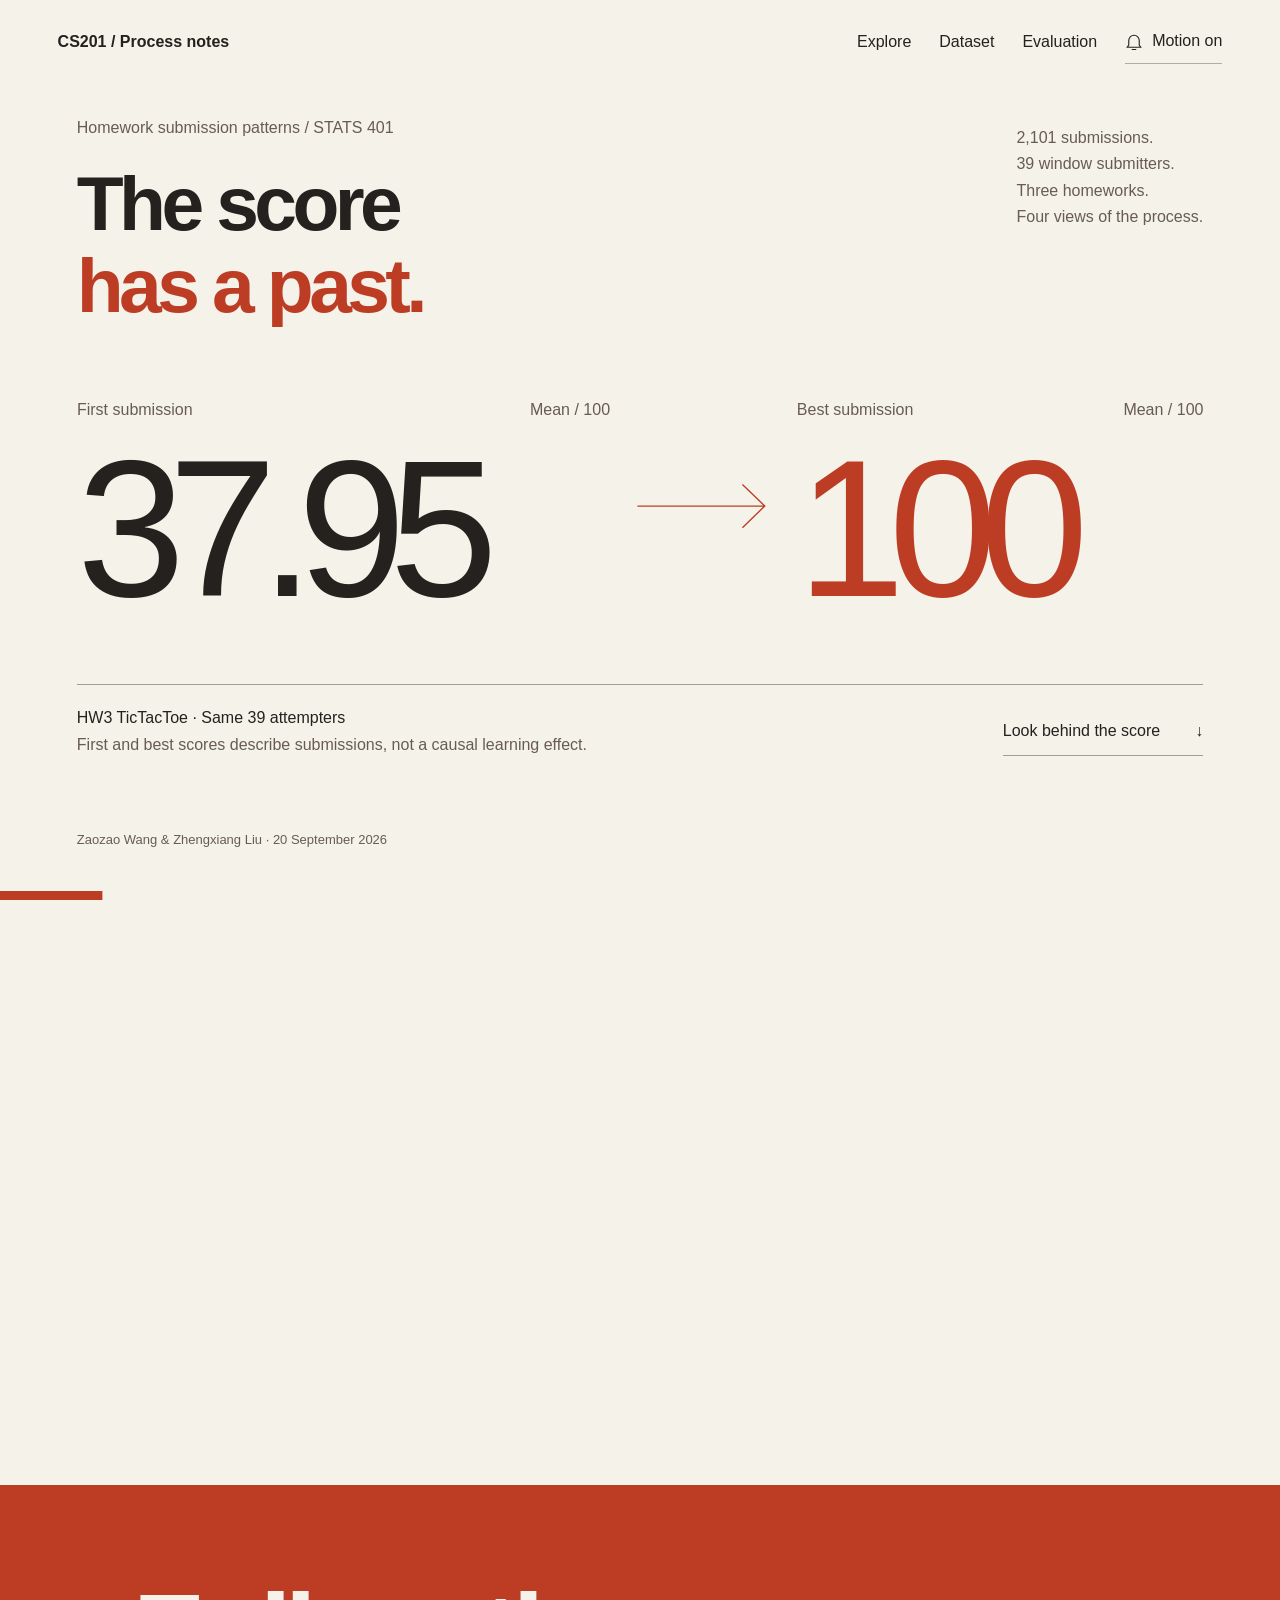
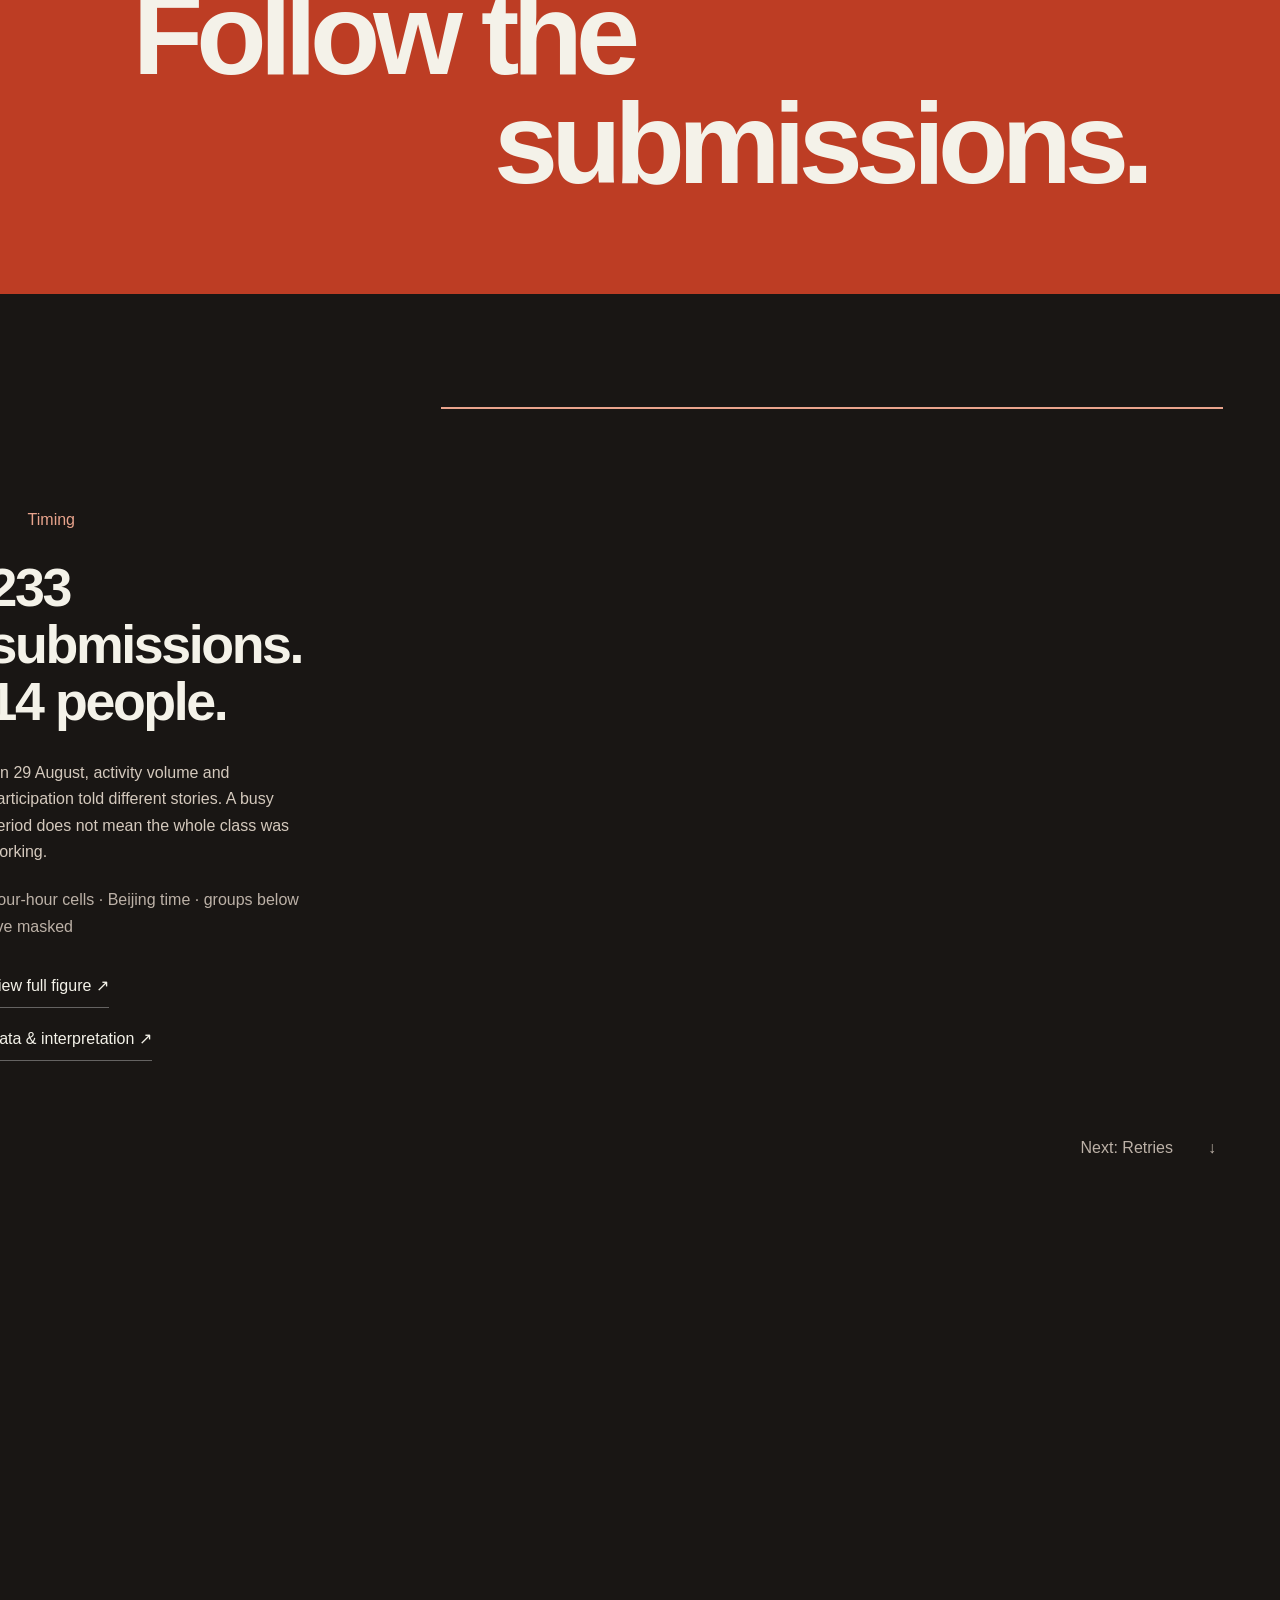
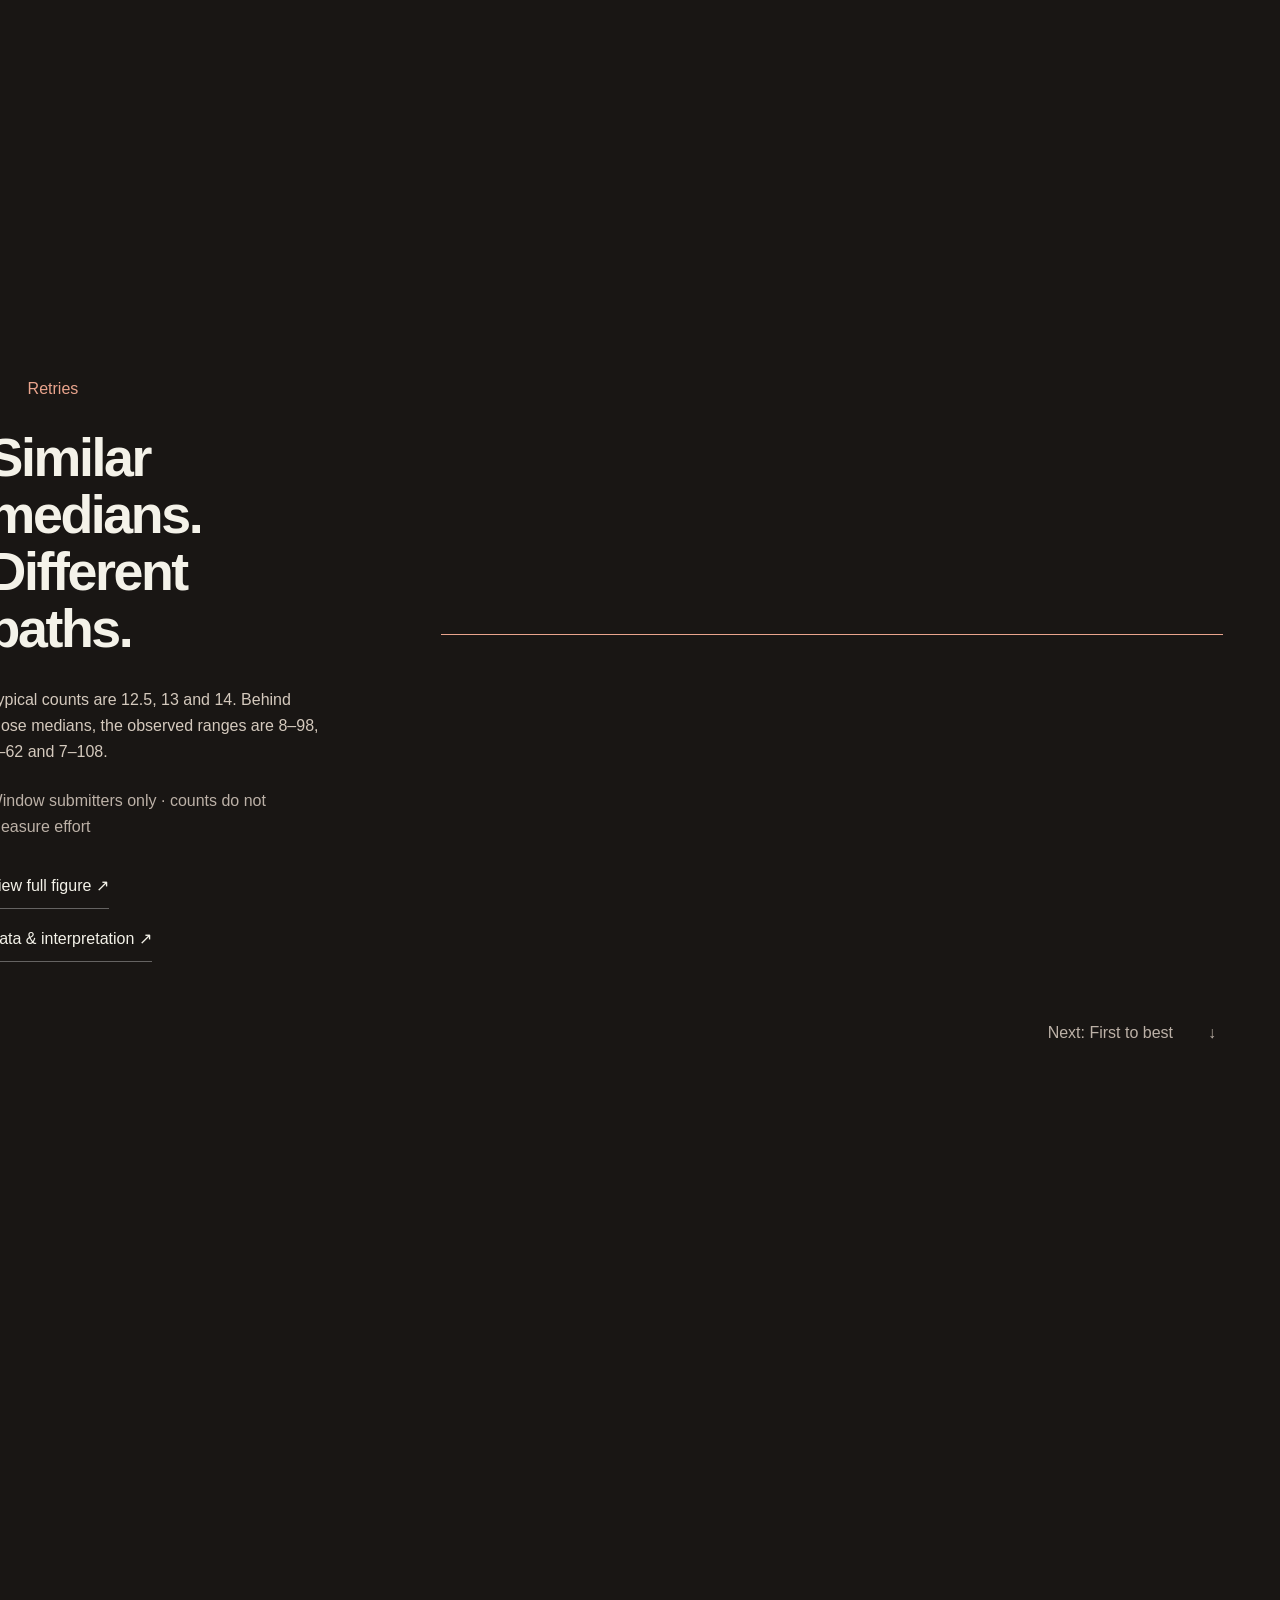
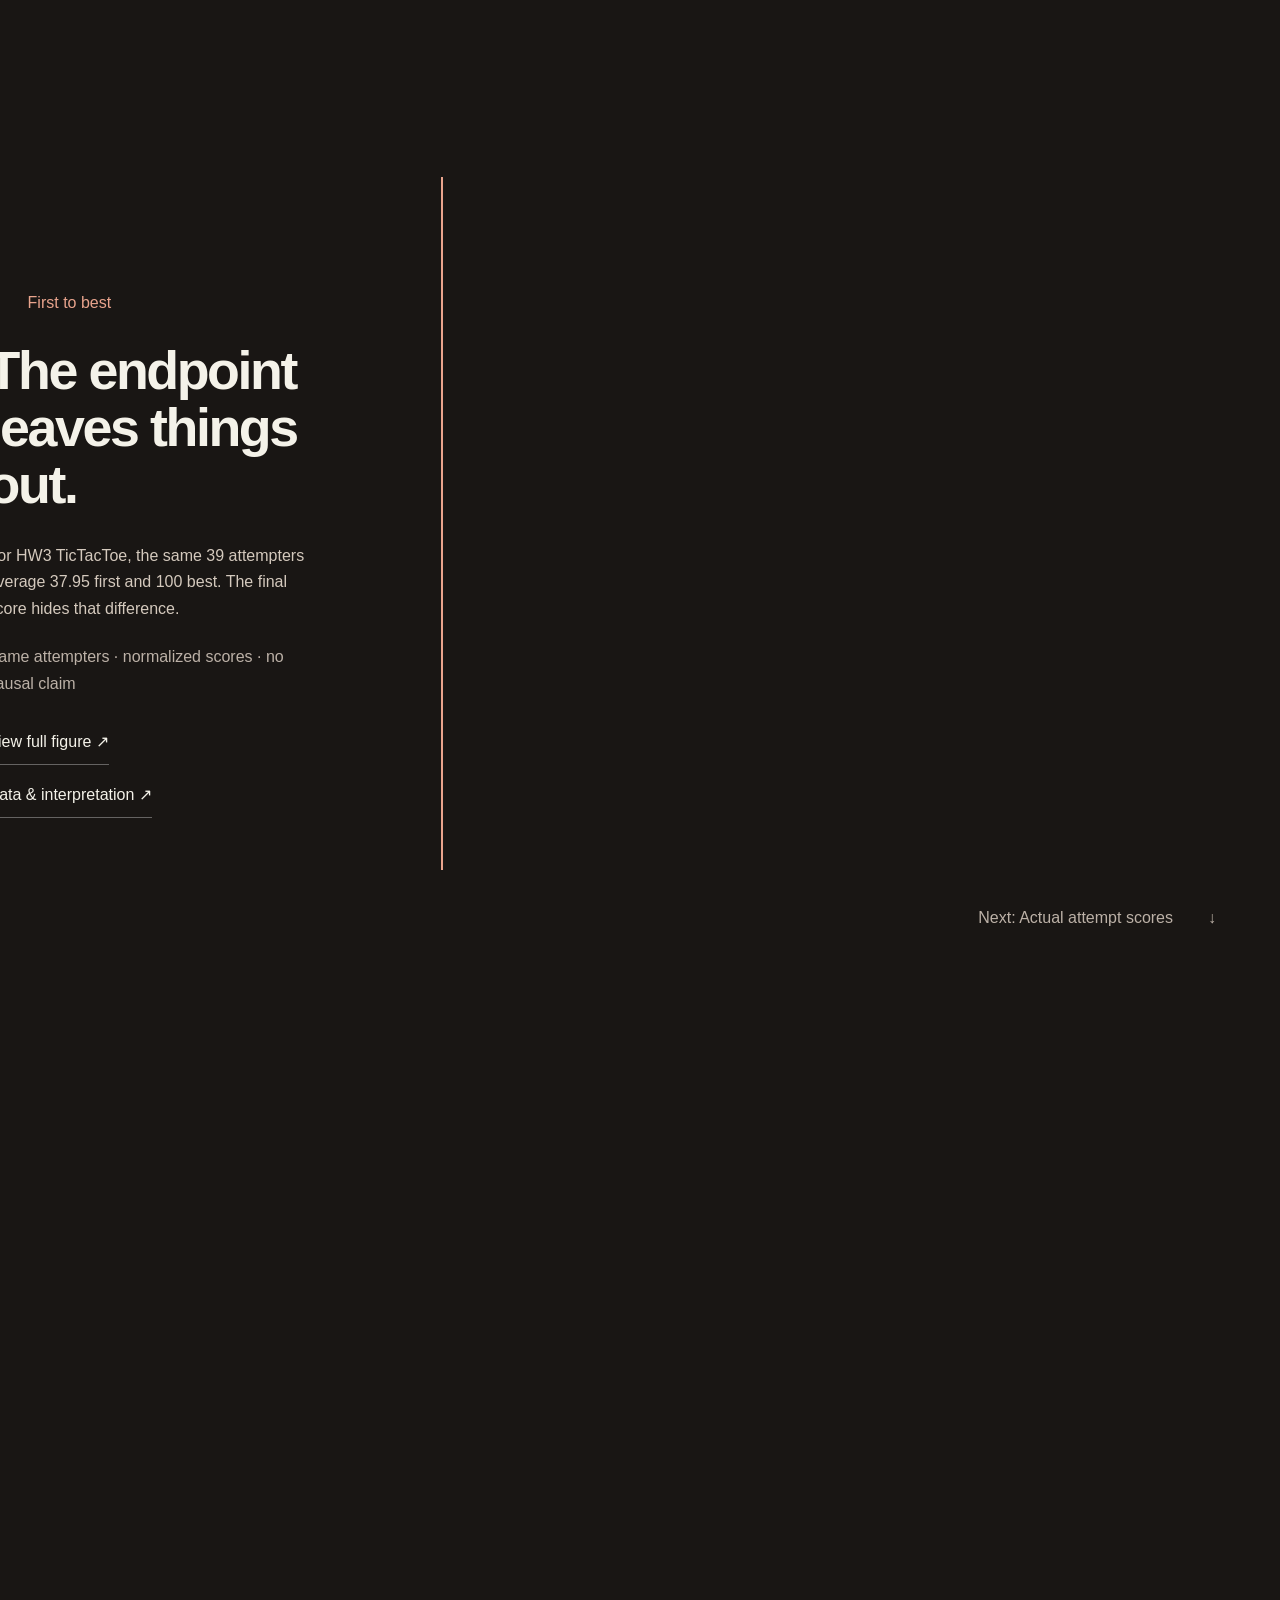
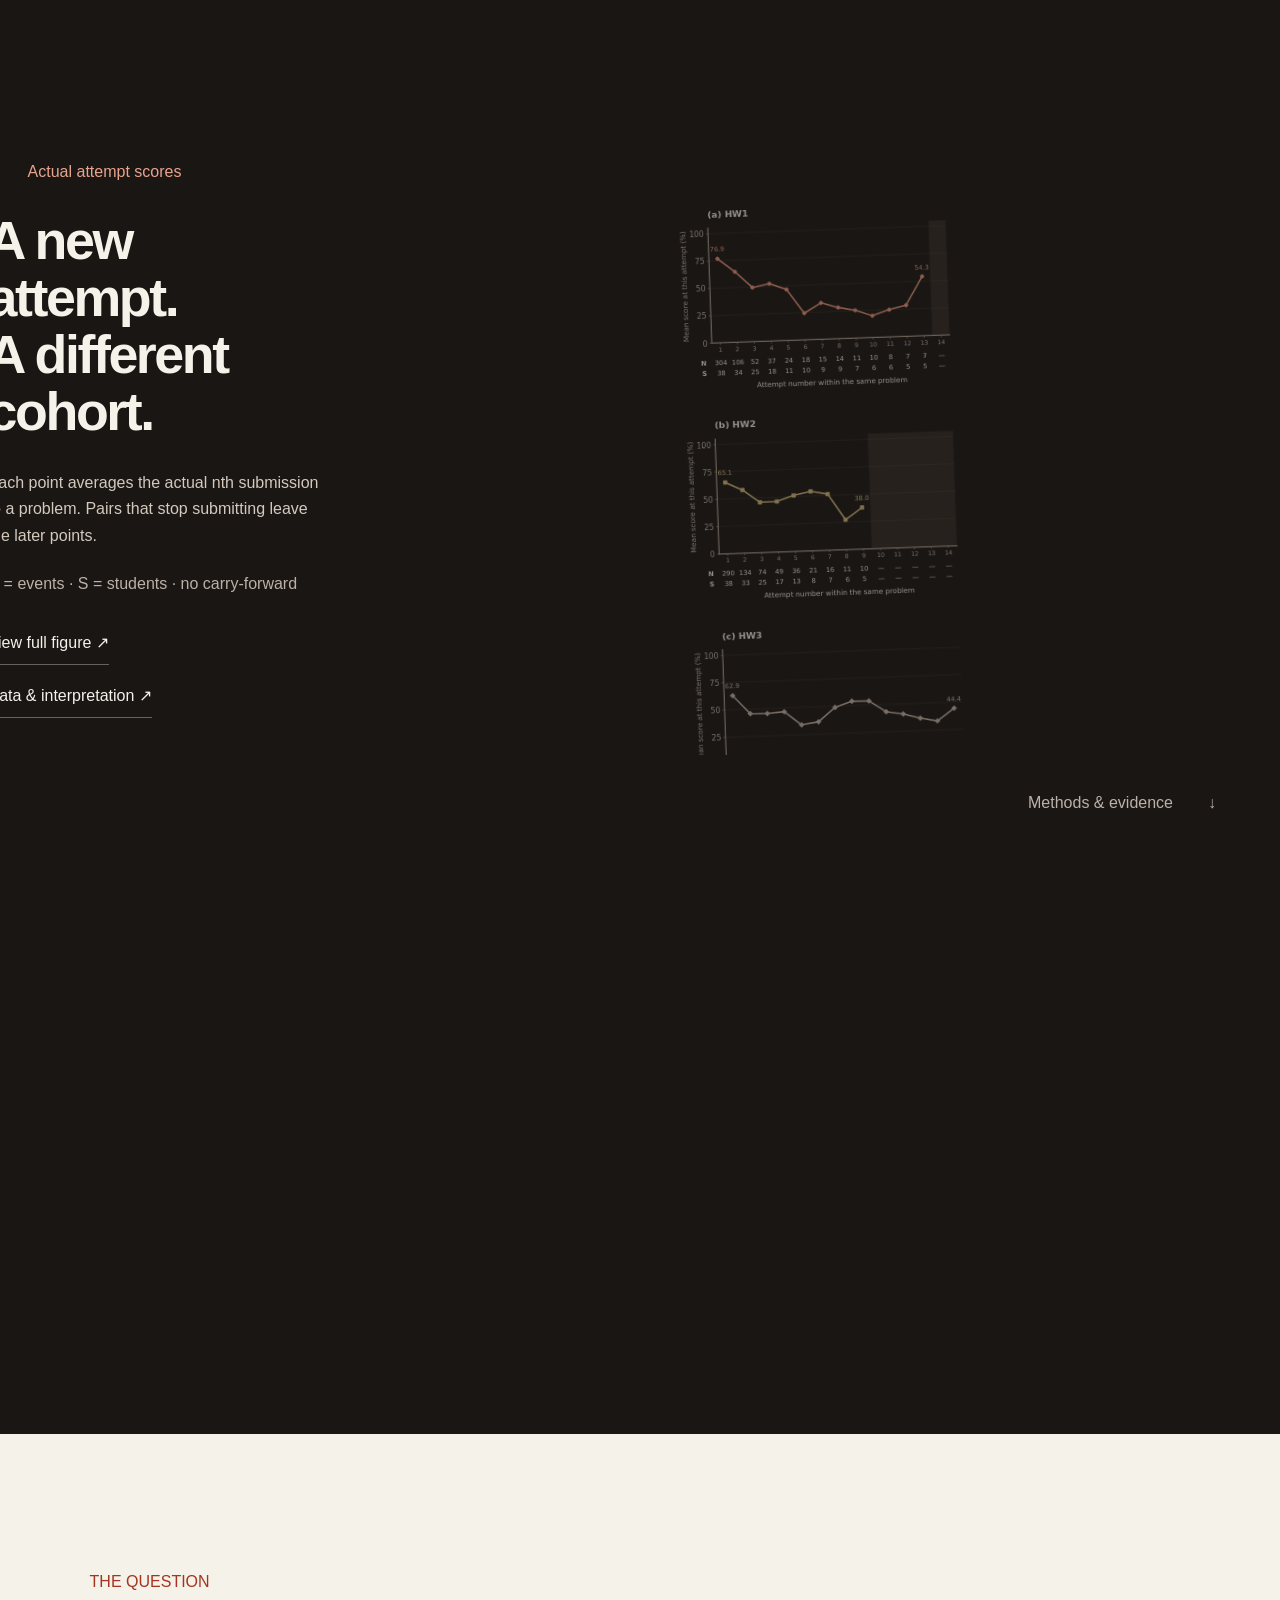
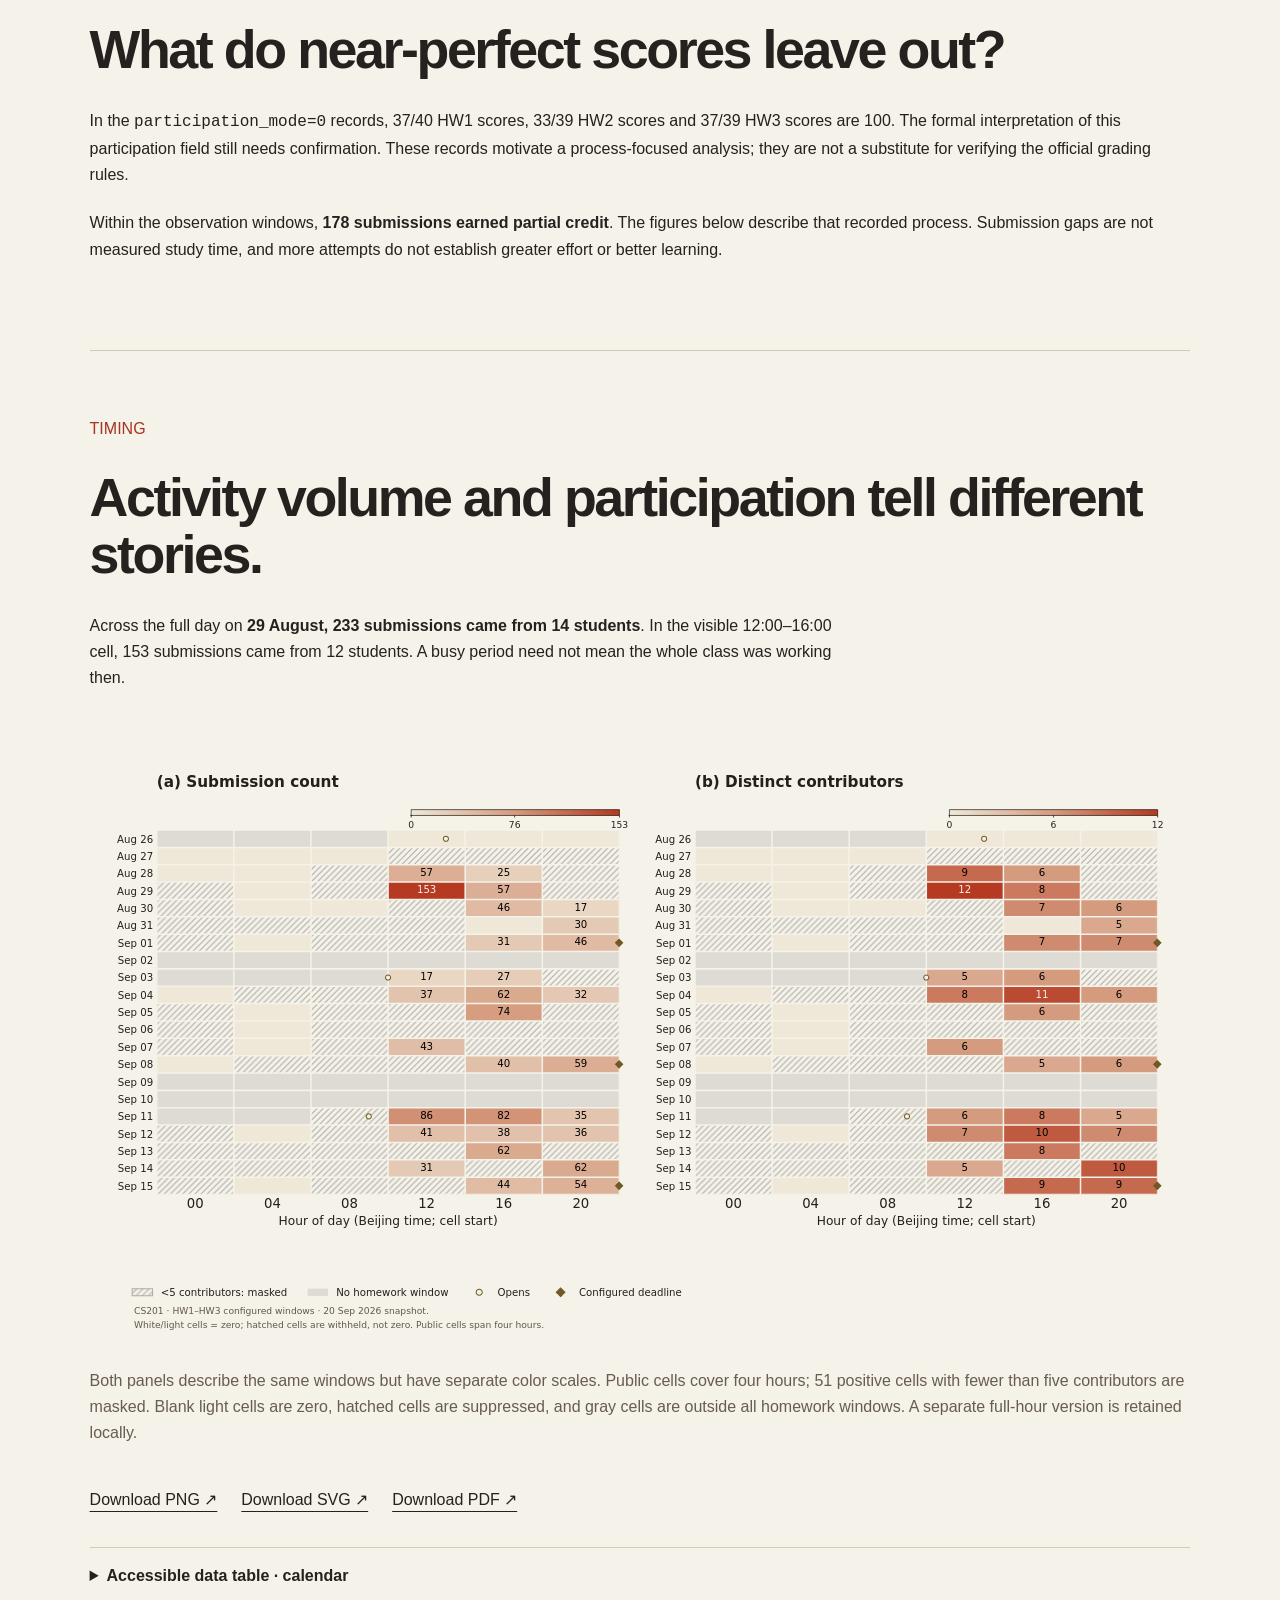
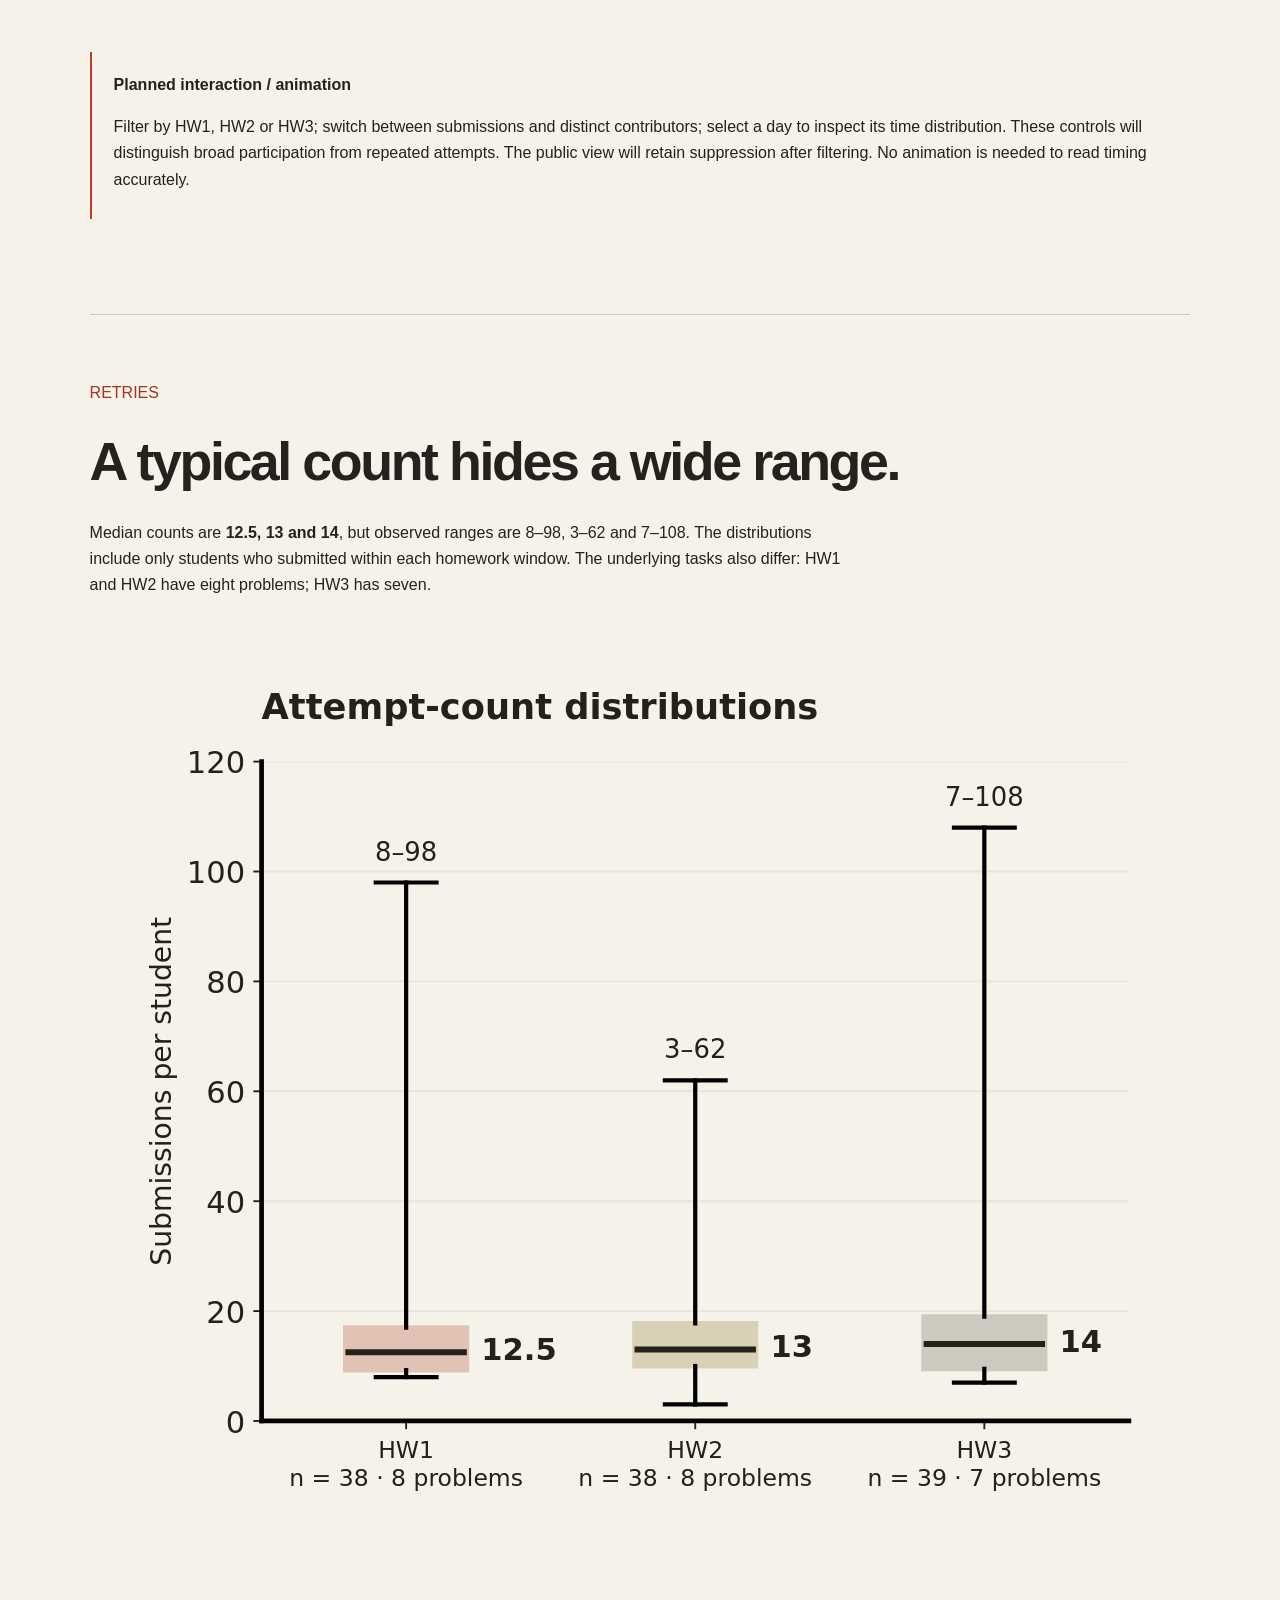
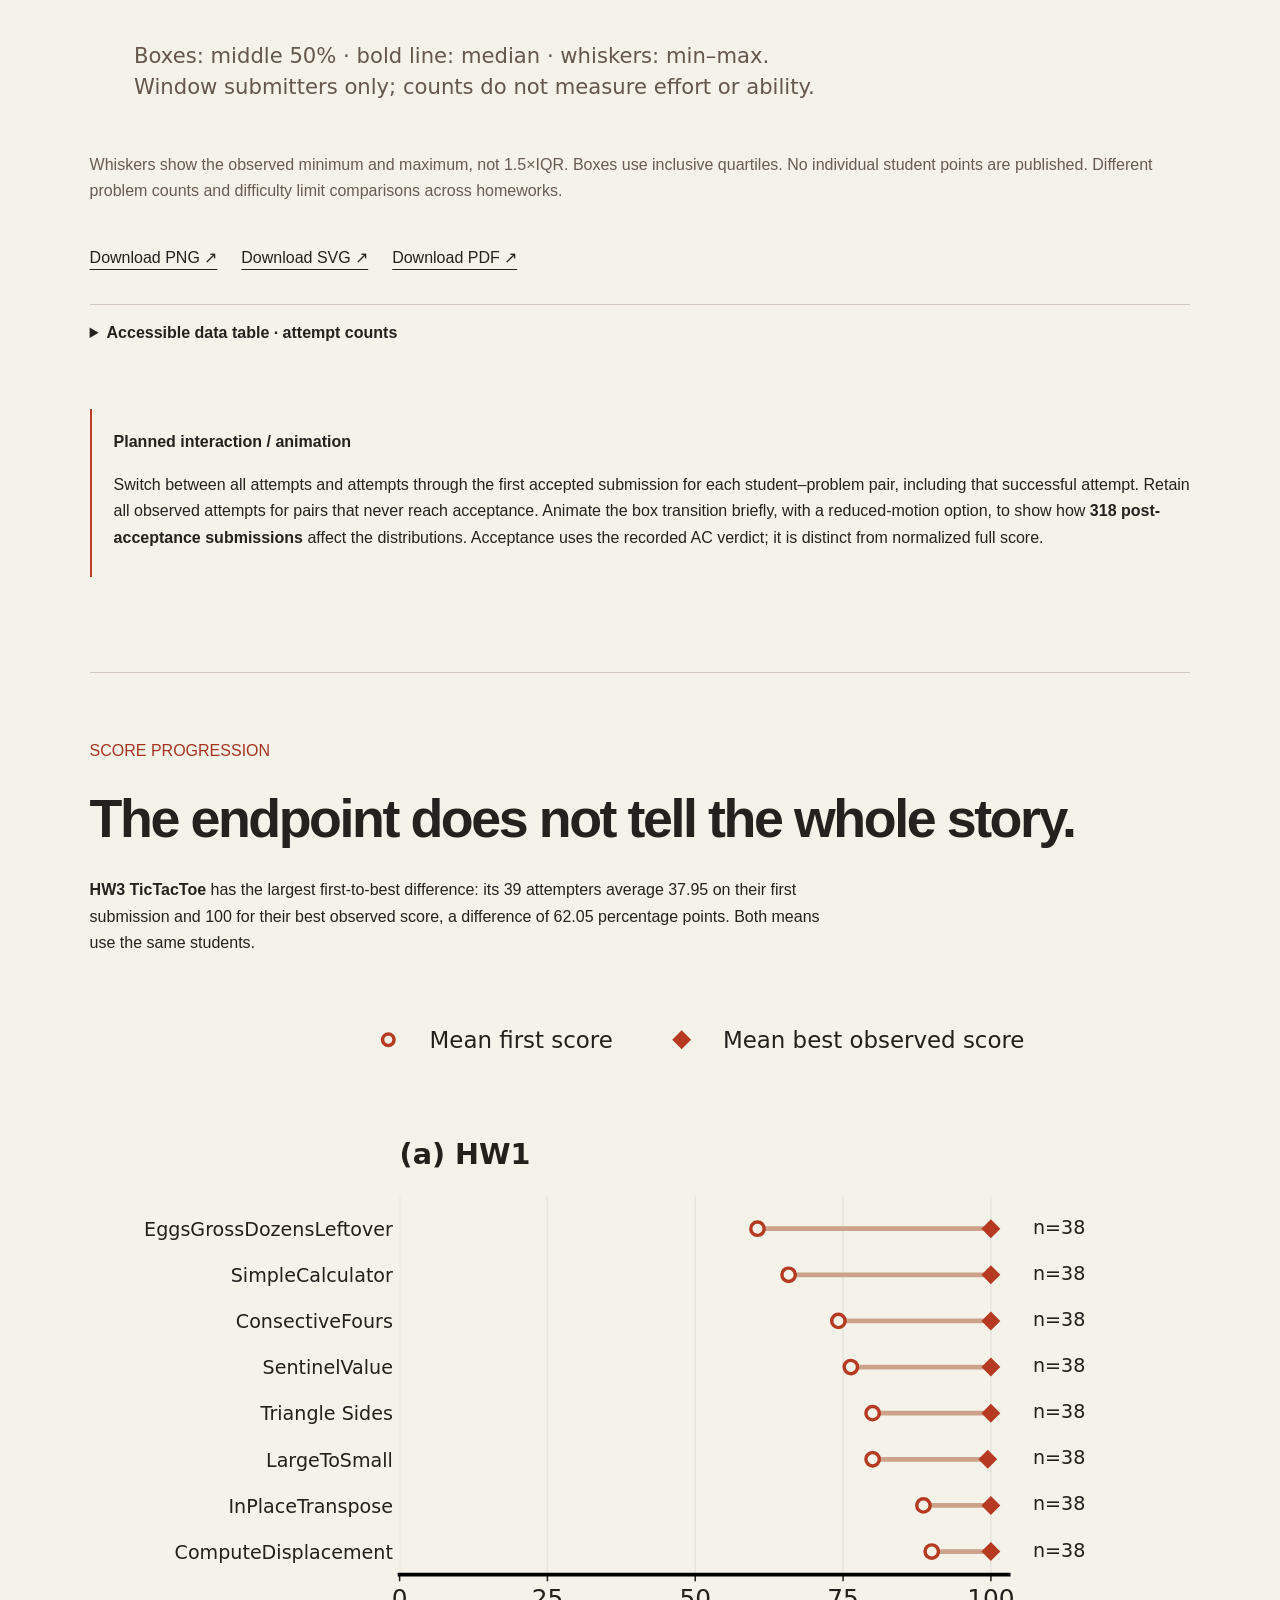
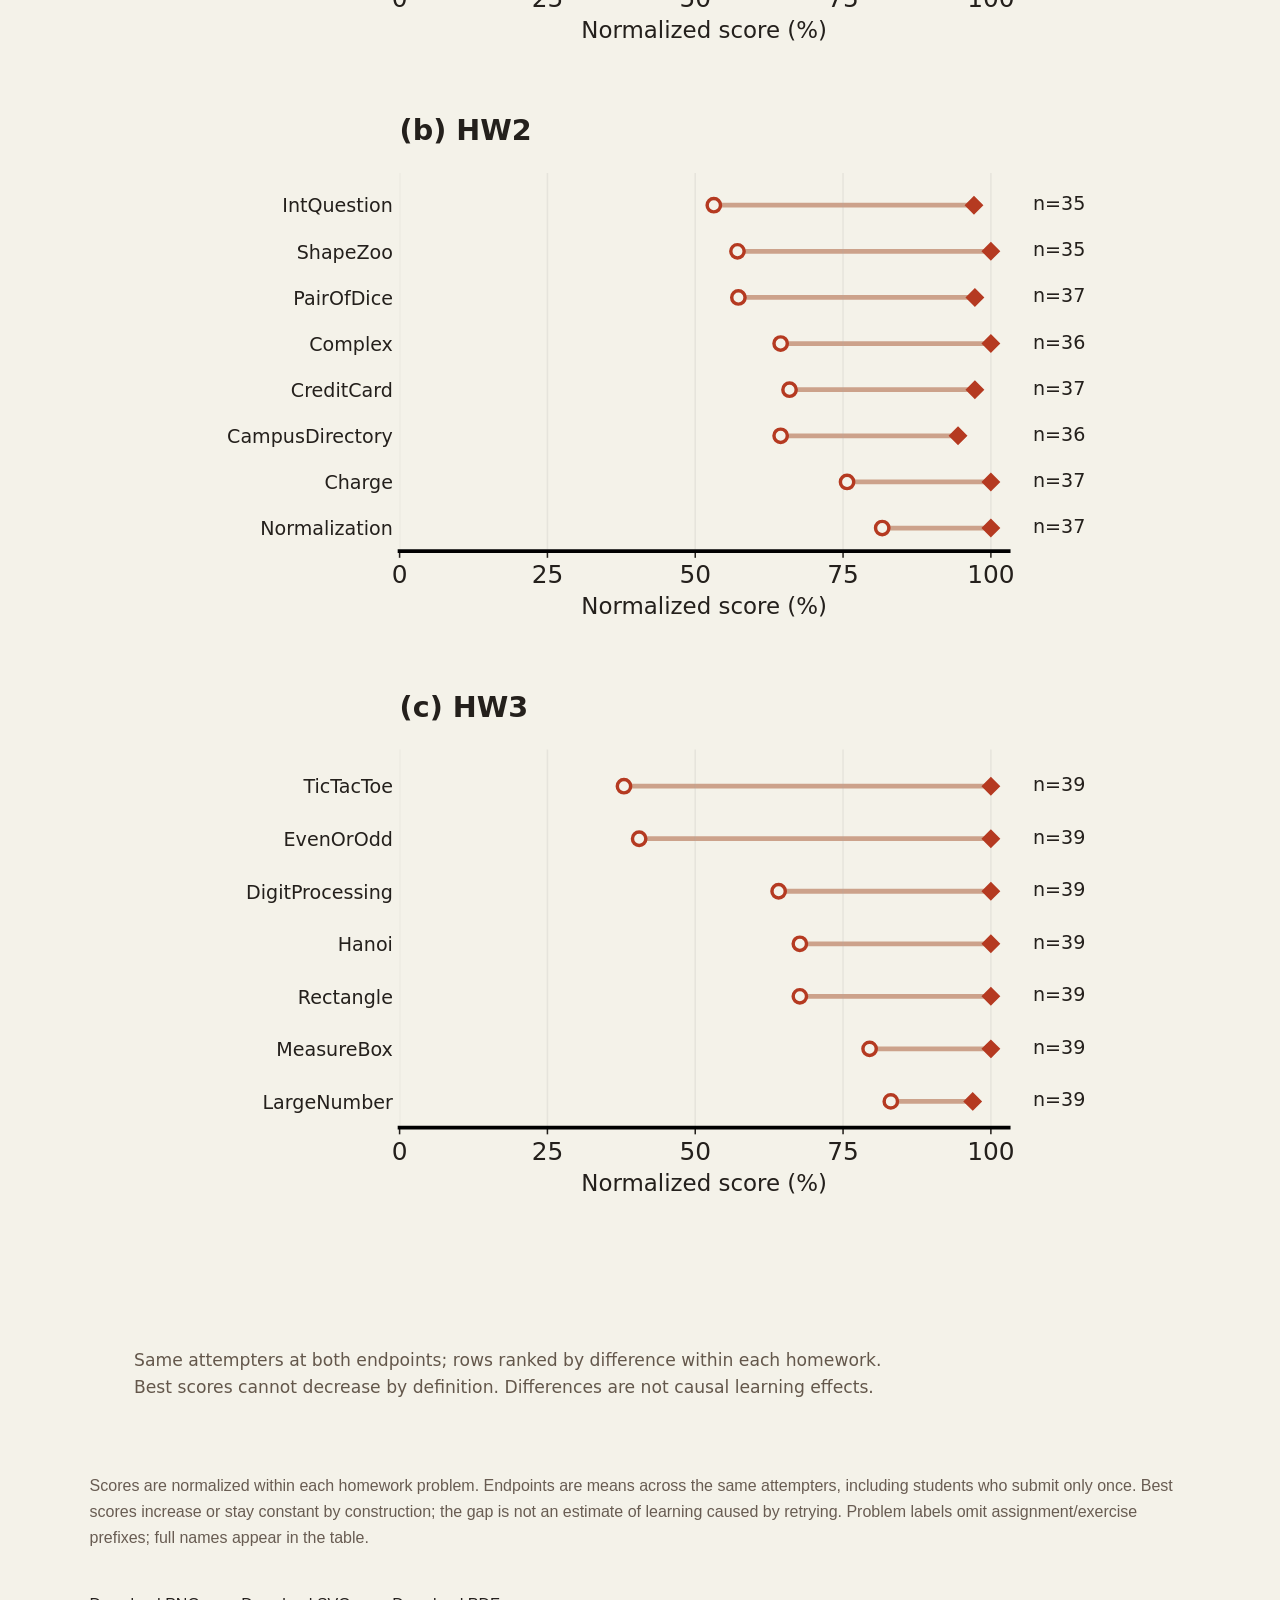
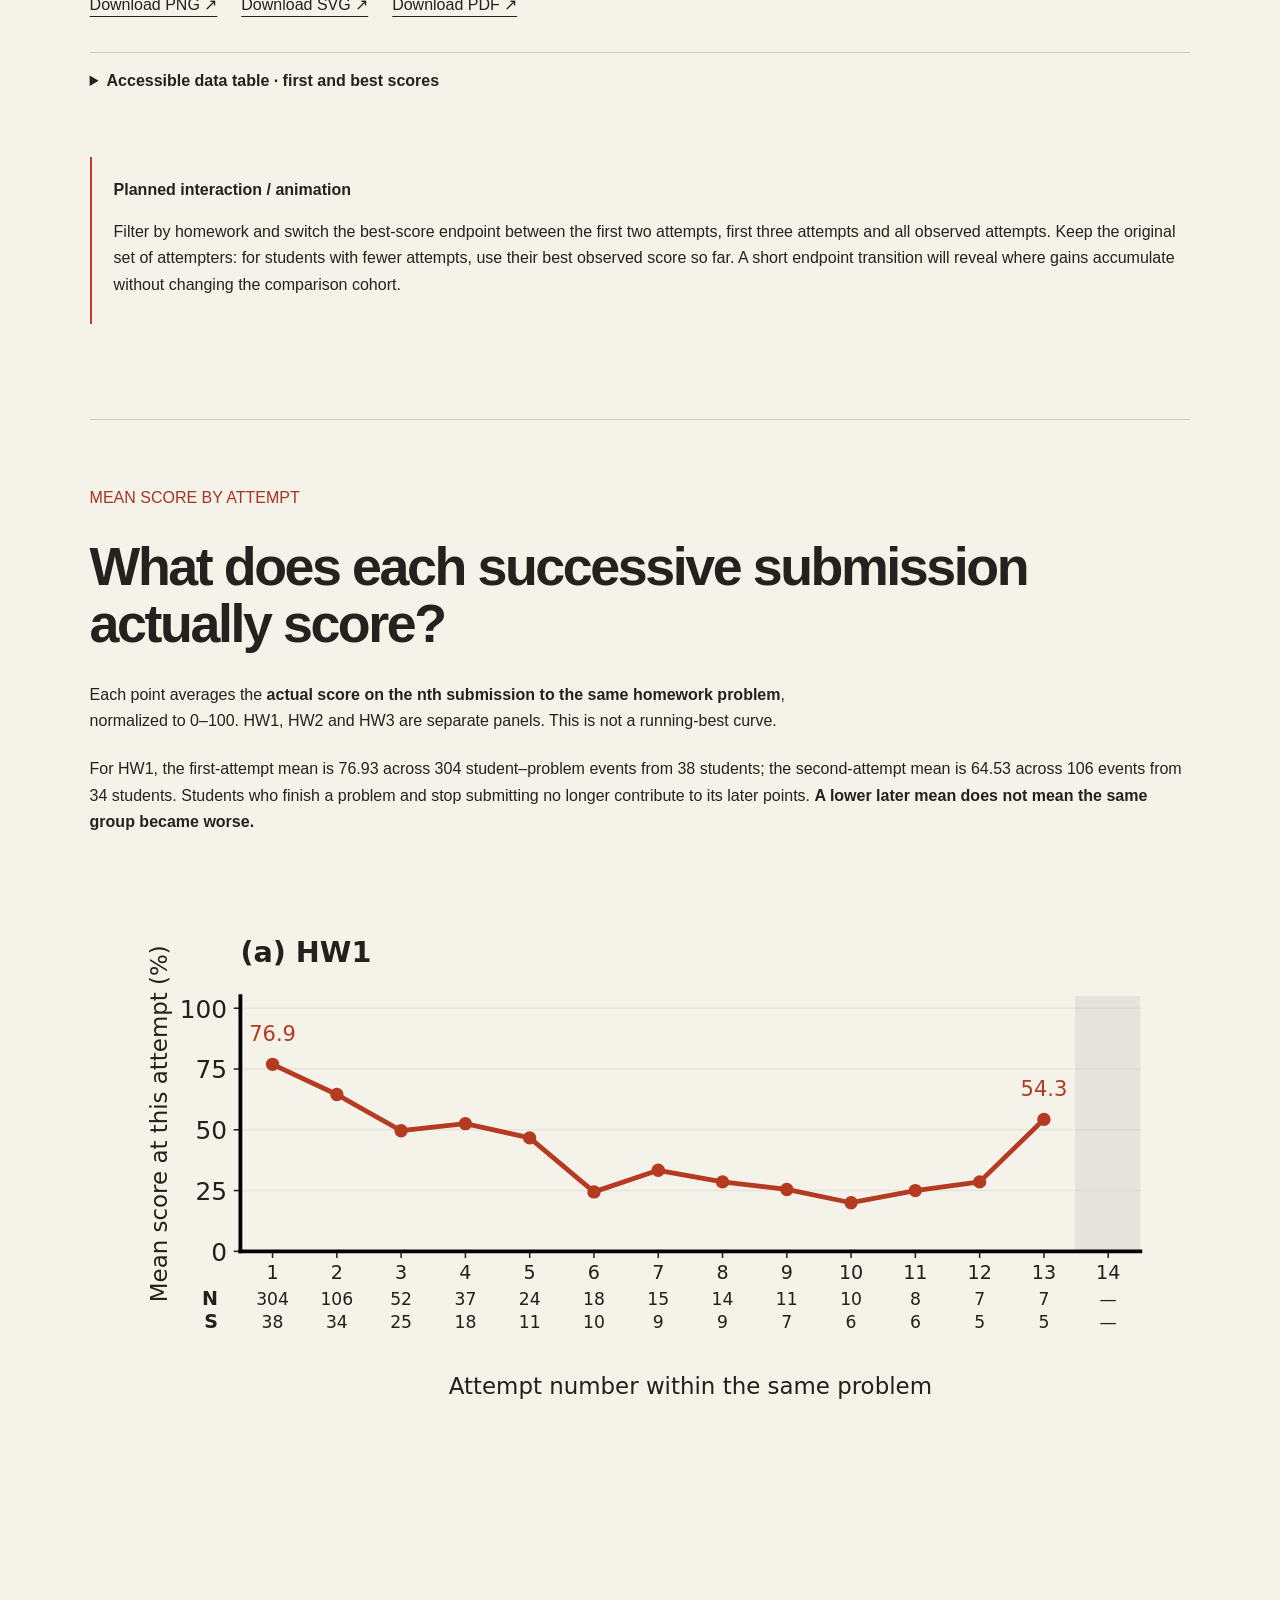
==== index.html @ 33353bba "Unify research site design and refine chart motion" ====
<!doctype html>
<html lang="en">
<head>
<meta charset="utf-8">
<meta name="viewport" content="width=device-width,initial-scale=1">
<title>CS201 Homework Submission Patterns</title>
<meta name="description" content="Four actual-data visualizations of CS201 homework submission timing, retries, and score progression.">
<link rel="stylesheet" href="styles.css">
<link rel="icon" href="assets/favicon.svg" type="image/svg+xml">
</head>
<body data-scene="0" data-surface="paper">
<a class="skip" href="#main">Skip to content</a>
<div class="world" aria-hidden="true">
  <div class="material-scene">
    <svg class="satin" viewBox="0 0 1600 1000" preserveAspectRatio="xMidYMid slice">
      <defs>
        <linearGradient id="satin-wide" gradientUnits="userSpaceOnUse" x1="650" y1="0" x2="1700" y2="550">
          <stop offset="0" stop-color="#0a0d0f"/>
<stop offset=".35" stop-color="#101719"/>
          <stop offset=".48" class="material-shade"/>
<stop offset=".65" class="material-mid"/>
          <stop offset=".76" class="material-light"/>
<stop offset=".86" stop-color="#3d4748"/>
<stop offset="1" stop-color="#080b0d"/>
        </linearGradient>
        <linearGradient id="satin-fold" x1="0" y1="0" x2=".85" y2="1">
          <stop offset="0" stop-color="#030507"/>
<stop offset=".42" stop-color="#0b0e10"/>
          <stop offset=".63" class="material-shade"/>
<stop offset=".72" class="material-mid"/>
          <stop offset=".78" class="material-light"/>
<stop offset=".85" stop-color="#1b2527"/>
          <stop offset="1" stop-color="#06080b"/>
        </linearGradient>
        <linearGradient id="satin-edge" x1="0" y1="0" x2="1" y2="1">
          <stop offset="0" stop-color="#899995" stop-opacity="0"/>
<stop offset=".53" class="material-light" stop-opacity=".6"/>
<stop offset="1" stop-color="#899995" stop-opacity="0"/>
        </linearGradient>
      </defs>
      <path fill="url(#satin-wide)" d="M930 -220 C540 100 710 420 1200 660 C1470 790 1480 1070 1140 1280 L1990 1300 L1970 -220 Z"/>
      <path fill="url(#satin-fold)" d="M1320 -250 C670 130 1040 320 1360 540 C1720 790 1630 1040 1330 1260 L1770 1300 C2060 830 1650 550 1360 340 C1010 90 1090 -50 1550 -250 Z"/>
      <path fill="none" stroke="url(#satin-edge)" stroke-width="1.5" d="M1320 -250 C670 130 1040 320 1360 540 C1720 790 1630 1040 1330 1260"/>
      <path fill="url(#satin-fold)" opacity=".65" d="M-150 1140 C300 920 710 1190 1160 740 C1300 595 1390 480 1690 370 L1900 940 L1640 1300 L-150 1300 Z"/>
    </svg>
  </div>
  <div class="material-vignette">
</div>
</div>
<canvas id="cursor-light" aria-hidden="true">
</canvas>
<div class="reading-progress" aria-hidden="true">
</div>
<header class="topbar">
<a href="#main">CS201 / Process notes</a>
<nav aria-label="Main navigation">
<a href="#scene-timing">Explore</a>
<a href="#dataset">Dataset</a>
<a href="#evaluation">Evaluation</a>
<button id="motion-toggle" aria-pressed="true">
<svg class="bell" viewBox="0 0 24 24" aria-hidden="true">
<path d="M5 16V10a7 7 0 0 1 14 0v6l2 3H3zM9 22h6"/>
</svg>
<span>Motion on</span>
</button>
</nav>
</header>
<main id="main">
<section class="hero-track" aria-labelledby="hero-title">
<div class="hero-stage">
<div class="hero-heading">
<div>
<p class="eyebrow">Homework submission patterns / STATS 401</p>
<h1 id="hero-title">
<span class="title-line">The score</span>
<span class="title-line">has a past.</span>
</h1>
</div>
<p class="hero-context">2,101 submissions.<br>39 window submitters.<br>Three homeworks.<br>Four views of the process.</p>
</div>
<div class="score-composition" aria-label="HW3 TicTacToe: mean first score 37.95, mean best score 100, same 39 attempters">
<div class="score-start">
<p>First submission <span>Mean / 100</span>
</p>
<strong>37.95</strong>
</div>
<svg class="score-arrow" viewBox="0 0 200 80" aria-hidden="true">
<path d="M2 40H190M157 8L190 40L157 72"/>
</svg>
<div class="score-end">
<p>Best submission <span>Mean / 100</span>
</p>
<strong>100</strong>
</div>
</div>
<div class="hero-bottom">
<p>HW3 TicTacToe · Same 39 attempters<br>
<span>First and best scores describe submissions, not a causal learning effect.</span>
</p>
<a class="enter" href="#scene-timing">Look behind the score <span>↓</span>
</a>
</div>
<p class="byline">Zaozao Wang &amp; Zhengxiang Liu · 20 September 2026</p>
<div class="hero-rule" aria-hidden="true">
</div>
</div>
</section>
<div id="journey">
<div class="journey-opening" aria-hidden="true">
<span>Follow the</span>
<span>submissions.</span>
</div>
<section class="story-chapter" id="scene-timing" data-scene="0" aria-labelledby="title-timing">
  <div class="chapter-stage">
    <div class="chapter-copy">
      <p class="eyebrow">Timing</p>
      <h2 id="title-timing">233 submissions.<br>14 people.</h2>
      <p>On 29 August, activity volume and participation told different stories. A busy period does not mean the whole class was working.</p>
      <p class="reading-note">Four-hour cells · Beijing time · groups below five masked</p>
      <div class="chapter-actions">
        <button class="focus-link" data-figure="01-calendar" data-title="Timing" data-note="Four-hour cells · Beijing time · groups below five masked">
<span class="hold-fill" aria-hidden="true">
</span>View full figure ↗</button>
        <a href="#timing">Data &amp; interpretation ↗</a>
      </div>
    </div>
    <figure class="chapter-figure" data-entrance="scan">
      <picture>
<source media="(max-width:700px)" srcset="assets/story/01-calendar-mobile.svg">
<img src="assets/story/01-calendar.svg" alt="Timing. On 29 August, activity volume and participation told different stories. A busy period does not mean the whole class was working. Four-hour cells · Beijing time · groups below five masked" decoding="async">
</picture>
    </figure>
    <a class="next-chapter" href="#scene-retries">Next: Retries <span>↓</span>
</a>
  </div>
</section>
<section class="story-chapter" id="scene-retries" data-scene="1" aria-labelledby="title-retries">
  <div class="chapter-stage">
    <div class="chapter-copy">
      <p class="eyebrow">Retries</p>
      <h2 id="title-retries">Similar medians.<br>Different paths.</h2>
      <p>Typical counts are 12.5, 13 and 14. Behind those medians, the observed ranges are 8–98, 3–62 and 7–108.</p>
      <p class="reading-note">Window submitters only · counts do not measure effort</p>
      <div class="chapter-actions">
        <button class="focus-link" data-figure="02-attempts" data-title="Retries" data-note="Window submitters only · counts do not measure effort">
<span class="hold-fill" aria-hidden="true">
</span>View full figure ↗</button>
        <a href="#retries">Data &amp; interpretation ↗</a>
      </div>
    </div>
    <figure class="chapter-figure" data-entrance="curtain">
      <picture>
<source media="(max-width:700px)" srcset="assets/story/02-attempts-mobile.svg">
<img src="assets/story/02-attempts.svg" alt="Retries. Typical counts are 12.5, 13 and 14. Behind those medians, the observed ranges are 8–98, 3–62 and 7–108. Window submitters only · counts do not measure effort" decoding="async">
</picture>
    </figure>
    <a class="next-chapter" href="#scene-scores">Next: First to best <span>↓</span>
</a>
  </div>
</section>
<section class="story-chapter" id="scene-scores" data-scene="2" aria-labelledby="title-scores">
  <div class="chapter-stage">
    <div class="chapter-copy">
      <p class="eyebrow">First to best</p>
      <h2 id="title-scores">The endpoint<br>leaves things out.</h2>
      <p>For HW3 TicTacToe, the same 39 attempters average 37.95 first and 100 best. The final score hides that difference.</p>
      <p class="reading-note">Same attempters · normalized scores · no causal claim</p>
      <div class="chapter-actions">
        <button class="focus-link" data-figure="03-score-progression" data-title="First to best" data-note="Same attempters · normalized scores · no causal claim">
<span class="hold-fill" aria-hidden="true">
</span>View full figure ↗</button>
        <a href="#scores">Data &amp; interpretation ↗</a>
      </div>
    </div>
    <figure class="chapter-figure" data-entrance="trace">
      <picture>
<source media="(max-width:700px)" srcset="assets/story/03-score-progression-mobile.svg">
<img src="assets/story/03-score-progression.svg" alt="First to best. For HW3 TicTacToe, the same 39 attempters average 37.95 first and 100 best. The final score hides that difference. Same attempters · normalized scores · no causal claim" decoding="async">
</picture>
    </figure>
    <a class="next-chapter" href="#scene-attempt-scores">Next: Actual attempt scores <span>↓</span>
</a>
  </div>
</section>
<section class="story-chapter" id="scene-attempt-scores" data-scene="3" aria-labelledby="title-attempt-scores">
  <div class="chapter-stage">
    <div class="chapter-copy">
      <p class="eyebrow">Actual attempt scores</p>
      <h2 id="title-attempt-scores">A new attempt.<br>A different cohort.</h2>
      <p>Each point averages the actual nth submission to a problem. Pairs that stop submitting leave the later points.</p>
      <p class="reading-note">N = events · S = students · no carry-forward</p>
      <div class="chapter-actions">
        <button class="focus-link" data-figure="04-attempt-scores" data-title="Actual attempt scores" data-note="N = events · S = students · no carry-forward">
<span class="hold-fill" aria-hidden="true">
</span>View full figure ↗</button>
        <a href="#attempt-scores">Data &amp; interpretation ↗</a>
      </div>
    </div>
    <figure class="chapter-figure" data-entrance="layers">
      <picture>
<source media="(max-width:700px)" srcset="assets/story/04-attempt-scores-mobile.svg">
<img src="assets/story/04-attempt-scores.svg" alt="Actual attempt scores. Each point averages the actual nth submission to a problem. Pairs that stop submitting leave the later points. N = events · S = students · no carry-forward" decoding="async">
</picture>
    </figure>
    <a class="next-chapter" href="#evidence">Methods & evidence <span>↓</span>
</a>
  </div>
</section>
</div>
<div id="evidence" class="evidence-detail">
<section class="opening" id="research-question">
<p class="eyebrow">THE QUESTION</p>
<h2>What do near-perfect scores leave out?</h2>
<p>In the <code>participation_mode=0</code> records, 37/40 HW1 scores, 33/39 HW2 scores and 37/39 HW3 scores are 100. The formal interpretation of this participation field still needs confirmation. These records motivate a process-focused analysis; they are not a substitute for verifying the official grading rules.</p>
<p>Within the observation windows, <strong>178 submissions earned partial credit</strong>. The figures below describe that recorded process. Submission gaps are not measured study time, and more attempts do not establish greater effort or better learning.</p>
</section>
<section class="chart-section" id="timing">
<div class="section-heading">
<span class="number">01</span>
<div>
<p class="eyebrow">TIMING</p>
<h2>Activity volume and participation tell different stories.</h2>
</div>
</div>
<p class="reading">Across the full day on <strong>29 August, 233 submissions came from 14 students</strong>. In the visible 12:00–16:00 cell, 153 submissions came from 12 students. A busy period need not mean the whole class was working then.</p>
<figure>
<picture>
<source media="(max-width: 900px)" srcset="assets/figures/01-calendar-mobile.svg">
<img src="assets/figures/01-calendar.svg" alt="Paired date-by-time heatmaps show submission counts and distinct contributors. August 29, 12–16 Beijing time has 153 submissions from 12 contributors." loading="lazy">
</picture>
<figcaption>Both panels describe the same windows but have separate color scales. Public cells cover four hours; 51 positive cells with fewer than five contributors are masked. Blank light cells are zero, hatched cells are suppressed, and gray cells are outside all homework windows. A separate full-hour version is retained locally.</figcaption>
</figure>
<div class="downloads">
<a href="assets/figures/01-calendar.png" download>Download PNG ↗</a>
<a href="assets/figures/01-calendar.svg" download>Download SVG ↗</a>
<a href="assets/figures/01-calendar.pdf" download>Download PDF ↗</a>
</div>
<details>
<summary>Accessible data table · calendar</summary>
<div class="table-scroll">
<table>
<caption>Public four-hour calendar cells. Suppressed cells have 1–4 contributors. Inactive cells have no configured homework window.</caption>
<thead>
<tr>
<th scope="col">Date</th>
<th scope="col">Hours (Beijing)</th>
<th scope="col">Status</th>
<th scope="col">Submissions</th>
<th scope="col">Distinct contributors</th>
</tr>
</thead>
<tbody>
<tr>
<td>2026-08-26</td>
<td>00:00–04:00</td>
<td>inactive</td>
<td>—</td>
<td>—</td>
</tr>
<tr>
<td>2026-08-26</td>
<td>04:00–08:00</td>
<td>inactive</td>
<td>—</td>
<td>—</td>
</tr>
<tr>
<td>2026-08-26</td>
<td>08:00–12:00</td>
<td>inactive</td>
<td>—</td>
<td>—</td>
</tr>
<tr>
<td>2026-08-26</td>
<td>12:00–16:00</td>
<td>visible</td>
<td>0</td>
<td>0</td>
</tr>
<tr>
<td>2026-08-26</td>
<td>16:00–20:00</td>
<td>visible</td>
<td>0</td>
<td>0</td>
</tr>
<tr>
<td>2026-08-26</td>
<td>20:00–24:00</td>
<td>visible</td>
<td>0</td>
<td>0</td>
</tr>
<tr>
<td>2026-08-27</td>
<td>00:00–04:00</td>
<td>visible</td>
<td>0</td>
<td>0</td>
</tr>
<tr>
<td>2026-08-27</td>
<td>04:00–08:00</td>
<td>visible</td>
<td>0</td>
<td>0</td>
</tr>
<tr>
<td>2026-08-27</td>
<td>08:00–12:00</td>
<td>visible</td>
<td>0</td>
<td>0</td>
</tr>
<tr>
<td>2026-08-27</td>
<td>12:00–16:00</td>
<td>suppressed</td>
<td>—</td>
<td>—</td>
</tr>
<tr>
<td>2026-08-27</td>
<td>16:00–20:00</td>
<td>suppressed</td>
<td>—</td>
<td>—</td>
</tr>
<tr>
<td>2026-08-27</td>
<td>20:00–24:00</td>
<td>suppressed</td>
<td>—</td>
<td>—</td>
</tr>
<tr>
<td>2026-08-28</td>
<td>00:00–04:00</td>
<td>visible</td>
<td>0</td>
<td>0</td>
</tr>
<tr>
<td>2026-08-28</td>
<td>04:00–08:00</td>
<td>visible</td>
<td>0</td>
<td>0</td>
</tr>
<tr>
<td>2026-08-28</td>
<td>08:00–12:00</td>
<td>suppressed</td>
<td>—</td>
<td>—</td>
</tr>
<tr>
<td>2026-08-28</td>
<td>12:00–16:00</td>
<td>visible</td>
<td>57</td>
<td>9</td>
</tr>
<tr>
<td>2026-08-28</td>
<td>16:00–20:00</td>
<td>visible</td>
<td>25</td>
<td>6</td>
</tr>
<tr>
<td>2026-08-28</td>
<td>20:00–24:00</td>
<td>suppressed</td>
<td>—</td>
<td>—</td>
</tr>
<tr>
<td>2026-08-29</td>
<td>00:00–04:00</td>
<td>suppressed</td>
<td>—</td>
<td>—</td>
</tr>
<tr>
<td>2026-08-29</td>
<td>04:00–08:00</td>
<td>visible</td>
<td>0</td>
<td>0</td>
</tr>
<tr>
<td>2026-08-29</td>
<td>08:00–12:00</td>
<td>suppressed</td>
<td>—</td>
<td>—</td>
</tr>
<tr>
<td>2026-08-29</td>
<td>12:00–16:00</td>
<td>visible</td>
<td>153</td>
<td>12</td>
</tr>
<tr>
<td>2026-08-29</td>
<td>16:00–20:00</td>
<td>visible</td>
<td>57</td>
<td>8</td>
</tr>
<tr>
<td>2026-08-29</td>
<td>20:00–24:00</td>
<td>suppressed</td>
<td>—</td>
<td>—</td>
</tr>
<tr>
<td>2026-08-30</td>
<td>00:00–04:00</td>
<td>suppressed</td>
<td>—</td>
<td>—</td>
</tr>
<tr>
<td>2026-08-30</td>
<td>04:00–08:00</td>
<td>visible</td>
<td>0</td>
<td>0</td>
</tr>
<tr>
<td>2026-08-30</td>
<td>08:00–12:00</td>
<td>visible</td>
<td>0</td>
<td>0</td>
</tr>
<tr>
<td>2026-08-30</td>
<td>12:00–16:00</td>
<td>suppressed</td>
<td>—</td>
<td>—</td>
</tr>
<tr>
<td>2026-08-30</td>
<td>16:00–20:00</td>
<td>visible</td>
<td>46</td>
<td>7</td>
</tr>
<tr>
<td>2026-08-30</td>
<td>20:00–24:00</td>
<td>visible</td>
<td>17</td>
<td>6</td>
</tr>
<tr>
<td>2026-08-31</td>
<td>00:00–04:00</td>
<td>suppressed</td>
<td>—</td>
<td>—</td>
</tr>
<tr>
<td>2026-08-31</td>
<td>04:00–08:00</td>
<td>suppressed</td>
<td>—</td>
<td>—</td>
</tr>
<tr>
<td>2026-08-31</td>
<td>08:00–12:00</td>
<td>suppressed</td>
<td>—</td>
<td>—</td>
</tr>
<tr>
<td>2026-08-31</td>
<td>12:00–16:00</td>
<td>suppressed</td>
<td>—</td>
<td>—</td>
</tr>
<tr>
<td>2026-08-31</td>
<td>16:00–20:00</td>
<td>visible</td>
<td>0</td>
<td>0</td>
</tr>
<tr>
<td>2026-08-31</td>
<td>20:00–24:00</td>
<td>visible</td>
<td>30</td>
<td>5</td>
</tr>
<tr>
<td>2026-09-01</td>
<td>00:00–04:00</td>
<td>suppressed</td>
<td>—</td>
<td>—</td>
</tr>
<tr>
<td>2026-09-01</td>
<td>04:00–08:00</td>
<td>visible</td>
<td>0</td>
<td>0</td>
</tr>
<tr>
<td>2026-09-01</td>
<td>08:00–12:00</td>
<td>suppressed</td>
<td>—</td>
<td>—</td>
</tr>
<tr>
<td>2026-09-01</td>
<td>12:00–16:00</td>
<td>suppressed</td>
<td>—</td>
<td>—</td>
</tr>
<tr>
<td>2026-09-01</td>
<td>16:00–20:00</td>
<td>visible</td>
<td>31</td>
<td>7</td>
</tr>
<tr>
<td>2026-09-01</td>
<td>20:00–24:00</td>
<td>visible</td>
<td>46</td>
<td>7</td>
</tr>
<tr>
<td>2026-09-02</td>
<td>00:00–04:00</td>
<td>inactive</td>
<td>—</td>
<td>—</td>
</tr>
<tr>
<td>2026-09-02</td>
<td>04:00–08:00</td>
<td>inactive</td>
<td>—</td>
<td>—</td>
</tr>
<tr>
<td>2026-09-02</td>
<td>08:00–12:00</td>
<td>inactive</td>
<td>—</td>
<td>—</td>
</tr>
<tr>
<td>2026-09-02</td>
<td>12:00–16:00</td>
<td>inactive</td>
<td>—</td>
<td>—</td>
</tr>
<tr>
<td>2026-09-02</td>
<td>16:00–20:00</td>
<td>inactive</td>
<td>—</td>
<td>—</td>
</tr>
<tr>
<td>2026-09-02</td>
<td>20:00–24:00</td>
<td>inactive</td>
<td>—</td>
<td>—</td>
</tr>
<tr>
<td>2026-09-03</td>
<td>00:00–04:00</td>
<td>inactive</td>
<td>—</td>
<td>—</td>
</tr>
<tr>
<td>2026-09-03</td>
<td>04:00–08:00</td>
<td>inactive</td>
<td>—</td>
<td>—</td>
</tr>
<tr>
<td>2026-09-03</td>
<td>08:00–12:00</td>
<td>inactive</td>
<td>—</td>
<td>—</td>
</tr>
<tr>
<td>2026-09-03</td>
<td>12:00–16:00</td>
<td>visible</td>
<td>17</td>
<td>5</td>
</tr>
<tr>
<td>2026-09-03</td>
<td>16:00–20:00</td>
<td>visible</td>
<td>27</td>
<td>6</td>
</tr>
<tr>
<td>2026-09-03</td>
<td>20:00–24:00</td>
<td>suppressed</td>
<td>—</td>
<td>—</td>
</tr>
<tr>
<td>2026-09-04</td>
<td>00:00–04:00</td>
<td>visible</td>
<td>0</td>
<td>0</td>
</tr>
<tr>
<td>2026-09-04</td>
<td>04:00–08:00</td>
<td>suppressed</td>
<td>—</td>
<td>—</td>
</tr>
<tr>
<td>2026-09-04</td>
<td>08:00–12:00</td>
<td>suppressed</td>
<td>—</td>
<td>—</td>
</tr>
<tr>
<td>2026-09-04</td>
<td>12:00–16:00</td>
<td>visible</td>
<td>37</td>
<td>8</td>
</tr>
<tr>
<td>2026-09-04</td>
<td>16:00–20:00</td>
<td>visible</td>
<td>62</td>
<td>11</td>
</tr>
<tr>
<td>2026-09-04</td>
<td>20:00–24:00</td>
<td>visible</td>
<td>32</td>
<td>6</td>
</tr>
<tr>
<td>2026-09-05</td>
<td>00:00–04:00</td>
<td>suppressed</td>
<td>—</td>
<td>—</td>
</tr>
<tr>
<td>2026-09-05</td>
<td>04:00–08:00</td>
<td>visible</td>
<td>0</td>
<td>0</td>
</tr>
<tr>
<td>2026-09-05</td>
<td>08:00–12:00</td>
<td>suppressed</td>
<td>—</td>
<td>—</td>
</tr>
<tr>
<td>2026-09-05</td>
<td>12:00–16:00</td>
<td>suppressed</td>
<td>—</td>
<td>—</td>
</tr>
<tr>
<td>2026-09-05</td>
<td>16:00–20:00</td>
<td>visible</td>
<td>74</td>
<td>6</td>
</tr>
<tr>
<td>2026-09-05</td>
<td>20:00–24:00</td>
<td>suppressed</td>
<td>—</td>
<td>—</td>
</tr>
<tr>
<td>2026-09-06</td>
<td>00:00–04:00</td>
<td>suppressed</td>
<td>—</td>
<td>—</td>
</tr>
<tr>
<td>2026-09-06</td>
<td>04:00–08:00</td>
<td>visible</td>
<td>0</td>
<td>0</td>
</tr>
<tr>
<td>2026-09-06</td>
<td>08:00–12:00</td>
<td>suppressed</td>
<td>—</td>
<td>—</td>
</tr>
<tr>
<td>2026-09-06</td>
<td>12:00–16:00</td>
<td>suppressed</td>
<td>—</td>
<td>—</td>
</tr>
<tr>
<td>2026-09-06</td>
<td>16:00–20:00</td>
<td>suppressed</td>
<td>—</td>
<td>—</td>
</tr>
<tr>
<td>2026-09-06</td>
<td>20:00–24:00</td>
<td>suppressed</td>
<td>—</td>
<td>—</td>
</tr>
<tr>
<td>2026-09-07</td>
<td>00:00–04:00</td>
<td>suppressed</td>
<td>—</td>
<td>—</td>
</tr>
<tr>
<td>2026-09-07</td>
<td>04:00–08:00</td>
<td>visible</td>
<td>0</td>
<td>0</td>
</tr>
<tr>
<td>2026-09-07</td>
<td>08:00–12:00</td>
<td>suppressed</td>
<td>—</td>
<td>—</td>
</tr>
<tr>
<td>2026-09-07</td>
<td>12:00–16:00</td>
<td>visible</td>
<td>43</td>
<td>6</td>
</tr>
<tr>
<td>2026-09-07</td>
<td>16:00–20:00</td>
<td>suppressed</td>
<td>—</td>
<td>—</td>
</tr>
<tr>
<td>2026-09-07</td>
<td>20:00–24:00</td>
<td>suppressed</td>
<td>—</td>
<td>—</td>
</tr>
<tr>
<td>2026-09-08</td>
<td>00:00–04:00</td>
<td>visible</td>
<td>0</td>
<td>0</td>
</tr>
<tr>
<td>2026-09-08</td>
<td>04:00–08:00</td>
<td>suppressed</td>
<td>—</td>
<td>—</td>
</tr>
<tr>
<td>2026-09-08</td>
<td>08:00–12:00</td>
<td>suppressed</td>
<td>—</td>
<td>—</td>
</tr>
<tr>
<td>2026-09-08</td>
<td>12:00–16:00</td>
<td>suppressed</td>
<td>—</td>
<td>—</td>
</tr>
<tr>
<td>2026-09-08</td>
<td>16:00–20:00</td>
<td>visible</td>
<td>40</td>
<td>5</td>
</tr>
<tr>
<td>2026-09-08</td>
<td>20:00–24:00</td>
<td>visible</td>
<td>59</td>
<td>6</td>
</tr>
<tr>
<td>2026-09-09</td>
<td>00:00–04:00</td>
<td>inactive</td>
<td>—</td>
<td>—</td>
</tr>
<tr>
<td>2026-09-09</td>
<td>04:00–08:00</td>
<td>inactive</td>
<td>—</td>
<td>—</td>
</tr>
<tr>
<td>2026-09-09</td>
<td>08:00–12:00</td>
<td>inactive</td>
<td>—</td>
<td>—</td>
</tr>
<tr>
<td>2026-09-09</td>
<td>12:00–16:00</td>
<td>inactive</td>
<td>—</td>
<td>—</td>
</tr>
<tr>
<td>2026-09-09</td>
<td>16:00–20:00</td>
<td>inactive</td>
<td>—</td>
<td>—</td>
</tr>
<tr>
<td>2026-09-09</td>
<td>20:00–24:00</td>
<td>inactive</td>
<td>—</td>
<td>—</td>
</tr>
<tr>
<td>2026-09-10</td>
<td>00:00–04:00</td>
<td>inactive</td>
<td>—</td>
<td>—</td>
</tr>
<tr>
<td>2026-09-10</td>
<td>04:00–08:00</td>
<td>inactive</td>
<td>—</td>
<td>—</td>
</tr>
<tr>
<td>2026-09-10</td>
<td>08:00–12:00</td>
<td>inactive</td>
<td>—</td>
<td>—</td>
</tr>
<tr>
<td>2026-09-10</td>
<td>12:00–16:00</td>
<td>inactive</td>
<td>—</td>
<td>—</td>
</tr>
<tr>
<td>2026-09-10</td>
<td>16:00–20:00</td>
<td>inactive</td>
<td>—</td>
<td>—</td>
</tr>
<tr>
<td>2026-09-10</td>
<td>20:00–24:00</td>
<td>inactive</td>
<td>—</td>
<td>—</td>
</tr>
<tr>
<td>2026-09-11</td>
<td>00:00–04:00</td>
<td>inactive</td>
<td>—</td>
<td>—</td>
</tr>
<tr>
<td>2026-09-11</td>
<td>04:00–08:00</td>
<td>inactive</td>
<td>—</td>
<td>—</td>
</tr>
<tr>
<td>2026-09-11</td>
<td>08:00–12:00</td>
<td>suppressed</td>
<td>—</td>
<td>—</td>
</tr>
<tr>
<td>2026-09-11</td>
<td>12:00–16:00</td>
<td>visible</td>
<td>86</td>
<td>6</td>
</tr>
<tr>
<td>2026-09-11</td>
<td>16:00–20:00</td>
<td>visible</td>
<td>82</td>
<td>8</td>
</tr>
<tr>
<td>2026-09-11</td>
<td>20:00–24:00</td>
<td>visible</td>
<td>35</td>
<td>5</td>
</tr>
<tr>
<td>2026-09-12</td>
<td>00:00–04:00</td>
<td>suppressed</td>
<td>—</td>
<td>—</td>
</tr>
<tr>
<td>2026-09-12</td>
<td>04:00–08:00</td>
<td>visible</td>
<td>0</td>
<td>0</td>
</tr>
<tr>
<td>2026-09-12</td>
<td>08:00–12:00</td>
<td>suppressed</td>
<td>—</td>
<td>—</td>
</tr>
<tr>
<td>2026-09-12</td>
<td>12:00–16:00</td>
<td>visible</td>
<td>41</td>
<td>7</td>
</tr>
<tr>
<td>2026-09-12</td>
<td>16:00–20:00</td>
<td>visible</td>
<td>38</td>
<td>10</td>
</tr>
<tr>
<td>2026-09-12</td>
<td>20:00–24:00</td>
<td>visible</td>
<td>36</td>
<td>7</td>
</tr>
<tr>
<td>2026-09-13</td>
<td>00:00–04:00</td>
<td>suppressed</td>
<td>—</td>
<td>—</td>
</tr>
<tr>
<td>2026-09-13</td>
<td>04:00–08:00</td>
<td>suppressed</td>
<td>—</td>
<td>—</td>
</tr>
<tr>
<td>2026-09-13</td>
<td>08:00–12:00</td>
<td>suppressed</td>
<td>—</td>
<td>—</td>
</tr>
<tr>
<td>2026-09-13</td>
<td>12:00–16:00</td>
<td>suppressed</td>
<td>—</td>
<td>—</td>
</tr>
<tr>
<td>2026-09-13</td>
<td>16:00–20:00</td>
<td>visible</td>
<td>62</td>
<td>8</td>
</tr>
<tr>
<td>2026-09-13</td>
<td>20:00–24:00</td>
<td>suppressed</td>
<td>—</td>
<td>—</td>
</tr>
<tr>
<td>2026-09-14</td>
<td>00:00–04:00</td>
<td>suppressed</td>
<td>—</td>
<td>—</td>
</tr>
<tr>
<td>2026-09-14</td>
<td>04:00–08:00</td>
<td>suppressed</td>
<td>—</td>
<td>—</td>
</tr>
<tr>
<td>2026-09-14</td>
<td>08:00–12:00</td>
<td>suppressed</td>
<td>—</td>
<td>—</td>
</tr>
<tr>
<td>2026-09-14</td>
<td>12:00–16:00</td>
<td>visible</td>
<td>31</td>
<td>5</td>
</tr>
<tr>
<td>2026-09-14</td>
<td>16:00–20:00</td>
<td>suppressed</td>
<td>—</td>
<td>—</td>
</tr>
<tr>
<td>2026-09-14</td>
<td>20:00–24:00</td>
<td>visible</td>
<td>62</td>
<td>10</td>
</tr>
<tr>
<td>2026-09-15</td>
<td>00:00–04:00</td>
<td>suppressed</td>
<td>—</td>
<td>—</td>
</tr>
<tr>
<td>2026-09-15</td>
<td>04:00–08:00</td>
<td>visible</td>
<td>0</td>
<td>0</td>
</tr>
<tr>
<td>2026-09-15</td>
<td>08:00–12:00</td>
<td>suppressed</td>
<td>—</td>
<td>—</td>
</tr>
<tr>
<td>2026-09-15</td>
<td>12:00–16:00</td>
<td>suppressed</td>
<td>—</td>
<td>—</td>
</tr>
<tr>
<td>2026-09-15</td>
<td>16:00–20:00</td>
<td>visible</td>
<td>44</td>
<td>9</td>
</tr>
<tr>
<td>2026-09-15</td>
<td>20:00–24:00</td>
<td>visible</td>
<td>54</td>
<td>9</td>
</tr>
</tbody>
</table>
</div>
</details>
<div class="plan">
<h3>Planned interaction / animation</h3>
<p>Filter by HW1, HW2 or HW3; switch between submissions and distinct contributors; select a day to inspect its time distribution. These controls will distinguish broad participation from repeated attempts. The public view will retain suppression after filtering. No animation is needed to read timing accurately.</p>
</div>
</section>
<section class="chart-section" id="retries">
<div class="section-heading">
<span class="number">02</span>
<div>
<p class="eyebrow">RETRIES</p>
<h2>A typical count hides a wide range.</h2>
</div>
</div>
<p class="reading">Median counts are <strong>12.5, 13 and 14</strong>, but observed ranges are 8–98, 3–62 and 7–108. The distributions include only students who submitted within each homework window. The underlying tasks also differ: HW1 and HW2 have eight problems; HW3 has seven.</p>
<figure>
<picture>
<source media="(max-width: 900px)" srcset="assets/figures/02-attempts-mobile.svg">
<img src="assets/figures/02-attempts.svg" alt="Three boxplots of student submission counts. HW1 median 12.5 and range 8–98; HW2 median 13 and range 3–62; HW3 median 14 and range 7–108." loading="lazy">
</picture>
<figcaption>Whiskers show the observed minimum and maximum, not 1.5×IQR. Boxes use inclusive quartiles. No individual student points are published. Different problem counts and difficulty limit comparisons across homeworks.</figcaption>
</figure>
<div class="downloads">
<a href="assets/figures/02-attempts.png" download>Download PNG ↗</a>
<a href="assets/figures/02-attempts.svg" download>Download SVG ↗</a>
<a href="assets/figures/02-attempts.pdf" download>Download PDF ↗</a>
</div>
<details>
<summary>Accessible data table · attempt counts</summary>
<div class="table-scroll">
<table>
<caption>Window-based attempt counts; one observation per student and homework with ≥1 submission.</caption>
<thead>
<tr>
<th scope="col">Homework</th>
<th scope="col">Problems</th>
<th scope="col">Submitters</th>
<th scope="col">Submissions</th>
<th scope="col">Minimum</th>
<th scope="col">Q1</th>
<th scope="col">Median</th>
<th scope="col">Q3</th>
<th scope="col">Maximum</th>
</tr>
</thead>
<tbody>
<tr>
<td>HW1</td>
<td>8</td>
<td>38</td>
<td>673</td>
<td>8</td>
<td>9.25</td>
<td>12.5</td>
<td>17</td>
<td>98</td>
</tr>
<tr>
<td>HW2</td>
<td>8</td>
<td>38</td>
<td>664</td>
<td>3</td>
<td>10</td>
<td>13</td>
<td>17.75</td>
<td>62</td>
</tr>
<tr>
<td>HW3</td>
<td>7</td>
<td>39</td>
<td>764</td>
<td>7</td>
<td>9.5</td>
<td>14</td>
<td>19</td>
<td>108</td>
</tr>
</tbody>
</table>
</div>
</details>
<div class="plan">
<h3>Planned interaction / animation</h3>
<p>Switch between all attempts and attempts through the first accepted submission for each student–problem pair, including that successful attempt. Retain all observed attempts for pairs that never reach acceptance. Animate the box transition briefly, with a reduced-motion option, to show how <strong>318 post-acceptance submissions</strong> affect the distributions. Acceptance uses the recorded AC verdict; it is distinct from normalized full score.</p>
</div>
</section>
<section class="chart-section" id="scores">
<div class="section-heading">
<span class="number">03</span>
<div>
<p class="eyebrow">SCORE PROGRESSION</p>
<h2>The endpoint does not tell the whole story.</h2>
</div>
</div>
<p class="reading">
<strong>HW3 TicTacToe</strong> has the largest first-to-best difference: its 39 attempters average 37.95 on their first submission and 100 for their best observed score, a difference of 62.05 percentage points. Both means use the same students.</p>
<figure>
<picture>
<source media="(max-width: 900px)" srcset="assets/figures/03-score-progression-mobile.svg">
<img src="assets/figures/03-score-progression.svg" alt="Dumbbell chart of 23 homework problem slots. First scores use open circles and best scores use diamonds. HW3 TicTacToe has the largest mean difference, 62.05 percentage points." loading="lazy">
</picture>
<figcaption>Scores are normalized within each homework problem. Endpoints are means across the same attempters, including students who submit only once. Best scores increase or stay constant by construction; the gap is not an estimate of learning caused by retrying. Problem labels omit assignment/exercise prefixes; full names appear in the table.</figcaption>
</figure>
<div class="downloads">
<a href="assets/figures/03-score-progression.png" download>Download PNG ↗</a>
<a href="assets/figures/03-score-progression.svg" download>Download SVG ↗</a>
<a href="assets/figures/03-score-progression.pdf" download>Download PDF ↗</a>
</div>
<details>
<summary>Accessible data table · first and best scores</summary>
<div class="table-scroll">
<table>
<caption>Per-problem means of normalized scores, sorted by difference within each homework.</caption>
<thead>
<tr>
<th scope="col">Homework</th>
<th scope="col">Problem</th>
<th scope="col">Name</th>
<th scope="col">Attempters</th>
<th scope="col">First mean</th>
<th scope="col">Best mean</th>
<th scope="col">Difference (pp)</th>
</tr>
</thead>
<tbody>
<tr>
<td>HW1</td>
<td>P2</td>
<td>Exercise2.5-EggsGrossDozensLeftover</td>
<td>38</td>
<td>60.53</td>
<td>100.00</td>
<td>39.47</td>
</tr>
<tr>
<td>HW1</td>
<td>P6</td>
<td>Exercise3.3-SimpleCalculator</td>
<td>38</td>
<td>65.79</td>
<td>100.00</td>
<td>34.21</td>
</tr>
<tr>
<td>HW1</td>
<td>P7</td>
<td>HW1-ConsectiveFours</td>
<td>38</td>
<td>74.21</td>
<td>100.00</td>
<td>25.79</td>
</tr>
<tr>
<td>HW1</td>
<td>P5</td>
<td>HW1-SentinelValue</td>
<td>38</td>
<td>76.32</td>
<td>100.00</td>
<td>23.68</td>
</tr>
<tr>
<td>HW1</td>
<td>P4</td>
<td>Exercise1.2.15 Triangle Sides</td>
<td>38</td>
<td>80.00</td>
<td>100.00</td>
<td>20.00</td>
</tr>
<tr>
<td>HW1</td>
<td>P3</td>
<td>HW1-LargeToSmall</td>
<td>38</td>
<td>80.00</td>
<td>99.47</td>
<td>19.47</td>
</tr>
<tr>
<td>HW1</td>
<td>P8</td>
<td>Exercise1.4.15-InPlaceTranspose</td>
<td>38</td>
<td>88.60</td>
<td>100.00</td>
<td>11.40</td>
</tr>
<tr>
<td>HW1</td>
<td>P1</td>
<td>HW1-ComputeDisplacement</td>
<td>38</td>
<td>90.00</td>
<td>100.00</td>
<td>10.00</td>
</tr>
<tr>
<td>HW2</td>
<td>P7</td>
<td>IntQuestion</td>
<td>35</td>
<td>53.14</td>
<td>97.14</td>
<td>44.00</td>
</tr>
<tr>
<td>HW2</td>
<td>P8</td>
<td>ShapeZoo</td>
<td>35</td>
<td>57.14</td>
<td>100.00</td>
<td>42.86</td>
</tr>
<tr>
<td>HW2</td>
<td>P3</td>
<td>PairOfDice</td>
<td>37</td>
<td>57.30</td>
<td>97.30</td>
<td>40.00</td>
</tr>
<tr>
<td>HW2</td>
<td>P5</td>
<td>Complex</td>
<td>36</td>
<td>64.44</td>
<td>100.00</td>
<td>35.56</td>
</tr>
<tr>
<td>HW2</td>
<td>P2</td>
<td>CreditCard</td>
<td>37</td>
<td>65.95</td>
<td>97.30</td>
<td>31.35</td>
</tr>
<tr>
<td>HW2</td>
<td>P6</td>
<td>CampusDirectory</td>
<td>36</td>
<td>64.44</td>
<td>94.44</td>
<td>30.00</td>
</tr>
<tr>
<td>HW2</td>
<td>P4</td>
<td>Charge</td>
<td>37</td>
<td>75.68</td>
<td>100.00</td>
<td>24.32</td>
</tr>
<tr>
<td>HW2</td>
<td>P1</td>
<td>Normalization</td>
<td>37</td>
<td>81.62</td>
<td>100.00</td>
<td>18.38</td>
</tr>
<tr>
<td>HW3</td>
<td>P7</td>
<td>TicTacToe</td>
<td>39</td>
<td>37.95</td>
<td>100.00</td>
<td>62.05</td>
</tr>
<tr>
<td>HW3</td>
<td>P1</td>
<td>26s3HW3-EvenOrOdd</td>
<td>39</td>
<td>40.51</td>
<td>100.00</td>
<td>59.49</td>
</tr>
<tr>
<td>HW3</td>
<td>P2</td>
<td>26s3HW3-DigitProcessing</td>
<td>39</td>
<td>64.10</td>
<td>100.00</td>
<td>35.90</td>
</tr>
<tr>
<td>HW3</td>
<td>P3</td>
<td>Hanoi</td>
<td>39</td>
<td>67.69</td>
<td>100.00</td>
<td>32.31</td>
</tr>
<tr>
<td>HW3</td>
<td>P5</td>
<td>Rectangle</td>
<td>39</td>
<td>67.69</td>
<td>100.00</td>
<td>32.31</td>
</tr>
<tr>
<td>HW3</td>
<td>P4</td>
<td>MeasureBox</td>
<td>39</td>
<td>79.49</td>
<td>100.00</td>
<td>20.51</td>
</tr>
<tr>
<td>HW3</td>
<td>P6</td>
<td>LargeNumber</td>
<td>39</td>
<td>83.08</td>
<td>96.92</td>
<td>13.85</td>
</tr>
</tbody>
</table>
</div>
</details>
<div class="plan">
<h3>Planned interaction / animation</h3>
<p>Filter by homework and switch the best-score endpoint between the first two attempts, first three attempts and all observed attempts. Keep the original set of attempters: for students with fewer attempts, use their best observed score so far. A short endpoint transition will reveal where gains accumulate without changing the comparison cohort.</p>
</div>
</section>
<section class="chart-section" id="attempt-scores">
<div class="section-heading">
<span class="number">04</span>
<div>
<p class="eyebrow">MEAN SCORE BY ATTEMPT</p>
<h2>What does each successive submission actually score?</h2>
</div>
</div>
<p class="reading">Each point averages the <strong>actual score on the nth submission to the same homework problem</strong>, normalized to 0–100. HW1, HW2 and HW3 are separate panels. This is not a running-best curve.</p>
<p>For HW1, the first-attempt mean is 76.93 across 304 student–problem events from 38 students; the second-attempt mean is 64.53 across 106 events from 34 students. Students who finish a problem and stop submitting no longer contribute to its later points. <strong>A lower later mean does not mean the same group became worse.</strong>
</p>
<figure>
<picture>
<source media="(max-width: 900px)" srcset="assets/figures/04-attempt-scores-mobile.svg">
<img src="assets/figures/04-attempt-scores.svg" alt="Three panels show mean actual normalized score at each within-problem attempt number. Sample sizes decrease as fewer student–problem pairs continue submitting." loading="lazy">
</picture>
<figcaption>N counts submitted student–problem events; S counts distinct students. All observed attempts are eligible, including post-acceptance attempts. Each event has equal weight, so a student retrying several problems contributes several events. Points with fewer than five students are withheld; gray tails indicate withheld positions within the displayed range. There are no carried-forward values, confidence bands or claims of causality.</figcaption>
</figure>
<div class="downloads">
<a href="assets/figures/04-attempt-scores.png" download>Download PNG ↗</a>
<a href="assets/figures/04-attempt-scores.svg" download>Download SVG ↗</a>
<a href="assets/figures/04-attempt-scores.pdf" download>Download PDF ↗</a>
</div>
<details>
<summary>Accessible data table · actual score by attempt</summary>
<div class="table-scroll">
<table>
<caption>Each point includes only pairs reaching that attempt. Fewer than five students: point withheld; no score carried forward.</caption>
<thead>
<tr>
<th scope="col">Homework</th>
<th scope="col">Attempt</th>
<th scope="col">Mean actual score (%)</th>
<th scope="col">Submission events (N)</th>
<th scope="col">Distinct students (S)</th>
</tr>
</thead>
<tbody>
<tr>
<td>HW1</td>
<td>1</td>
<td>76.93</td>
<td>304</td>
<td>38</td>
</tr>
<tr>
<td>HW1</td>
<td>2</td>
<td>64.53</td>
<td>106</td>
<td>34</td>
</tr>
<tr>
<td>HW1</td>
<td>3</td>
<td>49.62</td>
<td>52</td>
<td>25</td>
</tr>
<tr>
<td>HW1</td>
<td>4</td>
<td>52.52</td>
<td>37</td>
<td>18</td>
</tr>
<tr>
<td>HW1</td>
<td>5</td>
<td>46.67</td>
<td>24</td>
<td>11</td>
</tr>
<tr>
<td>HW1</td>
<td>6</td>
<td>24.44</td>
<td>18</td>
<td>10</td>
</tr>
<tr>
<td>HW1</td>
<td>7</td>
<td>33.33</td>
<td>15</td>
<td>9</td>
</tr>
<tr>
<td>HW1</td>
<td>8</td>
<td>28.57</td>
<td>14</td>
<td>9</td>
</tr>
<tr>
<td>HW1</td>
<td>9</td>
<td>25.45</td>
<td>11</td>
<td>7</td>
</tr>
<tr>
<td>HW1</td>
<td>10</td>
<td>20.00</td>
<td>10</td>
<td>6</td>
</tr>
<tr>
<td>HW1</td>
<td>11</td>
<td>25.00</td>
<td>8</td>
<td>6</td>
</tr>
<tr>
<td>HW1</td>
<td>12</td>
<td>28.57</td>
<td>7</td>
<td>5</td>
</tr>
<tr>
<td>HW1</td>
<td>13</td>
<td>54.29</td>
<td>7</td>
<td>5</td>
</tr>
<tr>
<td>HW2</td>
<td>1</td>
<td>65.10</td>
<td>290</td>
<td>38</td>
</tr>
<tr>
<td>HW2</td>
<td>2</td>
<td>57.61</td>
<td>134</td>
<td>33</td>
</tr>
<tr>
<td>HW2</td>
<td>3</td>
<td>45.95</td>
<td>74</td>
<td>25</td>
</tr>
<tr>
<td>HW2</td>
<td>4</td>
<td>46.12</td>
<td>49</td>
<td>17</td>
</tr>
<tr>
<td>HW2</td>
<td>5</td>
<td>51.11</td>
<td>36</td>
<td>13</td>
</tr>
<tr>
<td>HW2</td>
<td>6</td>
<td>54.29</td>
<td>21</td>
<td>8</td>
</tr>
<tr>
<td>HW2</td>
<td>7</td>
<td>51.25</td>
<td>16</td>
<td>7</td>
</tr>
<tr>
<td>HW2</td>
<td>8</td>
<td>27.27</td>
<td>11</td>
<td>6</td>
</tr>
<tr>
<td>HW2</td>
<td>9</td>
<td>38.00</td>
<td>10</td>
<td>5</td>
</tr>
<tr>
<td>HW3</td>
<td>1</td>
<td>62.93</td>
<td>273</td>
<td>39</td>
</tr>
<tr>
<td>HW3</td>
<td>2</td>
<td>45.93</td>
<td>118</td>
<td>36</td>
</tr>
<tr>
<td>HW3</td>
<td>3</td>
<td>45.45</td>
<td>77</td>
<td>32</td>
</tr>
<tr>
<td>HW3</td>
<td>4</td>
<td>46.61</td>
<td>59</td>
<td>27</td>
</tr>
<tr>
<td>HW3</td>
<td>5</td>
<td>34.00</td>
<td>40</td>
<td>17</td>
</tr>
<tr>
<td>HW3</td>
<td>6</td>
<td>36.33</td>
<td>30</td>
<td>12</td>
</tr>
<tr>
<td>HW3</td>
<td>7</td>
<td>48.93</td>
<td>28</td>
<td>11</td>
</tr>
<tr>
<td>HW3</td>
<td>8</td>
<td>54.09</td>
<td>22</td>
<td>9</td>
</tr>
<tr>
<td>HW3</td>
<td>9</td>
<td>53.75</td>
<td>16</td>
<td>8</td>
</tr>
<tr>
<td>HW3</td>
<td>10</td>
<td>43.33</td>
<td>15</td>
<td>7</td>
</tr>
<tr>
<td>HW3</td>
<td>11</td>
<td>40.77</td>
<td>13</td>
<td>6</td>
</tr>
<tr>
<td>HW3</td>
<td>12</td>
<td>36.36</td>
<td>11</td>
<td>6</td>
</tr>
<tr>
<td>HW3</td>
<td>13</td>
<td>33.33</td>
<td>9</td>
<td>5</td>
</tr>
<tr>
<td>HW3</td>
<td>14</td>
<td>44.44</td>
<td>9</td>
<td>5</td>
</tr>
</tbody>
</table>
</div>
</details>
<div class="plan">
<h3>Planned interaction / animation</h3>
<p>Filter by problem or homework, inspect mean/N/S on hover, and compare actual-attempt scores with cumulative-best summaries under explicitly different cohort definitions. Keep sample counts visible during transitions and apply the minimum-contributor rule after filtering. The purpose is to expose changing sample composition, not imply individual learning trajectories.</p>
</div>
</section>
<section id="dataset" class="methods">
<p class="eyebrow">DATASET &amp; PROCESSING</p>
<h2>From private event logs to reproducible summaries.</h2>
<div class="two-col">
<div>
<h3>Raw dataset · private</h3>
<p>A read-only CS201 course export contains nine tables: metadata, course, roster, assignments, submissions, assignment–problem mappings, problems, participations and submission–assignment links. The scoped export contains 42 non-staff/non-superuser roster members and 2,343 submission events from 40 members, across seven assignments. It excludes source code and direct identity fields from the analysis bundle. Pseudonyms remain private.</p>
<p>The export is a snapshot, not a live connection. The website never queries the production server. Raw logs, individual scores and the linkage key are not published.</p>
</div>
<div>
<h3>Processed dataset · public</h3>
<p>The three homework assignments contain 2,171 submission events. Restricting each event to its own configured homework opening and deadline retains <strong>2,101 events from 39 students</strong>; 70 events outside these windows remain in the raw export but are excluded from these figures.</p>
<p>The published <a href="data/summary.json">aggregate JSON</a> contains masked time bins, homework count distributions and per-problem score means. It contains no student identifiers or event-level records. Public bins require at least five contributors; suppression reduces disclosure but is not a formal privacy guarantee.</p>
</div>
</div>
<h3>Completed processing</h3>
<ol>
<li>Confirmed the CS201 roster scope, removed staff/superuser accounts, and recorded the user's confirmation that no extra accounts need exclusion.</li>
<li>Checked unique keys and join coverage for submissions, assignment links and problem maxima. Repeated attempts remain separate events; they are not treated as accidental duplicates.</li>
<li>Converted UTC timestamps to Asia/Shanghai before assigning dates or time bins; selected the configured homework windows below.</li>
<li>Validated finite scores and positive maxima, then calculated <code>100 × assignment_submission_score / problem_max_points</code>. Raw cross-problem scores are not mixed.</li>
<li>Sorted student–homework–problem events by timestamp and submission ID, computed first and running-best scores, and aggregated over the same attempters.</li>
<li>Created summary boxplots and masked calendar bins. Zero-submitters remain in the roster count but are excluded from attempt-count distributions.</li>
</ol>
<div class="table-scroll">
<table>
<caption>Configured assignment windows. Individual extensions have not been incorporated.</caption>
<thead>
<tr>
<th scope="col">Homework</th>
<th scope="col">Opens (UTC+08)</th>
<th scope="col">Configured deadline (UTC+08)</th>
<th scope="col">Outside-window records</th>
</tr>
</thead>
<tbody>
<tr>
<td>HW1</td>
<td>2026-08-26 15:00</td>
<td>2026-09-01 23:59</td>
<td>14</td>
</tr>
<tr>
<td>HW2</td>
<td>2026-09-03 12:00</td>
<td>2026-09-08 23:59</td>
<td>35</td>
</tr>
<tr>
<td>HW3</td>
<td>2026-09-11 11:00</td>
<td>2026-09-15 23:59</td>
<td>21</td>
</tr>
</tbody>
</table>
</div>
<p class="caution">Scope limitations: configured deadlines may differ from individual extensions. These are recorded submissions, not all work a student performed. No exam outcomes, AI-platform logs or causal claims are part of the current analysis.</p>
<p>
<a href="docs/methods.md">Detailed methods and data dictionary ↗</a> · <a href="https://github.com/Cis-jujube/STATS-401-Final-Project">Source and reproduction instructions ↗</a>
</p>
</section>
<section id="evaluation" class="evaluation">
<p class="eyebrow">EVALUATION PLAN · NOT YET CONDUCTED</p>
<h2>Can readers interpret the evidence correctly?</h2>
<p class="lead">A 15–20 minute formative study with approximately five classmates or teaching assistants. We will test the selected layout and revise the specific places where readers struggle.</p>
<div class="eval-grid">
<div>
<h3>Who &amp; how</h3>
<p>Aim for three classmates and two TAs, after a separate pilot. Include desktop and mobile sessions. Allow up to 90 seconds per information task; collect explanations afterward. Participation is voluntary, and no grades or names are collected.</p>
</div>
<div>
<h3>What we measure</h3>
<p>Answer accuracy, completion time, assistance, confidence and recurring misunderstandings. Record successful, partial, failed and timed-out attempts separately; use anonymous participant codes.</p>
</div>
</div>
<div class="table-scroll">
<table>
<caption>Four information tasks</caption>
<thead>
<tr>
<th>Task</th>
<th>Reader action</th>
<th>Evidence of understanding</th>
</tr>
</thead>
<tbody>
<tr>
<td>Timing</td>
<td>Find the largest visible time cell and read both panels.</td>
<td>Correct time, submission count and distinct people.</td>
</tr>
<tr>
<td>Retries</td>
<td>Compare the three medians and observed ranges.</td>
<td>Correct homework, median and min–max interpretation.</td>
</tr>
<tr>
<td>Score progression</td>
<td>Find the largest first-to-best difference.</td>
<td>Correct problem and approximate percentage-point gap.</td>
</tr>
<tr>
<td>Actual attempt scores</td>
<td>Explain HW1's first-to-second mean change using N/S.</td>
<td>Recognizes a changing cohort; does not infer individual decline.</td>
</tr>
</tbody>
</table>
</div>
<div class="eval-grid">
<div>
<h3>Check misconceptions</h3>
<p>Ask whether masked cells mean zero and whether submission gaps measure study time. Also check if readers mistake repeated attempts for causal learning gains. Ask them to find the score formula and download a PDF.</p>
</div>
<div>
<h3>Decide what to revise</h3>
<p>Revise when fewer than four of five readers fully solve a task, two repeat the same misconception, or anyone encounters a blocked keyboard/mobile operation. These are formative triggers, not statistical evidence of effectiveness.</p>
</div>
</div>
<p>
<strong>Motion and navigation:</strong> also test switching scenes and returning, opening a large figure, and disabling motion. Record accidental navigation, lost reading position, comfort and whether transitions are mistaken for changes in the data. These checks are planned; no participant evaluation has been conducted.</p>
<details>
<summary>Scoring, reporting &amp; retest procedure</summary>
<p>Score each information task 0–2 with a predefined answer key. Report counts, assistance and timeouts; summarize successful-task times with their denominator. Retest revisions with fresh participants when feasible, or acknowledge practice effects. Five volunteers support finding usability problems, not population-level or causal claims.</p>
<p>
<a href="docs/evaluation-plan.md">Full protocol and facilitator answer key</a> · <a href="docs/evaluation-record-template.csv" download>Blank observation sheet</a>
</p>
</details>
</section>
<section class="next" id="retry-intervals">
<p class="eyebrow">FUTURE EXTENSION / RETRY INTERVALS</p>
<h2>Does the next attempt set a new best?</h2>
<p>Explore adjacent submissions within the same student, homework and problem, restricted to cases where the prior best is below full credit and a next attempt is observed. Compare the proportion exceeding the historical best across retry-gap bins, reporting both pair counts and distinct contributors.</p>
<p>Stratify by problem, prior score and prior verdict. Sparse bins will be combined or withheld. Any uncertainty estimates must account for repeated observations within students. A retry gap is elapsed clock time, not study duration; this remains an exploratory association. This retry-interval analysis is separate from the four completed static visualizations.</p>
</section>
<section class="next" id="midterm-plan">
<p class="eyebrow">FUTURE WORK / MIDTERM COMPARISON</p>
<h2>Add exam outcomes when the data become available.</h2>
<p>After we obtain authorized midterm examination scores, we plan to add comparisons between pre-exam homework submission patterns and exam performance. The current export contains no midterm scores, and no exam-related findings are claimed.</p>
<p>We will confirm the exam scale, cohort and missing-score rules, match records locally with private pseudonymous identifiers, and use only homework activity observed before the exam. Candidate comparisons include per-student attempt counts, timing summaries and normalized score progression versus the midterm score. We will report the matched sample size and missingness, assess ceiling effects and outliers, and use descriptive comparisons or exploratory associations rather than causal claims.</p>
<p>Individual grades and linkage keys will stay private; public outputs will use appropriately aggregated results. Exam difficulty, prior knowledge and problem difficulty may explain associations, so the extension will not treat submission intervals as study time or claim that more attempts cause higher exam scores.</p>
</section>
</div>
</main>
<footer>
<p>CS201 Homework Submission Patterns · Zaozao Wang &amp; Zhengxiang Liu</p>
<p>Four completed static figures. Analytical filters and reader evaluation are planned.</p>
<p>
<a href="https://github.com/Cis-jujube/STATS-401-Final-Project">Project source ↗</a> · <a href="docs/site-design.md">Design references</a> · <a href="proposal.md">Original proposal (historical)</a>
</p>
</footer>
<dialog id="focus-dialog" aria-labelledby="focus-title">
<div class="dialog-head">
<h2 id="focus-title">Figure focus</h2>
<button id="close-focus" autofocus>Close ×</button>
</div>
<img id="focus-image" alt="">
<p id="focus-note">
</p>
</dialog>
<script src="assets/site.js">
</script>
</body>
</html>
---- styles.css ----
:root {
  --ink: #f4f2e9; --muted: #bcb1a7; --accent: #e9a48d; --scene-bg: #191614;
  --heading: clamp(36px, 4.2vw, 64px); --body: 16px;
  --material-light: #e5b9a6; --material-mid: #9a6450; --material-shade: #493127;
  --world-x: -100px; --world-y: 0px; --world-rotate: -12deg; --world-scale: 1.05; --world-opacity: .95;
}
* { box-sizing: border-box; }
html { scroll-behavior: smooth; scroll-padding-top: 90px; }
body { margin: 0; color: var(--ink); background: var(--scene-bg); font: var(--body)/1.65 -apple-system, BlinkMacSystemFont, 'Segoe UI', sans-serif; transition: background 1s; }
h1,h2 { font-size: var(--heading); line-height: 1.06; font-weight: 600; letter-spacing: -.045em; margin: 0 0 30px; }
h3,h4,p,a,button,summary,th,td,figcaption,small { font-size: var(--body); }
p { margin: 0 0 22px; }
a { color: inherit; text-underline-offset: 6px; }
button { font: inherit; color: inherit; cursor: pointer; appearance: none; border-radius: 0; }
button,a,summary { touch-action: manipulation; }
button:focus-visible,a:focus-visible,summary:focus-visible { outline: 2px solid #bd3d24; outline-offset: 7px; }
button:disabled { opacity: .6; cursor: default; }
.skip { position: fixed; top: -100px; left: 20px; z-index: 100; background: #fff; color: #111; padding: 12px; }
.skip:focus { top: 15px; }
.world { position: fixed; inset: 0; z-index: -1; overflow: hidden; pointer-events: none; background: var(--scene-bg); }
.material-scene { position: absolute; inset: -8%; opacity: var(--world-opacity); transform: translate3d(var(--world-x),var(--world-y),0) rotate(var(--world-rotate)) scale(var(--world-scale)); will-change: transform; }
.satin { width: 100%; height: 100%; overflow: visible; }
.material-light { stop-color: var(--material-light); transition: stop-color 1s; }
.material-mid { stop-color: var(--material-mid); transition: stop-color 1s; }
.material-shade { stop-color: var(--material-shade); transition: stop-color 1s; }
.material-vignette { position: absolute; inset: 0; background: linear-gradient(90deg,var(--scene-bg),#191614f2 23%,#19161440 62%,transparent),linear-gradient(0deg,var(--scene-bg),transparent 25%,transparent 90%,#19161488); }
#cursor-light { position: fixed; inset: 0; width: 100%; height: 100%; pointer-events: none; z-index: 60; }
.topbar { position: fixed; inset: 0 0 auto; z-index: 50; padding: 20px 4.5%; display: flex; align-items: center; justify-content: space-between; gap: 22px; background: linear-gradient(#191614ee, #19161499 75%, transparent); }
.topbar a { text-decoration: none; }
.topbar>a { font-weight: 650; }
.topbar nav { display: flex; align-items: center; gap: 28px; }
#motion-toggle { border: 0; border-bottom: 1px solid #ffffff40; background: none; display: flex; align-items: center; gap: 9px; padding: 7px 0; min-height: 44px; }
.bell { width: 18px; height: 18px; fill: none; stroke: currentColor; stroke-width: 1.5; }
.hero-track { position: relative; }
.hero-stage { min-height: 100svh; display: flex; flex-direction: column; justify-content: center; padding: 100px 7% 65px; position: relative; }
.eyebrow { font-weight: 500; color: var(--accent); margin-bottom: 26px; }
.reading-note { color: var(--muted); }
.enter { display: inline-flex; align-items: center; gap: 80px; padding: 10px 0; margin-top: 16px; border-bottom: 1px solid #ffffff55; text-decoration: none; min-height: 44px; }
.byline { position: absolute; bottom: 22px; left: 7%; margin: 0; color: var(--muted); }
.story-chapter { position: relative; scroll-margin-top: 0; }
.chapter-stage { position: relative; min-height: 100svh; padding: 100px 4.5% 80px; display: grid; grid-template-columns: minmax(270px,.68fr) minmax(0,1.6fr); gap: 4vw; align-items: center; }
.chapter-copy { position: relative; z-index: 2; max-width: 460px; }
.chapter-copy>p:not(.eyebrow) { max-width: 39ch; color: #d4c9bd; }
.chapter-copy .reading-note { color: #bcb1a7!important; }
.chapter-actions { display: flex; flex-direction: column; align-items: flex-start; gap: 9px; margin-top: 24px; }
.chapter-actions>a,.focus-link { display: inline-flex; align-items: center; min-height: 44px; padding: 5px 0; text-decoration: none; border: 0; border-bottom: 1px solid #ffffff55; background: none; }
.focus-link { position: relative; overflow: hidden; }
.hold-fill { position: absolute; height: 2px; bottom: 0; left: 0; right: 0; background: var(--accent); transform: scaleX(var(--hold,0)); transform-origin: left; }
.chapter-figure { margin: 0; width: 100%; transform-origin: 60% 50%; position: relative; z-index: 1; }
.chapter-figure picture { display: block; }
.chapter-figure img { display: block; width: 100%; height: auto; max-height: 77svh; object-fit: contain; }
.next-chapter { position: absolute; right: 5%; bottom: 24px; display: inline-flex; align-items: center; gap: 35px; padding: 8px 0; text-decoration: none; color: var(--muted); min-height: 44px; }
/* Expansion has a full readable hold; there is no carousel, scroll interception or card mask. */
.motion-ready .hero-track { height: 155svh; }
.motion-ready .hero-stage { position: sticky; top: 0; height: 100svh; }
.motion-ready .story-chapter { height: 165svh; }
.motion-ready .chapter-stage { position: sticky; top: 0; height: 100svh; }
.motion-ready .chapter-figure { will-change: transform; }
.evidence-detail { background: #f4f2e9; color: #25211e; padding: 70px max(7%, calc((100vw - 1240px)/2)); }
.evidence-detail section { padding: 65px 0; border-bottom: 1px solid #d2c8bb; scroll-margin-top: 85px; }
.evidence-detail section:last-child { border-bottom: 0; }
.evidence-detail .eyebrow { color: #a53521; }
.evidence-detail h3 { font-size: var(--body); font-weight: 700; }
.section-heading { display: flex; align-items: baseline; gap: 20px; }
.section-heading .number { display: none; }
.reading,.lead { max-width: 85ch; }
.evidence-detail figure { margin: 32px 0; }
.evidence-detail figure img { display: block; width: 100%; height: auto; mix-blend-mode: multiply; }
figcaption { color: #685c52; margin-top: 20px; }
.downloads { display: flex; flex-wrap: wrap; gap: 24px; }
.downloads a { display: flex; align-items: center; min-height: 44px; }
.table-scroll { overflow: auto; }
table { border-collapse: collapse; width: 100%; text-align: left; }
th,td { padding: 14px; border-bottom: 1px solid #d2c8bb; }
caption { text-align: left; margin: 18px 0; }
details { margin: 24px 0; border-top: 1px solid #d2c8bb; padding: 15px 0; }
summary { cursor: pointer; min-height: 44px; font-weight: 600; }
.plan { border-left: 2px solid #bd3d24; padding: 4px 0 4px 22px; margin: 30px 0; }
.two-col,.eval-grid { display: grid; grid-template-columns: 1fr 1fr; gap: 38px; }
code { font-size: var(--body); overflow-wrap: anywhere; }
footer { padding: 45px 7%; background: #191614; color: #c4b7aa; }
dialog { width: 100vw; max-width: 100vw; height: 100svh; max-height: 100svh; margin: 0; border: 0; padding: 25px 4%; background: #191614f5; color: var(--ink); }
dialog::backdrop { background: #100e0dee; }
.dialog-head { display: flex; align-items: center; justify-content: space-between; gap: 20px; }
.dialog-head h2 { font-size: var(--body); letter-spacing: 0; margin: 0; }
#close-focus { border: 0; border-bottom: 1px solid #a99a8c; background: none; padding: 8px 0; min-height: 44px; }
#focus-image { display: block; max-width: 100%; max-height: 77svh; width: auto; height: auto; object-fit: contain; margin: 20px auto; }
#focus-note { color: #c4b7aa; margin: 0; }
.motion-off *, .motion-off *::before, .motion-off *::after { animation: none!important; transition: none!important; }
.motion-off #cursor-light { display: none; }
.motion-off .material-scene { transform: none!important; opacity: .25!important; }
@media(max-width:1000px) {
  .chapter-stage { grid-template-columns: minmax(230px,.7fr) minmax(0,1.3fr); gap: 20px; }
  .topbar nav { gap: 18px; }
}
@media(max-width:700px) {
  :root { --heading: 36px; }
  .topbar { position: fixed; padding: 16px 6%; flex-wrap: wrap; gap: 8px; }
  .topbar nav { width: 100%; justify-content: space-between; gap: 10px; }
  .hero-stage { padding: 150px 6% 90px; }
  .byline { left: 6%; right: 6%; bottom: 22px; }
  .chapter-stage { display: flex; flex-direction: column; align-items: stretch; justify-content: center; gap: 22px; padding: 135px 6% 90px; height: auto!important; min-height: 100svh; }
  .chapter-copy { max-width: none; }
  .chapter-copy h2 { margin-bottom: 18px; }
  .chapter-copy .eyebrow { margin-bottom: 15px; }
  .chapter-copy p { margin-bottom: 14px; }
  .chapter-actions { margin-top: 14px; flex-direction: row; flex-wrap: wrap; column-gap: 22px; }
  .chapter-figure { width: 100%; }
  .chapter-figure img { max-height: none; }
  .next-chapter { bottom: 15px; right: 6%; }
  .motion-ready .story-chapter { height: auto; }
  .motion-ready .chapter-stage { position: relative; }
  .motion-ready .chapter-figure { transform: none; opacity: 1; }
  .motion-ready .hero-track { height: 125svh; }
  .motion-ready .hero-stage { height: 100svh!important; }
  .material-scene { inset: -10% -55%; }
  .material-vignette { background: linear-gradient(90deg,#191614eb,#19161480); }
  #cursor-light { display: none; }
  .evidence-detail { padding: 20px 6%; }
  .evidence-detail section { padding: 45px 0; }
  .two-col,.eval-grid { grid-template-columns: 1fr; gap: 12px; }
  .section-heading { display: block; }
  th,td { padding: 12px; min-width: 110px; }
  .dialog-head { gap: 12px; }
}
@media(max-height:720px) and (min-width:701px) {
  .chapter-stage { padding-top: 80px; padding-bottom: 55px; }
  .chapter-copy h2 { margin-bottom: 15px; }
  .chapter-copy p { margin-bottom: 12px; }
  .eyebrow { margin-bottom: 15px; }
}
@media(prefers-reduced-motion:reduce) {
  html { scroll-behavior: auto; }
  *,*::before,*::after { animation: none!important; transition: none!important; }
  #cursor-light { display: none; }
  .material-scene { transform: none!important; opacity: .25!important; }
}

/* Selected direction B: kinetic paper opening, continuous dark evidence scenes. */
:root { --paper:#f4f2e9; --vermillion:#bd3d24; }
body { overflow-x:clip; }
.reading-progress { position:fixed; inset:0 auto auto 0; width:100%; height:3px; background:var(--vermillion); transform:scaleX(var(--reading-progress,0)); transform-origin:left; z-index:90; pointer-events:none; }
.topbar { transition:background .4s,color .4s; }
body[data-surface="paper"] .topbar { background:var(--paper); color:#25211e; }
body[data-surface="paper"] #motion-toggle { border-color:#25211e55; }
.topbar a { position:relative; }
.topbar nav a::after { content:''; position:absolute; left:0; bottom:-5px; width:100%; height:1px; background:currentColor; transform:scaleX(0); transform-origin:left; transition:transform .3s; }
.topbar nav a:hover::after,.topbar nav a:focus-visible::after { transform:scaleX(1); }
.hero-track { background:var(--paper); color:#25211e; z-index:3; }
.hero-stage { padding:115px 6% 50px; justify-content:space-between; gap:28px; overflow:hidden; }
.hero-heading { display:grid; grid-template-columns:1fr auto; align-items:start; gap:30px; }
.hero-heading h1 { font-size:clamp(48px,6vw,90px); font-weight:550; letter-spacing:-.06em; margin:0; }
.title-line { display:block; color:inherit; }
.title-line:last-child { color:var(--vermillion); }
.hero-heading .eyebrow { color:#685c52; margin-bottom:22px; }
.hero-context { color:#685c52; margin-top:10px; }
.score-composition { display:grid; grid-template-columns:1.18fr .3fr .9fr; align-items:center; gap:2vw; width:100%; }
.score-composition p { display:flex; justify-content:space-between; gap:10px; margin-bottom:20px; color:#685c52; }
.score-composition strong { display:block; font-size:clamp(90px,15.2vw,230px); line-height:.88; font-weight:500; letter-spacing:-.085em; font-variant-numeric:tabular-nums; }
.score-end strong { color:var(--vermillion); }
.score-arrow { width:100%; fill:none; stroke:var(--vermillion); stroke-width:2; overflow:visible; }
.score-arrow path { stroke-dasharray:290; stroke-dashoffset:0; }
.hero-bottom { display:flex; align-items:center; justify-content:space-between; gap:30px; border-top:1px solid #25211e66; padding-top:20px; }
.hero-bottom p { margin:0; }
.hero-bottom p span { color:#685c52; }
.hero-bottom .enter { margin:0; gap:35px; border-color:#25211e66; white-space:nowrap; }
.hero-bottom .enter span { transition:transform .3s; }
.enter:hover span { transform:translateY(7px); }
.byline { position:static; color:#685c52; font-size:13px; }
.hero-rule { position:absolute; left:0; bottom:0; width:100%; height:9px; background:var(--vermillion); transform:scaleX(var(--hero-rule,0)); transform-origin:left; }
.journey-opening { padding:95px 6%; position:relative; overflow:hidden; background:var(--vermillion); color:var(--paper); font-size:clamp(60px,9vw,145px); line-height:.95; letter-spacing:-.06em; font-weight:550; }
.journey-opening span { display:block; }
.journey-opening span:last-child { text-align:right; }
.chapter-copy .eyebrow::before { content:''; display:inline-block; width:28px; height:2px; background:var(--accent); margin-right:12px; vertical-align:middle; }
.chapter-figure { transform-origin:center; }
.motion-ready .hero-track { height:165svh; }
.motion-ready .hero-heading { transform:translate3d(0,calc(var(--hero-progress,0) * -65px),0); opacity:calc(1 - var(--hero-progress,0) * .55); }
.motion-ready .score-start { transform:translate3d(calc(var(--hero-progress,0) * -6vw),0,0); }
.motion-ready .score-end { transform:translate3d(calc(var(--hero-progress,0) * 6vw),0,0); }
.motion-ready .score-composition { transform:scale(calc(1 + var(--hero-progress,0) * .12)); }
.motion-ready .title-line { animation:type-arrive .95s cubic-bezier(.16,1,.3,1) both; }
.motion-ready .title-line:last-child { animation-delay:.12s; }
.motion-ready .score-composition strong { animation:score-arrive 1.2s cubic-bezier(.16,1,.3,1) both; }
.motion-ready .score-end strong { animation-delay:.23s; }
.motion-ready .score-arrow path { animation:arrow-draw 1.4s .4s both; }
.motion-ready .chapter-copy { transform:translate3d(var(--copy-x,0px),var(--copy-y,0px),0); }
.motion-ready .chapter-copy .eyebrow::before { transform:scaleX(var(--chapter-reveal,1)); transform-origin:left; }
.motion-ready .chapter-figure { opacity:1; }
.motion-ready .journey-opening span:first-child { transform:translateX(var(--interlude-x,0px)); }
.motion-ready .journey-opening span:last-child { transform:translateX(calc(var(--interlude-x,0px) * -1)); }
.motion-ready dialog[open] { animation:focus-arrive .4s cubic-bezier(.16,1,.3,1); }
@keyframes type-arrive { from { transform:translateY(65px); clip-path:inset(100% 0 0); } to { transform:translateY(0); clip-path:inset(0); } }
@keyframes score-arrive { from { transform:translateY(80px) rotate(4deg); opacity:0; } to { transform:none; opacity:1; } }
@keyframes arrow-draw { from { stroke-dashoffset:290; } to { stroke-dashoffset:0; } }
@keyframes focus-arrive { from { opacity:0; transform:translateY(35px); } to { opacity:1; transform:none; } }
@media(max-width:700px) {
  .hero-stage { padding:145px 6% 30px; gap:28px; }
  .hero-heading { grid-template-columns:1fr; gap:14px; }
  .hero-heading h1 { font-size:48px; }
  .hero-heading .eyebrow { margin-bottom:18px; }
  .hero-context { display:none; }
  .score-composition { grid-template-columns:1.2fr .85fr; gap:24px; }
  .score-composition strong { font-size:clamp(55px,17vw,116px); }
  .score-composition p { display:block; font-size:14px; margin-bottom:14px; }
  .score-composition p span { display:block; font-size:12px; }
  .score-arrow { grid-column:1/-1; grid-row:2; width:70%; height:32px; justify-self:center; }
  .hero-bottom { display:block; padding-top:16px; }
  .hero-bottom p,.hero-bottom p span { font-size:13px; }
  .hero-bottom .enter { margin-top:16px; }
  .byline { font-size:11px; }
  .motion-ready .hero-track { height:auto; }
  .motion-ready .hero-stage { position:relative; height:auto!important; min-height:100svh; }
  .motion-ready .hero-heading,.motion-ready .score-composition,.motion-ready .score-start,.motion-ready .score-end { transform:none; opacity:1; }
  .journey-opening { padding:60px 6%; font-size:clamp(46px,10vw,70px); }
  .motion-ready .chapter-copy { transform:translateY(var(--copy-y,0px)); }
  .motion-ready .chapter-figure { transform:none; }
}
@media(max-height:780px) and (min-width:701px) {
  .hero-stage { padding-top:95px; gap:16px; }
  .hero-heading h1 { font-size:clamp(46px,5vw,68px); }
  .hero-heading .eyebrow { margin-bottom:10px; }
  .score-composition strong { font-size:clamp(85px,13vw,180px); }
  .score-composition p { margin-bottom:12px; }
  .hero-bottom p,.hero-bottom p span { font-size:14px; }
}
.motion-off .hero-rule { transform:none; }
@media(prefers-reduced-motion:reduce) {
 .hero-rule { transform:none; }
}

/* Four entrances; only the presentation layer moves, never individual values. */
.chapter-figure[data-entrance] { overflow:hidden; isolation:isolate; }
.motion-ready .chapter-figure[data-entrance]::before,
.motion-ready .chapter-figure[data-entrance]::after {
  content:""; position:absolute; pointer-events:none; z-index:2;
}
/* Calendar: one warm scanning edge clears the sheet from top to bottom. */
.motion-ready [data-entrance="scan"]::after {
  inset:0; background:var(--scene-bg); border-top:2px solid var(--accent);
  transform:translate3d(0,calc((1 - var(--entry,0)) * 101%),0);
}
.motion-ready [data-entrance="scan"] picture {
  transform:translate3d(0,calc(var(--entry,0) * 22px),0);
}
/* Distribution: two curtains open vertically around the center. */
.motion-ready [data-entrance="curtain"]::before,
.motion-ready [data-entrance="curtain"]::after {
  left:0; right:0; height:50.5%; background:var(--scene-bg);
}
.motion-ready [data-entrance="curtain"]::before {
  top:0; border-bottom:1px solid var(--accent);
  transform:translate3d(0,calc((1 - var(--entry,0)) * -102%),0);
}
.motion-ready [data-entrance="curtain"]::after {
  bottom:0; border-top:1px solid var(--accent);
  transform:translate3d(0,calc((1 - var(--entry,0)) * 102%),0);
}
.motion-ready [data-entrance="curtain"] picture {
  transform:scale(calc(1 - var(--entry,0) * .12));
}
/* First/best: reveal in the direction of the horizontal score axis. */
.motion-ready [data-entrance="trace"]::after {
  inset:0; background:var(--scene-bg); border-left:2px solid var(--accent);
  transform:translate3d(calc((1 - var(--entry,0)) * 101%),0,0);
}
.motion-ready [data-entrance="trace"] picture {
  transform:translate3d(calc(var(--entry,0) * -45px),0,0);
}
/* Attempt panels: an angled sheet rises past three staggered accent rails. */
.motion-ready [data-entrance="layers"] picture {
  transform-origin:50% 100%;
  transform:translate3d(0,calc(var(--entry,0) * 100px),0) rotate(calc(var(--entry,0) * -2deg)) scale(calc(1 - var(--entry,0) * .06));
  opacity:calc(1 - var(--entry,0) * .45);
}
.motion-ready [data-entrance="layers"]::before {
  inset:8% 4%; opacity:var(--entry-flash,0);
  background:linear-gradient(var(--accent),var(--accent)) 0 0/48% 2px no-repeat,
             linear-gradient(var(--accent),var(--accent)) 35% 50%/62% 2px no-repeat,
             linear-gradient(var(--accent),var(--accent)) 100% 100%/40% 2px no-repeat;
  transform:translate3d(calc(var(--entry,0) * 65px),calc(var(--entry,0) * -28px),0);
}
@media(max-width:700px) {
  .motion-ready [data-entrance="layers"] picture {
    transform:translate3d(0,calc(var(--entry,0) * 28px),0);
  }
  .motion-ready [data-entrance="curtain"] picture { transform:none; }
}
@media(prefers-reduced-motion:reduce) {
  .chapter-figure[data-entrance]::before,.chapter-figure[data-entrance]::after { display:none!important; }
  .chapter-figure[data-entrance] picture { transform:none!important; opacity:1!important; }
}
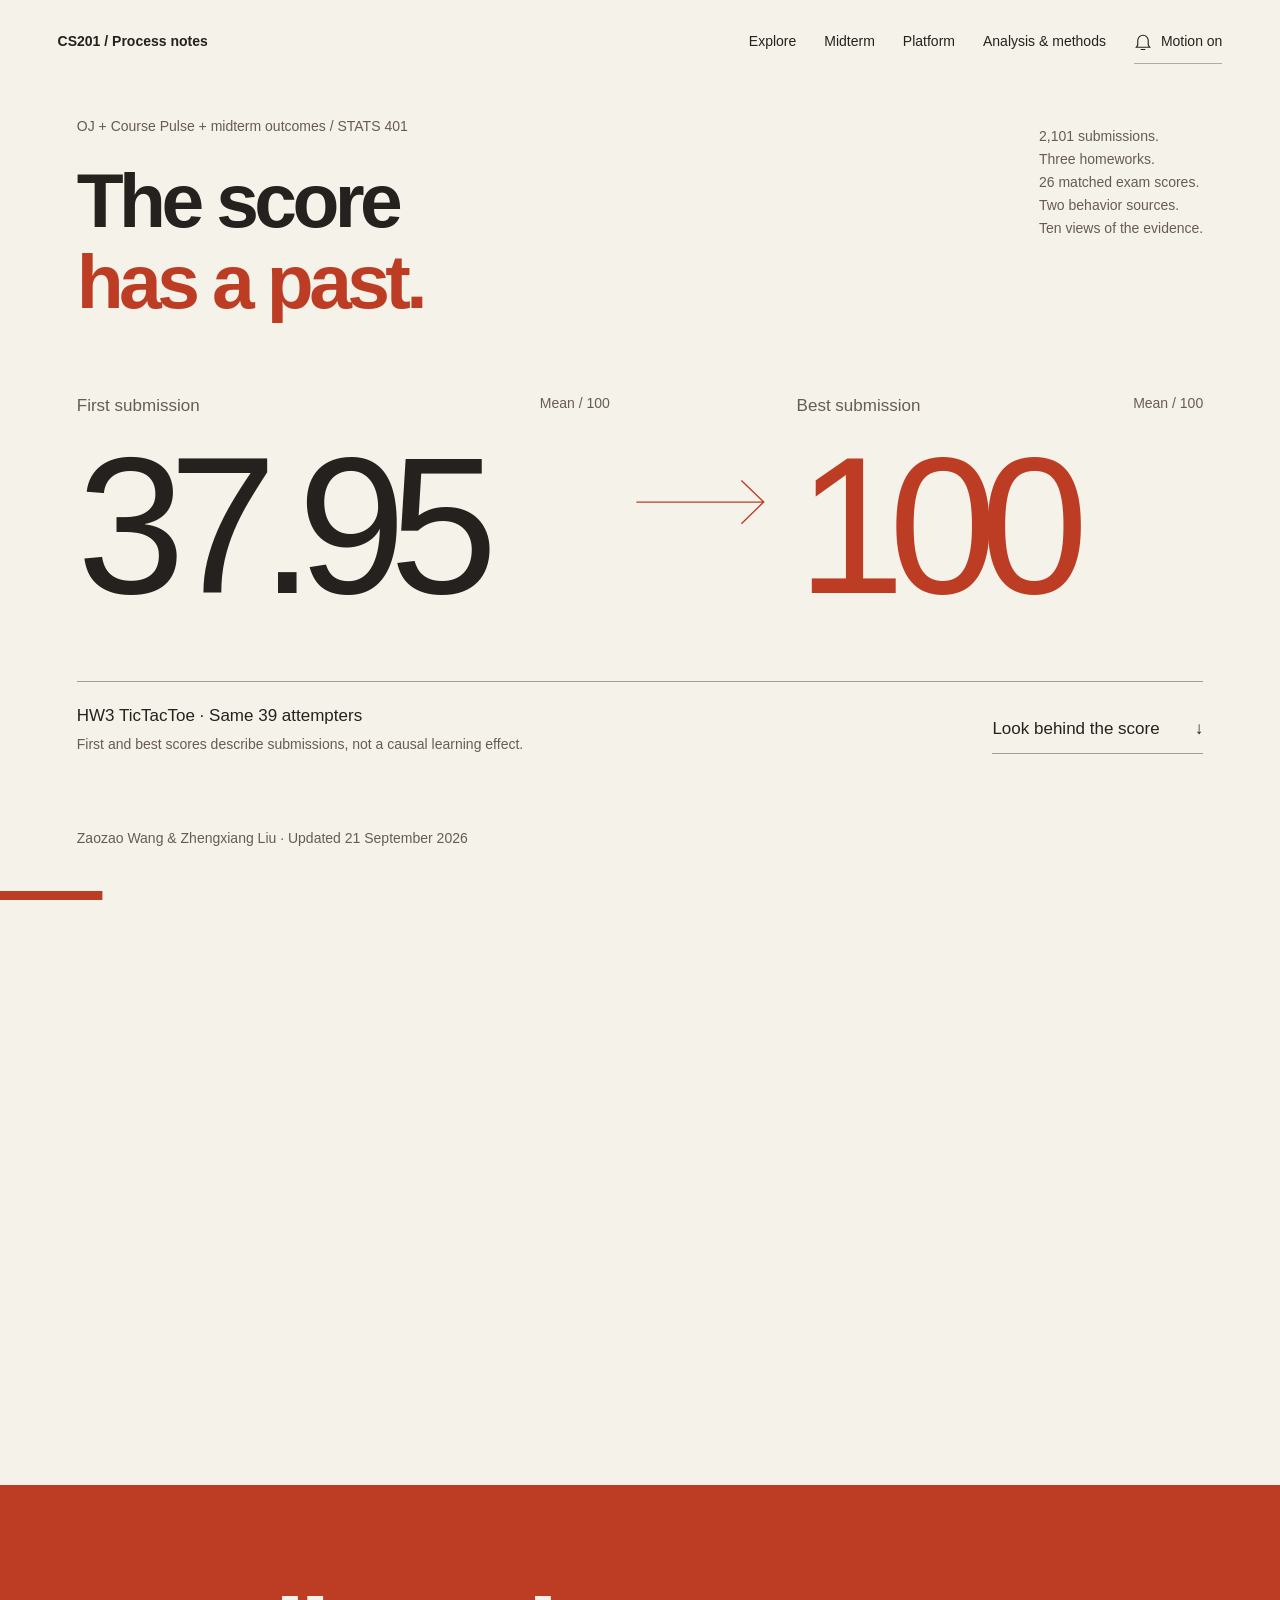
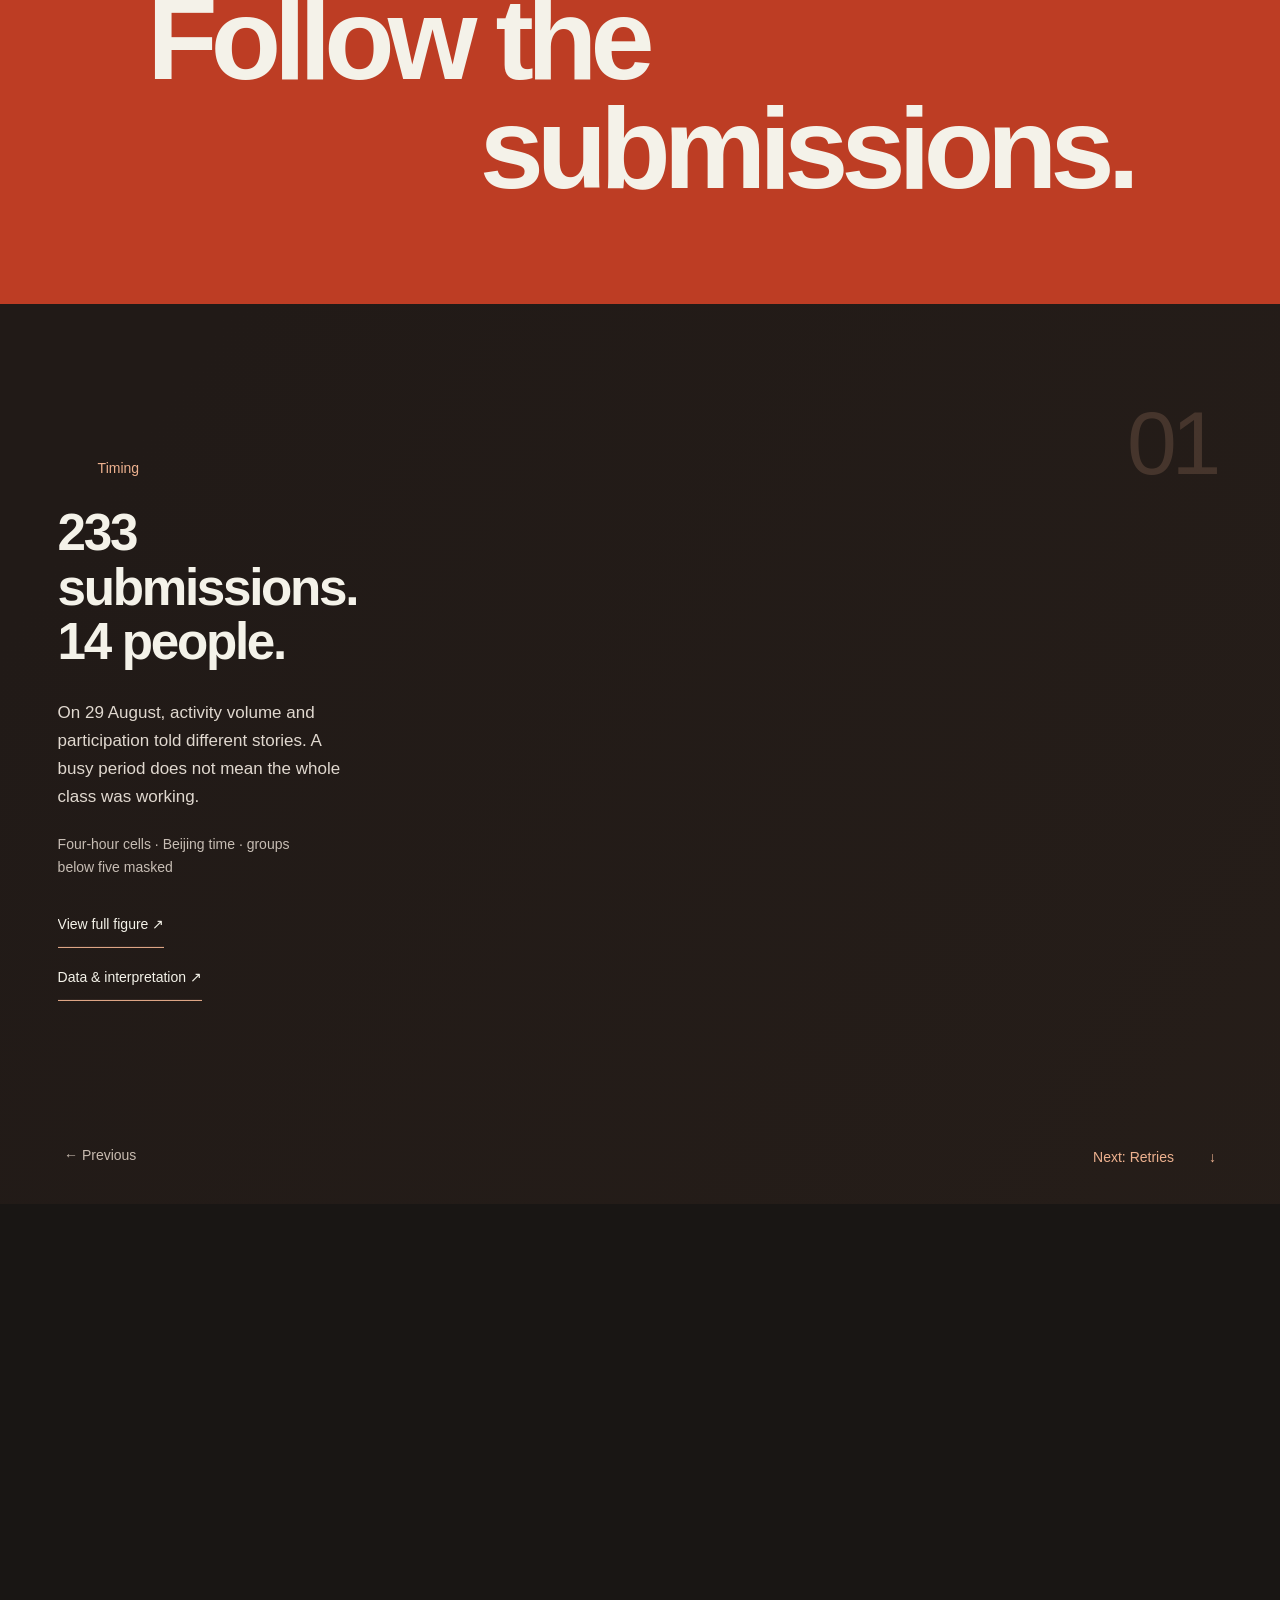
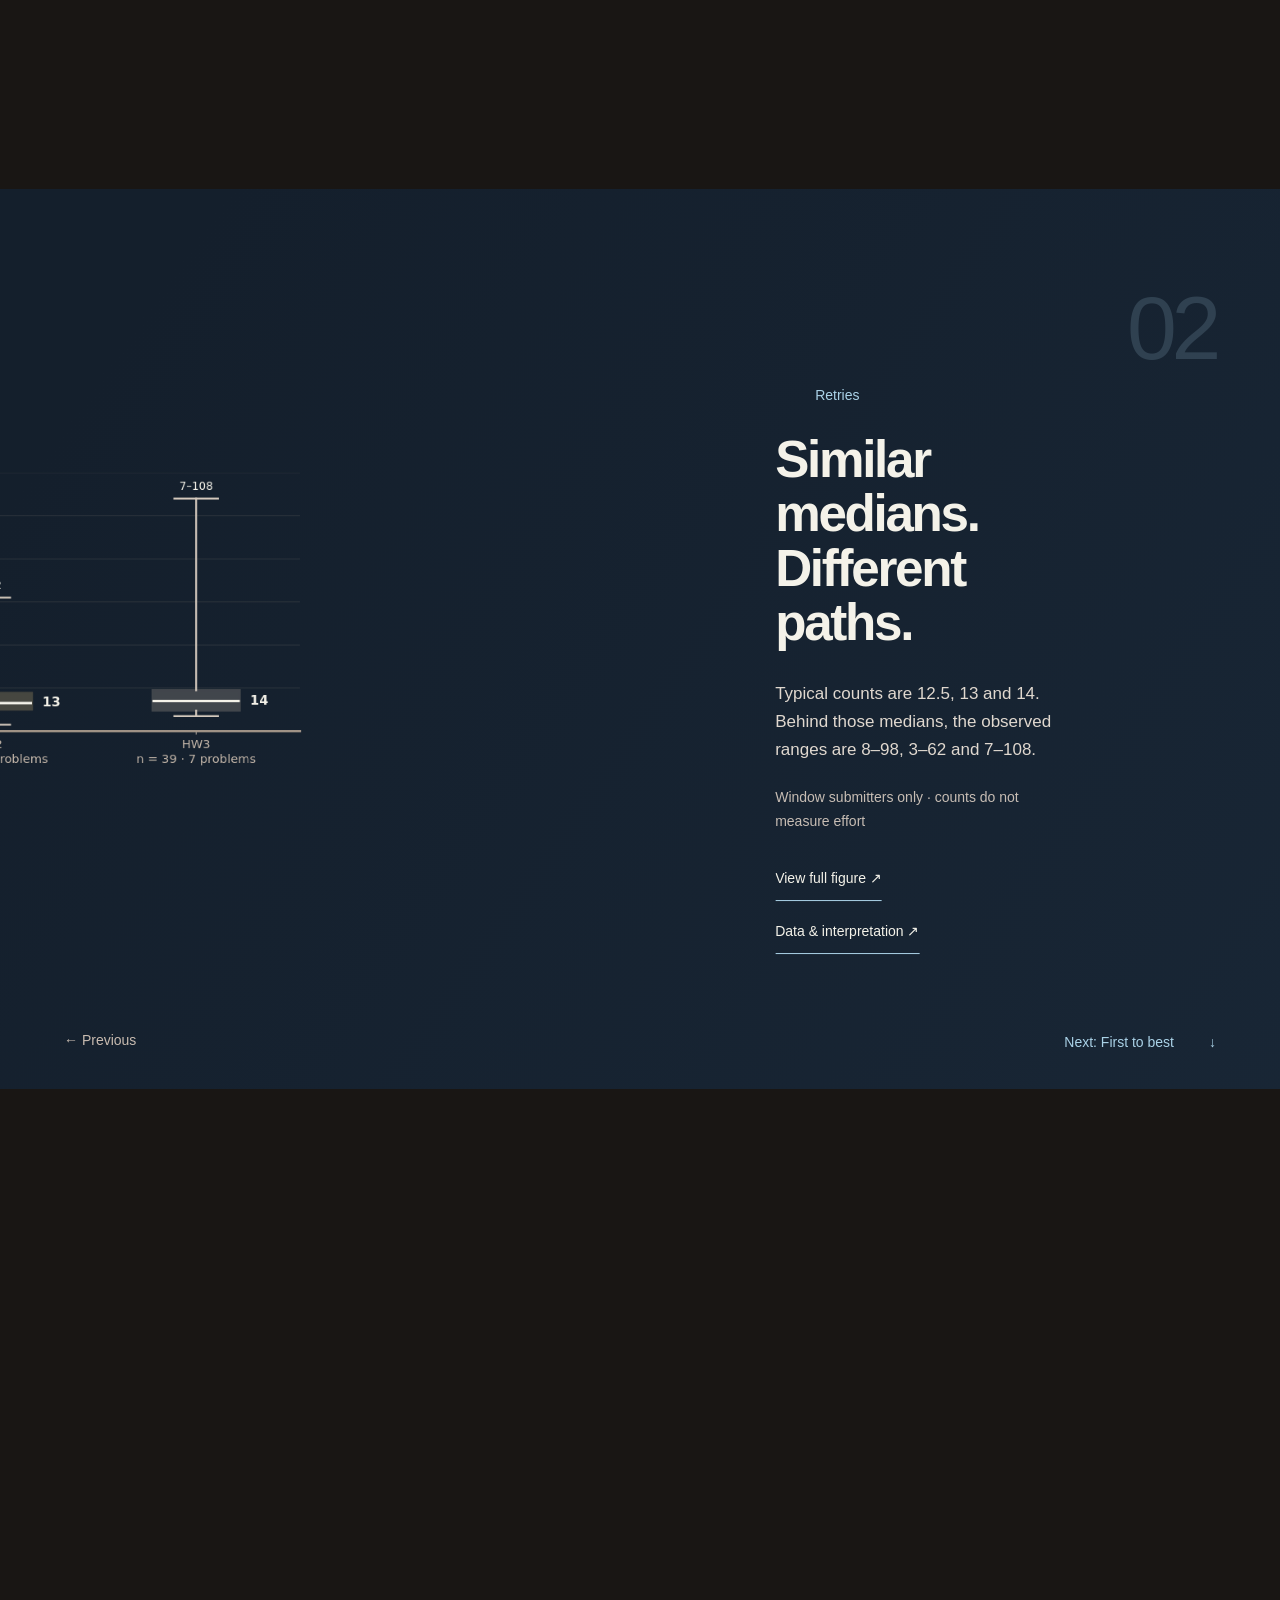
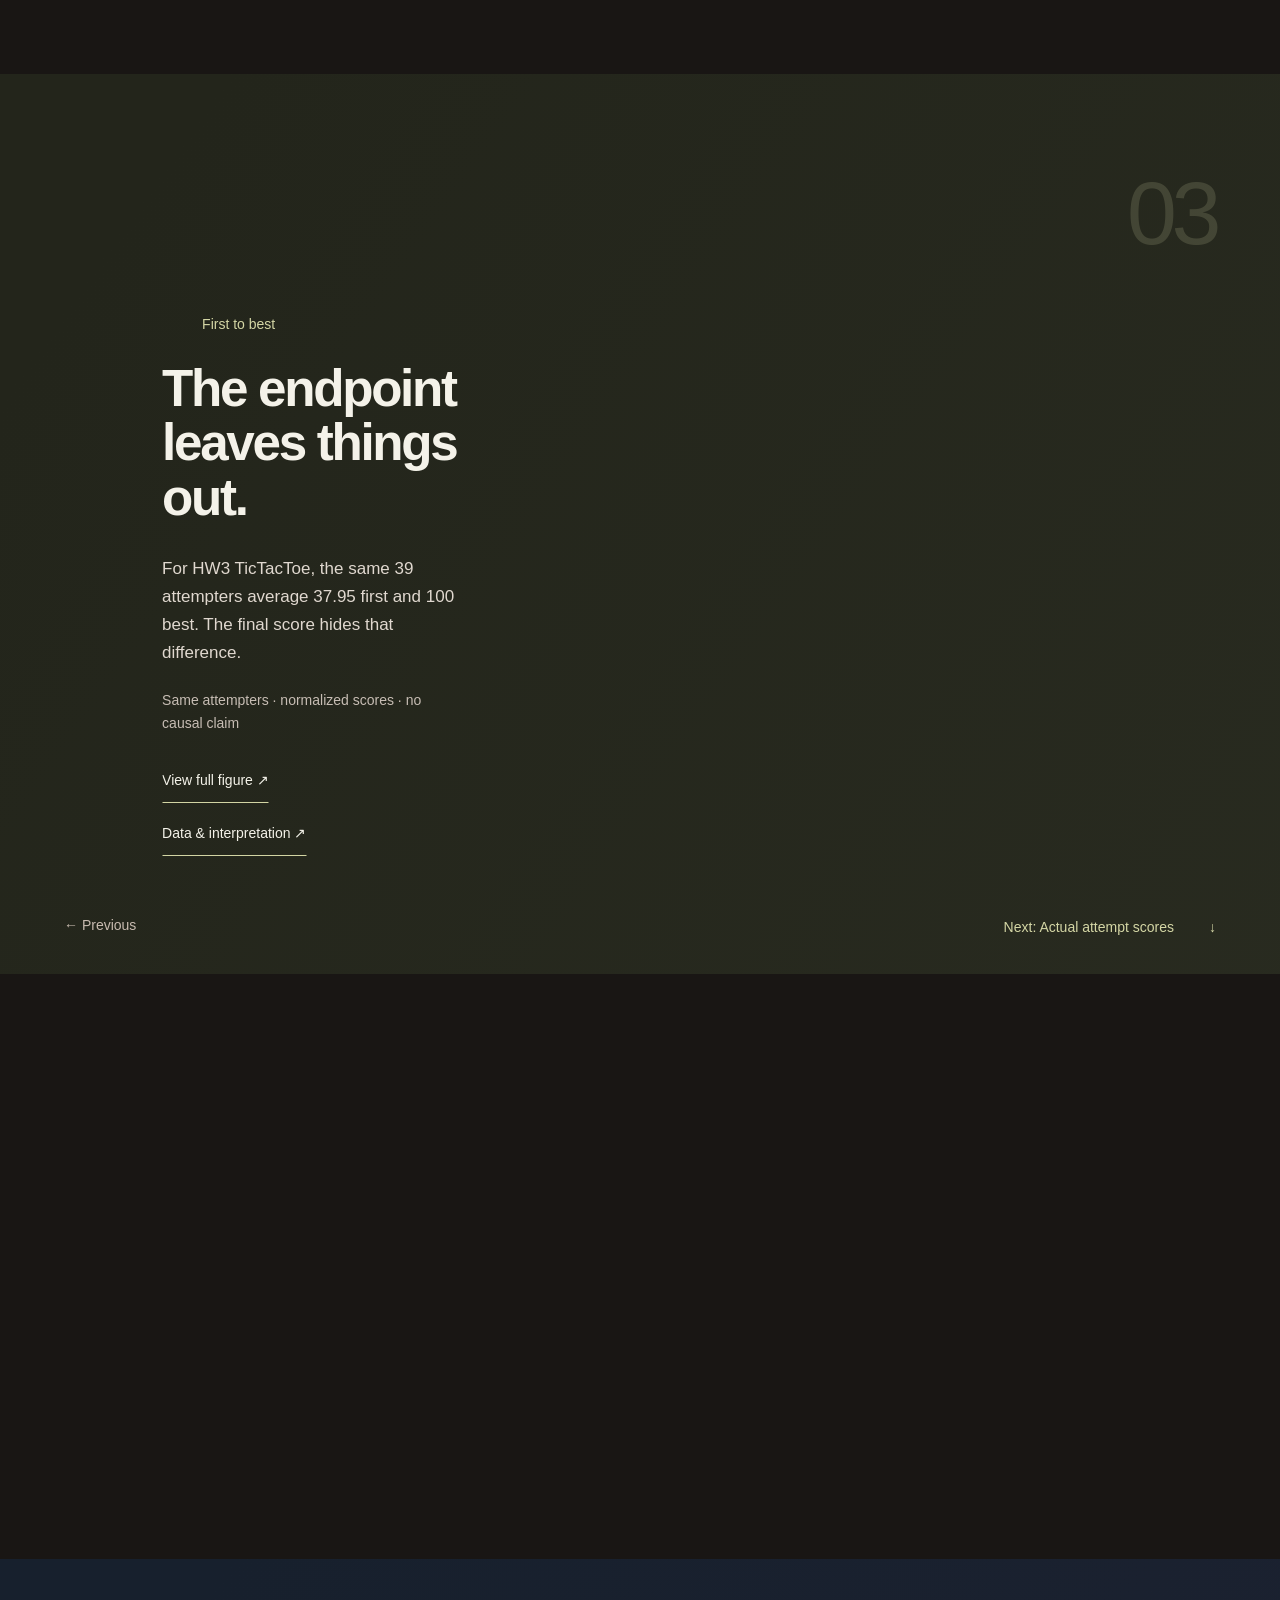
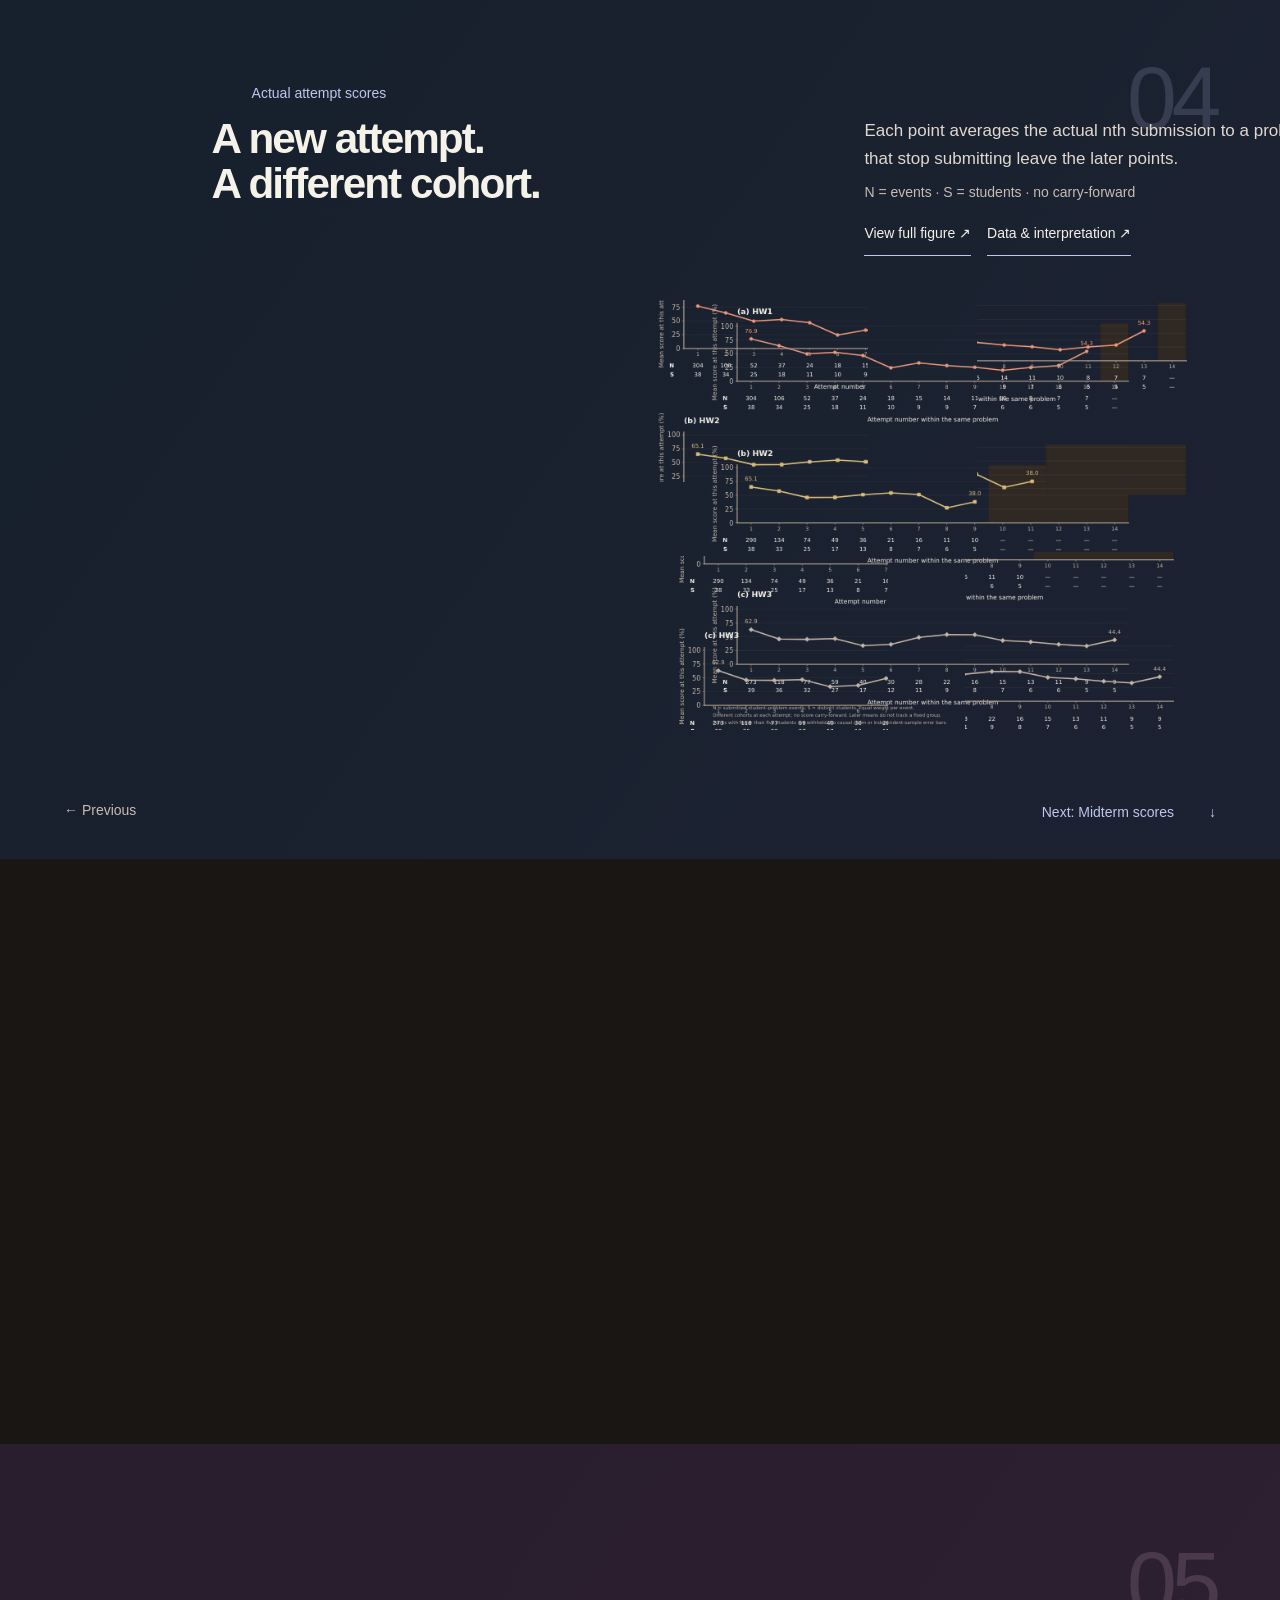
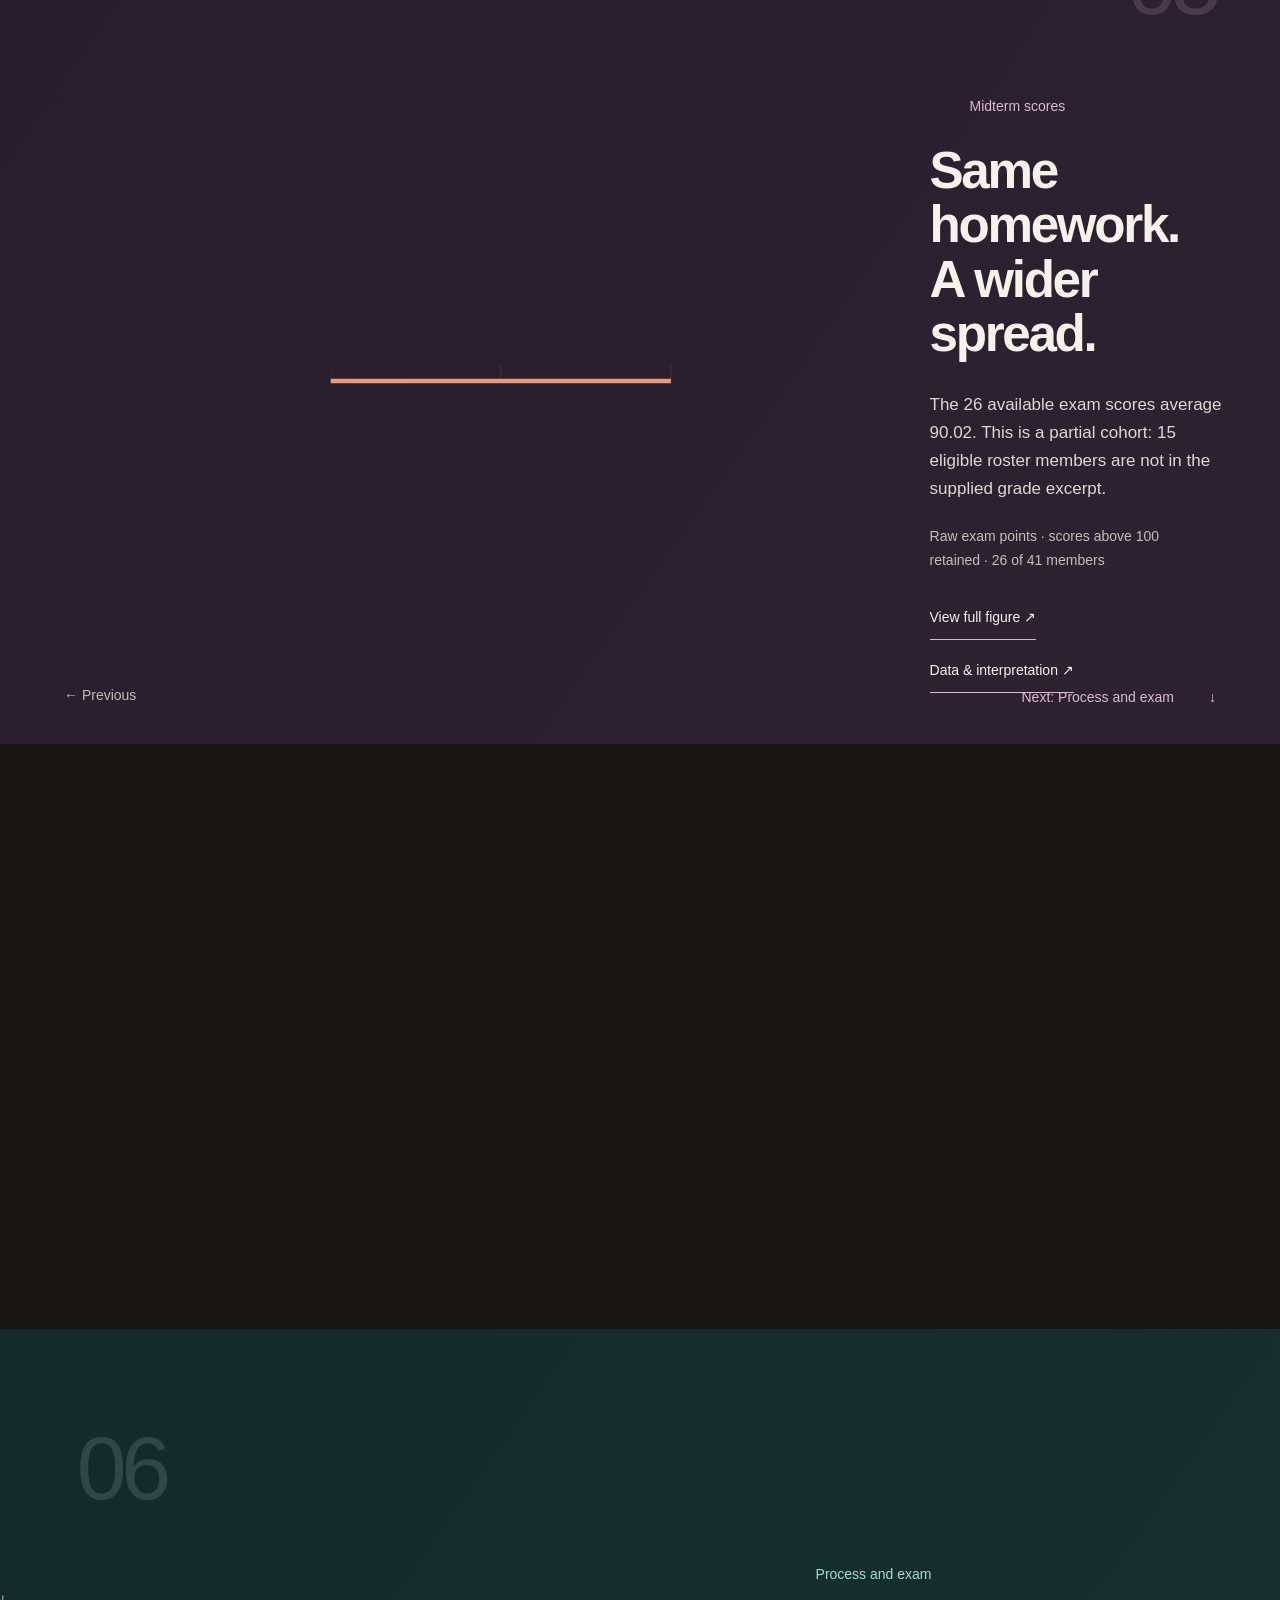
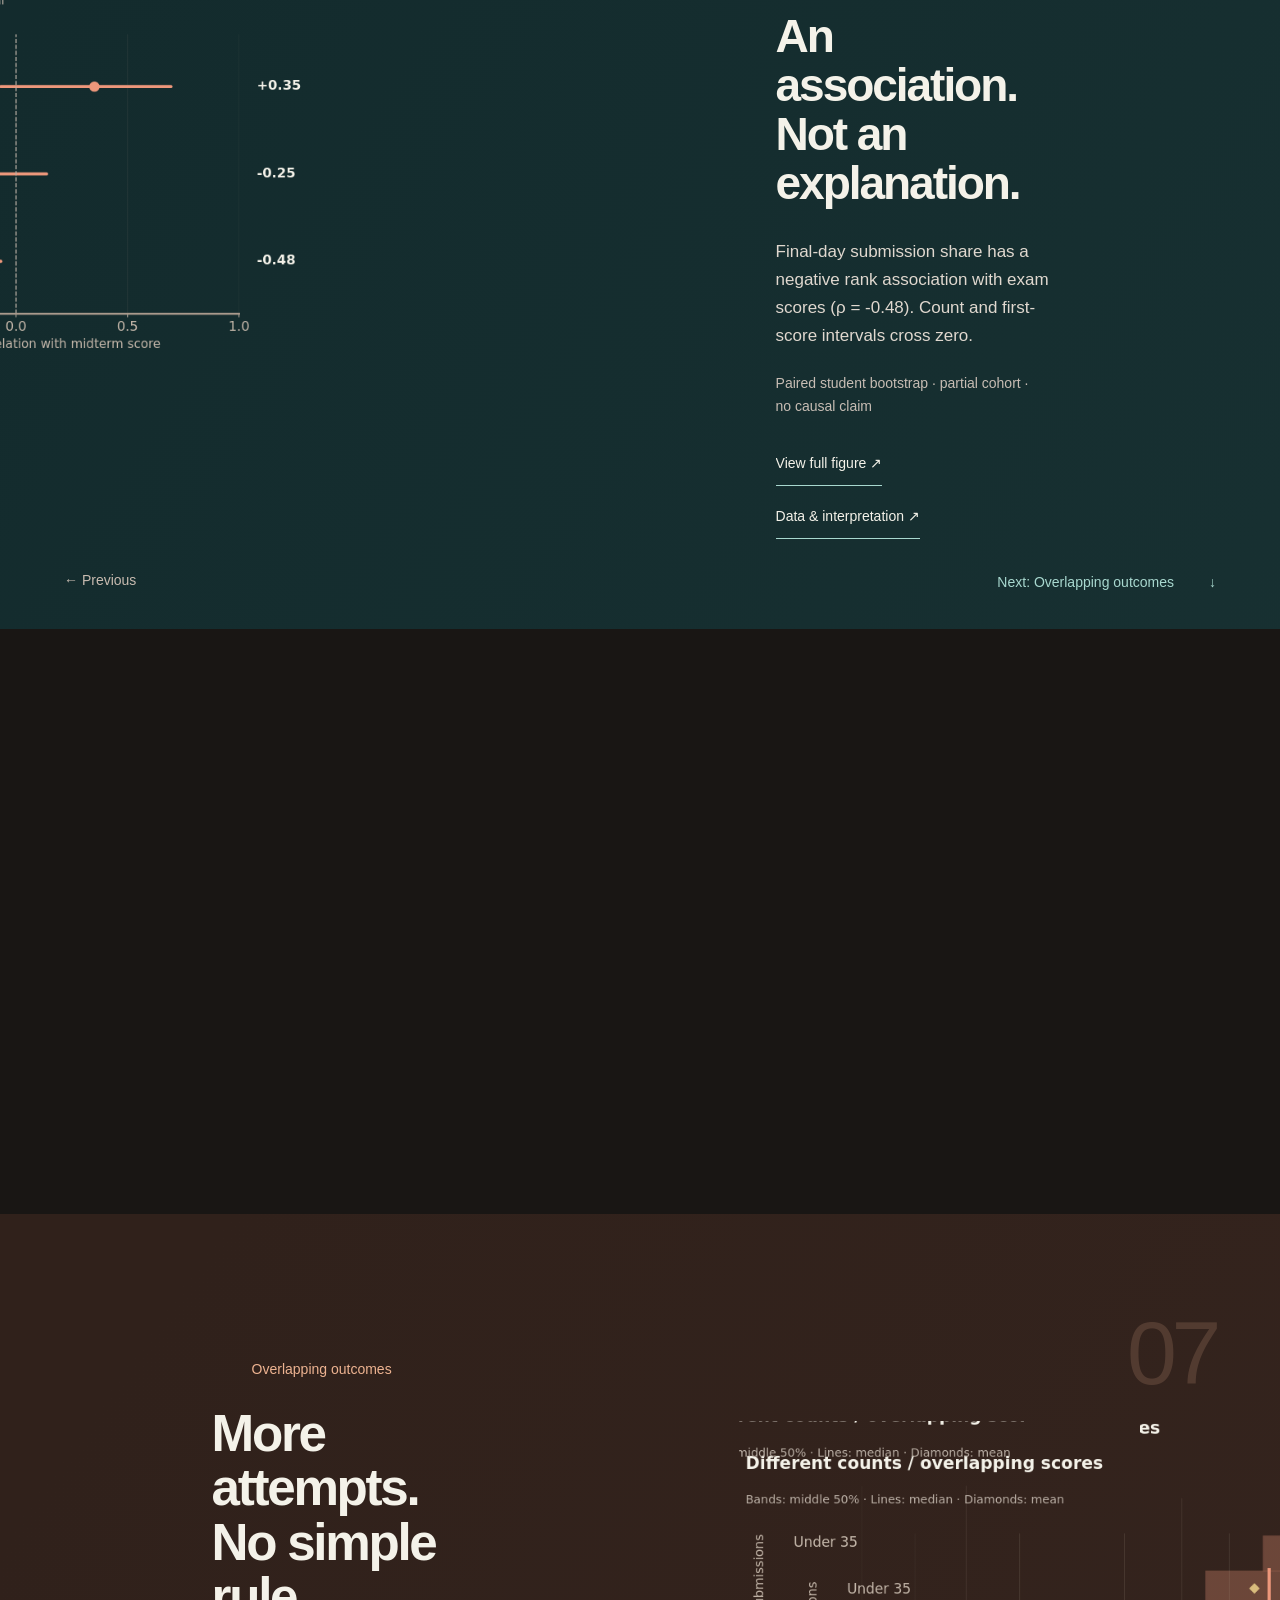
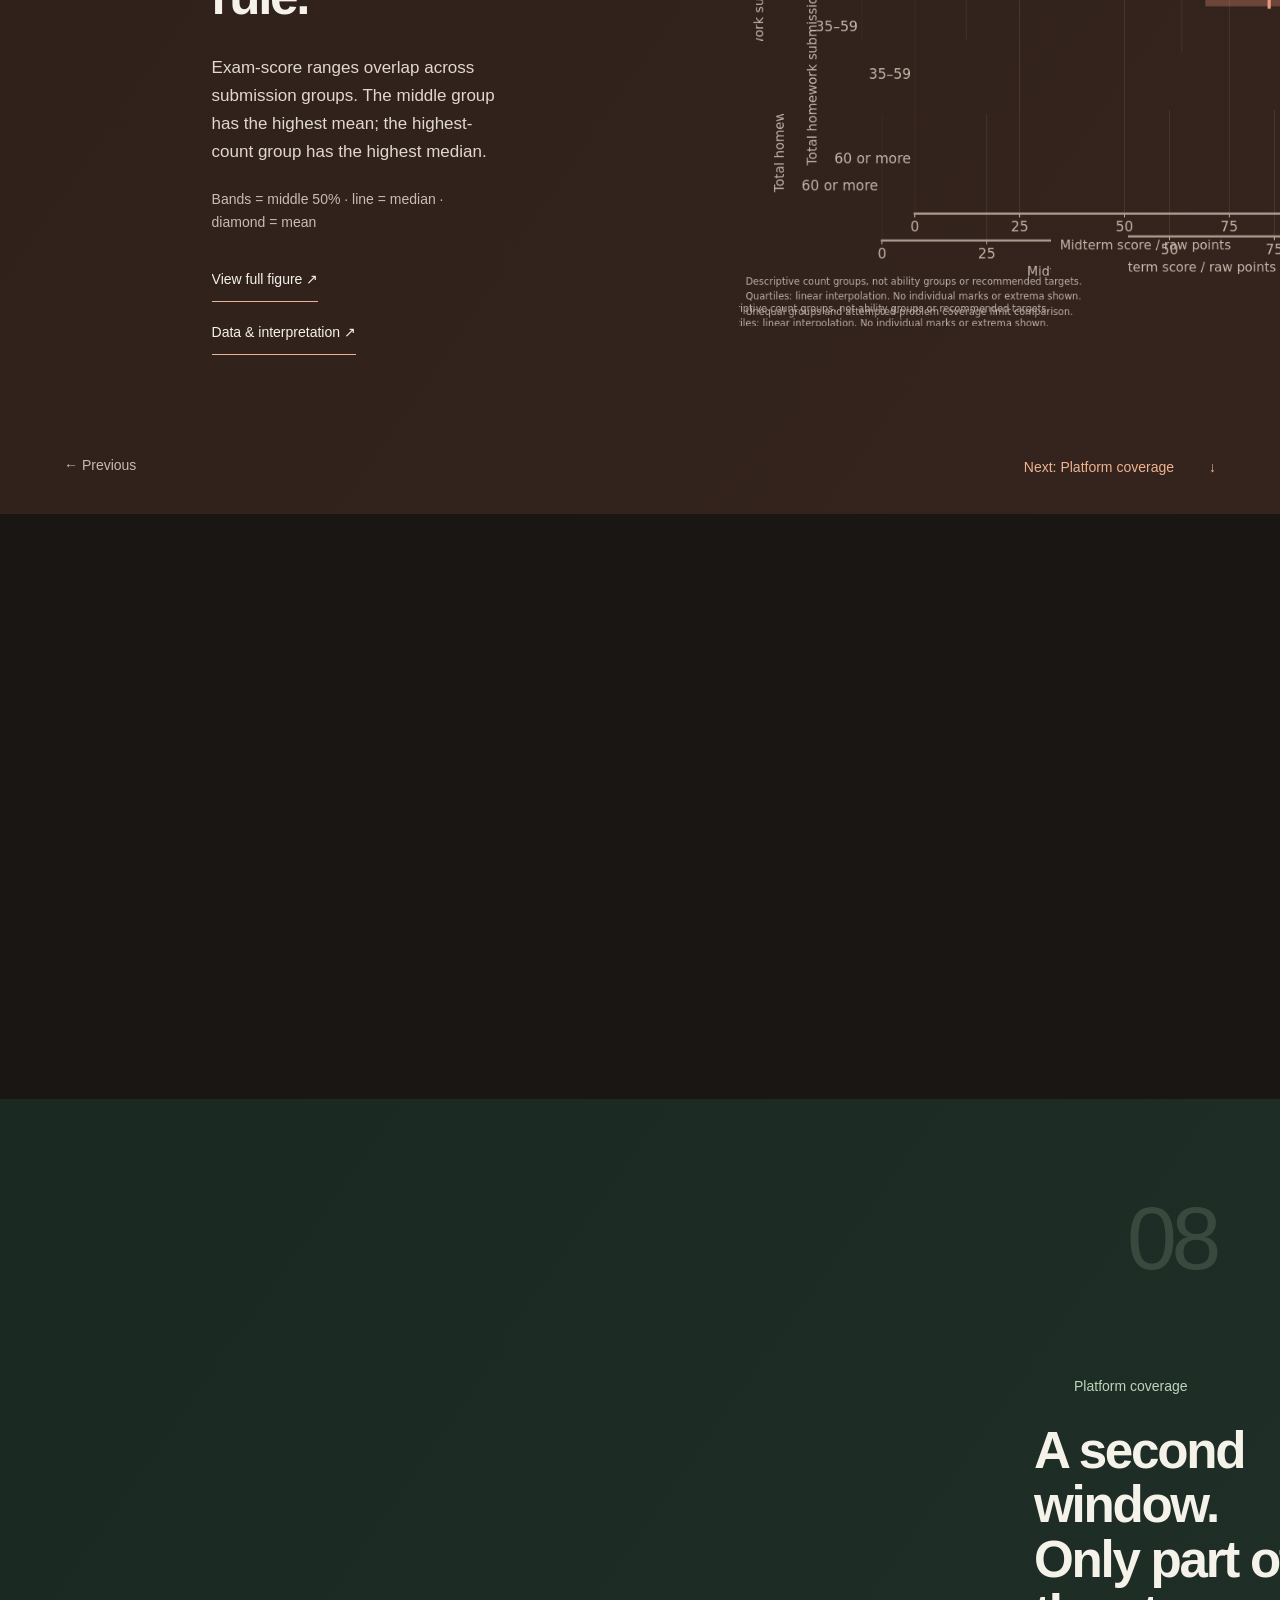
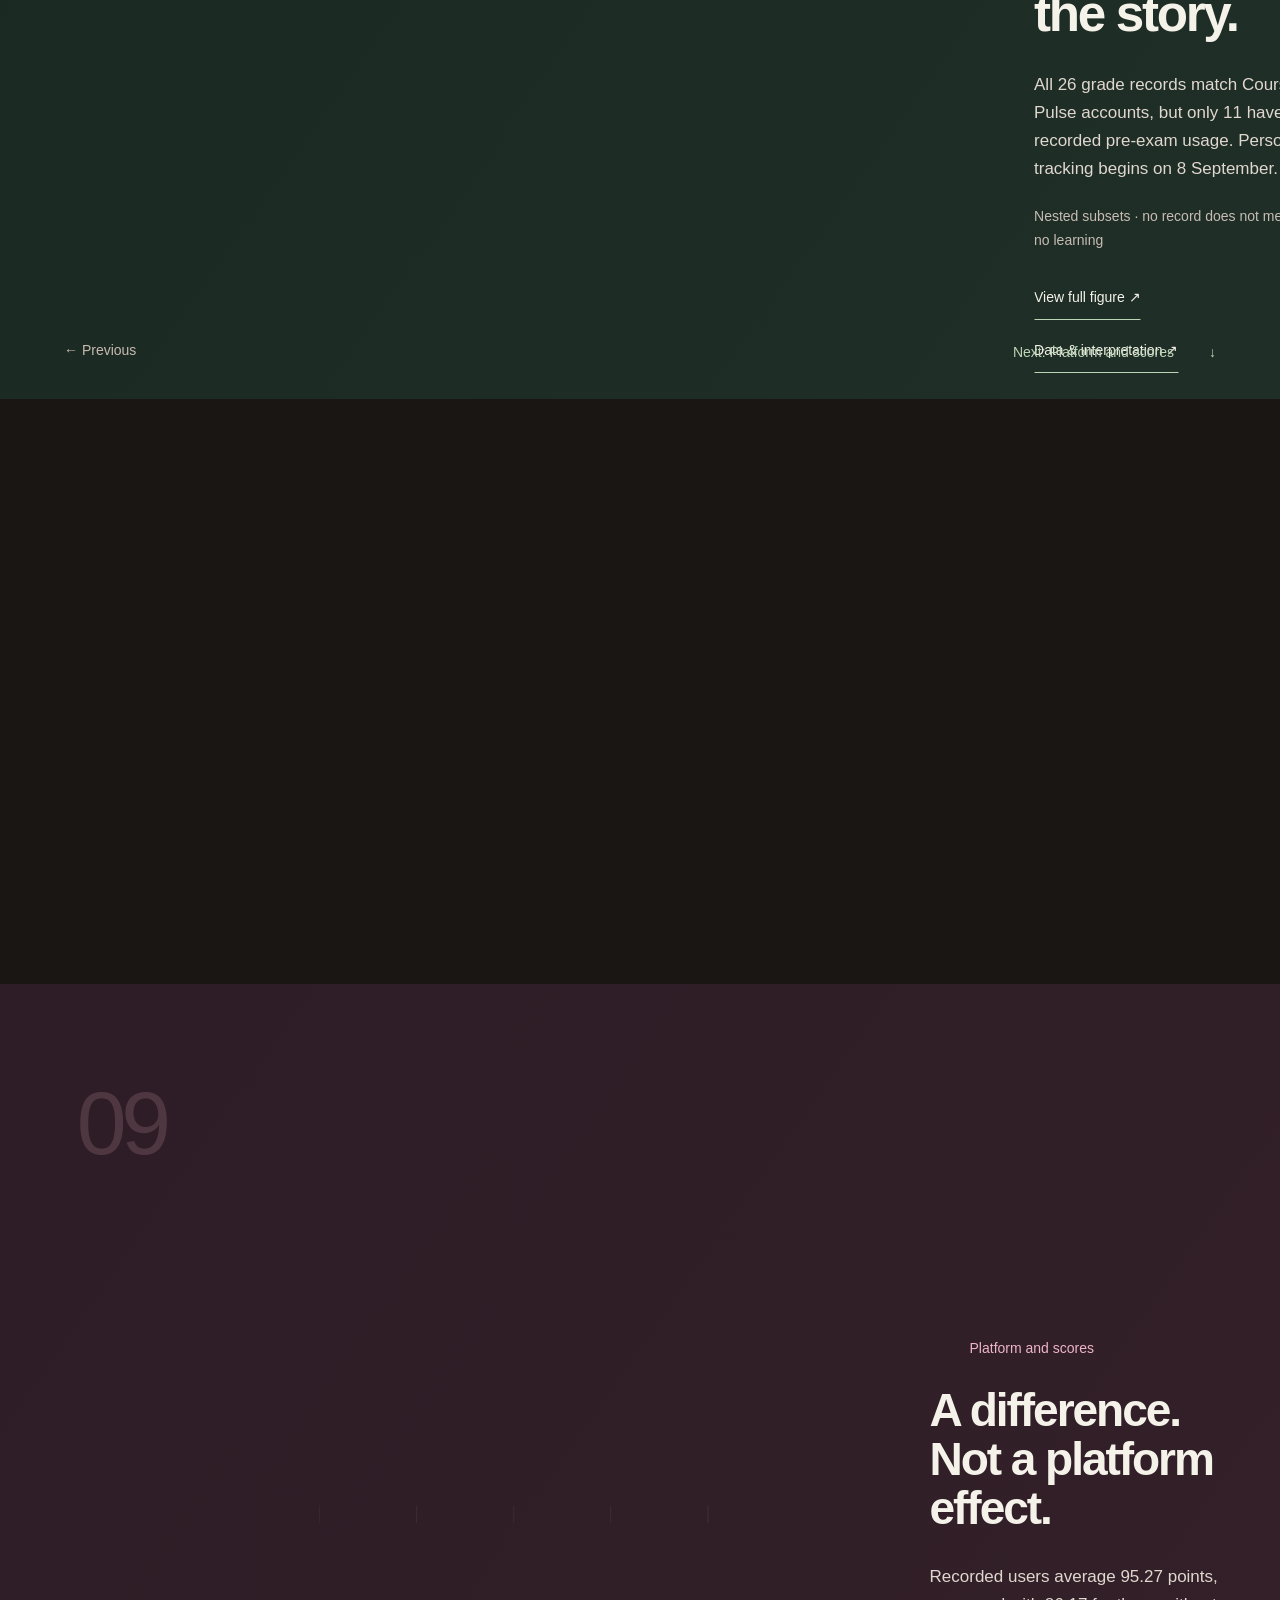
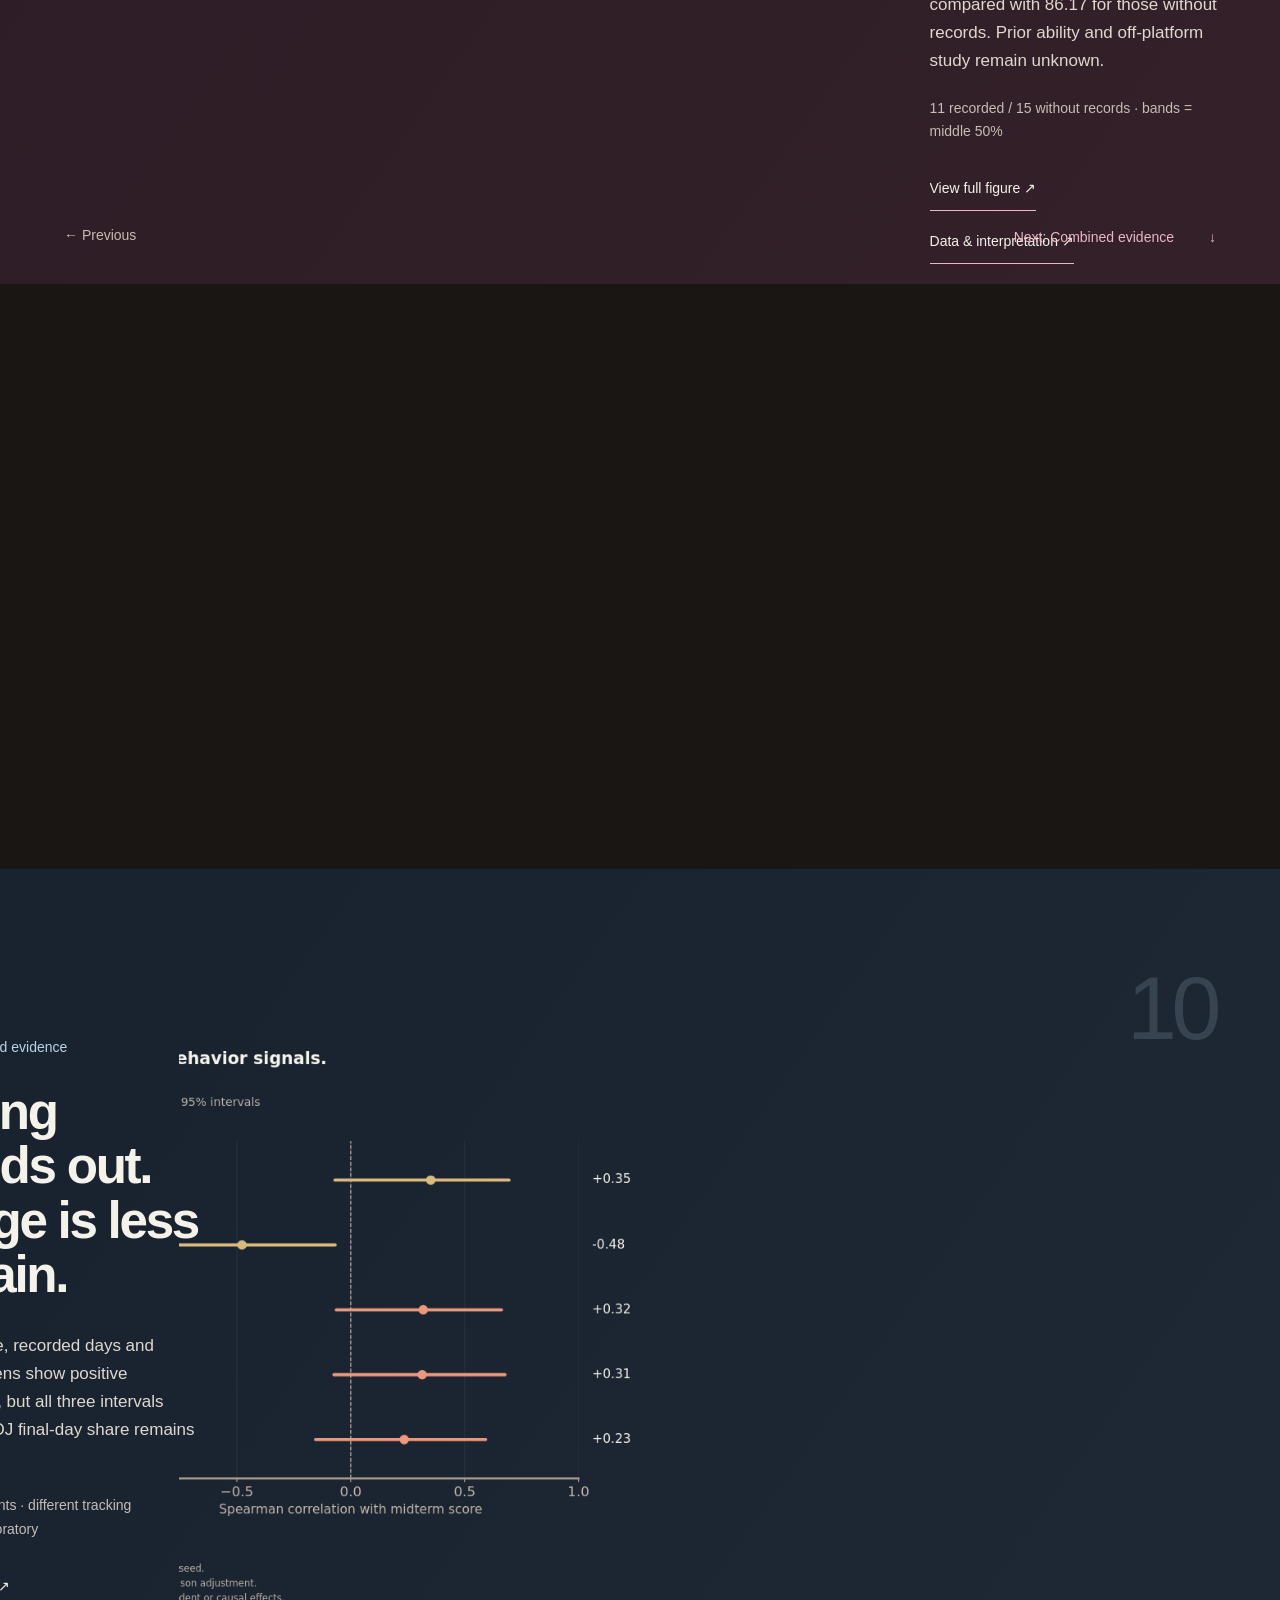
==== commit 0999f49e: "Add linked midterm and platform analysis with refined scroll motion" ====
--- a/index.html
+++ b/index.html
@@ -3,8 +3,8 @@
 <head>
 <meta charset="utf-8">
 <meta name="viewport" content="width=device-width,initial-scale=1">
-<title>CS201 Homework Submission Patterns</title>
-<meta name="description" content="Four actual-data visualizations of CS201 homework submission timing, retries, and score progression.">
+<title>CS201 Learning Process &amp; Midterm Outcomes</title>
+<meta name="description" content="Ten actual-data views of CS201 homework behavior and exploratory midterm associations in a partial 26-student cohort.">
 <link rel="stylesheet" href="styles.css">
 <link rel="icon" href="assets/favicon.svg" type="image/svg+xml">
 </head>
@@ -55,8 +55,9 @@
 <a href="#main">CS201 / Process notes</a>
 <nav aria-label="Main navigation">
 <a href="#scene-timing">Explore</a>
-<a href="#dataset">Dataset</a>
-<a href="#evaluation">Evaluation</a>
+<a href="#scene-midterm-distribution">Midterm</a>
+<a href="#scene-platform-coverage">Platform</a>
+<a href="analysis.html">Analysis &amp; methods</a>
 <button id="motion-toggle" aria-pressed="true">
 <svg class="bell" viewBox="0 0 24 24" aria-hidden="true">
 <path d="M5 16V10a7 7 0 0 1 14 0v6l2 3H3zM9 22h6"/>
@@ -70,13 +71,13 @@
 <div class="hero-stage">
 <div class="hero-heading">
 <div>
-<p class="eyebrow">Homework submission patterns / STATS 401</p>
+<p class="eyebrow">OJ + Course Pulse + midterm outcomes / STATS 401</p>
 <h1 id="hero-title">
 <span class="title-line">The score</span>
 <span class="title-line">has a past.</span>
 </h1>
 </div>
-<p class="hero-context">2,101 submissions.<br>39 window submitters.<br>Three homeworks.<br>Four views of the process.</p>
+<p class="hero-context">2,101 submissions.<br>Three homeworks.<br>26 matched exam scores.<br>Two behavior sources.<br>Ten views of the evidence.</p>
 </div>
 <div class="score-composition" aria-label="HW3 TicTacToe: mean first score 37.95, mean best score 100, same 39 attempters">
 <div class="score-start">
@@ -100,7 +101,7 @@
 <a class="enter" href="#scene-timing">Look behind the score <span>↓</span>
 </a>
 </div>
-<p class="byline">Zaozao Wang &amp; Zhengxiang Liu · 20 September 2026</p>
+<p class="byline">Zaozao Wang &amp; Zhengxiang Liu · Updated 21 September 2026</p>
 <div class="hero-rule" aria-hidden="true">
 </div>
 </div>
@@ -110,8 +111,12 @@
 <span>Follow the</span>
 <span>submissions.</span>
 </div>
-<section class="story-chapter" id="scene-timing" data-scene="0" aria-labelledby="title-timing">
-  <div class="chapter-stage">
+<section class="story-chapter" id="scene-timing" data-scene="0" data-layout="atlas" data-direction="down" data-palette="copper" aria-labelledby="title-timing">
+  <div class="chapter-stage">
+    <div class="scene-wash" aria-hidden="true">
+</div>
+    <span class="scene-index" aria-hidden="true">01</span>
+    <div class="chapter-layout">
     <div class="chapter-copy">
       <p class="eyebrow">Timing</p>
       <h2 id="title-timing">233 submissions.<br>14 people.</h2>
@@ -121,7 +126,7 @@
         <button class="focus-link" data-figure="01-calendar" data-title="Timing" data-note="Four-hour cells · Beijing time · groups below five masked">
 <span class="hold-fill" aria-hidden="true">
 </span>View full figure ↗</button>
-        <a href="#timing">Data &amp; interpretation ↗</a>
+        <a href="analysis.html#timing">Data &amp; interpretation ↗</a>
       </div>
     </div>
     <figure class="chapter-figure" data-entrance="scan">
@@ -129,13 +134,20 @@
 <source media="(max-width:700px)" srcset="assets/story/01-calendar-mobile.svg">
 <img src="assets/story/01-calendar.svg" alt="Timing. On 29 August, activity volume and participation told different stories. A busy period does not mean the whole class was working. Four-hour cells · Beijing time · groups below five masked" decoding="async">
 </picture>
-    </figure>
+
+    </figure>
+    </div>
+    <a class="previous-chapter" href="#main" aria-label="Previous chapter">← Previous</a>
     <a class="next-chapter" href="#scene-retries">Next: Retries <span>↓</span>
 </a>
   </div>
 </section>
-<section class="story-chapter" id="scene-retries" data-scene="1" aria-labelledby="title-retries">
-  <div class="chapter-stage">
+<section class="story-chapter" id="scene-retries" data-scene="1" data-layout="reverse" data-direction="left" data-palette="ocean" aria-labelledby="title-retries">
+  <div class="chapter-stage">
+    <div class="scene-wash" aria-hidden="true">
+</div>
+    <span class="scene-index" aria-hidden="true">02</span>
+    <div class="chapter-layout">
     <div class="chapter-copy">
       <p class="eyebrow">Retries</p>
       <h2 id="title-retries">Similar medians.<br>Different paths.</h2>
@@ -145,21 +157,28 @@
         <button class="focus-link" data-figure="02-attempts" data-title="Retries" data-note="Window submitters only · counts do not measure effort">
 <span class="hold-fill" aria-hidden="true">
 </span>View full figure ↗</button>
-        <a href="#retries">Data &amp; interpretation ↗</a>
-      </div>
-    </div>
-    <figure class="chapter-figure" data-entrance="curtain">
+        <a href="analysis.html#retries">Data &amp; interpretation ↗</a>
+      </div>
+    </div>
+    <figure class="chapter-figure" data-entrance="push">
       <picture>
 <source media="(max-width:700px)" srcset="assets/story/02-attempts-mobile.svg">
 <img src="assets/story/02-attempts.svg" alt="Retries. Typical counts are 12.5, 13 and 14. Behind those medians, the observed ranges are 8–98, 3–62 and 7–108. Window submitters only · counts do not measure effort" decoding="async">
 </picture>
-    </figure>
+
+    </figure>
+    </div>
+    <a class="previous-chapter" href="#scene-timing" aria-label="Previous chapter">← Previous</a>
     <a class="next-chapter" href="#scene-scores">Next: First to best <span>↓</span>
 </a>
   </div>
 </section>
-<section class="story-chapter" id="scene-scores" data-scene="2" aria-labelledby="title-scores">
-  <div class="chapter-stage">
+<section class="story-chapter" id="scene-scores" data-scene="2" data-layout="offset" data-direction="diagonal" data-palette="olive" aria-labelledby="title-scores">
+  <div class="chapter-stage">
+    <div class="scene-wash" aria-hidden="true">
+</div>
+    <span class="scene-index" aria-hidden="true">03</span>
+    <div class="chapter-layout">
     <div class="chapter-copy">
       <p class="eyebrow">First to best</p>
       <h2 id="title-scores">The endpoint<br>leaves things out.</h2>
@@ -169,21 +188,28 @@
         <button class="focus-link" data-figure="03-score-progression" data-title="First to best" data-note="Same attempters · normalized scores · no causal claim">
 <span class="hold-fill" aria-hidden="true">
 </span>View full figure ↗</button>
-        <a href="#scores">Data &amp; interpretation ↗</a>
-      </div>
-    </div>
-    <figure class="chapter-figure" data-entrance="trace">
+        <a href="analysis.html#scores">Data &amp; interpretation ↗</a>
+      </div>
+    </div>
+    <figure class="chapter-figure" data-entrance="diagonal">
       <picture>
 <source media="(max-width:700px)" srcset="assets/story/03-score-progression-mobile.svg">
 <img src="assets/story/03-score-progression.svg" alt="First to best. For HW3 TicTacToe, the same 39 attempters average 37.95 first and 100 best. The final score hides that difference. Same attempters · normalized scores · no causal claim" decoding="async">
 </picture>
-    </figure>
+
+    </figure>
+    </div>
+    <a class="previous-chapter" href="#scene-retries" aria-label="Previous chapter">← Previous</a>
     <a class="next-chapter" href="#scene-attempt-scores">Next: Actual attempt scores <span>↓</span>
 </a>
   </div>
 </section>
-<section class="story-chapter" id="scene-attempt-scores" data-scene="3" aria-labelledby="title-attempt-scores">
-  <div class="chapter-stage">
+<section class="story-chapter" id="scene-attempt-scores" data-scene="3" data-layout="panorama" data-direction="right" data-palette="ink" aria-labelledby="title-attempt-scores">
+  <div class="chapter-stage">
+    <div class="scene-wash" aria-hidden="true">
+</div>
+    <span class="scene-index" aria-hidden="true">04</span>
+    <div class="chapter-layout">
     <div class="chapter-copy">
       <p class="eyebrow">Actual attempt scores</p>
       <h2 id="title-attempt-scores">A new attempt.<br>A different cohort.</h2>
@@ -193,1740 +219,267 @@
         <button class="focus-link" data-figure="04-attempt-scores" data-title="Actual attempt scores" data-note="N = events · S = students · no carry-forward">
 <span class="hold-fill" aria-hidden="true">
 </span>View full figure ↗</button>
-        <a href="#attempt-scores">Data &amp; interpretation ↗</a>
-      </div>
-    </div>
-    <figure class="chapter-figure" data-entrance="layers">
+        <a href="analysis.html#attempt-scores">Data &amp; interpretation ↗</a>
+      </div>
+    </div>
+    <figure class="chapter-figure" data-entrance="shards">
       <picture>
 <source media="(max-width:700px)" srcset="assets/story/04-attempt-scores-mobile.svg">
 <img src="assets/story/04-attempt-scores.svg" alt="Actual attempt scores. Each point averages the actual nth submission to a problem. Pairs that stop submitting leave the later points. N = events · S = students · no carry-forward" decoding="async">
 </picture>
-    </figure>
+<div class="figure-shard shard-0" aria-hidden="true">
+<picture>
+<source media="(max-width:700px)" srcset="assets/story/04-attempt-scores-mobile.svg">
+<img src="assets/story/04-attempt-scores.svg" alt="" loading="lazy" decoding="async">
+</picture>
+</div>
+<div class="figure-shard shard-1" aria-hidden="true">
+<picture>
+<source media="(max-width:700px)" srcset="assets/story/04-attempt-scores-mobile.svg">
+<img src="assets/story/04-attempt-scores.svg" alt="" loading="lazy" decoding="async">
+</picture>
+</div>
+<div class="figure-shard shard-2" aria-hidden="true">
+<picture>
+<source media="(max-width:700px)" srcset="assets/story/04-attempt-scores-mobile.svg">
+<img src="assets/story/04-attempt-scores.svg" alt="" loading="lazy" decoding="async">
+</picture>
+</div>
+<div class="figure-shard shard-3" aria-hidden="true">
+<picture>
+<source media="(max-width:700px)" srcset="assets/story/04-attempt-scores-mobile.svg">
+<img src="assets/story/04-attempt-scores.svg" alt="" loading="lazy" decoding="async">
+</picture>
+</div>
+    </figure>
+    </div>
+    <a class="previous-chapter" href="#scene-scores" aria-label="Previous chapter">← Previous</a>
+    <a class="next-chapter" href="#scene-midterm-distribution">Next: Midterm scores <span>↓</span>
+</a>
+  </div>
+</section>
+<section class="story-chapter" id="scene-midterm-distribution" data-scene="4" data-layout="reverse" data-direction="up" data-palette="plum" aria-labelledby="title-midterm-distribution">
+  <div class="chapter-stage">
+    <div class="scene-wash" aria-hidden="true">
+</div>
+    <span class="scene-index" aria-hidden="true">05</span>
+    <div class="chapter-layout">
+    <div class="chapter-copy">
+      <p class="eyebrow">Midterm scores</p>
+      <h2 id="title-midterm-distribution">Same homework.<br>A wider spread.</h2>
+      <p>The 26 available exam scores average 90.02. This is a partial cohort: 15 eligible roster members are not in the supplied grade excerpt.</p>
+      <p class="reading-note">Raw exam points · scores above 100 retained · 26 of 41 members</p>
+      <div class="chapter-actions">
+        <button class="focus-link" data-figure="05-midterm-distribution" data-title="Midterm scores" data-note="Raw exam points · scores above 100 retained · 26 of 41 members">
+<span class="hold-fill" aria-hidden="true">
+</span>View full figure ↗</button>
+        <a href="analysis.html#midterm-distribution">Data &amp; interpretation ↗</a>
+      </div>
+    </div>
+    <figure class="chapter-figure" data-entrance="iris">
+      <picture>
+<source media="(max-width:700px)" srcset="assets/story/05-midterm-distribution-mobile.svg">
+<img src="assets/story/05-midterm-distribution.svg" alt="Midterm scores. The 26 available exam scores average 90.02. This is a partial cohort: 15 eligible roster members are not in the supplied grade excerpt. Raw exam points · scores above 100 retained · 26 of 41 members" decoding="async">
+</picture>
+
+    </figure>
+    </div>
+    <a class="previous-chapter" href="#scene-attempt-scores" aria-label="Previous chapter">← Previous</a>
+    <a class="next-chapter" href="#scene-midterm-associations">Next: Process and exam <span>↓</span>
+</a>
+  </div>
+</section>
+<section class="story-chapter" id="scene-midterm-associations" data-scene="5" data-layout="editorial" data-direction="left" data-palette="teal" aria-labelledby="title-midterm-associations">
+  <div class="chapter-stage">
+    <div class="scene-wash" aria-hidden="true">
+</div>
+    <span class="scene-index" aria-hidden="true">06</span>
+    <div class="chapter-layout">
+    <div class="chapter-copy">
+      <p class="eyebrow">Process and exam</p>
+      <h2 id="title-midterm-associations">An association.<br>Not an explanation.</h2>
+      <p>Final-day submission share has a negative rank association with exam scores (ρ = -0.48). Count and first-score intervals cross zero.</p>
+      <p class="reading-note">Paired student bootstrap · partial cohort · no causal claim</p>
+      <div class="chapter-actions">
+        <button class="focus-link" data-figure="06-midterm-associations" data-title="Process and exam" data-note="Paired student bootstrap · partial cohort · no causal claim">
+<span class="hold-fill" aria-hidden="true">
+</span>View full figure ↗</button>
+        <a href="analysis.html#midterm-associations">Data &amp; interpretation ↗</a>
+      </div>
+    </div>
+    <figure class="chapter-figure" data-entrance="push">
+      <picture>
+<source media="(max-width:700px)" srcset="assets/story/06-midterm-associations-mobile.svg">
+<img src="assets/story/06-midterm-associations.svg" alt="Process and exam. Final-day submission share has a negative rank association with exam scores (ρ = -0.48). Count and first-score intervals cross zero. Paired student bootstrap · partial cohort · no causal claim" decoding="async">
+</picture>
+
+    </figure>
+    </div>
+    <a class="previous-chapter" href="#scene-midterm-distribution" aria-label="Previous chapter">← Previous</a>
+    <a class="next-chapter" href="#scene-midterm-attempt-groups">Next: Overlapping outcomes <span>↓</span>
+</a>
+  </div>
+</section>
+<section class="story-chapter" id="scene-midterm-attempt-groups" data-scene="6" data-layout="offset" data-direction="right" data-palette="clay" aria-labelledby="title-midterm-attempt-groups">
+  <div class="chapter-stage">
+    <div class="scene-wash" aria-hidden="true">
+</div>
+    <span class="scene-index" aria-hidden="true">07</span>
+    <div class="chapter-layout">
+    <div class="chapter-copy">
+      <p class="eyebrow">Overlapping outcomes</p>
+      <h2 id="title-midterm-attempt-groups">More attempts.<br>No simple rule.</h2>
+      <p>Exam-score ranges overlap across submission groups. The middle group has the highest mean; the highest-count group has the highest median.</p>
+      <p class="reading-note">Bands = middle 50% · line = median · diamond = mean</p>
+      <div class="chapter-actions">
+        <button class="focus-link" data-figure="07-midterm-attempt-groups" data-title="Overlapping outcomes" data-note="Bands = middle 50% · line = median · diamond = mean">
+<span class="hold-fill" aria-hidden="true">
+</span>View full figure ↗</button>
+        <a href="analysis.html#midterm-attempt-groups">Data &amp; interpretation ↗</a>
+      </div>
+    </div>
+    <figure class="chapter-figure" data-entrance="shards">
+      <picture>
+<source media="(max-width:700px)" srcset="assets/story/07-midterm-attempt-groups-mobile.svg">
+<img src="assets/story/07-midterm-attempt-groups.svg" alt="Overlapping outcomes. Exam-score ranges overlap across submission groups. The middle group has the highest mean; the highest-count group has the highest median. Bands = middle 50% · line = median · diamond = mean" decoding="async">
+</picture>
+<div class="figure-shard shard-0" aria-hidden="true">
+<picture>
+<source media="(max-width:700px)" srcset="assets/story/07-midterm-attempt-groups-mobile.svg">
+<img src="assets/story/07-midterm-attempt-groups.svg" alt="" loading="lazy" decoding="async">
+</picture>
+</div>
+<div class="figure-shard shard-1" aria-hidden="true">
+<picture>
+<source media="(max-width:700px)" srcset="assets/story/07-midterm-attempt-groups-mobile.svg">
+<img src="assets/story/07-midterm-attempt-groups.svg" alt="" loading="lazy" decoding="async">
+</picture>
+</div>
+<div class="figure-shard shard-2" aria-hidden="true">
+<picture>
+<source media="(max-width:700px)" srcset="assets/story/07-midterm-attempt-groups-mobile.svg">
+<img src="assets/story/07-midterm-attempt-groups.svg" alt="" loading="lazy" decoding="async">
+</picture>
+</div>
+<div class="figure-shard shard-3" aria-hidden="true">
+<picture>
+<source media="(max-width:700px)" srcset="assets/story/07-midterm-attempt-groups-mobile.svg">
+<img src="assets/story/07-midterm-attempt-groups.svg" alt="" loading="lazy" decoding="async">
+</picture>
+</div>
+    </figure>
+    </div>
+    <a class="previous-chapter" href="#scene-midterm-associations" aria-label="Previous chapter">← Previous</a>
+    <a class="next-chapter" href="#scene-platform-coverage">Next: Platform coverage <span>↓</span>
+</a>
+  </div>
+</section>
+<section class="story-chapter" id="scene-platform-coverage" data-scene="7" data-layout="reverse" data-direction="diagonal" data-palette="forest" aria-labelledby="title-platform-coverage">
+  <div class="chapter-stage">
+    <div class="scene-wash" aria-hidden="true">
+</div>
+    <span class="scene-index" aria-hidden="true">08</span>
+    <div class="chapter-layout">
+    <div class="chapter-copy">
+      <p class="eyebrow">Platform coverage</p>
+      <h2 id="title-platform-coverage">A second window.<br>Only part of the story.</h2>
+      <p>All 26 grade records match Course Pulse accounts, but only 11 have recorded pre-exam usage. Personal tracking begins on 8 September.</p>
+      <p class="reading-note">Nested subsets · no record does not mean no learning</p>
+      <div class="chapter-actions">
+        <button class="focus-link" data-figure="08-platform-coverage" data-title="Platform coverage" data-note="Nested subsets · no record does not mean no learning">
+<span class="hold-fill" aria-hidden="true">
+</span>View full figure ↗</button>
+        <a href="analysis.html#platform-coverage">Data &amp; interpretation ↗</a>
+      </div>
+    </div>
+    <figure class="chapter-figure" data-entrance="diagonal">
+      <picture>
+<source media="(max-width:700px)" srcset="assets/story/08-platform-coverage-mobile.svg">
+<img src="assets/story/08-platform-coverage.svg" alt="Platform coverage. All 26 grade records match Course Pulse accounts, but only 11 have recorded pre-exam usage. Personal tracking begins on 8 September. Nested subsets · no record does not mean no learning" decoding="async">
+</picture>
+
+    </figure>
+    </div>
+    <a class="previous-chapter" href="#scene-midterm-attempt-groups" aria-label="Previous chapter">← Previous</a>
+    <a class="next-chapter" href="#scene-platform-groups">Next: Platform and scores <span>↓</span>
+</a>
+  </div>
+</section>
+<section class="story-chapter" id="scene-platform-groups" data-scene="8" data-layout="editorial" data-direction="up" data-palette="wine" aria-labelledby="title-platform-groups">
+  <div class="chapter-stage">
+    <div class="scene-wash" aria-hidden="true">
+</div>
+    <span class="scene-index" aria-hidden="true">09</span>
+    <div class="chapter-layout">
+    <div class="chapter-copy">
+      <p class="eyebrow">Platform and scores</p>
+      <h2 id="title-platform-groups">A difference.<br>Not a platform effect.</h2>
+      <p>Recorded users average 95.27 points, compared with 86.17 for those without records. Prior ability and off-platform study remain unknown.</p>
+      <p class="reading-note">11 recorded / 15 without records · bands = middle 50%</p>
+      <div class="chapter-actions">
+        <button class="focus-link" data-figure="09-platform-groups" data-title="Platform and scores" data-note="11 recorded / 15 without records · bands = middle 50%">
+<span class="hold-fill" aria-hidden="true">
+</span>View full figure ↗</button>
+        <a href="analysis.html#platform-groups">Data &amp; interpretation ↗</a>
+      </div>
+    </div>
+    <figure class="chapter-figure" data-entrance="iris">
+      <picture>
+<source media="(max-width:700px)" srcset="assets/story/09-platform-groups-mobile.svg">
+<img src="assets/story/09-platform-groups.svg" alt="Platform and scores. Recorded users average 95.27 points, compared with 86.17 for those without records. Prior ability and off-platform study remain unknown. 11 recorded / 15 without records · bands = middle 50%" decoding="async">
+</picture>
+
+    </figure>
+    </div>
+    <a class="previous-chapter" href="#scene-platform-coverage" aria-label="Previous chapter">← Previous</a>
+    <a class="next-chapter" href="#scene-platform-associations">Next: Combined evidence <span>↓</span>
+</a>
+  </div>
+</section>
+<section class="story-chapter" id="scene-platform-associations" data-scene="9" data-layout="atlas" data-direction="left" data-palette="midnight" aria-labelledby="title-platform-associations">
+  <div class="chapter-stage">
+    <div class="scene-wash" aria-hidden="true">
+</div>
+    <span class="scene-index" aria-hidden="true">10</span>
+    <div class="chapter-layout">
+    <div class="chapter-copy">
+      <p class="eyebrow">Combined evidence</p>
+      <h2 id="title-platform-associations">Timing stands out.<br>Usage is less certain.</h2>
+      <p>Platform time, recorded days and resource opens show positive associations, but all three intervals cross zero. OJ final-day share remains negative.</p>
+      <p class="reading-note">Same 26 students · different tracking windows · exploratory</p>
+      <div class="chapter-actions">
+        <button class="focus-link" data-figure="10-platform-associations" data-title="Combined evidence" data-note="Same 26 students · different tracking windows · exploratory">
+<span class="hold-fill" aria-hidden="true">
+</span>View full figure ↗</button>
+        <a href="analysis.html#platform-associations">Data &amp; interpretation ↗</a>
+      </div>
+    </div>
+    <figure class="chapter-figure" data-entrance="push">
+      <picture>
+<source media="(max-width:700px)" srcset="assets/story/10-platform-associations-mobile.svg">
+<img src="assets/story/10-platform-associations.svg" alt="Combined evidence. Platform time, recorded days and resource opens show positive associations, but all three intervals cross zero. OJ final-day share remains negative. Same 26 students · different tracking windows · exploratory" decoding="async">
+</picture>
+
+    </figure>
+    </div>
+    <a class="previous-chapter" href="#scene-platform-groups" aria-label="Previous chapter">← Previous</a>
     <a class="next-chapter" href="#evidence">Methods & evidence <span>↓</span>
 </a>
   </div>
 </section>
 </div>
-<div id="evidence" class="evidence-detail">
-<section class="opening" id="research-question">
-<p class="eyebrow">THE QUESTION</p>
-<h2>What do near-perfect scores leave out?</h2>
-<p>In the <code>participation_mode=0</code> records, 37/40 HW1 scores, 33/39 HW2 scores and 37/39 HW3 scores are 100. The formal interpretation of this participation field still needs confirmation. These records motivate a process-focused analysis; they are not a substitute for verifying the official grading rules.</p>
-<p>Within the observation windows, <strong>178 submissions earned partial credit</strong>. The figures below describe that recorded process. Submission gaps are not measured study time, and more attempts do not establish greater effort or better learning.</p>
-</section>
-<section class="chart-section" id="timing">
-<div class="section-heading">
-<span class="number">01</span>
-<div>
-<p class="eyebrow">TIMING</p>
-<h2>Activity volume and participation tell different stories.</h2>
-</div>
-</div>
-<p class="reading">Across the full day on <strong>29 August, 233 submissions came from 14 students</strong>. In the visible 12:00–16:00 cell, 153 submissions came from 12 students. A busy period need not mean the whole class was working then.</p>
-<figure>
-<picture>
-<source media="(max-width: 900px)" srcset="assets/figures/01-calendar-mobile.svg">
-<img src="assets/figures/01-calendar.svg" alt="Paired date-by-time heatmaps show submission counts and distinct contributors. August 29, 12–16 Beijing time has 153 submissions from 12 contributors." loading="lazy">
-</picture>
-<figcaption>Both panels describe the same windows but have separate color scales. Public cells cover four hours; 51 positive cells with fewer than five contributors are masked. Blank light cells are zero, hatched cells are suppressed, and gray cells are outside all homework windows. A separate full-hour version is retained locally.</figcaption>
-</figure>
-<div class="downloads">
-<a href="assets/figures/01-calendar.png" download>Download PNG ↗</a>
-<a href="assets/figures/01-calendar.svg" download>Download SVG ↗</a>
-<a href="assets/figures/01-calendar.pdf" download>Download PDF ↗</a>
-</div>
-<details>
-<summary>Accessible data table · calendar</summary>
-<div class="table-scroll">
-<table>
-<caption>Public four-hour calendar cells. Suppressed cells have 1–4 contributors. Inactive cells have no configured homework window.</caption>
-<thead>
-<tr>
-<th scope="col">Date</th>
-<th scope="col">Hours (Beijing)</th>
-<th scope="col">Status</th>
-<th scope="col">Submissions</th>
-<th scope="col">Distinct contributors</th>
-</tr>
-</thead>
-<tbody>
-<tr>
-<td>2026-08-26</td>
-<td>00:00–04:00</td>
-<td>inactive</td>
-<td>—</td>
-<td>—</td>
-</tr>
-<tr>
-<td>2026-08-26</td>
-<td>04:00–08:00</td>
-<td>inactive</td>
-<td>—</td>
-<td>—</td>
-</tr>
-<tr>
-<td>2026-08-26</td>
-<td>08:00–12:00</td>
-<td>inactive</td>
-<td>—</td>
-<td>—</td>
-</tr>
-<tr>
-<td>2026-08-26</td>
-<td>12:00–16:00</td>
-<td>visible</td>
-<td>0</td>
-<td>0</td>
-</tr>
-<tr>
-<td>2026-08-26</td>
-<td>16:00–20:00</td>
-<td>visible</td>
-<td>0</td>
-<td>0</td>
-</tr>
-<tr>
-<td>2026-08-26</td>
-<td>20:00–24:00</td>
-<td>visible</td>
-<td>0</td>
-<td>0</td>
-</tr>
-<tr>
-<td>2026-08-27</td>
-<td>00:00–04:00</td>
-<td>visible</td>
-<td>0</td>
-<td>0</td>
-</tr>
-<tr>
-<td>2026-08-27</td>
-<td>04:00–08:00</td>
-<td>visible</td>
-<td>0</td>
-<td>0</td>
-</tr>
-<tr>
-<td>2026-08-27</td>
-<td>08:00–12:00</td>
-<td>visible</td>
-<td>0</td>
-<td>0</td>
-</tr>
-<tr>
-<td>2026-08-27</td>
-<td>12:00–16:00</td>
-<td>suppressed</td>
-<td>—</td>
-<td>—</td>
-</tr>
-<tr>
-<td>2026-08-27</td>
-<td>16:00–20:00</td>
-<td>suppressed</td>
-<td>—</td>
-<td>—</td>
-</tr>
-<tr>
-<td>2026-08-27</td>
-<td>20:00–24:00</td>
-<td>suppressed</td>
-<td>—</td>
-<td>—</td>
-</tr>
-<tr>
-<td>2026-08-28</td>
-<td>00:00–04:00</td>
-<td>visible</td>
-<td>0</td>
-<td>0</td>
-</tr>
-<tr>
-<td>2026-08-28</td>
-<td>04:00–08:00</td>
-<td>visible</td>
-<td>0</td>
-<td>0</td>
-</tr>
-<tr>
-<td>2026-08-28</td>
-<td>08:00–12:00</td>
-<td>suppressed</td>
-<td>—</td>
-<td>—</td>
-</tr>
-<tr>
-<td>2026-08-28</td>
-<td>12:00–16:00</td>
-<td>visible</td>
-<td>57</td>
-<td>9</td>
-</tr>
-<tr>
-<td>2026-08-28</td>
-<td>16:00–20:00</td>
-<td>visible</td>
-<td>25</td>
-<td>6</td>
-</tr>
-<tr>
-<td>2026-08-28</td>
-<td>20:00–24:00</td>
-<td>suppressed</td>
-<td>—</td>
-<td>—</td>
-</tr>
-<tr>
-<td>2026-08-29</td>
-<td>00:00–04:00</td>
-<td>suppressed</td>
-<td>—</td>
-<td>—</td>
-</tr>
-<tr>
-<td>2026-08-29</td>
-<td>04:00–08:00</td>
-<td>visible</td>
-<td>0</td>
-<td>0</td>
-</tr>
-<tr>
-<td>2026-08-29</td>
-<td>08:00–12:00</td>
-<td>suppressed</td>
-<td>—</td>
-<td>—</td>
-</tr>
-<tr>
-<td>2026-08-29</td>
-<td>12:00–16:00</td>
-<td>visible</td>
-<td>153</td>
-<td>12</td>
-</tr>
-<tr>
-<td>2026-08-29</td>
-<td>16:00–20:00</td>
-<td>visible</td>
-<td>57</td>
-<td>8</td>
-</tr>
-<tr>
-<td>2026-08-29</td>
-<td>20:00–24:00</td>
-<td>suppressed</td>
-<td>—</td>
-<td>—</td>
-</tr>
-<tr>
-<td>2026-08-30</td>
-<td>00:00–04:00</td>
-<td>suppressed</td>
-<td>—</td>
-<td>—</td>
-</tr>
-<tr>
-<td>2026-08-30</td>
-<td>04:00–08:00</td>
-<td>visible</td>
-<td>0</td>
-<td>0</td>
-</tr>
-<tr>
-<td>2026-08-30</td>
-<td>08:00–12:00</td>
-<td>visible</td>
-<td>0</td>
-<td>0</td>
-</tr>
-<tr>
-<td>2026-08-30</td>
-<td>12:00–16:00</td>
-<td>suppressed</td>
-<td>—</td>
-<td>—</td>
-</tr>
-<tr>
-<td>2026-08-30</td>
-<td>16:00–20:00</td>
-<td>visible</td>
-<td>46</td>
-<td>7</td>
-</tr>
-<tr>
-<td>2026-08-30</td>
-<td>20:00–24:00</td>
-<td>visible</td>
-<td>17</td>
-<td>6</td>
-</tr>
-<tr>
-<td>2026-08-31</td>
-<td>00:00–04:00</td>
-<td>suppressed</td>
-<td>—</td>
-<td>—</td>
-</tr>
-<tr>
-<td>2026-08-31</td>
-<td>04:00–08:00</td>
-<td>suppressed</td>
-<td>—</td>
-<td>—</td>
-</tr>
-<tr>
-<td>2026-08-31</td>
-<td>08:00–12:00</td>
-<td>suppressed</td>
-<td>—</td>
-<td>—</td>
-</tr>
-<tr>
-<td>2026-08-31</td>
-<td>12:00–16:00</td>
-<td>suppressed</td>
-<td>—</td>
-<td>—</td>
-</tr>
-<tr>
-<td>2026-08-31</td>
-<td>16:00–20:00</td>
-<td>visible</td>
-<td>0</td>
-<td>0</td>
-</tr>
-<tr>
-<td>2026-08-31</td>
-<td>20:00–24:00</td>
-<td>visible</td>
-<td>30</td>
-<td>5</td>
-</tr>
-<tr>
-<td>2026-09-01</td>
-<td>00:00–04:00</td>
-<td>suppressed</td>
-<td>—</td>
-<td>—</td>
-</tr>
-<tr>
-<td>2026-09-01</td>
-<td>04:00–08:00</td>
-<td>visible</td>
-<td>0</td>
-<td>0</td>
-</tr>
-<tr>
-<td>2026-09-01</td>
-<td>08:00–12:00</td>
-<td>suppressed</td>
-<td>—</td>
-<td>—</td>
-</tr>
-<tr>
-<td>2026-09-01</td>
-<td>12:00–16:00</td>
-<td>suppressed</td>
-<td>—</td>
-<td>—</td>
-</tr>
-<tr>
-<td>2026-09-01</td>
-<td>16:00–20:00</td>
-<td>visible</td>
-<td>31</td>
-<td>7</td>
-</tr>
-<tr>
-<td>2026-09-01</td>
-<td>20:00–24:00</td>
-<td>visible</td>
-<td>46</td>
-<td>7</td>
-</tr>
-<tr>
-<td>2026-09-02</td>
-<td>00:00–04:00</td>
-<td>inactive</td>
-<td>—</td>
-<td>—</td>
-</tr>
-<tr>
-<td>2026-09-02</td>
-<td>04:00–08:00</td>
-<td>inactive</td>
-<td>—</td>
-<td>—</td>
-</tr>
-<tr>
-<td>2026-09-02</td>
-<td>08:00–12:00</td>
-<td>inactive</td>
-<td>—</td>
-<td>—</td>
-</tr>
-<tr>
-<td>2026-09-02</td>
-<td>12:00–16:00</td>
-<td>inactive</td>
-<td>—</td>
-<td>—</td>
-</tr>
-<tr>
-<td>2026-09-02</td>
-<td>16:00–20:00</td>
-<td>inactive</td>
-<td>—</td>
-<td>—</td>
-</tr>
-<tr>
-<td>2026-09-02</td>
-<td>20:00–24:00</td>
-<td>inactive</td>
-<td>—</td>
-<td>—</td>
-</tr>
-<tr>
-<td>2026-09-03</td>
-<td>00:00–04:00</td>
-<td>inactive</td>
-<td>—</td>
-<td>—</td>
-</tr>
-<tr>
-<td>2026-09-03</td>
-<td>04:00–08:00</td>
-<td>inactive</td>
-<td>—</td>
-<td>—</td>
-</tr>
-<tr>
-<td>2026-09-03</td>
-<td>08:00–12:00</td>
-<td>inactive</td>
-<td>—</td>
-<td>—</td>
-</tr>
-<tr>
-<td>2026-09-03</td>
-<td>12:00–16:00</td>
-<td>visible</td>
-<td>17</td>
-<td>5</td>
-</tr>
-<tr>
-<td>2026-09-03</td>
-<td>16:00–20:00</td>
-<td>visible</td>
-<td>27</td>
-<td>6</td>
-</tr>
-<tr>
-<td>2026-09-03</td>
-<td>20:00–24:00</td>
-<td>suppressed</td>
-<td>—</td>
-<td>—</td>
-</tr>
-<tr>
-<td>2026-09-04</td>
-<td>00:00–04:00</td>
-<td>visible</td>
-<td>0</td>
-<td>0</td>
-</tr>
-<tr>
-<td>2026-09-04</td>
-<td>04:00–08:00</td>
-<td>suppressed</td>
-<td>—</td>
-<td>—</td>
-</tr>
-<tr>
-<td>2026-09-04</td>
-<td>08:00–12:00</td>
-<td>suppressed</td>
-<td>—</td>
-<td>—</td>
-</tr>
-<tr>
-<td>2026-09-04</td>
-<td>12:00–16:00</td>
-<td>visible</td>
-<td>37</td>
-<td>8</td>
-</tr>
-<tr>
-<td>2026-09-04</td>
-<td>16:00–20:00</td>
-<td>visible</td>
-<td>62</td>
-<td>11</td>
-</tr>
-<tr>
-<td>2026-09-04</td>
-<td>20:00–24:00</td>
-<td>visible</td>
-<td>32</td>
-<td>6</td>
-</tr>
-<tr>
-<td>2026-09-05</td>
-<td>00:00–04:00</td>
-<td>suppressed</td>
-<td>—</td>
-<td>—</td>
-</tr>
-<tr>
-<td>2026-09-05</td>
-<td>04:00–08:00</td>
-<td>visible</td>
-<td>0</td>
-<td>0</td>
-</tr>
-<tr>
-<td>2026-09-05</td>
-<td>08:00–12:00</td>
-<td>suppressed</td>
-<td>—</td>
-<td>—</td>
-</tr>
-<tr>
-<td>2026-09-05</td>
-<td>12:00–16:00</td>
-<td>suppressed</td>
-<td>—</td>
-<td>—</td>
-</tr>
-<tr>
-<td>2026-09-05</td>
-<td>16:00–20:00</td>
-<td>visible</td>
-<td>74</td>
-<td>6</td>
-</tr>
-<tr>
-<td>2026-09-05</td>
-<td>20:00–24:00</td>
-<td>suppressed</td>
-<td>—</td>
-<td>—</td>
-</tr>
-<tr>
-<td>2026-09-06</td>
-<td>00:00–04:00</td>
-<td>suppressed</td>
-<td>—</td>
-<td>—</td>
-</tr>
-<tr>
-<td>2026-09-06</td>
-<td>04:00–08:00</td>
-<td>visible</td>
-<td>0</td>
-<td>0</td>
-</tr>
-<tr>
-<td>2026-09-06</td>
-<td>08:00–12:00</td>
-<td>suppressed</td>
-<td>—</td>
-<td>—</td>
-</tr>
-<tr>
-<td>2026-09-06</td>
-<td>12:00–16:00</td>
-<td>suppressed</td>
-<td>—</td>
-<td>—</td>
-</tr>
-<tr>
-<td>2026-09-06</td>
-<td>16:00–20:00</td>
-<td>suppressed</td>
-<td>—</td>
-<td>—</td>
-</tr>
-<tr>
-<td>2026-09-06</td>
-<td>20:00–24:00</td>
-<td>suppressed</td>
-<td>—</td>
-<td>—</td>
-</tr>
-<tr>
-<td>2026-09-07</td>
-<td>00:00–04:00</td>
-<td>suppressed</td>
-<td>—</td>
-<td>—</td>
-</tr>
-<tr>
-<td>2026-09-07</td>
-<td>04:00–08:00</td>
-<td>visible</td>
-<td>0</td>
-<td>0</td>
-</tr>
-<tr>
-<td>2026-09-07</td>
-<td>08:00–12:00</td>
-<td>suppressed</td>
-<td>—</td>
-<td>—</td>
-</tr>
-<tr>
-<td>2026-09-07</td>
-<td>12:00–16:00</td>
-<td>visible</td>
-<td>43</td>
-<td>6</td>
-</tr>
-<tr>
-<td>2026-09-07</td>
-<td>16:00–20:00</td>
-<td>suppressed</td>
-<td>—</td>
-<td>—</td>
-</tr>
-<tr>
-<td>2026-09-07</td>
-<td>20:00–24:00</td>
-<td>suppressed</td>
-<td>—</td>
-<td>—</td>
-</tr>
-<tr>
-<td>2026-09-08</td>
-<td>00:00–04:00</td>
-<td>visible</td>
-<td>0</td>
-<td>0</td>
-</tr>
-<tr>
-<td>2026-09-08</td>
-<td>04:00–08:00</td>
-<td>suppressed</td>
-<td>—</td>
-<td>—</td>
-</tr>
-<tr>
-<td>2026-09-08</td>
-<td>08:00–12:00</td>
-<td>suppressed</td>
-<td>—</td>
-<td>—</td>
-</tr>
-<tr>
-<td>2026-09-08</td>
-<td>12:00–16:00</td>
-<td>suppressed</td>
-<td>—</td>
-<td>—</td>
-</tr>
-<tr>
-<td>2026-09-08</td>
-<td>16:00–20:00</td>
-<td>visible</td>
-<td>40</td>
-<td>5</td>
-</tr>
-<tr>
-<td>2026-09-08</td>
-<td>20:00–24:00</td>
-<td>visible</td>
-<td>59</td>
-<td>6</td>
-</tr>
-<tr>
-<td>2026-09-09</td>
-<td>00:00–04:00</td>
-<td>inactive</td>
-<td>—</td>
-<td>—</td>
-</tr>
-<tr>
-<td>2026-09-09</td>
-<td>04:00–08:00</td>
-<td>inactive</td>
-<td>—</td>
-<td>—</td>
-</tr>
-<tr>
-<td>2026-09-09</td>
-<td>08:00–12:00</td>
-<td>inactive</td>
-<td>—</td>
-<td>—</td>
-</tr>
-<tr>
-<td>2026-09-09</td>
-<td>12:00–16:00</td>
-<td>inactive</td>
-<td>—</td>
-<td>—</td>
-</tr>
-<tr>
-<td>2026-09-09</td>
-<td>16:00–20:00</td>
-<td>inactive</td>
-<td>—</td>
-<td>—</td>
-</tr>
-<tr>
-<td>2026-09-09</td>
-<td>20:00–24:00</td>
-<td>inactive</td>
-<td>—</td>
-<td>—</td>
-</tr>
-<tr>
-<td>2026-09-10</td>
-<td>00:00–04:00</td>
-<td>inactive</td>
-<td>—</td>
-<td>—</td>
-</tr>
-<tr>
-<td>2026-09-10</td>
-<td>04:00–08:00</td>
-<td>inactive</td>
-<td>—</td>
-<td>—</td>
-</tr>
-<tr>
-<td>2026-09-10</td>
-<td>08:00–12:00</td>
-<td>inactive</td>
-<td>—</td>
-<td>—</td>
-</tr>
-<tr>
-<td>2026-09-10</td>
-<td>12:00–16:00</td>
-<td>inactive</td>
-<td>—</td>
-<td>—</td>
-</tr>
-<tr>
-<td>2026-09-10</td>
-<td>16:00–20:00</td>
-<td>inactive</td>
-<td>—</td>
-<td>—</td>
-</tr>
-<tr>
-<td>2026-09-10</td>
-<td>20:00–24:00</td>
-<td>inactive</td>
-<td>—</td>
-<td>—</td>
-</tr>
-<tr>
-<td>2026-09-11</td>
-<td>00:00–04:00</td>
-<td>inactive</td>
-<td>—</td>
-<td>—</td>
-</tr>
-<tr>
-<td>2026-09-11</td>
-<td>04:00–08:00</td>
-<td>inactive</td>
-<td>—</td>
-<td>—</td>
-</tr>
-<tr>
-<td>2026-09-11</td>
-<td>08:00–12:00</td>
-<td>suppressed</td>
-<td>—</td>
-<td>—</td>
-</tr>
-<tr>
-<td>2026-09-11</td>
-<td>12:00–16:00</td>
-<td>visible</td>
-<td>86</td>
-<td>6</td>
-</tr>
-<tr>
-<td>2026-09-11</td>
-<td>16:00–20:00</td>
-<td>visible</td>
-<td>82</td>
-<td>8</td>
-</tr>
-<tr>
-<td>2026-09-11</td>
-<td>20:00–24:00</td>
-<td>visible</td>
-<td>35</td>
-<td>5</td>
-</tr>
-<tr>
-<td>2026-09-12</td>
-<td>00:00–04:00</td>
-<td>suppressed</td>
-<td>—</td>
-<td>—</td>
-</tr>
-<tr>
-<td>2026-09-12</td>
-<td>04:00–08:00</td>
-<td>visible</td>
-<td>0</td>
-<td>0</td>
-</tr>
-<tr>
-<td>2026-09-12</td>
-<td>08:00–12:00</td>
-<td>suppressed</td>
-<td>—</td>
-<td>—</td>
-</tr>
-<tr>
-<td>2026-09-12</td>
-<td>12:00–16:00</td>
-<td>visible</td>
-<td>41</td>
-<td>7</td>
-</tr>
-<tr>
-<td>2026-09-12</td>
-<td>16:00–20:00</td>
-<td>visible</td>
-<td>38</td>
-<td>10</td>
-</tr>
-<tr>
-<td>2026-09-12</td>
-<td>20:00–24:00</td>
-<td>visible</td>
-<td>36</td>
-<td>7</td>
-</tr>
-<tr>
-<td>2026-09-13</td>
-<td>00:00–04:00</td>
-<td>suppressed</td>
-<td>—</td>
-<td>—</td>
-</tr>
-<tr>
-<td>2026-09-13</td>
-<td>04:00–08:00</td>
-<td>suppressed</td>
-<td>—</td>
-<td>—</td>
-</tr>
-<tr>
-<td>2026-09-13</td>
-<td>08:00–12:00</td>
-<td>suppressed</td>
-<td>—</td>
-<td>—</td>
-</tr>
-<tr>
-<td>2026-09-13</td>
-<td>12:00–16:00</td>
-<td>suppressed</td>
-<td>—</td>
-<td>—</td>
-</tr>
-<tr>
-<td>2026-09-13</td>
-<td>16:00–20:00</td>
-<td>visible</td>
-<td>62</td>
-<td>8</td>
-</tr>
-<tr>
-<td>2026-09-13</td>
-<td>20:00–24:00</td>
-<td>suppressed</td>
-<td>—</td>
-<td>—</td>
-</tr>
-<tr>
-<td>2026-09-14</td>
-<td>00:00–04:00</td>
-<td>suppressed</td>
-<td>—</td>
-<td>—</td>
-</tr>
-<tr>
-<td>2026-09-14</td>
-<td>04:00–08:00</td>
-<td>suppressed</td>
-<td>—</td>
-<td>—</td>
-</tr>
-<tr>
-<td>2026-09-14</td>
-<td>08:00–12:00</td>
-<td>suppressed</td>
-<td>—</td>
-<td>—</td>
-</tr>
-<tr>
-<td>2026-09-14</td>
-<td>12:00–16:00</td>
-<td>visible</td>
-<td>31</td>
-<td>5</td>
-</tr>
-<tr>
-<td>2026-09-14</td>
-<td>16:00–20:00</td>
-<td>suppressed</td>
-<td>—</td>
-<td>—</td>
-</tr>
-<tr>
-<td>2026-09-14</td>
-<td>20:00–24:00</td>
-<td>visible</td>
-<td>62</td>
-<td>10</td>
-</tr>
-<tr>
-<td>2026-09-15</td>
-<td>00:00–04:00</td>
-<td>suppressed</td>
-<td>—</td>
-<td>—</td>
-</tr>
-<tr>
-<td>2026-09-15</td>
-<td>04:00–08:00</td>
-<td>visible</td>
-<td>0</td>
-<td>0</td>
-</tr>
-<tr>
-<td>2026-09-15</td>
-<td>08:00–12:00</td>
-<td>suppressed</td>
-<td>—</td>
-<td>—</td>
-</tr>
-<tr>
-<td>2026-09-15</td>
-<td>12:00–16:00</td>
-<td>suppressed</td>
-<td>—</td>
-<td>—</td>
-</tr>
-<tr>
-<td>2026-09-15</td>
-<td>16:00–20:00</td>
-<td>visible</td>
-<td>44</td>
-<td>9</td>
-</tr>
-<tr>
-<td>2026-09-15</td>
-<td>20:00–24:00</td>
-<td>visible</td>
-<td>54</td>
-<td>9</td>
-</tr>
-</tbody>
-</table>
-</div>
-</details>
-<div class="plan">
-<h3>Planned interaction / animation</h3>
-<p>Filter by HW1, HW2 or HW3; switch between submissions and distinct contributors; select a day to inspect its time distribution. These controls will distinguish broad participation from repeated attempts. The public view will retain suppression after filtering. No animation is needed to read timing accurately.</p>
-</div>
-</section>
-<section class="chart-section" id="retries">
-<div class="section-heading">
-<span class="number">02</span>
-<div>
-<p class="eyebrow">RETRIES</p>
-<h2>A typical count hides a wide range.</h2>
-</div>
-</div>
-<p class="reading">Median counts are <strong>12.5, 13 and 14</strong>, but observed ranges are 8–98, 3–62 and 7–108. The distributions include only students who submitted within each homework window. The underlying tasks also differ: HW1 and HW2 have eight problems; HW3 has seven.</p>
-<figure>
-<picture>
-<source media="(max-width: 900px)" srcset="assets/figures/02-attempts-mobile.svg">
-<img src="assets/figures/02-attempts.svg" alt="Three boxplots of student submission counts. HW1 median 12.5 and range 8–98; HW2 median 13 and range 3–62; HW3 median 14 and range 7–108." loading="lazy">
-</picture>
-<figcaption>Whiskers show the observed minimum and maximum, not 1.5×IQR. Boxes use inclusive quartiles. No individual student points are published. Different problem counts and difficulty limit comparisons across homeworks.</figcaption>
-</figure>
-<div class="downloads">
-<a href="assets/figures/02-attempts.png" download>Download PNG ↗</a>
-<a href="assets/figures/02-attempts.svg" download>Download SVG ↗</a>
-<a href="assets/figures/02-attempts.pdf" download>Download PDF ↗</a>
-</div>
-<details>
-<summary>Accessible data table · attempt counts</summary>
-<div class="table-scroll">
-<table>
-<caption>Window-based attempt counts; one observation per student and homework with ≥1 submission.</caption>
-<thead>
-<tr>
-<th scope="col">Homework</th>
-<th scope="col">Problems</th>
-<th scope="col">Submitters</th>
-<th scope="col">Submissions</th>
-<th scope="col">Minimum</th>
-<th scope="col">Q1</th>
-<th scope="col">Median</th>
-<th scope="col">Q3</th>
-<th scope="col">Maximum</th>
-</tr>
-</thead>
-<tbody>
-<tr>
-<td>HW1</td>
-<td>8</td>
-<td>38</td>
-<td>673</td>
-<td>8</td>
-<td>9.25</td>
-<td>12.5</td>
-<td>17</td>
-<td>98</td>
-</tr>
-<tr>
-<td>HW2</td>
-<td>8</td>
-<td>38</td>
-<td>664</td>
-<td>3</td>
-<td>10</td>
-<td>13</td>
-<td>17.75</td>
-<td>62</td>
-</tr>
-<tr>
-<td>HW3</td>
-<td>7</td>
-<td>39</td>
-<td>764</td>
-<td>7</td>
-<td>9.5</td>
-<td>14</td>
-<td>19</td>
-<td>108</td>
-</tr>
-</tbody>
-</table>
-</div>
-</details>
-<div class="plan">
-<h3>Planned interaction / animation</h3>
-<p>Switch between all attempts and attempts through the first accepted submission for each student–problem pair, including that successful attempt. Retain all observed attempts for pairs that never reach acceptance. Animate the box transition briefly, with a reduced-motion option, to show how <strong>318 post-acceptance submissions</strong> affect the distributions. Acceptance uses the recorded AC verdict; it is distinct from normalized full score.</p>
-</div>
-</section>
-<section class="chart-section" id="scores">
-<div class="section-heading">
-<span class="number">03</span>
-<div>
-<p class="eyebrow">SCORE PROGRESSION</p>
-<h2>The endpoint does not tell the whole story.</h2>
-</div>
-</div>
-<p class="reading">
-<strong>HW3 TicTacToe</strong> has the largest first-to-best difference: its 39 attempters average 37.95 on their first submission and 100 for their best observed score, a difference of 62.05 percentage points. Both means use the same students.</p>
-<figure>
-<picture>
-<source media="(max-width: 900px)" srcset="assets/figures/03-score-progression-mobile.svg">
-<img src="assets/figures/03-score-progression.svg" alt="Dumbbell chart of 23 homework problem slots. First scores use open circles and best scores use diamonds. HW3 TicTacToe has the largest mean difference, 62.05 percentage points." loading="lazy">
-</picture>
-<figcaption>Scores are normalized within each homework problem. Endpoints are means across the same attempters, including students who submit only once. Best scores increase or stay constant by construction; the gap is not an estimate of learning caused by retrying. Problem labels omit assignment/exercise prefixes; full names appear in the table.</figcaption>
-</figure>
-<div class="downloads">
-<a href="assets/figures/03-score-progression.png" download>Download PNG ↗</a>
-<a href="assets/figures/03-score-progression.svg" download>Download SVG ↗</a>
-<a href="assets/figures/03-score-progression.pdf" download>Download PDF ↗</a>
-</div>
-<details>
-<summary>Accessible data table · first and best scores</summary>
-<div class="table-scroll">
-<table>
-<caption>Per-problem means of normalized scores, sorted by difference within each homework.</caption>
-<thead>
-<tr>
-<th scope="col">Homework</th>
-<th scope="col">Problem</th>
-<th scope="col">Name</th>
-<th scope="col">Attempters</th>
-<th scope="col">First mean</th>
-<th scope="col">Best mean</th>
-<th scope="col">Difference (pp)</th>
-</tr>
-</thead>
-<tbody>
-<tr>
-<td>HW1</td>
-<td>P2</td>
-<td>Exercise2.5-EggsGrossDozensLeftover</td>
-<td>38</td>
-<td>60.53</td>
-<td>100.00</td>
-<td>39.47</td>
-</tr>
-<tr>
-<td>HW1</td>
-<td>P6</td>
-<td>Exercise3.3-SimpleCalculator</td>
-<td>38</td>
-<td>65.79</td>
-<td>100.00</td>
-<td>34.21</td>
-</tr>
-<tr>
-<td>HW1</td>
-<td>P7</td>
-<td>HW1-ConsectiveFours</td>
-<td>38</td>
-<td>74.21</td>
-<td>100.00</td>
-<td>25.79</td>
-</tr>
-<tr>
-<td>HW1</td>
-<td>P5</td>
-<td>HW1-SentinelValue</td>
-<td>38</td>
-<td>76.32</td>
-<td>100.00</td>
-<td>23.68</td>
-</tr>
-<tr>
-<td>HW1</td>
-<td>P4</td>
-<td>Exercise1.2.15 Triangle Sides</td>
-<td>38</td>
-<td>80.00</td>
-<td>100.00</td>
-<td>20.00</td>
-</tr>
-<tr>
-<td>HW1</td>
-<td>P3</td>
-<td>HW1-LargeToSmall</td>
-<td>38</td>
-<td>80.00</td>
-<td>99.47</td>
-<td>19.47</td>
-</tr>
-<tr>
-<td>HW1</td>
-<td>P8</td>
-<td>Exercise1.4.15-InPlaceTranspose</td>
-<td>38</td>
-<td>88.60</td>
-<td>100.00</td>
-<td>11.40</td>
-</tr>
-<tr>
-<td>HW1</td>
-<td>P1</td>
-<td>HW1-ComputeDisplacement</td>
-<td>38</td>
-<td>90.00</td>
-<td>100.00</td>
-<td>10.00</td>
-</tr>
-<tr>
-<td>HW2</td>
-<td>P7</td>
-<td>IntQuestion</td>
-<td>35</td>
-<td>53.14</td>
-<td>97.14</td>
-<td>44.00</td>
-</tr>
-<tr>
-<td>HW2</td>
-<td>P8</td>
-<td>ShapeZoo</td>
-<td>35</td>
-<td>57.14</td>
-<td>100.00</td>
-<td>42.86</td>
-</tr>
-<tr>
-<td>HW2</td>
-<td>P3</td>
-<td>PairOfDice</td>
-<td>37</td>
-<td>57.30</td>
-<td>97.30</td>
-<td>40.00</td>
-</tr>
-<tr>
-<td>HW2</td>
-<td>P5</td>
-<td>Complex</td>
-<td>36</td>
-<td>64.44</td>
-<td>100.00</td>
-<td>35.56</td>
-</tr>
-<tr>
-<td>HW2</td>
-<td>P2</td>
-<td>CreditCard</td>
-<td>37</td>
-<td>65.95</td>
-<td>97.30</td>
-<td>31.35</td>
-</tr>
-<tr>
-<td>HW2</td>
-<td>P6</td>
-<td>CampusDirectory</td>
-<td>36</td>
-<td>64.44</td>
-<td>94.44</td>
-<td>30.00</td>
-</tr>
-<tr>
-<td>HW2</td>
-<td>P4</td>
-<td>Charge</td>
-<td>37</td>
-<td>75.68</td>
-<td>100.00</td>
-<td>24.32</td>
-</tr>
-<tr>
-<td>HW2</td>
-<td>P1</td>
-<td>Normalization</td>
-<td>37</td>
-<td>81.62</td>
-<td>100.00</td>
-<td>18.38</td>
-</tr>
-<tr>
-<td>HW3</td>
-<td>P7</td>
-<td>TicTacToe</td>
-<td>39</td>
-<td>37.95</td>
-<td>100.00</td>
-<td>62.05</td>
-</tr>
-<tr>
-<td>HW3</td>
-<td>P1</td>
-<td>26s3HW3-EvenOrOdd</td>
-<td>39</td>
-<td>40.51</td>
-<td>100.00</td>
-<td>59.49</td>
-</tr>
-<tr>
-<td>HW3</td>
-<td>P2</td>
-<td>26s3HW3-DigitProcessing</td>
-<td>39</td>
-<td>64.10</td>
-<td>100.00</td>
-<td>35.90</td>
-</tr>
-<tr>
-<td>HW3</td>
-<td>P3</td>
-<td>Hanoi</td>
-<td>39</td>
-<td>67.69</td>
-<td>100.00</td>
-<td>32.31</td>
-</tr>
-<tr>
-<td>HW3</td>
-<td>P5</td>
-<td>Rectangle</td>
-<td>39</td>
-<td>67.69</td>
-<td>100.00</td>
-<td>32.31</td>
-</tr>
-<tr>
-<td>HW3</td>
-<td>P4</td>
-<td>MeasureBox</td>
-<td>39</td>
-<td>79.49</td>
-<td>100.00</td>
-<td>20.51</td>
-</tr>
-<tr>
-<td>HW3</td>
-<td>P6</td>
-<td>LargeNumber</td>
-<td>39</td>
-<td>83.08</td>
-<td>96.92</td>
-<td>13.85</td>
-</tr>
-</tbody>
-</table>
-</div>
-</details>
-<div class="plan">
-<h3>Planned interaction / animation</h3>
-<p>Filter by homework and switch the best-score endpoint between the first two attempts, first three attempts and all observed attempts. Keep the original set of attempters: for students with fewer attempts, use their best observed score so far. A short endpoint transition will reveal where gains accumulate without changing the comparison cohort.</p>
-</div>
-</section>
-<section class="chart-section" id="attempt-scores">
-<div class="section-heading">
-<span class="number">04</span>
-<div>
-<p class="eyebrow">MEAN SCORE BY ATTEMPT</p>
-<h2>What does each successive submission actually score?</h2>
-</div>
-</div>
-<p class="reading">Each point averages the <strong>actual score on the nth submission to the same homework problem</strong>, normalized to 0–100. HW1, HW2 and HW3 are separate panels. This is not a running-best curve.</p>
-<p>For HW1, the first-attempt mean is 76.93 across 304 student–problem events from 38 students; the second-attempt mean is 64.53 across 106 events from 34 students. Students who finish a problem and stop submitting no longer contribute to its later points. <strong>A lower later mean does not mean the same group became worse.</strong>
-</p>
-<figure>
-<picture>
-<source media="(max-width: 900px)" srcset="assets/figures/04-attempt-scores-mobile.svg">
-<img src="assets/figures/04-attempt-scores.svg" alt="Three panels show mean actual normalized score at each within-problem attempt number. Sample sizes decrease as fewer student–problem pairs continue submitting." loading="lazy">
-</picture>
-<figcaption>N counts submitted student–problem events; S counts distinct students. All observed attempts are eligible, including post-acceptance attempts. Each event has equal weight, so a student retrying several problems contributes several events. Points with fewer than five students are withheld; gray tails indicate withheld positions within the displayed range. There are no carried-forward values, confidence bands or claims of causality.</figcaption>
-</figure>
-<div class="downloads">
-<a href="assets/figures/04-attempt-scores.png" download>Download PNG ↗</a>
-<a href="assets/figures/04-attempt-scores.svg" download>Download SVG ↗</a>
-<a href="assets/figures/04-attempt-scores.pdf" download>Download PDF ↗</a>
-</div>
-<details>
-<summary>Accessible data table · actual score by attempt</summary>
-<div class="table-scroll">
-<table>
-<caption>Each point includes only pairs reaching that attempt. Fewer than five students: point withheld; no score carried forward.</caption>
-<thead>
-<tr>
-<th scope="col">Homework</th>
-<th scope="col">Attempt</th>
-<th scope="col">Mean actual score (%)</th>
-<th scope="col">Submission events (N)</th>
-<th scope="col">Distinct students (S)</th>
-</tr>
-</thead>
-<tbody>
-<tr>
-<td>HW1</td>
-<td>1</td>
-<td>76.93</td>
-<td>304</td>
-<td>38</td>
-</tr>
-<tr>
-<td>HW1</td>
-<td>2</td>
-<td>64.53</td>
-<td>106</td>
-<td>34</td>
-</tr>
-<tr>
-<td>HW1</td>
-<td>3</td>
-<td>49.62</td>
-<td>52</td>
-<td>25</td>
-</tr>
-<tr>
-<td>HW1</td>
-<td>4</td>
-<td>52.52</td>
-<td>37</td>
-<td>18</td>
-</tr>
-<tr>
-<td>HW1</td>
-<td>5</td>
-<td>46.67</td>
-<td>24</td>
-<td>11</td>
-</tr>
-<tr>
-<td>HW1</td>
-<td>6</td>
-<td>24.44</td>
-<td>18</td>
-<td>10</td>
-</tr>
-<tr>
-<td>HW1</td>
-<td>7</td>
-<td>33.33</td>
-<td>15</td>
-<td>9</td>
-</tr>
-<tr>
-<td>HW1</td>
-<td>8</td>
-<td>28.57</td>
-<td>14</td>
-<td>9</td>
-</tr>
-<tr>
-<td>HW1</td>
-<td>9</td>
-<td>25.45</td>
-<td>11</td>
-<td>7</td>
-</tr>
-<tr>
-<td>HW1</td>
-<td>10</td>
-<td>20.00</td>
-<td>10</td>
-<td>6</td>
-</tr>
-<tr>
-<td>HW1</td>
-<td>11</td>
-<td>25.00</td>
-<td>8</td>
-<td>6</td>
-</tr>
-<tr>
-<td>HW1</td>
-<td>12</td>
-<td>28.57</td>
-<td>7</td>
-<td>5</td>
-</tr>
-<tr>
-<td>HW1</td>
-<td>13</td>
-<td>54.29</td>
-<td>7</td>
-<td>5</td>
-</tr>
-<tr>
-<td>HW2</td>
-<td>1</td>
-<td>65.10</td>
-<td>290</td>
-<td>38</td>
-</tr>
-<tr>
-<td>HW2</td>
-<td>2</td>
-<td>57.61</td>
-<td>134</td>
-<td>33</td>
-</tr>
-<tr>
-<td>HW2</td>
-<td>3</td>
-<td>45.95</td>
-<td>74</td>
-<td>25</td>
-</tr>
-<tr>
-<td>HW2</td>
-<td>4</td>
-<td>46.12</td>
-<td>49</td>
-<td>17</td>
-</tr>
-<tr>
-<td>HW2</td>
-<td>5</td>
-<td>51.11</td>
-<td>36</td>
-<td>13</td>
-</tr>
-<tr>
-<td>HW2</td>
-<td>6</td>
-<td>54.29</td>
-<td>21</td>
-<td>8</td>
-</tr>
-<tr>
-<td>HW2</td>
-<td>7</td>
-<td>51.25</td>
-<td>16</td>
-<td>7</td>
-</tr>
-<tr>
-<td>HW2</td>
-<td>8</td>
-<td>27.27</td>
-<td>11</td>
-<td>6</td>
-</tr>
-<tr>
-<td>HW2</td>
-<td>9</td>
-<td>38.00</td>
-<td>10</td>
-<td>5</td>
-</tr>
-<tr>
-<td>HW3</td>
-<td>1</td>
-<td>62.93</td>
-<td>273</td>
-<td>39</td>
-</tr>
-<tr>
-<td>HW3</td>
-<td>2</td>
-<td>45.93</td>
-<td>118</td>
-<td>36</td>
-</tr>
-<tr>
-<td>HW3</td>
-<td>3</td>
-<td>45.45</td>
-<td>77</td>
-<td>32</td>
-</tr>
-<tr>
-<td>HW3</td>
-<td>4</td>
-<td>46.61</td>
-<td>59</td>
-<td>27</td>
-</tr>
-<tr>
-<td>HW3</td>
-<td>5</td>
-<td>34.00</td>
-<td>40</td>
-<td>17</td>
-</tr>
-<tr>
-<td>HW3</td>
-<td>6</td>
-<td>36.33</td>
-<td>30</td>
-<td>12</td>
-</tr>
-<tr>
-<td>HW3</td>
-<td>7</td>
-<td>48.93</td>
-<td>28</td>
-<td>11</td>
-</tr>
-<tr>
-<td>HW3</td>
-<td>8</td>
-<td>54.09</td>
-<td>22</td>
-<td>9</td>
-</tr>
-<tr>
-<td>HW3</td>
-<td>9</td>
-<td>53.75</td>
-<td>16</td>
-<td>8</td>
-</tr>
-<tr>
-<td>HW3</td>
-<td>10</td>
-<td>43.33</td>
-<td>15</td>
-<td>7</td>
-</tr>
-<tr>
-<td>HW3</td>
-<td>11</td>
-<td>40.77</td>
-<td>13</td>
-<td>6</td>
-</tr>
-<tr>
-<td>HW3</td>
-<td>12</td>
-<td>36.36</td>
-<td>11</td>
-<td>6</td>
-</tr>
-<tr>
-<td>HW3</td>
-<td>13</td>
-<td>33.33</td>
-<td>9</td>
-<td>5</td>
-</tr>
-<tr>
-<td>HW3</td>
-<td>14</td>
-<td>44.44</td>
-<td>9</td>
-<td>5</td>
-</tr>
-</tbody>
-</table>
-</div>
-</details>
-<div class="plan">
-<h3>Planned interaction / animation</h3>
-<p>Filter by problem or homework, inspect mean/N/S on hover, and compare actual-attempt scores with cumulative-best summaries under explicitly different cohort definitions. Keep sample counts visible during transitions and apply the minimum-contributor rule after filtering. The purpose is to expose changing sample composition, not imply individual learning trajectories.</p>
-</div>
-</section>
-<section id="dataset" class="methods">
-<p class="eyebrow">DATASET &amp; PROCESSING</p>
-<h2>From private event logs to reproducible summaries.</h2>
-<div class="two-col">
-<div>
-<h3>Raw dataset · private</h3>
-<p>A read-only CS201 course export contains nine tables: metadata, course, roster, assignments, submissions, assignment–problem mappings, problems, participations and submission–assignment links. The scoped export contains 42 non-staff/non-superuser roster members and 2,343 submission events from 40 members, across seven assignments. It excludes source code and direct identity fields from the analysis bundle. Pseudonyms remain private.</p>
-<p>The export is a snapshot, not a live connection. The website never queries the production server. Raw logs, individual scores and the linkage key are not published.</p>
-</div>
-<div>
-<h3>Processed dataset · public</h3>
-<p>The three homework assignments contain 2,171 submission events. Restricting each event to its own configured homework opening and deadline retains <strong>2,101 events from 39 students</strong>; 70 events outside these windows remain in the raw export but are excluded from these figures.</p>
-<p>The published <a href="data/summary.json">aggregate JSON</a> contains masked time bins, homework count distributions and per-problem score means. It contains no student identifiers or event-level records. Public bins require at least five contributors; suppression reduces disclosure but is not a formal privacy guarantee.</p>
-</div>
-</div>
-<h3>Completed processing</h3>
-<ol>
-<li>Confirmed the CS201 roster scope, removed staff/superuser accounts, and recorded the user's confirmation that no extra accounts need exclusion.</li>
-<li>Checked unique keys and join coverage for submissions, assignment links and problem maxima. Repeated attempts remain separate events; they are not treated as accidental duplicates.</li>
-<li>Converted UTC timestamps to Asia/Shanghai before assigning dates or time bins; selected the configured homework windows below.</li>
-<li>Validated finite scores and positive maxima, then calculated <code>100 × assignment_submission_score / problem_max_points</code>. Raw cross-problem scores are not mixed.</li>
-<li>Sorted student–homework–problem events by timestamp and submission ID, computed first and running-best scores, and aggregated over the same attempters.</li>
-<li>Created summary boxplots and masked calendar bins. Zero-submitters remain in the roster count but are excluded from attempt-count distributions.</li>
-</ol>
-<div class="table-scroll">
-<table>
-<caption>Configured assignment windows. Individual extensions have not been incorporated.</caption>
-<thead>
-<tr>
-<th scope="col">Homework</th>
-<th scope="col">Opens (UTC+08)</th>
-<th scope="col">Configured deadline (UTC+08)</th>
-<th scope="col">Outside-window records</th>
-</tr>
-</thead>
-<tbody>
-<tr>
-<td>HW1</td>
-<td>2026-08-26 15:00</td>
-<td>2026-09-01 23:59</td>
-<td>14</td>
-</tr>
-<tr>
-<td>HW2</td>
-<td>2026-09-03 12:00</td>
-<td>2026-09-08 23:59</td>
-<td>35</td>
-</tr>
-<tr>
-<td>HW3</td>
-<td>2026-09-11 11:00</td>
-<td>2026-09-15 23:59</td>
-<td>21</td>
-</tr>
-</tbody>
-</table>
-</div>
-<p class="caution">Scope limitations: configured deadlines may differ from individual extensions. These are recorded submissions, not all work a student performed. No exam outcomes, AI-platform logs or causal claims are part of the current analysis.</p>
-<p>
-<a href="docs/methods.md">Detailed methods and data dictionary ↗</a> · <a href="https://github.com/Cis-jujube/STATS-401-Final-Project">Source and reproduction instructions ↗</a>
-</p>
-</section>
-<section id="evaluation" class="evaluation">
-<p class="eyebrow">EVALUATION PLAN · NOT YET CONDUCTED</p>
-<h2>Can readers interpret the evidence correctly?</h2>
-<p class="lead">A 15–20 minute formative study with approximately five classmates or teaching assistants. We will test the selected layout and revise the specific places where readers struggle.</p>
-<div class="eval-grid">
-<div>
-<h3>Who &amp; how</h3>
-<p>Aim for three classmates and two TAs, after a separate pilot. Include desktop and mobile sessions. Allow up to 90 seconds per information task; collect explanations afterward. Participation is voluntary, and no grades or names are collected.</p>
-</div>
-<div>
-<h3>What we measure</h3>
-<p>Answer accuracy, completion time, assistance, confidence and recurring misunderstandings. Record successful, partial, failed and timed-out attempts separately; use anonymous participant codes.</p>
-</div>
-</div>
-<div class="table-scroll">
-<table>
-<caption>Four information tasks</caption>
-<thead>
-<tr>
-<th>Task</th>
-<th>Reader action</th>
-<th>Evidence of understanding</th>
-</tr>
-</thead>
-<tbody>
-<tr>
-<td>Timing</td>
-<td>Find the largest visible time cell and read both panels.</td>
-<td>Correct time, submission count and distinct people.</td>
-</tr>
-<tr>
-<td>Retries</td>
-<td>Compare the three medians and observed ranges.</td>
-<td>Correct homework, median and min–max interpretation.</td>
-</tr>
-<tr>
-<td>Score progression</td>
-<td>Find the largest first-to-best difference.</td>
-<td>Correct problem and approximate percentage-point gap.</td>
-</tr>
-<tr>
-<td>Actual attempt scores</td>
-<td>Explain HW1's first-to-second mean change using N/S.</td>
-<td>Recognizes a changing cohort; does not infer individual decline.</td>
-</tr>
-</tbody>
-</table>
-</div>
-<div class="eval-grid">
-<div>
-<h3>Check misconceptions</h3>
-<p>Ask whether masked cells mean zero and whether submission gaps measure study time. Also check if readers mistake repeated attempts for causal learning gains. Ask them to find the score formula and download a PDF.</p>
-</div>
-<div>
-<h3>Decide what to revise</h3>
-<p>Revise when fewer than four of five readers fully solve a task, two repeat the same misconception, or anyone encounters a blocked keyboard/mobile operation. These are formative triggers, not statistical evidence of effectiveness.</p>
-</div>
-</div>
-<p>
-<strong>Motion and navigation:</strong> also test switching scenes and returning, opening a large figure, and disabling motion. Record accidental navigation, lost reading position, comfort and whether transitions are mistaken for changes in the data. These checks are planned; no participant evaluation has been conducted.</p>
-<details>
-<summary>Scoring, reporting &amp; retest procedure</summary>
-<p>Score each information task 0–2 with a predefined answer key. Report counts, assistance and timeouts; summarize successful-task times with their denominator. Retest revisions with fresh participants when feasible, or acknowledge practice effects. Five volunteers support finding usability problems, not population-level or causal claims.</p>
-<p>
-<a href="docs/evaluation-plan.md">Full protocol and facilitator answer key</a> · <a href="docs/evaluation-record-template.csv" download>Blank observation sheet</a>
-</p>
-</details>
-</section>
-<section class="next" id="retry-intervals">
-<p class="eyebrow">FUTURE EXTENSION / RETRY INTERVALS</p>
-<h2>Does the next attempt set a new best?</h2>
-<p>Explore adjacent submissions within the same student, homework and problem, restricted to cases where the prior best is below full credit and a next attempt is observed. Compare the proportion exceeding the historical best across retry-gap bins, reporting both pair counts and distinct contributors.</p>
-<p>Stratify by problem, prior score and prior verdict. Sparse bins will be combined or withheld. Any uncertainty estimates must account for repeated observations within students. A retry gap is elapsed clock time, not study duration; this remains an exploratory association. This retry-interval analysis is separate from the four completed static visualizations.</p>
-</section>
-<section class="next" id="midterm-plan">
-<p class="eyebrow">FUTURE WORK / MIDTERM COMPARISON</p>
-<h2>Add exam outcomes when the data become available.</h2>
-<p>After we obtain authorized midterm examination scores, we plan to add comparisons between pre-exam homework submission patterns and exam performance. The current export contains no midterm scores, and no exam-related findings are claimed.</p>
-<p>We will confirm the exam scale, cohort and missing-score rules, match records locally with private pseudonymous identifiers, and use only homework activity observed before the exam. Candidate comparisons include per-student attempt counts, timing summaries and normalized score progression versus the midterm score. We will report the matched sample size and missingness, assess ceiling effects and outliers, and use descriptive comparisons or exploratory associations rather than causal claims.</p>
-<p>Individual grades and linkage keys will stay private; public outputs will use appropriately aggregated results. Exam difficulty, prior knowledge and problem difficulty may explain associations, so the extension will not treat submission intervals as study time or claim that more attempts cause higher exam scores.</p>
-</section>
-</div>
+<section id="evidence" class="story-ending">
+<p class="eyebrow">CONTINUE THE RESEARCH</p>
+<h2>Behind the figures.</h2>
+<p>Read the detailed analysis, data tables and methods on a separate page.</p>
+<a class="enter" href="analysis.html">Analysis &amp; methods ↗</a>
+</section>
 </main>
 <footer>
-<p>CS201 Homework Submission Patterns · Zaozao Wang &amp; Zhengxiang Liu</p>
-<p>Four completed static figures. Analytical filters and reader evaluation are planned.</p>
+<p>CS201 Learning Process &amp; Midterm Outcomes · Zaozao Wang &amp; Zhengxiang Liu</p>
+<p>Ten completed static figures. Partial midterm cohort; analytical filters and reader evaluation are planned.</p>
 <p>
-<a href="https://github.com/Cis-jujube/STATS-401-Final-Project">Project source ↗</a> · <a href="docs/site-design.md">Design references</a> · <a href="proposal.md">Original proposal (historical)</a>
+<a href="analysis.html#evaluation">Evaluation plan</a> · <a href="https://github.com/Cis-jujube/STATS-401-Final-Project">Project source ↗</a> · <a href="docs/site-design.md">Design references</a> · <a href="proposal.md">Original proposal (historical)</a>
 </p>
 </footer>
 <dialog id="focus-dialog" aria-labelledby="focus-title">
@@ -1938,6 +491,8 @@
 <p id="focus-note">
 </p>
 </dialog>
+<script src="assets/motion-math.js">
+</script>
 <script src="assets/site.js">
 </script>
 </body>
--- a/styles.css
+++ b/styles.css
@@ -96,7 +96,7 @@
 @media(max-width:700px) {
   :root { --heading: 36px; }
   .topbar { position: fixed; padding: 16px 6%; flex-wrap: wrap; gap: 8px; }
-  .topbar nav { width: 100%; justify-content: space-between; gap: 10px; }
+  .topbar nav { width: 100%; justify-content: space-between; flex-wrap: wrap; gap: 8px 10px; font-size: 12px; }
   .hero-stage { padding: 150px 6% 90px; }
   .byline { left: 6%; right: 6%; bottom: 22px; }
   .chapter-stage { display: flex; flex-direction: column; align-items: stretch; justify-content: center; gap: 22px; padding: 135px 6% 90px; height: auto!important; min-height: 100svh; }
@@ -228,64 +228,165 @@
  .hero-rule { transform:none; }
 }
 
-/* Four entrances; only the presentation layer moves, never individual values. */
-.chapter-figure[data-entrance] { overflow:hidden; isolation:isolate; }
+/* Chapter art direction: evidence stays intact; layouts and stage transitions vary. */
+.story-chapter { --tone:#211a17; --tone-end:#30251d; --scene-accent:#edb18f; --scene-muted:#c8bbb0; }
+[data-palette="ocean"] { --tone:#141f2c; --tone-end:#22364a; --scene-accent:#aad2e7; }
+[data-palette="olive"] { --tone:#23251b; --tone-end:#34372a; --scene-accent:#d4d6a5; }
+[data-palette="ink"] { --tone:#17202d; --tone-end:#29263b; --scene-accent:#bfc7ed; }
+[data-palette="plum"] { --tone:#291e2d; --tone-end:#3b283e; --scene-accent:#ddb7d5; }
+[data-palette="teal"] { --tone:#132b2d; --tone-end:#213b3b; --scene-accent:#a8d8cf; }
+[data-palette="clay"] { --tone:#30211b; --tone-end:#402b24; --scene-accent:#edb391; }
+[data-palette="forest"] { --tone:#1b2923; --tone-end:#293b30; --scene-accent:#bdd5b9; }
+[data-palette="wine"] { --tone:#2e1d26; --tone-end:#402832; --scene-accent:#edb5c5; }
+[data-palette="midnight"] { --tone:#192330; --tone-end:#2d3340; --scene-accent:#b9d4e6; }
+.chapter-stage { display:block; isolation:isolate; overflow:clip; background:var(--tone); }
+.scene-wash { position:absolute; inset:0; z-index:-1; background:linear-gradient(125deg,var(--tone) 12%,var(--tone-end) 100%); opacity:var(--wash-opacity,.7); pointer-events:none; }
+.scene-index { position:absolute; top:95px; right:5%; color:var(--scene-accent); font-size:clamp(50px,7vw,108px); line-height:1; font-weight:300; letter-spacing:-.06em; opacity:.17; pointer-events:none; }
+.chapter-layout { min-height:calc(100svh - 180px); display:grid; grid-template-columns:minmax(260px,.78fr) minmax(0,1.6fr); gap:3vw; align-items:center; position:relative; }
+.chapter-copy { max-width:480px; }
+.chapter-copy .eyebrow { color:var(--scene-accent); }
+.chapter-copy .eyebrow::before { background:var(--scene-accent); }
+.chapter-copy>p:not(.eyebrow) { color:#e0d8cf; }
+.chapter-copy .reading-note { color:#c7bdb4!important; }
+.chapter-actions>a,.focus-link { border-color:var(--scene-accent); }
+.chapter-figure { overflow:visible; }
+.chapter-figure[data-entrance] { overflow:clip; }
+.chapter-figure>picture { position:relative; z-index:1; }
+.previous-chapter { position:absolute; bottom:24px; left:5%; min-height:44px; padding:8px 0; text-decoration:none; color:var(--scene-muted); }
+.next-chapter { color:var(--scene-accent); }
+[data-layout="reverse"] .chapter-layout { grid-template-columns:minmax(0,1.6fr) minmax(260px,.8fr); gap:5vw; }
+[data-layout="reverse"] .chapter-copy { grid-column:2; grid-row:1; }
+[data-layout="reverse"] .chapter-figure { grid-column:1; grid-row:1; }
+[data-layout="offset"] .chapter-layout { grid-template-columns:minmax(250px,.8fr) minmax(0,1.5fr); align-items:start; }
+[data-layout="offset"] .chapter-copy { padding-top:24px; }
+[data-layout="offset"] .chapter-figure { align-self:center; padding-top:85px; }
+[data-layout="panorama"] .chapter-layout { grid-template-columns:1fr; gap:12px; }
+[data-layout="panorama"] .chapter-copy { display:grid; grid-template-columns:1.15fr 1fr; column-gap:5vw; max-width:none; }
+[data-layout="panorama"] .chapter-copy .eyebrow { grid-column:1/-1; margin-bottom:12px; }
+[data-layout="panorama"] .chapter-copy h2 { grid-column:1; grid-row:2/5; font-size:clamp(32px,3.3vw,50px); margin-bottom:0; }
+[data-layout="panorama"] .chapter-copy>p:not(.eyebrow) { grid-column:2; margin-bottom:8px; max-width:60ch; }
+[data-layout="panorama"] .chapter-actions { grid-column:2; flex-direction:row; flex-wrap:wrap; margin-top:0; gap:16px; }
+[data-layout="panorama"] .chapter-figure { width:100%; }
+[data-layout="panorama"] .chapter-figure img { max-height:50svh; }
+[data-layout="editorial"] .chapter-layout { grid-template-columns:minmax(0,1.45fr) minmax(260px,.9fr); gap:4vw; }
+[data-layout="editorial"] .chapter-copy { grid-column:2; grid-row:1; align-self:end; padding-bottom:30px; }
+[data-layout="editorial"] .chapter-figure { grid-column:1; grid-row:1; }
+[data-layout="editorial"] .scene-index { left:6%; right:auto; }
+/* Slide-like entries are driven by native scroll. Each settles before the reading hold. */
+.motion-ready .chapter-layout { transform:translate3d(var(--panel-x,0px),var(--panel-y,0px),0); }
+.motion-ready .chapter-copy { transform:translate3d(var(--copy-x,0px),var(--copy-y,0px),0); }
 .motion-ready .chapter-figure[data-entrance]::before,
-.motion-ready .chapter-figure[data-entrance]::after {
-  content:""; position:absolute; pointer-events:none; z-index:2;
-}
-/* Calendar: one warm scanning edge clears the sheet from top to bottom. */
-.motion-ready [data-entrance="scan"]::after {
-  inset:0; background:var(--scene-bg); border-top:2px solid var(--accent);
-  transform:translate3d(0,calc((1 - var(--entry,0)) * 101%),0);
-}
-.motion-ready [data-entrance="scan"] picture {
-  transform:translate3d(0,calc(var(--entry,0) * 22px),0);
-}
-/* Distribution: two curtains open vertically around the center. */
-.motion-ready [data-entrance="curtain"]::before,
-.motion-ready [data-entrance="curtain"]::after {
-  left:0; right:0; height:50.5%; background:var(--scene-bg);
-}
-.motion-ready [data-entrance="curtain"]::before {
-  top:0; border-bottom:1px solid var(--accent);
-  transform:translate3d(0,calc((1 - var(--entry,0)) * -102%),0);
-}
-.motion-ready [data-entrance="curtain"]::after {
-  bottom:0; border-top:1px solid var(--accent);
-  transform:translate3d(0,calc((1 - var(--entry,0)) * 102%),0);
-}
-.motion-ready [data-entrance="curtain"] picture {
-  transform:scale(calc(1 - var(--entry,0) * .12));
-}
-/* First/best: reveal in the direction of the horizontal score axis. */
-.motion-ready [data-entrance="trace"]::after {
-  inset:0; background:var(--scene-bg); border-left:2px solid var(--accent);
-  transform:translate3d(calc((1 - var(--entry,0)) * 101%),0,0);
-}
-.motion-ready [data-entrance="trace"] picture {
-  transform:translate3d(calc(var(--entry,0) * -45px),0,0);
-}
-/* Attempt panels: an angled sheet rises past three staggered accent rails. */
-.motion-ready [data-entrance="layers"] picture {
-  transform-origin:50% 100%;
-  transform:translate3d(0,calc(var(--entry,0) * 100px),0) rotate(calc(var(--entry,0) * -2deg)) scale(calc(1 - var(--entry,0) * .06));
-  opacity:calc(1 - var(--entry,0) * .45);
-}
-.motion-ready [data-entrance="layers"]::before {
-  inset:8% 4%; opacity:var(--entry-flash,0);
-  background:linear-gradient(var(--accent),var(--accent)) 0 0/48% 2px no-repeat,
-             linear-gradient(var(--accent),var(--accent)) 35% 50%/62% 2px no-repeat,
-             linear-gradient(var(--accent),var(--accent)) 100% 100%/40% 2px no-repeat;
-  transform:translate3d(calc(var(--entry,0) * 65px),calc(var(--entry,0) * -28px),0);
+.motion-ready .chapter-figure[data-entrance]::after { display:none; }
+.motion-ready [data-entrance="scan"]>picture { clip-path:inset(0 0 calc(var(--entry,0) * 100%) 0); transform:none; }
+.motion-ready [data-entrance="push"]>picture { transform:translate3d(var(--figure-x,0px),0,0); }
+.motion-ready [data-entrance="diagonal"]>picture {
+ clip-path:polygon(0 0,calc((1 - var(--entry,0)) * 200%) 0,0 calc((1 - var(--entry,0)) * 200%));
+ transform:translate3d(calc(var(--entry,0) * 50px),calc(var(--entry,0) * 35px),0);
+}
+.motion-ready [data-entrance="iris"]>picture { clip-path:inset(calc(var(--entry,0) * 48%) 0); transform:scale(calc(1 - var(--entry,0) * .07)); }
+.figure-shard { display:none; position:absolute; inset:0; pointer-events:none; z-index:2; }
+.motion-ready [data-entrance="shards"]>.figure-shard { display:block; opacity:var(--shards-visible,0); }
+.motion-ready [data-entrance="shards"]>picture { opacity:calc(1 - var(--shards-visible,0)); }
+.figure-shard picture,.figure-shard img { width:100%; height:100%; }
+.shard-0 { clip-path:polygon(0 0,50% 0,50% 50%,0 50%); transform:translate3d(calc(var(--entry,0) * -65px),calc(var(--entry,0) * -40px),0); }
+.shard-1 { clip-path:polygon(50% 0,100% 0,100% 50%,50% 50%); transform:translate3d(calc(var(--entry,0) * 70px),calc(var(--entry,0) * -25px),0); }
+.shard-2 { clip-path:polygon(0 50%,50% 50%,50% 100%,0 100%); transform:translate3d(calc(var(--entry,0) * -40px),calc(var(--entry,0) * 50px),0); }
+.shard-3 { clip-path:polygon(50% 50%,100% 50%,100% 100%,50% 100%); transform:translate3d(calc(var(--entry,0) * 55px),calc(var(--entry,0) * 45px),0); }
+.motion-off .chapter-layout,.motion-off .chapter-copy,.motion-off .chapter-figure>picture { transform:none!important; clip-path:none!important; opacity:1!important; }
+.motion-off .figure-shard { display:none!important; }
+/* Constrained screens keep all reading content in normal flow. */
+@media(max-width:1000px), (max-height:800px) {
+ .motion-ready .story-chapter { height:auto; }
+ .motion-ready .chapter-stage { position:relative; height:auto; }
+ .chapter-layout { min-height:0; }
+ .chapter-stage { padding-top:140px; padding-bottom:100px; }
 }
 @media(max-width:700px) {
-  .motion-ready [data-entrance="layers"] picture {
-    transform:translate3d(0,calc(var(--entry,0) * 28px),0);
-  }
-  .motion-ready [data-entrance="curtain"] picture { transform:none; }
+ .chapter-stage { padding:145px 6% 95px; }
+ .chapter-layout,[data-layout] .chapter-layout { display:flex; flex-direction:column; gap:25px; }
+ .chapter-copy,[data-layout] .chapter-copy { display:block; padding:0; max-width:none; }
+ .chapter-copy h2,[data-layout] .chapter-copy h2 { font-size:36px; margin-bottom:20px; }
+ [data-layout] .chapter-figure { padding-top:0; width:100%; }
+ [data-layout] .chapter-figure img { max-height:none; }
+ .scene-index { top:125px; right:6%; font-size:68px; opacity:.11; }
+ .chapter-actions,[data-layout] .chapter-actions { margin-top:16px; }
+ .chapter-actions>a,.focus-link { font-size:14px; }
+ .previous-chapter,.next-chapter { font-size:12px; gap:8px; bottom:20px; }
+ .previous-chapter { left:6%; }.next-chapter { right:6%; max-width:65%; }
+ .topbar nav a,.topbar nav button,.topbar nav span { font-size:12px; }
+ .motion-ready .chapter-layout { transform:none; }
+ .motion-ready .chapter-copy { transform:translateY(var(--copy-y,0px)); }
+ .motion-ready [data-entrance="diagonal"]>picture { transform:none; }
 }
 @media(prefers-reduced-motion:reduce) {
-  .chapter-figure[data-entrance]::before,.chapter-figure[data-entrance]::after { display:none!important; }
-  .chapter-figure[data-entrance] picture { transform:none!important; opacity:1!important; }
-}
+ .chapter-layout,.chapter-copy,.chapter-figure>picture { transform:none!important; clip-path:none!important; opacity:1!important; }
+ .figure-shard { display:none!important; }
+}
+
+/* Gentle section alignment preserves the animated approach and readable hold. */
+html.scene-snapping { scroll-snap-type:y proximity; scroll-padding-top:0; }
+.scene-snapping .story-chapter { scroll-snap-align:start; scroll-margin-top:0; }
+.story-ending { min-height:65svh; padding:120px 7% 80px; background:var(--paper); color:#25211e; position:relative; z-index:20; }
+.story-ending .eyebrow { color:#a53521; }
+.story-ending .enter { border-color:#25211e66; }
+.analysis-page { background:var(--paper); color:#25211e; }
+.analysis-page .evidence-detail { padding-top:120px; }
+.analysis-toc { display:flex; flex-wrap:wrap; gap:12px 26px; }
+.analysis-toc a { min-height:44px; display:inline-flex; align-items:center; }
+@media(max-width:700px) { .analysis-page .evidence-detail { padding-top:140px; } }
+
+/* Up to three text roles within each scene; display sizes may differ between scenes. */
+:root { --type-title:clamp(36px,4vw,60px); --type-body:17px; --type-note:14px; }
+body { font-size:var(--type-body); }
+.story-chapter { --type-title:clamp(36px,4vw,60px); }
+.story-chapter[data-layout="panorama"] { --type-title:clamp(32px,3.3vw,50px); }
+.story-chapter[data-layout="editorial"] { --type-title:clamp(36px,3.6vw,54px); }
+.chapter-copy h2,[data-layout] .chapter-copy h2 { font-size:var(--type-title); }
+h3,h4,p,a,button,summary,th,td,figcaption,small { font-size:var(--type-body); }
+.eyebrow,.chapter-copy .eyebrow,.reading-note,.chapter-copy .reading-note,.byline,
+.topbar a,.topbar nav a,.topbar nav button,.topbar nav span,.chapter-actions>a,.focus-link,
+.previous-chapter,.next-chapter,.hero-context,.hero-bottom p span,.score-composition p span,
+#focus-note,.dialog-head h2,figcaption,footer p,footer a { font-size:var(--type-note); }
+.journey-opening { display:block; font-size:clamp(60px,9vw,145px); padding:100px 6%; }
+.chapter-layout { grid-template-columns:minmax(245px,.65fr) minmax(0,1.85fr); gap:2.5vw; }
+[data-layout="reverse"] .chapter-layout,[data-layout="editorial"] .chapter-layout { grid-template-columns:minmax(0,1.85fr) minmax(245px,.65fr); gap:3vw; }
+[data-layout="offset"] .chapter-layout { grid-template-columns:minmax(245px,.65fr) minmax(0,1.85fr); }
+[data-layout="panorama"] .chapter-layout { grid-template-columns:1fr; }
+.chapter-copy>p:not(.eyebrow) { max-width:34ch; }
+.chapter-figure img { max-height:82svh; }
+[data-layout="offset"] .chapter-figure { padding-top:35px; }
+[data-layout="panorama"] .chapter-figure img { max-height:58svh; }
+.motion-ready .chapter-figure { transform:scale(var(--figure-expand,1)); transform-origin:center; }
+.motion-off .chapter-figure { transform:none!important; }
+@media(max-width:1000px), (max-height:800px) {
+ .chapter-layout { min-height:0; }
+ .chapter-figure img { max-height:none; }
+}
+@media(max-width:700px) {
+ :root { --type-title:36px; --type-body:16px; --type-note:14px; }
+ .chapter-layout,[data-layout] .chapter-layout { display:flex; }
+ .chapter-copy>p:not(.eyebrow) { max-width:none; }
+ .story-chapter[data-layout] { --type-title:36px; }
+ .chapter-copy h2,[data-layout] .chapter-copy h2 { font-size:var(--type-title); }
+ .hero-bottom p,.score-composition p { font-size:var(--type-body); }
+ .byline,.hero-bottom p span,.topbar nav a,.topbar nav button,.topbar nav span { font-size:var(--type-note); }
+ .journey-opening { font-size:clamp(46px,10vw,70px); padding:70px 6%; }
+ [data-layout] .chapter-figure img { max-height:none; }
+ .motion-ready .chapter-figure { transform:scale(calc(.94 + .06 * var(--chapter-reveal,1))); }
+}
+@media(prefers-reduced-motion:reduce) {
+ .chapter-figure { transform:none!important; }
+}
+
+/* Soft acceleration, tiny settling rebound, and no perpetual idle animation. */
+:root { --ease-silk:cubic-bezier(.22,.61,.36,1); --ease-settle:cubic-bezier(.22,1.08,.36,1); }
+.topbar { transition:background .7s var(--ease-silk),color .7s var(--ease-silk); }
+.hero-bottom .enter span,.topbar nav a::after { transition:transform .5s var(--ease-settle); }
+.motion-ready .title-line { animation-timing-function:var(--ease-settle); animation-duration:1.1s; }
+.motion-ready .score-composition strong { animation-timing-function:var(--ease-settle); animation-duration:1.35s; }
+.motion-ready dialog[open] { animation:focus-soft-land .65s var(--ease-silk); }
+@keyframes focus-soft-land {
+  0% { opacity:0; transform:translateY(26px) scale(.97); }
+  72% { opacity:1; transform:translateY(-2px) scale(1.003); }
+  100% { opacity:1; transform:translateY(0) scale(1); }
+}
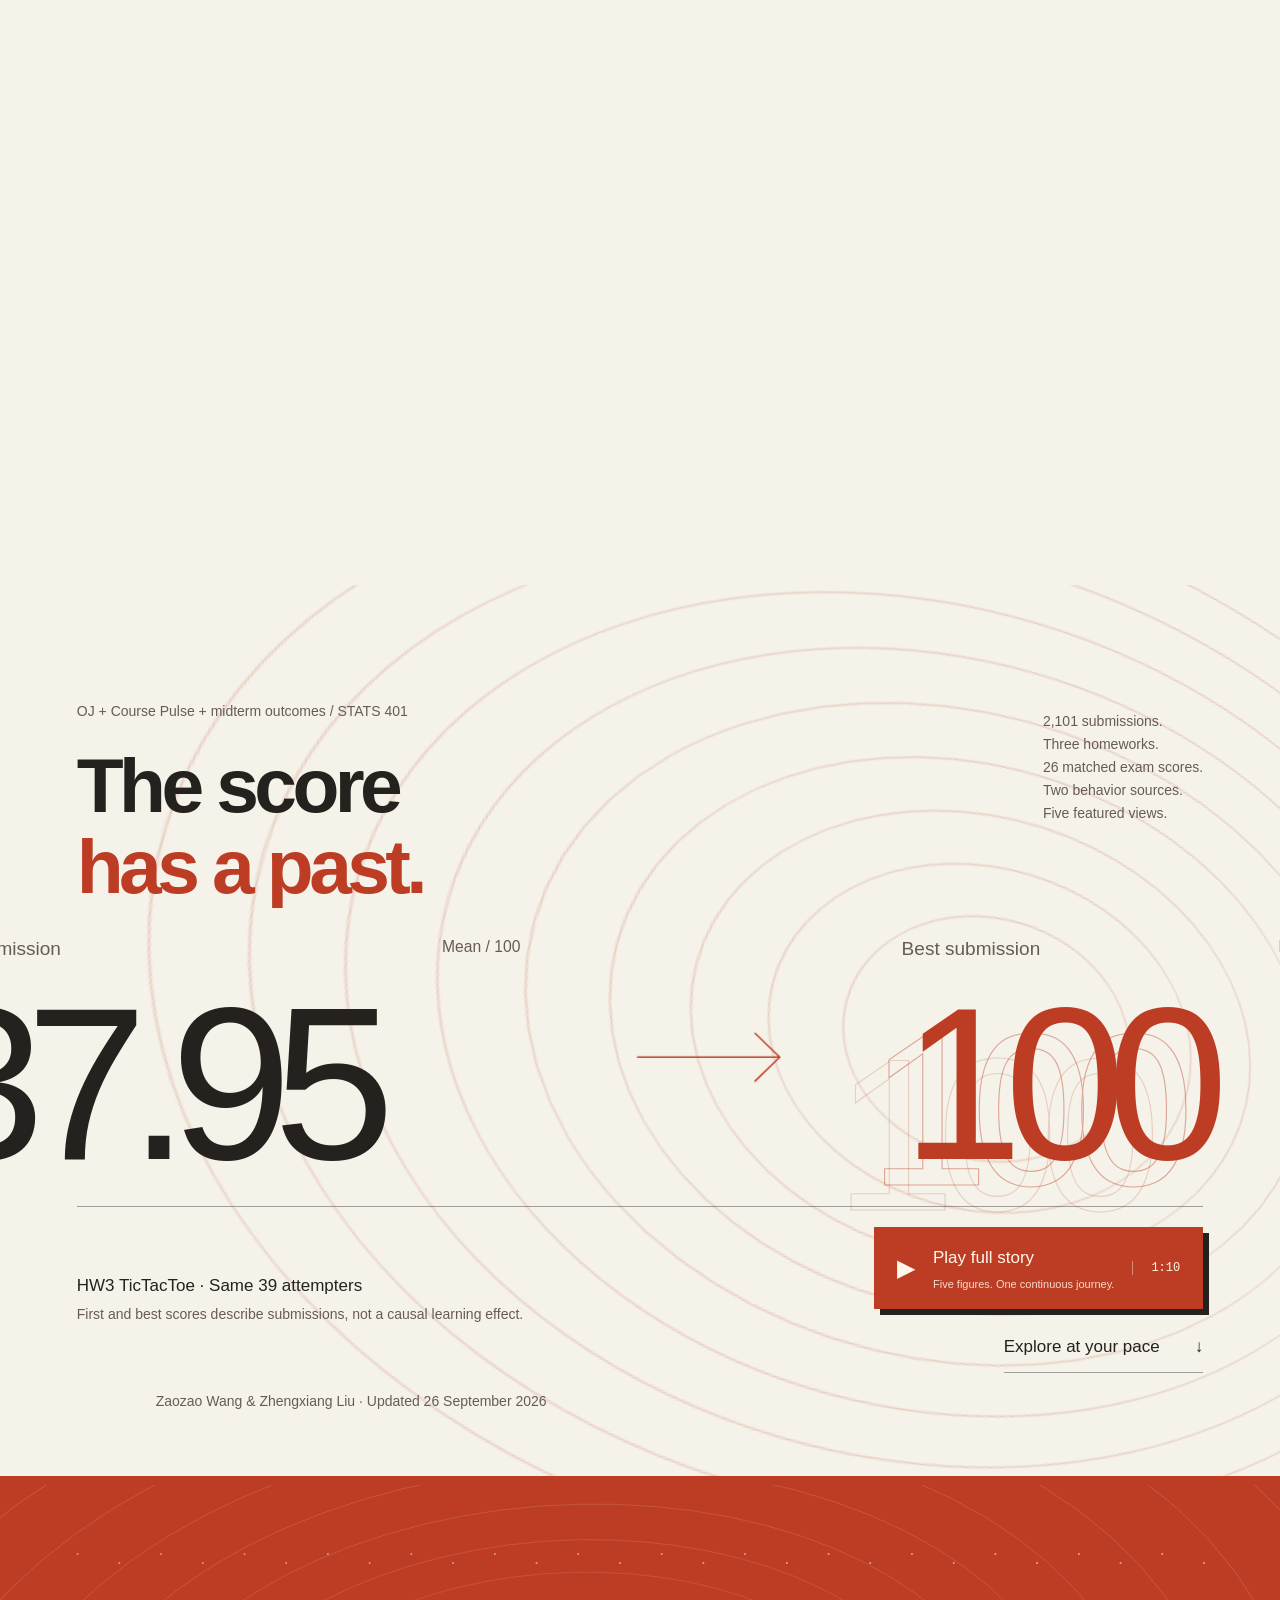
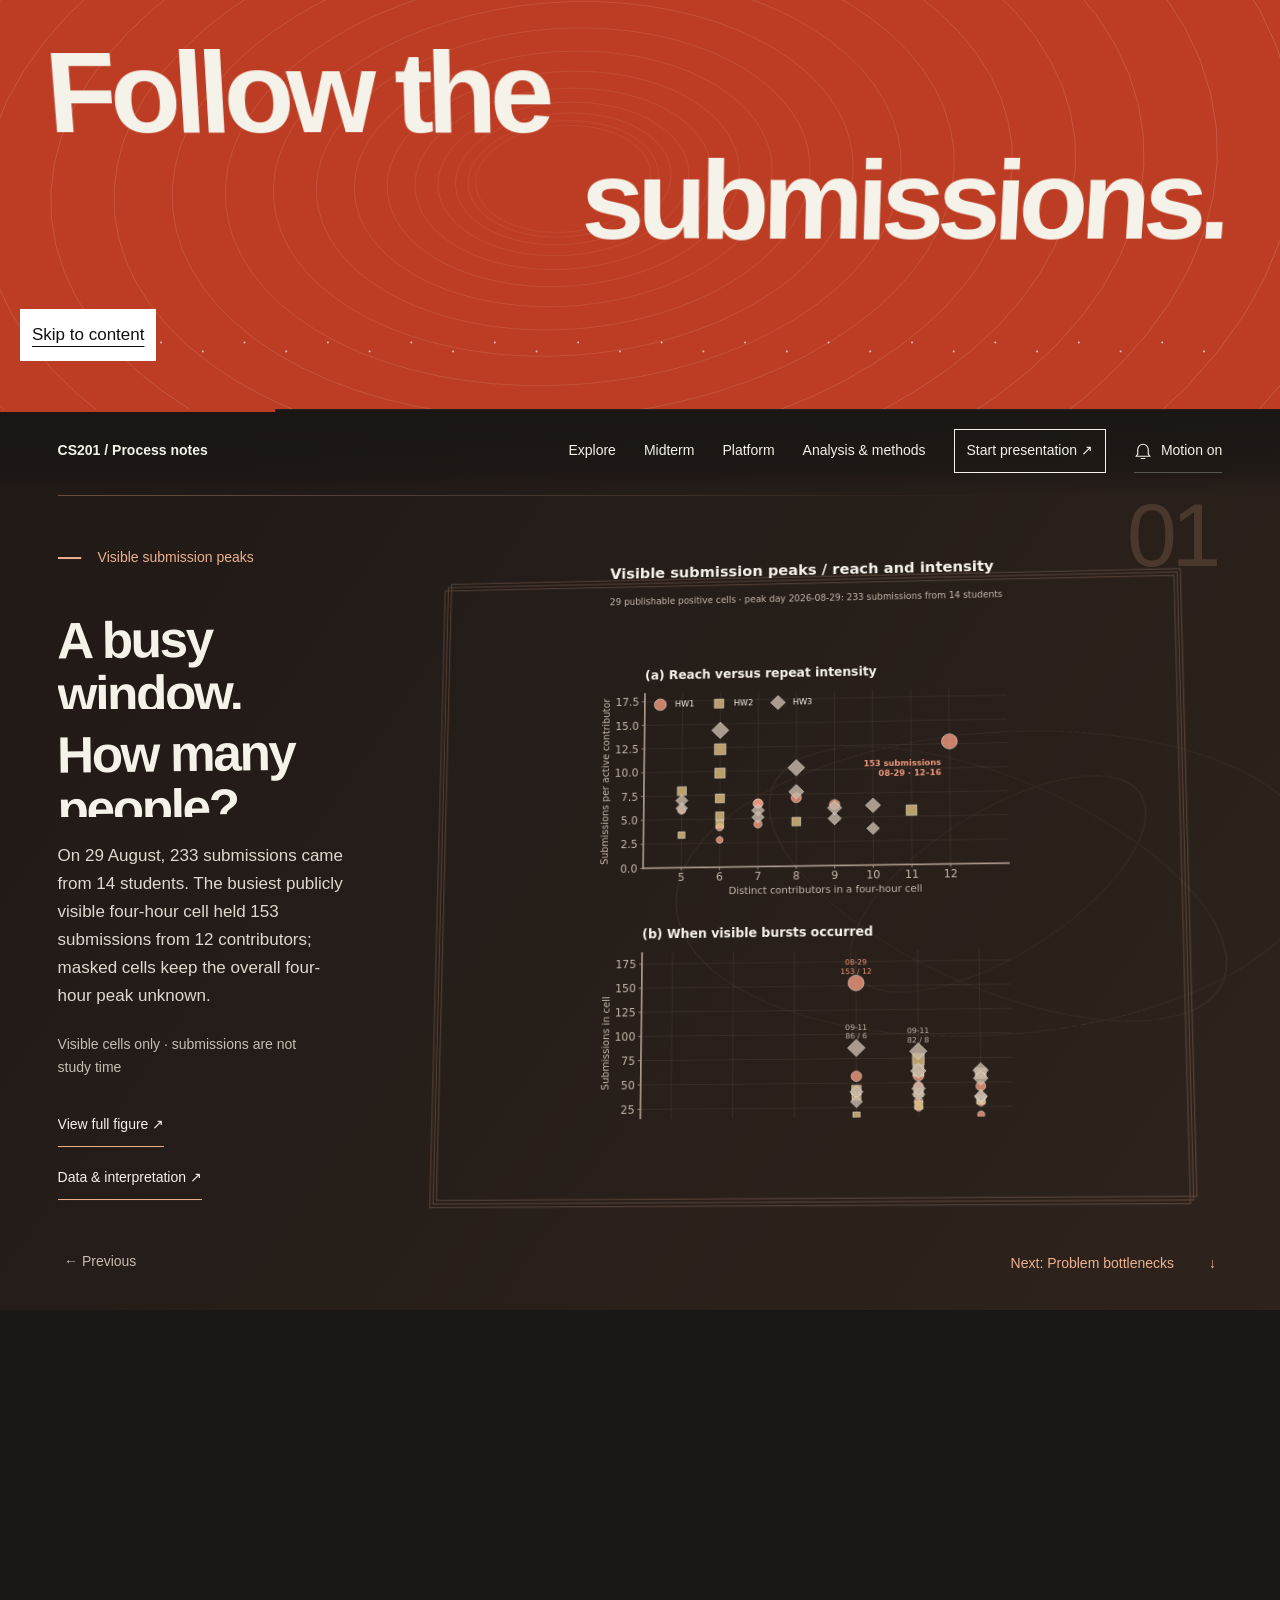
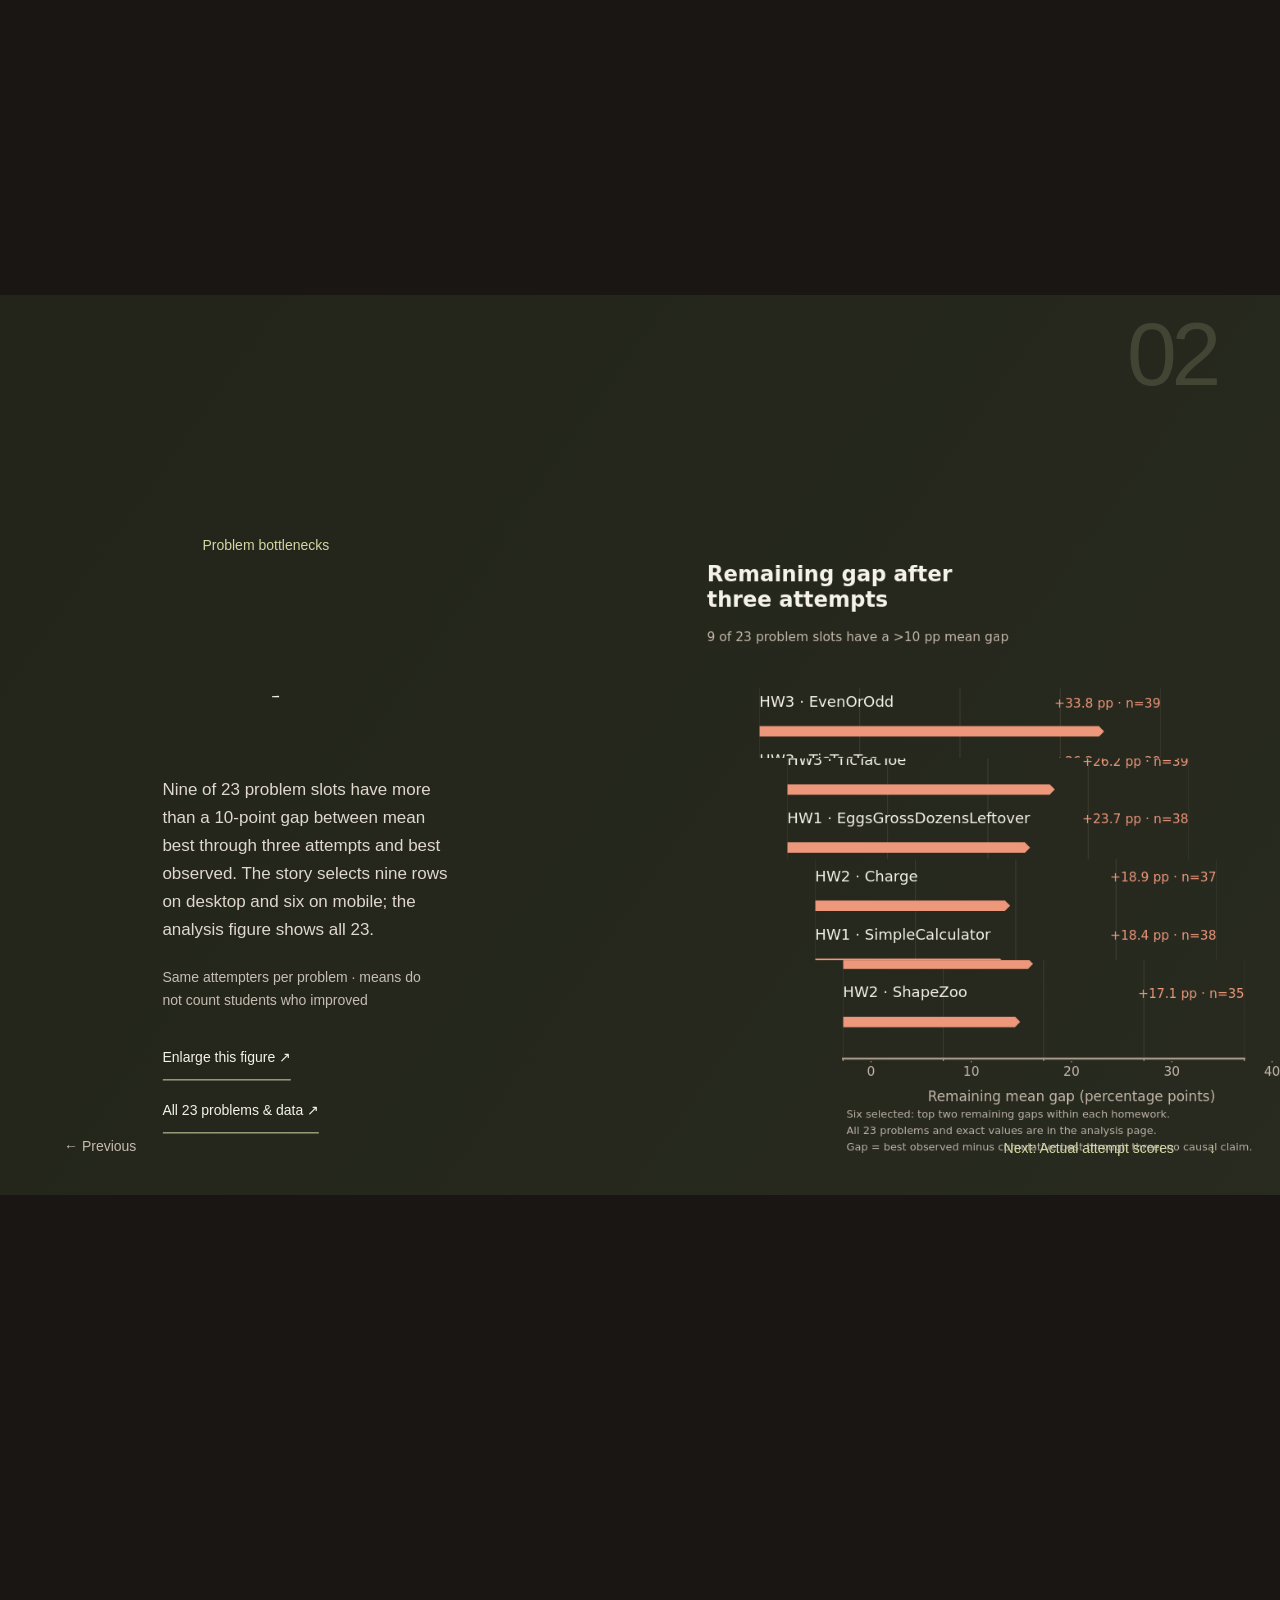
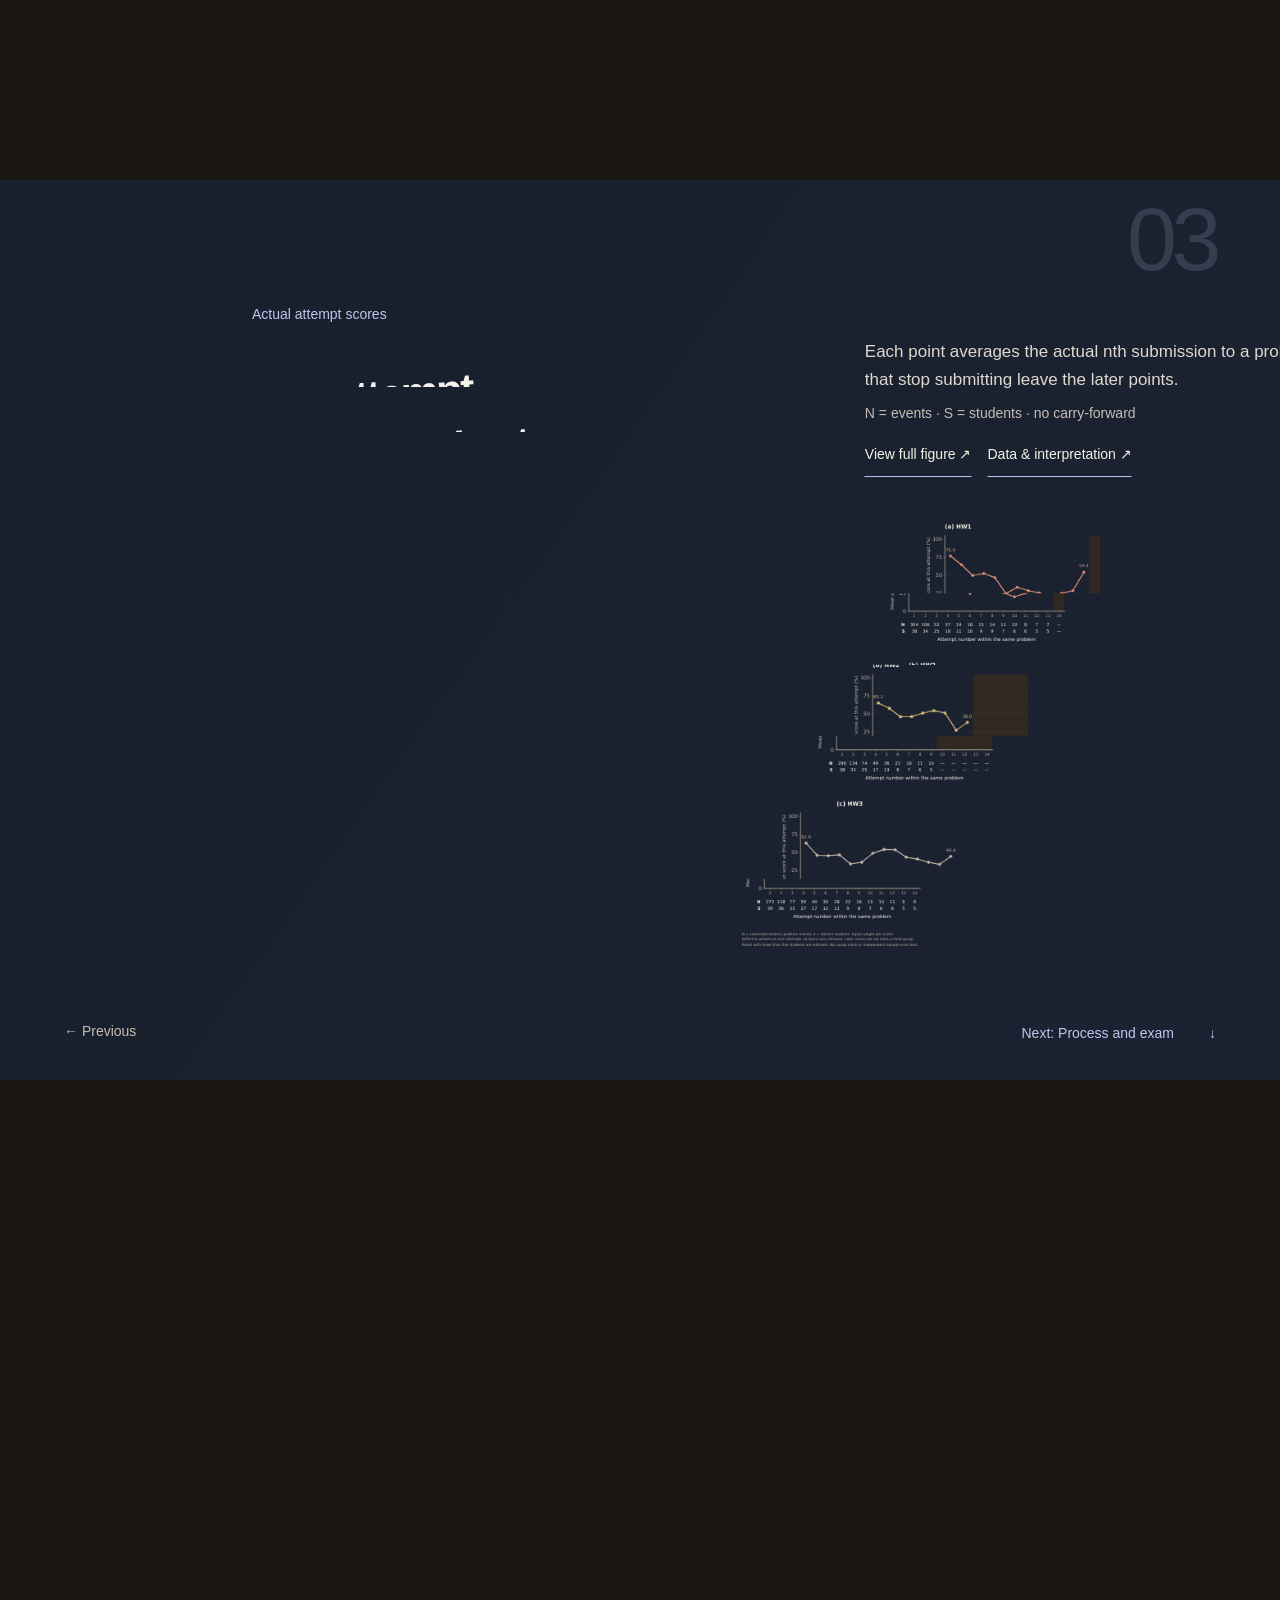
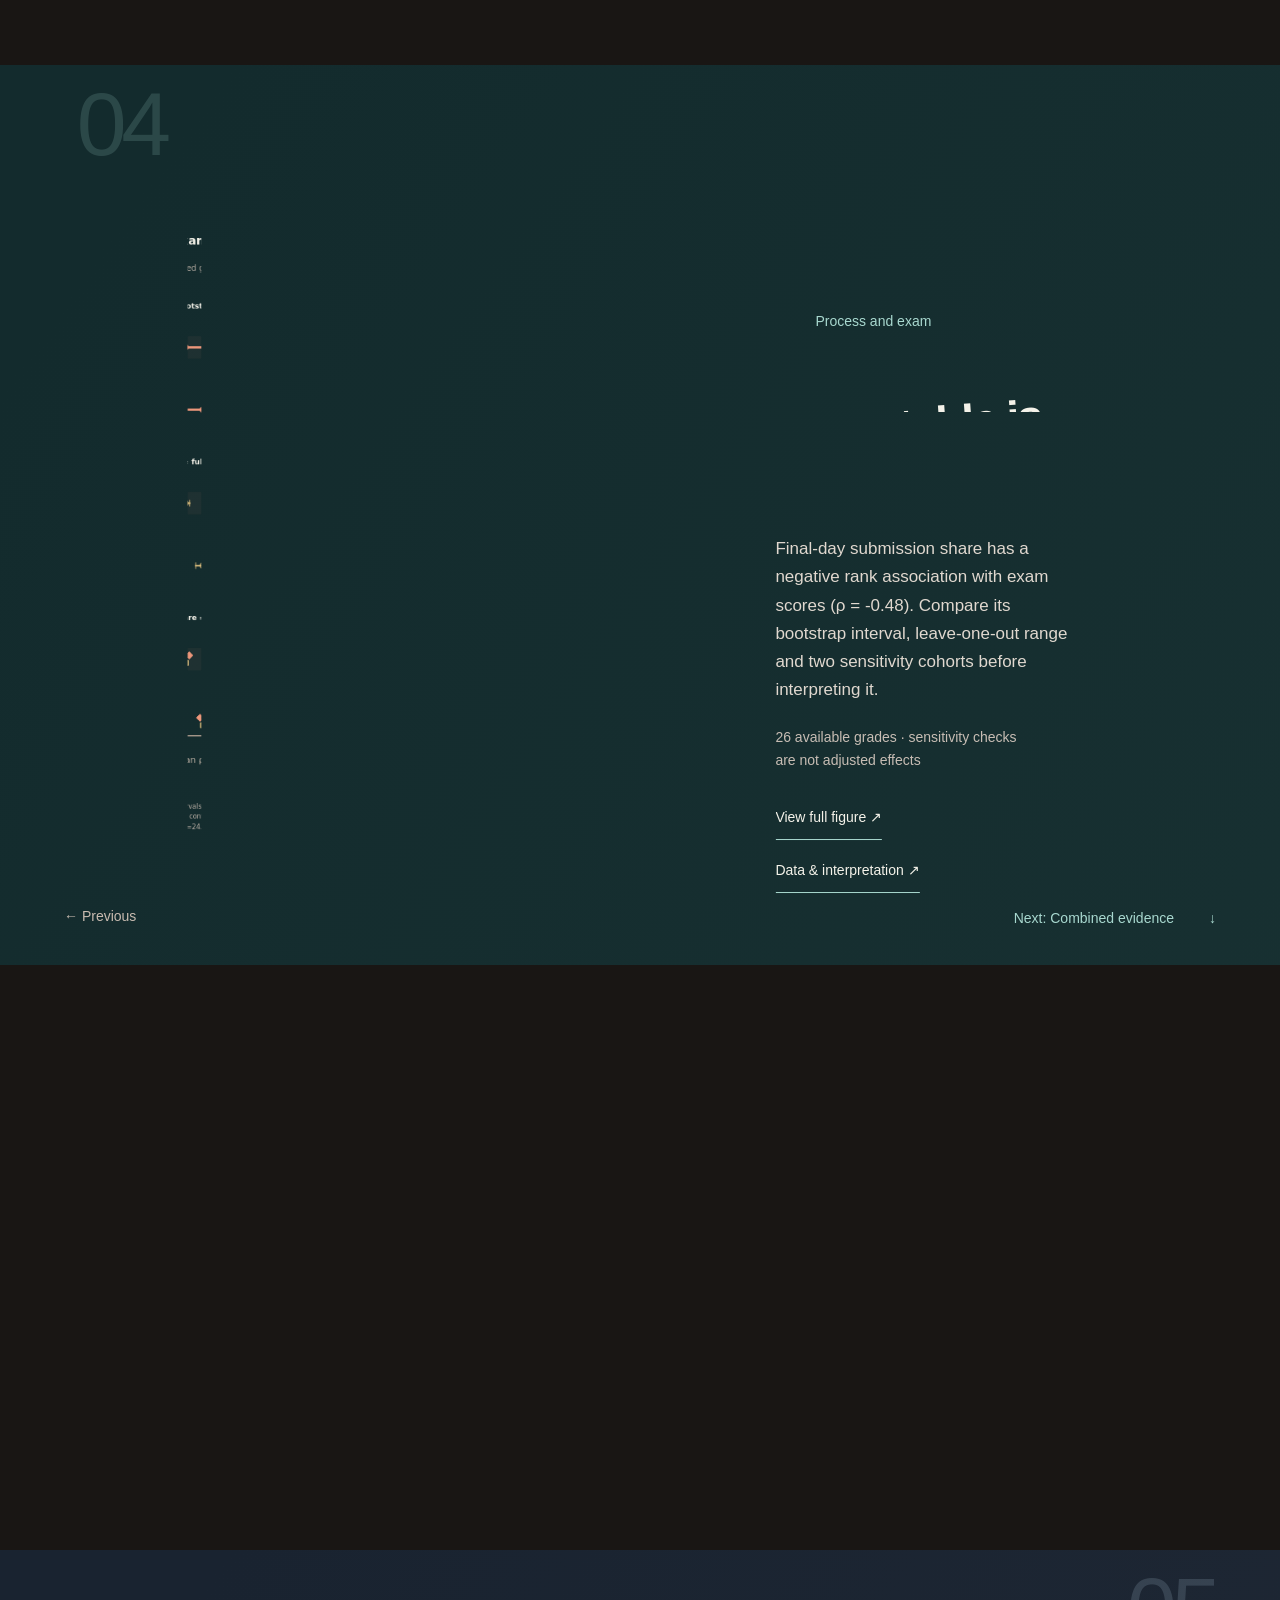
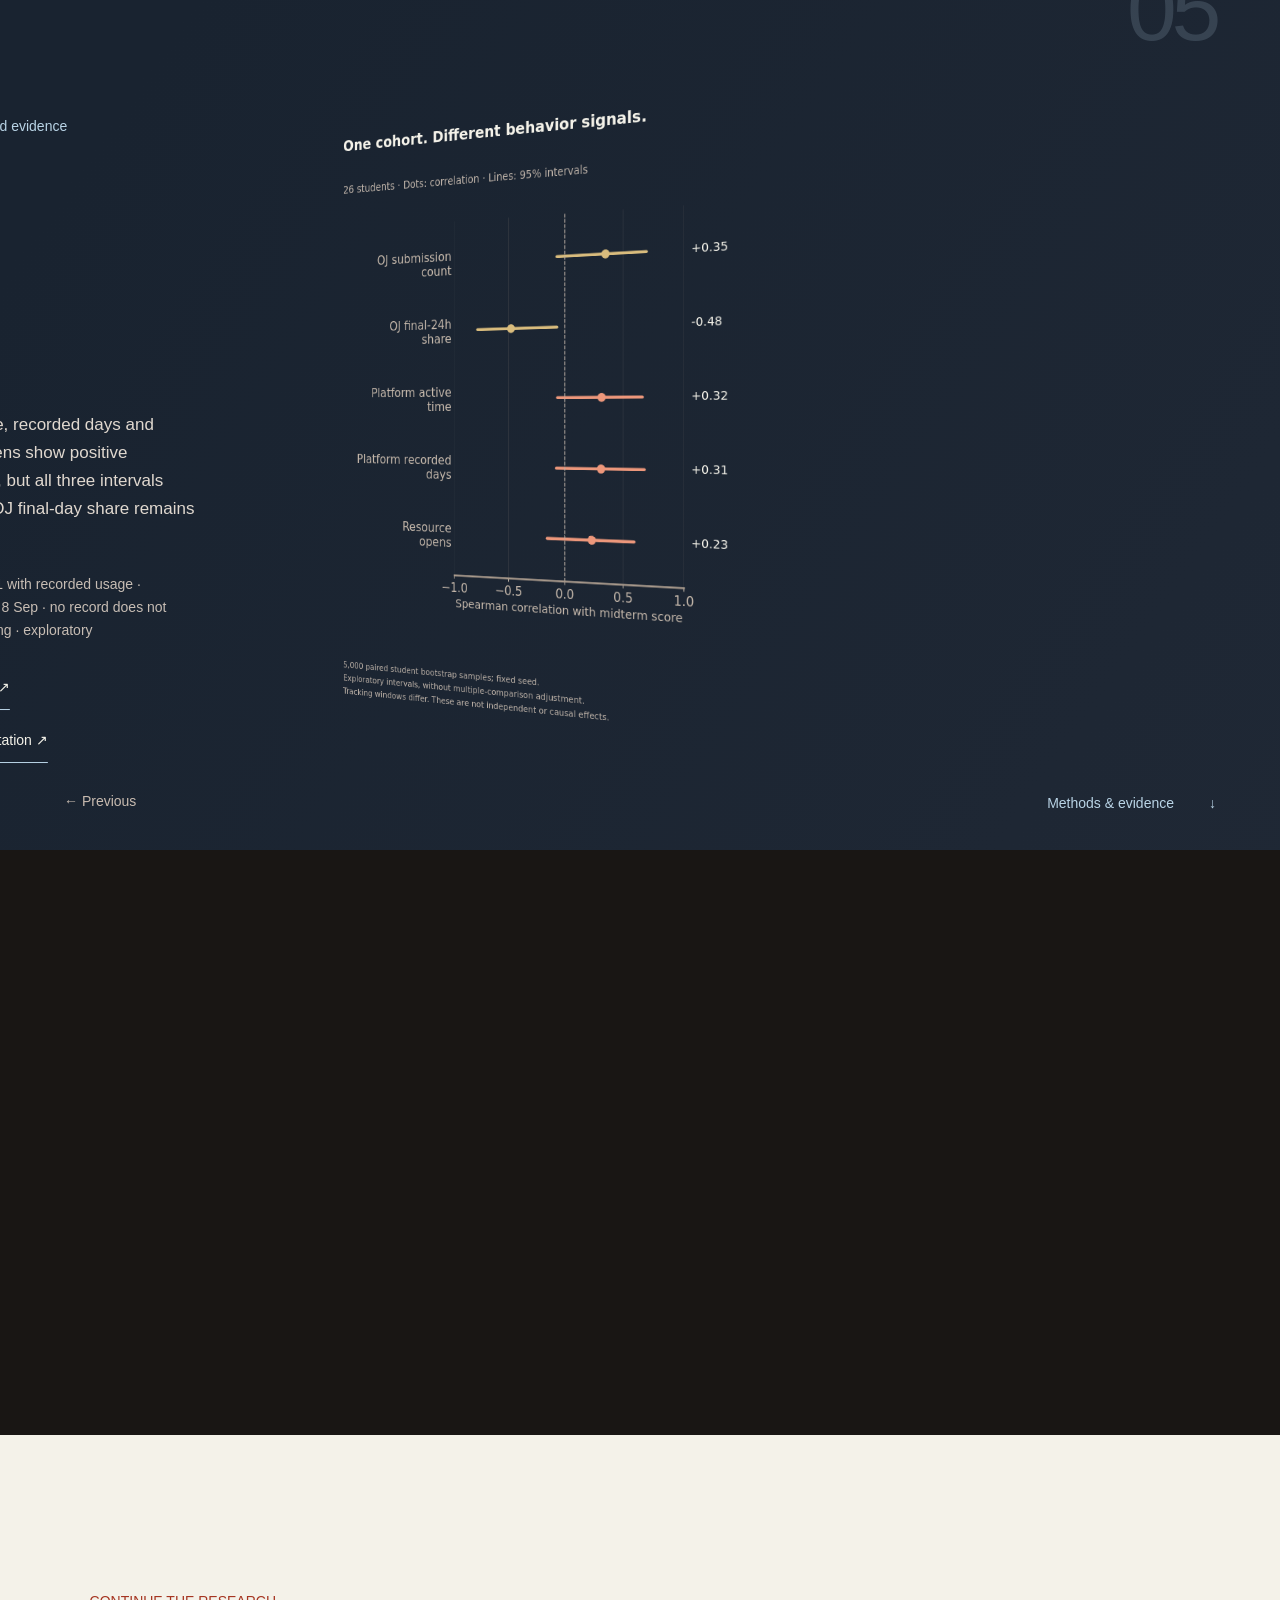
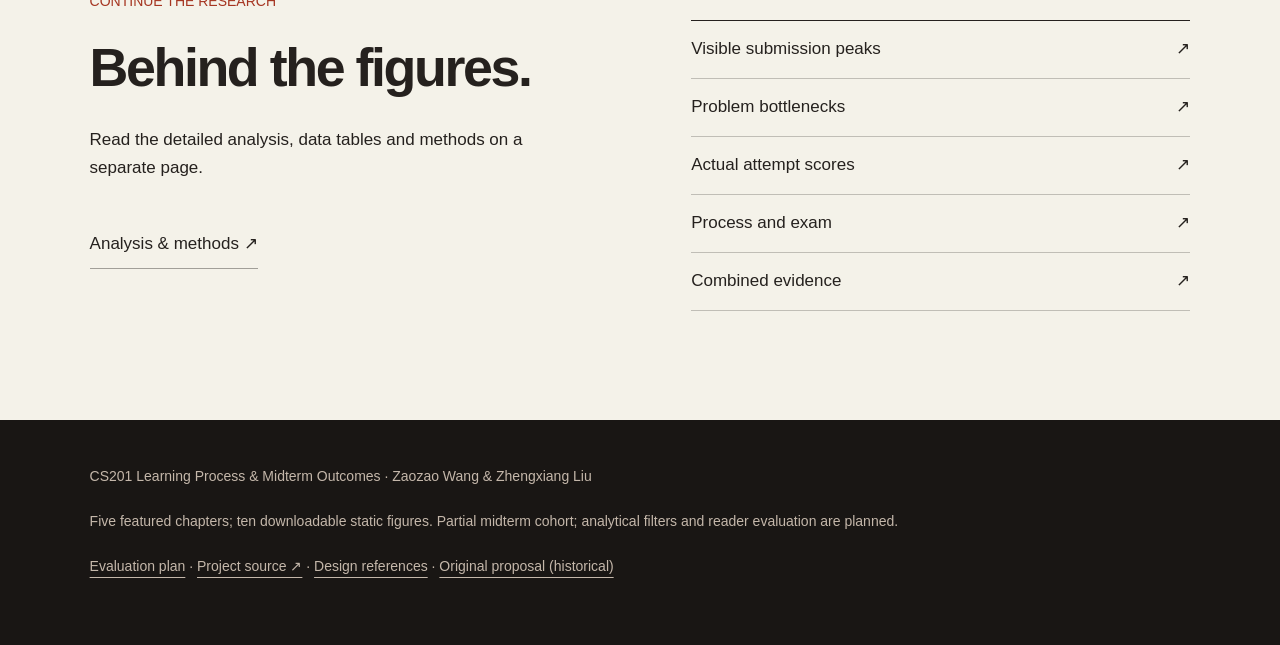
==== commit f3f62849: "Add five-figure cinematic story and presenter controls" ====
--- a/index.html
+++ b/index.html
@@ -4,8 +4,10 @@
 <meta charset="utf-8">
 <meta name="viewport" content="width=device-width,initial-scale=1">
 <title>CS201 Learning Process &amp; Midterm Outcomes</title>
-<meta name="description" content="Ten actual-data views of CS201 homework behavior and exploratory midterm associations in a partial 26-student cohort.">
+<meta name="description" content="Five featured views of CS201 homework behavior and exploratory midterm associations in a partial 26-student cohort.">
 <link rel="stylesheet" href="styles.css">
+<link rel="stylesheet" href="assets/cinema.css">
+<link rel="stylesheet" href="assets/presentation.css">
 <link rel="icon" href="assets/favicon.svg" type="image/svg+xml">
 </head>
 <body data-scene="0" data-surface="paper">
@@ -55,9 +57,10 @@
 <a href="#main">CS201 / Process notes</a>
 <nav aria-label="Main navigation">
 <a href="#scene-timing">Explore</a>
-<a href="#scene-midterm-distribution">Midterm</a>
-<a href="#scene-platform-coverage">Platform</a>
+<a href="#scene-midterm-associations">Midterm</a>
+<a href="#scene-platform-associations">Platform</a>
 <a href="analysis.html">Analysis &amp; methods</a>
+<button id="presentation-start" hidden>Start presentation ↗</button>
 <button id="motion-toggle" aria-pressed="true">
 <svg class="bell" viewBox="0 0 24 24" aria-hidden="true">
 <path d="M5 16V10a7 7 0 0 1 14 0v6l2 3H3zM9 22h6"/>
@@ -67,8 +70,19 @@
 </nav>
 </header>
 <main id="main">
-<section class="hero-track" aria-labelledby="hero-title">
+<section class="hero-track" data-present-id="home" data-present-label="Opening" data-present-duration="0" data-film-duration="0" data-film-hold="2200" data-film-word="THE SCORE" aria-labelledby="hero-title">
 <div class="hero-stage">
+<svg class="score-portal" viewBox="0 0 800 600" aria-hidden="true">
+<ellipse cx="400" cy="300" rx="80" ry="65"/>
+<ellipse cx="400" cy="300" rx="118" ry="92"/>
+<ellipse cx="400" cy="300" rx="156" ry="119"/>
+<ellipse cx="400" cy="300" rx="194" ry="146"/>
+<ellipse cx="400" cy="300" rx="232" ry="173"/>
+<ellipse cx="400" cy="300" rx="270" ry="200"/>
+<ellipse cx="400" cy="300" rx="308" ry="227"/>
+<ellipse cx="400" cy="300" rx="346" ry="254"/>
+<ellipse cx="400" cy="300" rx="384" ry="281"/>
+</svg>
 <div class="hero-heading">
 <div>
 <p class="eyebrow">OJ + Course Pulse + midterm outcomes / STATS 401</p>
@@ -77,7 +91,7 @@
 <span class="title-line">has a past.</span>
 </h1>
 </div>
-<p class="hero-context">2,101 submissions.<br>Three homeworks.<br>26 matched exam scores.<br>Two behavior sources.<br>Ten views of the evidence.</p>
+<p class="hero-context">2,101 submissions.<br>Three homeworks.<br>26 matched exam scores.<br>Two behavior sources.<br>Five featured views.</p>
 </div>
 <div class="score-composition" aria-label="HW3 TicTacToe: mean first score 37.95, mean best score 100, same 39 attempters">
 <div class="score-start">
@@ -91,128 +105,221 @@
 <div class="score-end">
 <p>Best submission <span>Mean / 100</span>
 </p>
+<div class="score-sculpture">
+<span class="score-echo" aria-hidden="true">100</span>
+<span class="score-echo" aria-hidden="true">100</span>
 <strong>100</strong>
+</div>
 </div>
 </div>
 <div class="hero-bottom">
 <p>HW3 TicTacToe · Same 39 attempters<br>
 <span>First and best scores describe submissions, not a causal learning effect.</span>
 </p>
-<a class="enter" href="#scene-timing">Look behind the score <span>↓</span>
-</a>
-</div>
-<p class="byline">Zaozao Wang &amp; Zhengxiang Liu · Updated 21 September 2026</p>
+<div class="hero-play">
+<button id="film-start" hidden>
+<span class="film-play-icon" aria-hidden="true">▶</span>
+<span>Play full story<small>Five figures. One continuous journey.</small>
+</span>
+<span id="film-length" aria-hidden="true">
+</span>
+</button>
+<a class="enter" href="#scene-timing">Explore at your pace <span>↓</span>
+</a>
+</div>
+</div>
+<p class="byline">Zaozao Wang &amp; Zhengxiang Liu · Updated 26 September 2026</p>
 <div class="hero-rule" aria-hidden="true">
 </div>
 </div>
 </section>
 <div id="journey">
 <div class="journey-opening" aria-hidden="true">
+<canvas id="journey-field">
+</canvas>
+<div class="journey-type">
 <span>Follow the</span>
 <span>submissions.</span>
 </div>
-<section class="story-chapter" id="scene-timing" data-scene="0" data-layout="atlas" data-direction="down" data-palette="copper" aria-labelledby="title-timing">
+<div class="journey-rule">
+</div>
+</div>
+<section class="story-chapter" id="scene-timing" data-scene="0" data-present-id="timing" data-present-label="Visible submission peaks" data-present-duration="4200" data-film-duration="6000" data-film-hold="6500" data-film-word="TIME" data-layout="atlas" data-direction="down" data-palette="copper" data-cinema="perspective" aria-labelledby="title-timing">
   <div class="chapter-stage">
     <div class="scene-wash" aria-hidden="true">
+</div>
+    <div class="scene-orbit" aria-hidden="true">
+<i>
+</i>
+<i>
+</i>
+<i>
+</i>
+</div>
+    <div class="scene-thread" aria-hidden="true">
 </div>
     <span class="scene-index" aria-hidden="true">01</span>
     <div class="chapter-layout">
     <div class="chapter-copy">
-      <p class="eyebrow">Timing</p>
-      <h2 id="title-timing">233 submissions.<br>14 people.</h2>
-      <p>On 29 August, activity volume and participation told different stories. A busy period does not mean the whole class was working.</p>
-      <p class="reading-note">Four-hour cells · Beijing time · groups below five masked</p>
+      <p class="eyebrow">Visible submission peaks</p>
+      <h2 id="title-timing">
+<span class="title-mask">
+<span style="--line:0">A busy window.</span>
+</span>
+<br>
+<span class="title-mask">
+<span style="--line:1">How many people?</span>
+</span>
+</h2>
+      <p>On 29 August, 233 submissions came from 14 students. The busiest publicly visible four-hour cell held 153 submissions from 12 contributors; masked cells keep the overall four-hour peak unknown.</p>
+      <p class="reading-note">Visible cells only · submissions are not study time</p>
       <div class="chapter-actions">
-        <button class="focus-link" data-figure="01-calendar" data-title="Timing" data-note="Four-hour cells · Beijing time · groups below five masked">
+        <button class="focus-link" data-figure="01-calendar" data-title="Visible submission peaks" data-note="Visible cells only · submissions are not study time">
 <span class="hold-fill" aria-hidden="true">
 </span>View full figure ↗</button>
         <a href="analysis.html#timing">Data &amp; interpretation ↗</a>
       </div>
     </div>
     <figure class="chapter-figure" data-entrance="scan">
+      <div class="figure-depth" aria-hidden="true">
+<i style="--plane:1">
+</i>
+<i style="--plane:2">
+</i>
+<i style="--plane:3">
+</i>
+</div>
       <picture>
 <source media="(max-width:700px)" srcset="assets/story/01-calendar-mobile.svg">
-<img src="assets/story/01-calendar.svg" alt="Timing. On 29 August, activity volume and participation told different stories. A busy period does not mean the whole class was working. Four-hour cells · Beijing time · groups below five masked" decoding="async">
+<img src="assets/story/01-calendar.svg" alt="Visible submission peaks. On 29 August, 233 submissions came from 14 students. The busiest publicly visible four-hour cell held 153 submissions from 12 contributors; masked cells keep the overall four-hour peak unknown. Visible cells only · submissions are not study time" decoding="async">
 </picture>
 
     </figure>
     </div>
     <a class="previous-chapter" href="#main" aria-label="Previous chapter">← Previous</a>
-    <a class="next-chapter" href="#scene-retries">Next: Retries <span>↓</span>
+    <a class="next-chapter" href="#scene-scores">Next: Problem bottlenecks <span>↓</span>
 </a>
   </div>
 </section>
-<section class="story-chapter" id="scene-retries" data-scene="1" data-layout="reverse" data-direction="left" data-palette="ocean" aria-labelledby="title-retries">
+<section class="story-chapter" id="scene-scores" data-scene="1" data-present-id="scores" data-present-label="Problem bottlenecks" data-present-duration="3000" data-film-duration="4600" data-film-hold="7500" data-film-word="THE GAP" data-layout="offset" data-direction="diagonal" data-palette="olive" data-cinema="slices" aria-labelledby="title-scores">
   <div class="chapter-stage">
     <div class="scene-wash" aria-hidden="true">
+</div>
+    <div class="scene-orbit" aria-hidden="true">
+<i>
+</i>
+<i>
+</i>
+<i>
+</i>
+</div>
+    <div class="scene-thread" aria-hidden="true">
 </div>
     <span class="scene-index" aria-hidden="true">02</span>
     <div class="chapter-layout">
     <div class="chapter-copy">
-      <p class="eyebrow">Retries</p>
-      <h2 id="title-retries">Similar medians.<br>Different paths.</h2>
-      <p>Typical counts are 12.5, 13 and 14. Behind those medians, the observed ranges are 8–98, 3–62 and 7–108.</p>
-      <p class="reading-note">Window submitters only · counts do not measure effort</p>
+      <p class="eyebrow">Problem bottlenecks</p>
+      <h2 id="title-scores">
+<span class="title-mask">
+<span style="--line:0">Which problems</span>
+</span>
+<br>
+<span class="title-mask">
+<span style="--line:1">keep a gap?</span>
+</span>
+</h2>
+      <p>Nine of 23 problem slots have more than a 10-point gap between mean best through three attempts and best observed. The story selects nine rows on desktop and six on mobile; the analysis figure shows all 23.</p>
+      <p class="reading-note">Same attempters per problem · means do not count students who improved</p>
       <div class="chapter-actions">
-        <button class="focus-link" data-figure="02-attempts" data-title="Retries" data-note="Window submitters only · counts do not measure effort">
+        <button class="focus-link" data-figure="03-score-progression" data-title="Problem bottlenecks" data-note="Same attempters per problem · means do not count students who improved">
 <span class="hold-fill" aria-hidden="true">
-</span>View full figure ↗</button>
-        <a href="analysis.html#retries">Data &amp; interpretation ↗</a>
+</span>Enlarge this figure ↗</button>
+        <a href="analysis.html#scores">All 23 problems &amp; data ↗</a>
       </div>
     </div>
-    <figure class="chapter-figure" data-entrance="push">
+    <figure class="chapter-figure" data-entrance="diagonal">
+      <div class="figure-depth" aria-hidden="true">
+<i style="--plane:1">
+</i>
+<i style="--plane:2">
+</i>
+<i style="--plane:3">
+</i>
+</div>
       <picture>
-<source media="(max-width:700px)" srcset="assets/story/02-attempts-mobile.svg">
-<img src="assets/story/02-attempts.svg" alt="Retries. Typical counts are 12.5, 13 and 14. Behind those medians, the observed ranges are 8–98, 3–62 and 7–108. Window submitters only · counts do not measure effort" decoding="async">
-</picture>
-
+<source media="(max-width:700px)" srcset="assets/story/03-score-progression-mobile.svg">
+<img src="assets/story/03-score-progression.svg" alt="Problem bottlenecks. Nine of 23 problem slots have more than a 10-point gap between mean best through three attempts and best observed. The story selects nine rows on desktop and six on mobile; the analysis figure shows all 23. Same attempters per problem · means do not count students who improved" decoding="async">
+</picture>
+<div class="cinema-strip" style="--strip:0;--cut-top:0.0000%;--cut-bottom:83.3333%" aria-hidden="true">
+<picture>
+<source media="(max-width:700px)" srcset="assets/story/03-score-progression-mobile.svg">
+<img src="assets/story/03-score-progression.svg" alt="" loading="lazy" decoding="async">
+</picture>
+</div>
+<div class="cinema-strip" style="--strip:1;--cut-top:16.6667%;--cut-bottom:66.6667%" aria-hidden="true">
+<picture>
+<source media="(max-width:700px)" srcset="assets/story/03-score-progression-mobile.svg">
+<img src="assets/story/03-score-progression.svg" alt="" loading="lazy" decoding="async">
+</picture>
+</div>
+<div class="cinema-strip" style="--strip:2;--cut-top:33.3333%;--cut-bottom:50.0000%" aria-hidden="true">
+<picture>
+<source media="(max-width:700px)" srcset="assets/story/03-score-progression-mobile.svg">
+<img src="assets/story/03-score-progression.svg" alt="" loading="lazy" decoding="async">
+</picture>
+</div>
+<div class="cinema-strip" style="--strip:3;--cut-top:50.0000%;--cut-bottom:33.3333%" aria-hidden="true">
+<picture>
+<source media="(max-width:700px)" srcset="assets/story/03-score-progression-mobile.svg">
+<img src="assets/story/03-score-progression.svg" alt="" loading="lazy" decoding="async">
+</picture>
+</div>
+<div class="cinema-strip" style="--strip:4;--cut-top:66.6667%;--cut-bottom:16.6667%" aria-hidden="true">
+<picture>
+<source media="(max-width:700px)" srcset="assets/story/03-score-progression-mobile.svg">
+<img src="assets/story/03-score-progression.svg" alt="" loading="lazy" decoding="async">
+</picture>
+</div>
+<div class="cinema-strip" style="--strip:5;--cut-top:83.3333%;--cut-bottom:0.0000%" aria-hidden="true">
+<picture>
+<source media="(max-width:700px)" srcset="assets/story/03-score-progression-mobile.svg">
+<img src="assets/story/03-score-progression.svg" alt="" loading="lazy" decoding="async">
+</picture>
+</div>
     </figure>
     </div>
     <a class="previous-chapter" href="#scene-timing" aria-label="Previous chapter">← Previous</a>
-    <a class="next-chapter" href="#scene-scores">Next: First to best <span>↓</span>
+    <a class="next-chapter" href="#scene-attempt-scores">Next: Actual attempt scores <span>↓</span>
 </a>
   </div>
 </section>
-<section class="story-chapter" id="scene-scores" data-scene="2" data-layout="offset" data-direction="diagonal" data-palette="olive" aria-labelledby="title-scores">
+<section class="story-chapter" id="scene-attempt-scores" data-scene="2" data-present-id="attempt-scores" data-present-label="Actual attempt scores" data-present-duration="2000" data-film-duration="3400" data-film-hold="7000" data-film-word="AGAIN." data-layout="panorama" data-direction="right" data-palette="ink" data-cinema="slices" aria-labelledby="title-attempt-scores">
   <div class="chapter-stage">
     <div class="scene-wash" aria-hidden="true">
+</div>
+    <div class="scene-orbit" aria-hidden="true">
+<i>
+</i>
+<i>
+</i>
+<i>
+</i>
+</div>
+    <div class="scene-thread" aria-hidden="true">
 </div>
     <span class="scene-index" aria-hidden="true">03</span>
     <div class="chapter-layout">
     <div class="chapter-copy">
-      <p class="eyebrow">First to best</p>
-      <h2 id="title-scores">The endpoint<br>leaves things out.</h2>
-      <p>For HW3 TicTacToe, the same 39 attempters average 37.95 first and 100 best. The final score hides that difference.</p>
-      <p class="reading-note">Same attempters · normalized scores · no causal claim</p>
-      <div class="chapter-actions">
-        <button class="focus-link" data-figure="03-score-progression" data-title="First to best" data-note="Same attempters · normalized scores · no causal claim">
-<span class="hold-fill" aria-hidden="true">
-</span>View full figure ↗</button>
-        <a href="analysis.html#scores">Data &amp; interpretation ↗</a>
-      </div>
-    </div>
-    <figure class="chapter-figure" data-entrance="diagonal">
-      <picture>
-<source media="(max-width:700px)" srcset="assets/story/03-score-progression-mobile.svg">
-<img src="assets/story/03-score-progression.svg" alt="First to best. For HW3 TicTacToe, the same 39 attempters average 37.95 first and 100 best. The final score hides that difference. Same attempters · normalized scores · no causal claim" decoding="async">
-</picture>
-
-    </figure>
-    </div>
-    <a class="previous-chapter" href="#scene-retries" aria-label="Previous chapter">← Previous</a>
-    <a class="next-chapter" href="#scene-attempt-scores">Next: Actual attempt scores <span>↓</span>
-</a>
-  </div>
-</section>
-<section class="story-chapter" id="scene-attempt-scores" data-scene="3" data-layout="panorama" data-direction="right" data-palette="ink" aria-labelledby="title-attempt-scores">
-  <div class="chapter-stage">
-    <div class="scene-wash" aria-hidden="true">
-</div>
-    <span class="scene-index" aria-hidden="true">04</span>
-    <div class="chapter-layout">
-    <div class="chapter-copy">
       <p class="eyebrow">Actual attempt scores</p>
-      <h2 id="title-attempt-scores">A new attempt.<br>A different cohort.</h2>
+      <h2 id="title-attempt-scores">
+<span class="title-mask">
+<span style="--line:0">A new attempt.</span>
+</span>
+<br>
+<span class="title-mask">
+<span style="--line:1">A different cohort.</span>
+</span>
+</h2>
       <p>Each point averages the actual nth submission to a problem. Pairs that stop submitting leave the later points.</p>
       <p class="reading-note">N = events · S = students · no carry-forward</p>
       <div class="chapter-actions">
@@ -222,266 +329,419 @@
         <a href="analysis.html#attempt-scores">Data &amp; interpretation ↗</a>
       </div>
     </div>
-    <figure class="chapter-figure" data-entrance="shards">
+    <figure class="chapter-figure" data-entrance="push">
+      <div class="figure-depth" aria-hidden="true">
+<i style="--plane:1">
+</i>
+<i style="--plane:2">
+</i>
+<i style="--plane:3">
+</i>
+</div>
       <picture>
 <source media="(max-width:700px)" srcset="assets/story/04-attempt-scores-mobile.svg">
 <img src="assets/story/04-attempt-scores.svg" alt="Actual attempt scores. Each point averages the actual nth submission to a problem. Pairs that stop submitting leave the later points. N = events · S = students · no carry-forward" decoding="async">
 </picture>
-<div class="figure-shard shard-0" aria-hidden="true">
+<div class="cinema-strip" style="--strip:0;--cut-top:0.0000%;--cut-bottom:83.3333%" aria-hidden="true">
 <picture>
 <source media="(max-width:700px)" srcset="assets/story/04-attempt-scores-mobile.svg">
 <img src="assets/story/04-attempt-scores.svg" alt="" loading="lazy" decoding="async">
 </picture>
 </div>
-<div class="figure-shard shard-1" aria-hidden="true">
+<div class="cinema-strip" style="--strip:1;--cut-top:16.6667%;--cut-bottom:66.6667%" aria-hidden="true">
 <picture>
 <source media="(max-width:700px)" srcset="assets/story/04-attempt-scores-mobile.svg">
 <img src="assets/story/04-attempt-scores.svg" alt="" loading="lazy" decoding="async">
 </picture>
 </div>
-<div class="figure-shard shard-2" aria-hidden="true">
+<div class="cinema-strip" style="--strip:2;--cut-top:33.3333%;--cut-bottom:50.0000%" aria-hidden="true">
 <picture>
 <source media="(max-width:700px)" srcset="assets/story/04-attempt-scores-mobile.svg">
 <img src="assets/story/04-attempt-scores.svg" alt="" loading="lazy" decoding="async">
 </picture>
 </div>
-<div class="figure-shard shard-3" aria-hidden="true">
+<div class="cinema-strip" style="--strip:3;--cut-top:50.0000%;--cut-bottom:33.3333%" aria-hidden="true">
 <picture>
 <source media="(max-width:700px)" srcset="assets/story/04-attempt-scores-mobile.svg">
 <img src="assets/story/04-attempt-scores.svg" alt="" loading="lazy" decoding="async">
 </picture>
 </div>
+<div class="cinema-strip" style="--strip:4;--cut-top:66.6667%;--cut-bottom:16.6667%" aria-hidden="true">
+<picture>
+<source media="(max-width:700px)" srcset="assets/story/04-attempt-scores-mobile.svg">
+<img src="assets/story/04-attempt-scores.svg" alt="" loading="lazy" decoding="async">
+</picture>
+</div>
+<div class="cinema-strip" style="--strip:5;--cut-top:83.3333%;--cut-bottom:0.0000%" aria-hidden="true">
+<picture>
+<source media="(max-width:700px)" srcset="assets/story/04-attempt-scores-mobile.svg">
+<img src="assets/story/04-attempt-scores.svg" alt="" loading="lazy" decoding="async">
+</picture>
+</div>
     </figure>
     </div>
     <a class="previous-chapter" href="#scene-scores" aria-label="Previous chapter">← Previous</a>
-    <a class="next-chapter" href="#scene-midterm-distribution">Next: Midterm scores <span>↓</span>
+    <a class="next-chapter" href="#scene-midterm-associations">Next: Process and exam <span>↓</span>
 </a>
   </div>
 </section>
-<section class="story-chapter" id="scene-midterm-distribution" data-scene="4" data-layout="reverse" data-direction="up" data-palette="plum" aria-labelledby="title-midterm-distribution">
+<section class="story-chapter" id="scene-midterm-associations" data-scene="3" data-present-id="midterm-associations" data-present-label="Process and exam" data-present-duration="3200" data-film-duration="5200" data-film-hold="9000" data-film-word="THE TEST" data-layout="editorial" data-direction="left" data-palette="teal" data-cinema="focus" aria-labelledby="title-midterm-associations">
   <div class="chapter-stage">
     <div class="scene-wash" aria-hidden="true">
 </div>
-    <span class="scene-index" aria-hidden="true">05</span>
-    <div class="chapter-layout">
-    <div class="chapter-copy">
-      <p class="eyebrow">Midterm scores</p>
-      <h2 id="title-midterm-distribution">Same homework.<br>A wider spread.</h2>
-      <p>The 26 available exam scores average 90.02. This is a partial cohort: 15 eligible roster members are not in the supplied grade excerpt.</p>
-      <p class="reading-note">Raw exam points · scores above 100 retained · 26 of 41 members</p>
-      <div class="chapter-actions">
-        <button class="focus-link" data-figure="05-midterm-distribution" data-title="Midterm scores" data-note="Raw exam points · scores above 100 retained · 26 of 41 members">
-<span class="hold-fill" aria-hidden="true">
-</span>View full figure ↗</button>
-        <a href="analysis.html#midterm-distribution">Data &amp; interpretation ↗</a>
-      </div>
-    </div>
-    <figure class="chapter-figure" data-entrance="iris">
-      <picture>
-<source media="(max-width:700px)" srcset="assets/story/05-midterm-distribution-mobile.svg">
-<img src="assets/story/05-midterm-distribution.svg" alt="Midterm scores. The 26 available exam scores average 90.02. This is a partial cohort: 15 eligible roster members are not in the supplied grade excerpt. Raw exam points · scores above 100 retained · 26 of 41 members" decoding="async">
-</picture>
-
-    </figure>
-    </div>
-    <a class="previous-chapter" href="#scene-attempt-scores" aria-label="Previous chapter">← Previous</a>
-    <a class="next-chapter" href="#scene-midterm-associations">Next: Process and exam <span>↓</span>
-</a>
-  </div>
-</section>
-<section class="story-chapter" id="scene-midterm-associations" data-scene="5" data-layout="editorial" data-direction="left" data-palette="teal" aria-labelledby="title-midterm-associations">
-  <div class="chapter-stage">
-    <div class="scene-wash" aria-hidden="true">
-</div>
-    <span class="scene-index" aria-hidden="true">06</span>
+    <div class="scene-orbit" aria-hidden="true">
+<i>
+</i>
+<i>
+</i>
+<i>
+</i>
+</div>
+    <div class="scene-thread" aria-hidden="true">
+</div>
+    <span class="scene-index" aria-hidden="true">04</span>
     <div class="chapter-layout">
     <div class="chapter-copy">
       <p class="eyebrow">Process and exam</p>
-      <h2 id="title-midterm-associations">An association.<br>Not an explanation.</h2>
-      <p>Final-day submission share has a negative rank association with exam scores (ρ = -0.48). Count and first-score intervals cross zero.</p>
-      <p class="reading-note">Paired student bootstrap · partial cohort · no causal claim</p>
+      <h2 id="title-midterm-associations">
+<span class="title-mask">
+<span style="--line:0">How stable is</span>
+</span>
+<br>
+<span class="title-mask">
+<span style="--line:1">the association?</span>
+</span>
+</h2>
+      <p>Final-day submission share has a negative rank association with exam scores (ρ = -0.48). Compare its bootstrap interval, leave-one-out range and two sensitivity cohorts before interpreting it.</p>
+      <p class="reading-note">26 available grades · sensitivity checks are not adjusted effects</p>
       <div class="chapter-actions">
-        <button class="focus-link" data-figure="06-midterm-associations" data-title="Process and exam" data-note="Paired student bootstrap · partial cohort · no causal claim">
+        <button class="focus-link" data-figure="06-midterm-associations" data-title="Process and exam" data-note="26 available grades · sensitivity checks are not adjusted effects">
 <span class="hold-fill" aria-hidden="true">
 </span>View full figure ↗</button>
         <a href="analysis.html#midterm-associations">Data &amp; interpretation ↗</a>
       </div>
     </div>
     <figure class="chapter-figure" data-entrance="push">
+      <div class="figure-depth" aria-hidden="true">
+<i style="--plane:1">
+</i>
+<i style="--plane:2">
+</i>
+<i style="--plane:3">
+</i>
+</div>
       <picture>
 <source media="(max-width:700px)" srcset="assets/story/06-midterm-associations-mobile.svg">
-<img src="assets/story/06-midterm-associations.svg" alt="Process and exam. Final-day submission share has a negative rank association with exam scores (ρ = -0.48). Count and first-score intervals cross zero. Paired student bootstrap · partial cohort · no causal claim" decoding="async">
+<img src="assets/story/06-midterm-associations.svg" alt="Process and exam. Final-day submission share has a negative rank association with exam scores (ρ = -0.48). Compare its bootstrap interval, leave-one-out range and two sensitivity cohorts before interpreting it. 26 available grades · sensitivity checks are not adjusted effects" decoding="async">
 </picture>
 
     </figure>
     </div>
-    <a class="previous-chapter" href="#scene-midterm-distribution" aria-label="Previous chapter">← Previous</a>
-    <a class="next-chapter" href="#scene-midterm-attempt-groups">Next: Overlapping outcomes <span>↓</span>
+    <a class="previous-chapter" href="#scene-attempt-scores" aria-label="Previous chapter">← Previous</a>
+    <a class="next-chapter" href="#scene-platform-associations">Next: Combined evidence <span>↓</span>
 </a>
   </div>
 </section>
-<section class="story-chapter" id="scene-midterm-attempt-groups" data-scene="6" data-layout="offset" data-direction="right" data-palette="clay" aria-labelledby="title-midterm-attempt-groups">
+<section class="story-chapter" id="scene-platform-associations" data-scene="4" data-present-id="platform-associations" data-present-label="Combined evidence" data-present-duration="2100" data-film-duration="3800" data-film-hold="8500" data-film-word="SIGNALS" data-layout="atlas" data-direction="left" data-palette="midnight" data-cinema="converge" aria-labelledby="title-platform-associations">
   <div class="chapter-stage">
     <div class="scene-wash" aria-hidden="true">
 </div>
-    <span class="scene-index" aria-hidden="true">07</span>
-    <div class="chapter-layout">
-    <div class="chapter-copy">
-      <p class="eyebrow">Overlapping outcomes</p>
-      <h2 id="title-midterm-attempt-groups">More attempts.<br>No simple rule.</h2>
-      <p>Exam-score ranges overlap across submission groups. The middle group has the highest mean; the highest-count group has the highest median.</p>
-      <p class="reading-note">Bands = middle 50% · line = median · diamond = mean</p>
-      <div class="chapter-actions">
-        <button class="focus-link" data-figure="07-midterm-attempt-groups" data-title="Overlapping outcomes" data-note="Bands = middle 50% · line = median · diamond = mean">
-<span class="hold-fill" aria-hidden="true">
-</span>View full figure ↗</button>
-        <a href="analysis.html#midterm-attempt-groups">Data &amp; interpretation ↗</a>
-      </div>
-    </div>
-    <figure class="chapter-figure" data-entrance="shards">
-      <picture>
-<source media="(max-width:700px)" srcset="assets/story/07-midterm-attempt-groups-mobile.svg">
-<img src="assets/story/07-midterm-attempt-groups.svg" alt="Overlapping outcomes. Exam-score ranges overlap across submission groups. The middle group has the highest mean; the highest-count group has the highest median. Bands = middle 50% · line = median · diamond = mean" decoding="async">
-</picture>
-<div class="figure-shard shard-0" aria-hidden="true">
-<picture>
-<source media="(max-width:700px)" srcset="assets/story/07-midterm-attempt-groups-mobile.svg">
-<img src="assets/story/07-midterm-attempt-groups.svg" alt="" loading="lazy" decoding="async">
-</picture>
-</div>
-<div class="figure-shard shard-1" aria-hidden="true">
-<picture>
-<source media="(max-width:700px)" srcset="assets/story/07-midterm-attempt-groups-mobile.svg">
-<img src="assets/story/07-midterm-attempt-groups.svg" alt="" loading="lazy" decoding="async">
-</picture>
-</div>
-<div class="figure-shard shard-2" aria-hidden="true">
-<picture>
-<source media="(max-width:700px)" srcset="assets/story/07-midterm-attempt-groups-mobile.svg">
-<img src="assets/story/07-midterm-attempt-groups.svg" alt="" loading="lazy" decoding="async">
-</picture>
-</div>
-<div class="figure-shard shard-3" aria-hidden="true">
-<picture>
-<source media="(max-width:700px)" srcset="assets/story/07-midterm-attempt-groups-mobile.svg">
-<img src="assets/story/07-midterm-attempt-groups.svg" alt="" loading="lazy" decoding="async">
-</picture>
-</div>
-    </figure>
-    </div>
-    <a class="previous-chapter" href="#scene-midterm-associations" aria-label="Previous chapter">← Previous</a>
-    <a class="next-chapter" href="#scene-platform-coverage">Next: Platform coverage <span>↓</span>
-</a>
-  </div>
-</section>
-<section class="story-chapter" id="scene-platform-coverage" data-scene="7" data-layout="reverse" data-direction="diagonal" data-palette="forest" aria-labelledby="title-platform-coverage">
-  <div class="chapter-stage">
-    <div class="scene-wash" aria-hidden="true">
-</div>
-    <span class="scene-index" aria-hidden="true">08</span>
-    <div class="chapter-layout">
-    <div class="chapter-copy">
-      <p class="eyebrow">Platform coverage</p>
-      <h2 id="title-platform-coverage">A second window.<br>Only part of the story.</h2>
-      <p>All 26 grade records match Course Pulse accounts, but only 11 have recorded pre-exam usage. Personal tracking begins on 8 September.</p>
-      <p class="reading-note">Nested subsets · no record does not mean no learning</p>
-      <div class="chapter-actions">
-        <button class="focus-link" data-figure="08-platform-coverage" data-title="Platform coverage" data-note="Nested subsets · no record does not mean no learning">
-<span class="hold-fill" aria-hidden="true">
-</span>View full figure ↗</button>
-        <a href="analysis.html#platform-coverage">Data &amp; interpretation ↗</a>
-      </div>
-    </div>
-    <figure class="chapter-figure" data-entrance="diagonal">
-      <picture>
-<source media="(max-width:700px)" srcset="assets/story/08-platform-coverage-mobile.svg">
-<img src="assets/story/08-platform-coverage.svg" alt="Platform coverage. All 26 grade records match Course Pulse accounts, but only 11 have recorded pre-exam usage. Personal tracking begins on 8 September. Nested subsets · no record does not mean no learning" decoding="async">
-</picture>
-
-    </figure>
-    </div>
-    <a class="previous-chapter" href="#scene-midterm-attempt-groups" aria-label="Previous chapter">← Previous</a>
-    <a class="next-chapter" href="#scene-platform-groups">Next: Platform and scores <span>↓</span>
-</a>
-  </div>
-</section>
-<section class="story-chapter" id="scene-platform-groups" data-scene="8" data-layout="editorial" data-direction="up" data-palette="wine" aria-labelledby="title-platform-groups">
-  <div class="chapter-stage">
-    <div class="scene-wash" aria-hidden="true">
-</div>
-    <span class="scene-index" aria-hidden="true">09</span>
-    <div class="chapter-layout">
-    <div class="chapter-copy">
-      <p class="eyebrow">Platform and scores</p>
-      <h2 id="title-platform-groups">A difference.<br>Not a platform effect.</h2>
-      <p>Recorded users average 95.27 points, compared with 86.17 for those without records. Prior ability and off-platform study remain unknown.</p>
-      <p class="reading-note">11 recorded / 15 without records · bands = middle 50%</p>
-      <div class="chapter-actions">
-        <button class="focus-link" data-figure="09-platform-groups" data-title="Platform and scores" data-note="11 recorded / 15 without records · bands = middle 50%">
-<span class="hold-fill" aria-hidden="true">
-</span>View full figure ↗</button>
-        <a href="analysis.html#platform-groups">Data &amp; interpretation ↗</a>
-      </div>
-    </div>
-    <figure class="chapter-figure" data-entrance="iris">
-      <picture>
-<source media="(max-width:700px)" srcset="assets/story/09-platform-groups-mobile.svg">
-<img src="assets/story/09-platform-groups.svg" alt="Platform and scores. Recorded users average 95.27 points, compared with 86.17 for those without records. Prior ability and off-platform study remain unknown. 11 recorded / 15 without records · bands = middle 50%" decoding="async">
-</picture>
-
-    </figure>
-    </div>
-    <a class="previous-chapter" href="#scene-platform-coverage" aria-label="Previous chapter">← Previous</a>
-    <a class="next-chapter" href="#scene-platform-associations">Next: Combined evidence <span>↓</span>
-</a>
-  </div>
-</section>
-<section class="story-chapter" id="scene-platform-associations" data-scene="9" data-layout="atlas" data-direction="left" data-palette="midnight" aria-labelledby="title-platform-associations">
-  <div class="chapter-stage">
-    <div class="scene-wash" aria-hidden="true">
-</div>
-    <span class="scene-index" aria-hidden="true">10</span>
+    <div class="scene-orbit" aria-hidden="true">
+<i>
+</i>
+<i>
+</i>
+<i>
+</i>
+</div>
+    <div class="scene-thread" aria-hidden="true">
+</div>
+    <span class="scene-index" aria-hidden="true">05</span>
     <div class="chapter-layout">
     <div class="chapter-copy">
       <p class="eyebrow">Combined evidence</p>
-      <h2 id="title-platform-associations">Timing stands out.<br>Usage is less certain.</h2>
+      <h2 id="title-platform-associations">
+<span class="title-mask">
+<span style="--line:0">Timing stands out.</span>
+</span>
+<br>
+<span class="title-mask">
+<span style="--line:1">Usage is less certain.</span>
+</span>
+</h2>
       <p>Platform time, recorded days and resource opens show positive associations, but all three intervals cross zero. OJ final-day share remains negative.</p>
-      <p class="reading-note">Same 26 students · different tracking windows · exploratory</p>
+      <p class="reading-note">26 students · 11 with recorded usage · tracking begins 8 Sep · no record does not mean no learning · exploratory</p>
       <div class="chapter-actions">
-        <button class="focus-link" data-figure="10-platform-associations" data-title="Combined evidence" data-note="Same 26 students · different tracking windows · exploratory">
+        <button class="focus-link" data-figure="10-platform-associations" data-title="Combined evidence" data-note="26 students · 11 with recorded usage · tracking begins 8 Sep · no record does not mean no learning · exploratory">
 <span class="hold-fill" aria-hidden="true">
 </span>View full figure ↗</button>
         <a href="analysis.html#platform-associations">Data &amp; interpretation ↗</a>
       </div>
     </div>
     <figure class="chapter-figure" data-entrance="push">
+      <div class="figure-depth" aria-hidden="true">
+<i style="--plane:1">
+</i>
+<i style="--plane:2">
+</i>
+<i style="--plane:3">
+</i>
+</div>
       <picture>
 <source media="(max-width:700px)" srcset="assets/story/10-platform-associations-mobile.svg">
-<img src="assets/story/10-platform-associations.svg" alt="Combined evidence. Platform time, recorded days and resource opens show positive associations, but all three intervals cross zero. OJ final-day share remains negative. Same 26 students · different tracking windows · exploratory" decoding="async">
+<img src="assets/story/10-platform-associations.svg" alt="Combined evidence. Platform time, recorded days and resource opens show positive associations, but all three intervals cross zero. OJ final-day share remains negative. 26 students · 11 with recorded usage · tracking begins 8 Sep · no record does not mean no learning · exploratory" decoding="async">
 </picture>
 
     </figure>
     </div>
-    <a class="previous-chapter" href="#scene-platform-groups" aria-label="Previous chapter">← Previous</a>
+    <a class="previous-chapter" href="#scene-midterm-associations" aria-label="Previous chapter">← Previous</a>
     <a class="next-chapter" href="#evidence">Methods & evidence <span>↓</span>
 </a>
   </div>
 </section>
 </div>
-<section id="evidence" class="story-ending">
+<section id="evidence" class="story-ending" data-present-id="evidence" data-present-label="Research archive" data-present-duration="2000" data-film-duration="3200" data-film-hold="3200" data-film-word="LOOK CLOSER.">
+<div class="ending-intro">
 <p class="eyebrow">CONTINUE THE RESEARCH</p>
 <h2>Behind the figures.</h2>
 <p>Read the detailed analysis, data tables and methods on a separate page.</p>
 <a class="enter" href="analysis.html">Analysis &amp; methods ↗</a>
+</div>
+<nav class="evidence-archive" aria-label="Explore the evidence">
+<a href="analysis.html#timing">
+<span>Visible submission peaks</span>
+<span aria-hidden="true">↗</span>
+</a>
+<a href="analysis.html#scores">
+<span>Problem bottlenecks</span>
+<span aria-hidden="true">↗</span>
+</a>
+<a href="analysis.html#attempt-scores">
+<span>Actual attempt scores</span>
+<span aria-hidden="true">↗</span>
+</a>
+<a href="analysis.html#midterm-associations">
+<span>Process and exam</span>
+<span aria-hidden="true">↗</span>
+</a>
+<a href="analysis.html#platform-associations">
+<span>Combined evidence</span>
+<span aria-hidden="true">↗</span>
+</a>
+</nav>
 </section>
 </main>
 <footer>
 <p>CS201 Learning Process &amp; Midterm Outcomes · Zaozao Wang &amp; Zhengxiang Liu</p>
-<p>Ten completed static figures. Partial midterm cohort; analytical filters and reader evaluation are planned.</p>
+<p>Five featured chapters; ten downloadable static figures. Partial midterm cohort; analytical filters and reader evaluation are planned.</p>
 <p>
 <a href="analysis.html#evaluation">Evaluation plan</a> · <a href="https://github.com/Cis-jujube/STATS-401-Final-Project">Project source ↗</a> · <a href="docs/site-design.md">Design references</a> · <a href="proposal.md">Original proposal (historical)</a>
 </p>
 </footer>
+<section id="presentation-panel" hidden aria-label="Presentation controls" tabindex="-1">
+  <div class="presentation-track" aria-hidden="true">
+<span>
+</span>
+</div>
+  <div id="film-transport" hidden>
+    <div class="film-time">
+<span>FULL STORY</span>
+<output id="film-time">0:00</output>
+</div>
+    <div class="film-seek-wrap">
+<label class="film-sr-only" for="film-seek">Full story playback position</label>
+<input id="film-seek" type="range" min="0" max="100" step="10" value="0">
+<div id="film-markers" aria-hidden="true">
+</div>
+</div>
+    <button id="film-manual">Hold for explanation</button>
+  </div>
+  <div class="presentation-status">
+<span class="presentation-kicker" id="presentation-scroll-hint">LIVE STORY / CS201</span>
+<span id="presentation-status" role="status" aria-live="polite" aria-atomic="true">
+</span>
+</div>
+  <div class="presentation-buttons">
+<button id="presentation-previous" aria-label="Previous figure">← <span>Previous</span>
+</button>
+<button id="presentation-next">Continue →</button>
+  <details id="presentation-options">
+<summary>More</summary>
+<div class="presentation-menu">
+    <label for="presentation-jump">Jump to a complete figure</label>
+<select id="presentation-jump">
+<option value="home">Opening · The score has a past</option>
+<option value="timing">01 · Visible submission peaks</option>
+<option value="scores">02 · Problem bottlenecks</option>
+<option value="attempt-scores">03 · Actual attempt scores</option>
+<option value="midterm-associations">04 · Process and exam</option>
+<option value="platform-associations">05 · Combined evidence</option>
+<option value="evidence">Research archive</option>
+</select>
+    <button id="presentation-figure">Open full figure ↗</button>
+<button id="presentation-replay">Replay this entrance</button>
+<button id="presentation-skip">Finish this transition</button>
+    <button id="presentation-fullscreen">Enter fullscreen</button>
+<button id="presentation-motion" aria-pressed="true">Motion on</button>
+    <button id="film-restart">Play full story from the start</button>
+    <p>Space: play / pause · ← →: figures<br>Presentation: each figure waits.<br>Full story: pause or seek at any time.</p>
+  </div>
+</details>
+<button id="presentation-exit">Exit</button>
+</div>
+  <p id="presentation-message" role="status" hidden>
+</p>
+</section>
+<div id="presentation-effects" aria-hidden="true" hidden>
+  <div id="presentation-spatial-field">
+<i class="spatial-cover-left">
+</i>
+<i class="spatial-cover-right">
+</i>
+</div>
+  <canvas id="presentation-energy">
+</canvas>
+  <div id="presentation-aperture" class="shot-surface">
+    <svg class="portal-mask" viewBox="0 0 1000 1000" preserveAspectRatio="none" aria-hidden="true">
+      <path class="portal-field" fill-rule="evenodd" d="M-10000-10000H11000V11000H-10000Z M500 405 C440 405 440 595 500 595 C560 595 560 405 500 405Z"/>
+      <path class="portal-zero" fill-rule="evenodd" d="M500 355 C385 355 385 645 500 645 C615 645 615 355 500 355Z M500 405 C440 405 440 595 500 595 C560 595 560 405 500 405Z"/>
+    </svg>
+    <div class="portal-landing-cover">
+<i>
+</i>
+<i>
+</i>
+</div>
+  </div>
+  <div id="presentation-press" class="shot-surface">
+    <div class="press-slab">
+<div class="press-slab-piece" style="--piece:0;--piece-x:-1.2;--piece-y:-0.4;--piece-turn:-24">
+<strong>THE GAP</strong>
+</div>
+<div class="press-slab-piece" style="--piece:1;--piece-x:0.3;--piece-y:-1.4;--piece-turn:17">
+<strong>THE GAP</strong>
+</div>
+<div class="press-slab-piece" style="--piece:2;--piece-x:1.2;--piece-y:0.7;--piece-turn:32">
+<strong>THE GAP</strong>
+</div>
+</div>
+    <i class="press-jaw-left">
+</i>
+<i class="press-jaw-right">
+</i>
+    <div class="press-final-cover">
+<i>
+</i>
+<i>
+</i>
+</div>
+  </div>
+  <div id="presentation-folio" class="shot-surface">
+    <div class="folio-cover">
+<span>ONE ASSOCIATION / THREE CHECKS</span>
+<strong>THE<br>TEST</strong>
+<i class="folio-edge">
+</i>
+</div>
+    <div class="folio-exit">
+<span>READ THE EVIDENCE</span>
+</div>
+  </div>
+  <div id="presentation-archive" class="shot-surface">
+    <i class="archive-sheet-left">
+</i>
+<i class="archive-sheet-right">
+</i>
+    <strong class="archive-word">LOOK<br>CLOSER.</strong>
+<i class="archive-rule">
+</i>
+  </div>
+  <div class="film-slate">
+<span id="film-slate-index">
+</span>
+<strong id="film-slate-word">
+</strong>
+<span id="film-slate-caption">
+</span>
+</div>
+  <div class="film-frame">
+<span>CS201 / PROCESS NOTES</span>
+<span id="film-frame-label">
+</span>
+</div>
+</div>
+<div id="presentation-interludes" aria-hidden="true">
+  <div class="presentation-bridge" data-bridge="scores">
+<p class="bridge-kicker">ONE PROBLEM / THREE STAGES</p>
+<h2>HW3-EvenOrOdd</h2>
+<p>Same 39 attempters · cumulative best, not the actual third attempt</p>
+<div class="presentation-cards">
+<div class="presentation-card" style="--card:0">
+<span>01 / First submission</span>
+<strong>40.51</strong>
+<small>Mean score / 100</small>
+</div>
+<div class="presentation-card" style="--card:1">
+<span>02 / Best through 3</span>
+<strong>66.15</strong>
+<small>Mean score / 100</small>
+</div>
+<div class="presentation-card" style="--card:2">
+<span>03 / Best observed</span>
+<strong>100.00</strong>
+<small>Mean score / 100</small>
+</div>
+</div>
+<p class="bridge-foot">Then: compare the selected problem ranking.</p>
+</div>
+  <div class="presentation-bridge" data-bridge="midterm-associations">
+<p class="bridge-kicker">ONE ASSOCIATION / THREE CHECKS</p>
+<h2>How much survives?</h2>
+<p>Final-day submission share × exam score · Spearman ρ</p>
+<div class="presentation-cards">
+<div class="presentation-card" style="--card:0">
+<span>A / Bootstrap interval</span>
+<svg viewBox="0 0 300 100" aria-hidden="true">
+<path class="mini-axis" d="M20 60H280 M150 20V68"/>
+<text x="20" y="88">−1</text>
+<text x="150" y="88">0</text>
+<text x="280" y="88">1</text>
+<path class="mini-range" d="M47.9760 40H141.1080"/>
+<circle cx="87.9380" cy="40" r="5"/>
+</svg>
+<strong>-0.78 to -0.07</strong>
+<small>95% interval · n=26</small>
+</div>
+<div class="presentation-card" style="--card:1">
+<span>B / Leave-one-out range</span>
+<svg viewBox="0 0 300 100" aria-hidden="true">
+<path class="mini-axis" d="M20 60H280 M150 20V68"/>
+<text x="20" y="88">−1</text>
+<text x="150" y="88">0</text>
+<text x="280" y="88">1</text>
+<path class="mini-range" d="M71.4150 40H94.8020"/>
+<circle class="mini-hollow" cx="87.9380" cy="40" r="5"/>
+</svg>
+<strong>-0.60 to -0.42</strong>
+<small>Range, not a CI · 26 re-fits of n=25</small>
+</div>
+<div class="presentation-card" style="--card:2">
+<span>C / Sensitivity cohorts</span>
+<svg viewBox="0 0 300 100" aria-hidden="true">
+<path class="mini-axis" d="M20 60H280 M150 20V68"/>
+<text x="20" y="88">−1</text>
+<text x="150" y="88">0</text>
+<text x="280" y="88">1</text>
+<path d="M94.1130 21l6 6-6 6-6-6Z"/>
+<rect x="83.3670" y="44" width="10" height="10"/>
+</svg>
+<strong>-0.43 / -0.47</strong>
+<small>◆ All slots n=23 · ■ Omit discrepancies n=24</small>
+</div>
+</div>
+<p class="bridge-foot">Same −1 to +1 scale · exploratory, unadjusted associations</p>
+</div>
+</div>
 <dialog id="focus-dialog" aria-labelledby="focus-title">
 <div class="dialog-head">
 <h2 id="focus-title">Figure focus</h2>
@@ -493,7 +753,19 @@
 </dialog>
 <script src="assets/motion-math.js">
 </script>
+<script src="assets/cinema.js">
+</script>
 <script src="assets/site.js">
+</script>
+<script src="assets/presentation-clock.js">
+</script>
+<script src="assets/film-clock.js">
+</script>
+<script src="assets/presentation-choreography.js">
+</script>
+<script src="assets/presentation-effects.js">
+</script>
+<script src="assets/presentation.js">
 </script>
 </body>
 </html>
--- a/styles.css
+++ b/styles.css
@@ -86,6 +86,13 @@
 #close-focus { border: 0; border-bottom: 1px solid #a99a8c; background: none; padding: 8px 0; min-height: 44px; }
 #focus-image { display: block; max-width: 100%; max-height: 77svh; width: auto; height: auto; object-fit: contain; margin: 20px auto; }
 #focus-note { color: #c4b7aa; margin: 0; }
+@media (max-width:700px) {
+  #focus-dialog[data-figure="03-score-progression"] { overflow:auto; }
+  #focus-dialog[data-figure="03-score-progression"] .dialog-head { position:sticky; top:0; left:0; z-index:2; width:92vw; background:#191614; }
+  #focus-dialog[data-figure="03-score-progression"] #focus-image { max-width:none; max-height:none; width:600px; }
+  .evidence-detail .score-detail picture { display:block; overflow-x:auto; }
+  .evidence-detail .score-detail img { width:700px; max-width:none; }
+}
 .motion-off *, .motion-off *::before, .motion-off *::after { animation: none!important; transition: none!important; }
 .motion-off #cursor-light { display: none; }
 .motion-off .material-scene { transform: none!important; opacity: .25!important; }
@@ -284,16 +291,7 @@
  transform:translate3d(calc(var(--entry,0) * 50px),calc(var(--entry,0) * 35px),0);
 }
 .motion-ready [data-entrance="iris"]>picture { clip-path:inset(calc(var(--entry,0) * 48%) 0); transform:scale(calc(1 - var(--entry,0) * .07)); }
-.figure-shard { display:none; position:absolute; inset:0; pointer-events:none; z-index:2; }
-.motion-ready [data-entrance="shards"]>.figure-shard { display:block; opacity:var(--shards-visible,0); }
-.motion-ready [data-entrance="shards"]>picture { opacity:calc(1 - var(--shards-visible,0)); }
-.figure-shard picture,.figure-shard img { width:100%; height:100%; }
-.shard-0 { clip-path:polygon(0 0,50% 0,50% 50%,0 50%); transform:translate3d(calc(var(--entry,0) * -65px),calc(var(--entry,0) * -40px),0); }
-.shard-1 { clip-path:polygon(50% 0,100% 0,100% 50%,50% 50%); transform:translate3d(calc(var(--entry,0) * 70px),calc(var(--entry,0) * -25px),0); }
-.shard-2 { clip-path:polygon(0 50%,50% 50%,50% 100%,0 100%); transform:translate3d(calc(var(--entry,0) * -40px),calc(var(--entry,0) * 50px),0); }
-.shard-3 { clip-path:polygon(50% 50%,100% 50%,100% 100%,50% 100%); transform:translate3d(calc(var(--entry,0) * 55px),calc(var(--entry,0) * 45px),0); }
 .motion-off .chapter-layout,.motion-off .chapter-copy,.motion-off .chapter-figure>picture { transform:none!important; clip-path:none!important; opacity:1!important; }
-.motion-off .figure-shard { display:none!important; }
 /* Constrained screens keep all reading content in normal flow. */
 @media(max-width:1000px), (max-height:800px) {
  .motion-ready .story-chapter { height:auto; }
@@ -320,12 +318,11 @@
 }
 @media(prefers-reduced-motion:reduce) {
  .chapter-layout,.chapter-copy,.chapter-figure>picture { transform:none!important; clip-path:none!important; opacity:1!important; }
- .figure-shard { display:none!important; }
-}
-
-/* Gentle section alignment preserves the animated approach and readable hold. */
-html.scene-snapping { scroll-snap-type:y proximity; scroll-padding-top:0; }
-.scene-snapping .story-chapter { scroll-snap-align:start; scroll-margin-top:0; }
+}
+
+/* Strong chart stops activate only after the opening and interlude. */
+html.scene-snapping { scroll-snap-type:y mandatory; scroll-padding-top:0; }
+.scene-snapping .story-chapter { scroll-snap-align:start; scroll-snap-stop:always; scroll-margin-top:0; }
 .story-ending { min-height:65svh; padding:120px 7% 80px; background:var(--paper); color:#25211e; position:relative; z-index:20; }
 .story-ending .eyebrow { color:#a53521; }
 .story-ending .enter { border-color:#25211e66; }
--- a/assets/cinema.css
+++ b/assets/cinema.css
@@ -0,0 +1,96 @@
+/* The cinematic layer shares site.js's scroll clock. All data settles flat. */
+.score-portal, .score-echo, .scene-orbit, .scene-thread, .figure-depth,
+.cinema-strip, #journey-field, .journey-rule { display:none; pointer-events:none; }
+.score-sculpture { position:relative; }
+.hero-heading, .score-composition, .hero-bottom, .hero-stage>.byline { position:relative; z-index:1; }
+.title-mask { display:inline-block; vertical-align:bottom; overflow:clip; padding-bottom:.1em; margin-bottom:-.1em; }
+.title-mask>span { display:inline-block; }
+.journey-type { position:relative; z-index:1; }
+.journey-type>span { transform-origin:center; }
+.story-ending { display:grid; grid-template-columns:1fr 1fr; align-items:start; gap:8vw; }
+.ending-intro { max-width:500px; }
+.evidence-archive { border-top:1px solid #25211e; }
+.evidence-archive a { display:flex; align-items:center; justify-content:space-between; gap:20px; min-height:58px; padding:14px 0; border-bottom:1px solid #25211e40; text-decoration:none; position:relative; }
+.evidence-archive a::before { content:''; position:absolute; inset:0; background:#bd3d240b; transform:scaleX(0); transform-origin:left; transition:transform .4s var(--ease-silk); }
+.evidence-archive a>span { position:relative; transition:transform .4s var(--ease-silk); }
+.evidence-archive a:hover::before,.evidence-archive a:focus-visible::before { transform:scaleX(1); }
+.evidence-archive a:hover>span:first-child,.evidence-archive a:focus-visible>span:first-child { transform:translateX(10px); }
+.evidence-archive a:hover>span:last-child { transform:translate(3px,-3px); }
+
+/* A line-drawn tunnel and outlined echoes make the actual 100 a type sculpture. */
+.motion-ready .score-portal { display:block; position:absolute; width:75%; height:95%; right:-15%; top:3%; fill:none; stroke:var(--vermillion); stroke-width:.7; opacity:calc(.10 + var(--hero-progress,0) * .17); transform:perspective(900px) rotateY(calc(-38deg + var(--hero-progress,0) * 52deg)) rotateZ(calc(-18deg + var(--hero-progress,0) * 32deg)) scale(calc(.85 + var(--hero-progress,0) * .7)); }
+.motion-ready .score-echo { display:block; position:absolute; inset:0; font-size:clamp(90px,15.2vw,230px); font-weight:500; letter-spacing:-.085em; line-height:.88; color:transparent; -webkit-text-stroke:1px var(--vermillion); opacity:calc(var(--hero-progress,0) * .42); transform:translate(calc(var(--hero-progress,0) * -30px),calc(var(--hero-progress,0) * 23px)); }
+.motion-ready .score-echo:nth-child(2) { opacity:calc(var(--hero-progress,0) * .2); transform:translate(calc(var(--hero-progress,0) * -60px),calc(var(--hero-progress,0) * 46px)); }
+.score-sculpture strong { position:relative; }
+
+/* Keep the two familiar opposing lines; the tunnel moves behind their letters. */
+.motion-ready .journey-opening { padding-top:clamp(100px,17vh,180px); padding-bottom:clamp(100px,17vh,180px); isolation:isolate; perspective:1200px; }
+.motion-ready #journey-field { display:block; position:absolute; inset:0; width:100%; height:100%; z-index:0; }
+.motion-ready .journey-type { transform:rotateX(calc(var(--interlude-tilt,0) * 10deg)); }
+.motion-ready .journey-type>span:first-child { transform:translateX(var(--interlude-x,0px)) rotateY(calc(var(--interlude-tilt,0) * -7deg)); }
+.motion-ready .journey-type>span:last-child { transform:translateX(calc(var(--interlude-x,0px) * -1)) rotateY(calc(var(--interlude-tilt,0) * 7deg)); }
+.motion-ready .journey-rule { display:block; position:absolute; bottom:0; left:6%; width:88%; height:1px; background:var(--paper); transform-origin:left; transform:scaleX(var(--interlude-progress,0)); opacity:.65; }
+
+/* Each chapter opens on a different spatial gesture, then releases its scenery. */
+.motion-ready .scene-orbit { display:block; position:absolute; right:-8%; top:10%; width:60vw; height:60vw; max-height:100vh; opacity:calc(var(--entry-flash,0) * .18); transform:rotate(calc(var(--entry,0) * -25deg)); color:var(--scene-accent); }
+.scene-orbit i { position:absolute; inset:8%; border:1px solid currentColor; border-radius:50%; transform:rotateX(62deg); }
+.scene-orbit i:nth-child(2) { inset:18%; transform:rotateX(62deg) rotateY(25deg); }
+.scene-orbit i:nth-child(3) { inset:28%; transform:rotateX(62deg) rotateY(-25deg); }
+.motion-ready .scene-thread { display:block; position:absolute; top:85px; left:4.5%; height:1px; width:91%; background:linear-gradient(90deg,var(--scene-accent),transparent); transform:scaleX(var(--chapter-reveal,1)); transform-origin:left; opacity:.35; }
+.motion-ready .scene-index { transform:translateY(calc(var(--entry,0) * -80px)); }
+.motion-ready .title-mask>span { transform:translateY(calc(var(--entry,0) * (105% + var(--line) * 28%))) rotate(calc(var(--entry,0) * -4deg)); transform-origin:left bottom; }
+.motion-ready .story-chapter[data-cinema] .chapter-figure { overflow:visible; }
+.motion-ready .figure-depth { display:block; position:absolute; inset:4% 3%; color:var(--scene-accent); opacity:calc(var(--entry-flash,0) * .45); }
+.figure-depth i { position:absolute; inset:0; border:1px solid currentColor; transform:translate3d(calc(var(--entry,0) * var(--plane) * 20px),calc(var(--entry,0) * var(--plane) * -22px),0); }
+.motion-ready [data-cinema] .chapter-figure>picture { clip-path:none; transform:none; }
+.motion-ready [data-cinema="perspective"] .chapter-figure { transform:perspective(1600px) rotateX(calc(var(--entry,0) * 36deg)) rotateY(calc(var(--entry,0) * -14deg)) scale(var(--figure-expand,1)); transform-origin:center bottom; }
+.motion-ready [data-cinema="perspective"] .chapter-figure>picture { clip-path:inset(0 0 calc(var(--entry,0) * 100%) 0); }
+.motion-ready [data-cinema="hinge"] .chapter-figure { transform:perspective(1400px) rotateY(calc(var(--entry,0) * 42deg)) rotateZ(calc(var(--entry,0) * -4deg)) scale(var(--figure-expand,1)); transform-origin:left center; }
+.motion-ready [data-cinema="focus"] .chapter-figure>picture { clip-path:inset(0 calc(var(--entry,0) * 49%)); }
+.motion-ready [data-cinema="focus"] .figure-depth i { transform:translateX(calc(var(--entry,0) * var(--plane) * -24px)); }
+.motion-ready [data-cinema="stack"] .chapter-figure { transform:perspective(1400px) rotateX(calc(var(--entry,0) * 26deg)) rotateZ(calc(var(--entry,0) * 7deg)) scale(var(--figure-expand,1)); }
+.motion-ready [data-cinema="aperture"] .chapter-figure>picture { clip-path:inset(calc(var(--entry,0) * 48%) 0); }
+.motion-ready [data-cinema="aperture"] .figure-depth i { transform:scaleY(calc(1 - var(--entry,0) * var(--plane) * .19)); }
+.motion-ready [data-cinema="converge"] .chapter-figure { transform:perspective(1400px) rotateY(calc(var(--entry,0) * -26deg)) scale(var(--figure-expand,1)); }
+.motion-ready [data-cinema="converge"] .figure-depth i { transform:translate(calc(var(--entry,0) * var(--plane) * -25px),calc(var(--entry,0) * var(--plane) * 12px)); }
+
+/* Six film strips, all sourced from the same chart, assemble without reordering. */
+.motion-ready [data-cinema="slices"] .chapter-figure>picture { opacity:calc(1 - var(--shards-visible,0)); }
+.motion-ready .cinema-strip { display:block; position:absolute; inset:0; clip-path:inset(var(--cut-top) 0 var(--cut-bottom) 0); opacity:var(--shards-visible,0); transform:translateX(calc(var(--entry,0) * (var(--strip) - 2.5) * 34px)); }
+.cinema-strip picture,.cinema-strip img { width:100%; height:100%; }
+.motion-ready #scene-attempt-scores .cinema-strip { transform:translateX(calc(var(--entry,0) * (2.5 - var(--strip)) * 44px)); }
+/* The offset layout used top padding; strips must share the original bounds. */
+[data-cinema="slices"] .chapter-figure { padding-top:0; }
+
+.motion-ready .story-ending .ending-intro { transform:translateY(calc((1 - var(--ending-reveal,1)) * 35px)); }
+.motion-ready .evidence-archive { transform:translateY(calc((1 - var(--ending-reveal,1)) * 65px)); }
+.chapter-actions>a,.focus-link { transition:color .25s, border-color .25s; }
+.chapter-actions>a:hover,.focus-link:hover { color:var(--scene-accent); border-color:currentColor; }
+
+/* Flat, complete charts on constrained screens; typography retains its rhythm. */
+@media(max-width:1000px), (max-height:800px) {
+  .motion-ready .story-chapter[data-cinema] .chapter-figure { transform:scale(calc(.96 + var(--chapter-reveal,1) * .04)); }
+  .motion-ready .figure-depth,.motion-ready .scene-orbit { display:none; }
+}
+@media(max-height:780px) and (min-width:701px) {
+  .motion-ready .score-echo { font-size:clamp(85px,13vw,180px); }
+}
+@media(max-width:700px) {
+  .motion-ready .score-echo { display:none; }
+  .motion-ready .score-portal { width:120%; right:-45%; top:4%; opacity:.1; transform:rotate(-25deg); }
+  .motion-ready .journey-opening { padding:95px 6%; }
+  .motion-ready .journey-type { transform:none; }
+  .motion-ready .journey-type>span:first-child { transform:translateX(calc(var(--interlude-x,0px) * .4)); }
+  .motion-ready .journey-type>span:last-child { transform:translateX(calc(var(--interlude-x,0px) * -.4)); }
+  .motion-ready .scene-thread { top:122px; left:6%; width:88%; }
+  .motion-ready .cinema-strip { display:none; }
+  .motion-ready .story-chapter[data-cinema] .chapter-figure>picture { opacity:1; clip-path:none; transform:none; }
+  .motion-ready .title-mask>span { transform:translateY(calc(var(--entry,0) * 24px)); }
+  .story-ending { grid-template-columns:1fr; gap:45px; padding:80px 6%; }
+  .evidence-archive a { min-height:54px; }
+}
+@media(prefers-reduced-motion:reduce) {
+  .score-portal,.score-echo,.scene-orbit,.scene-thread,.figure-depth,.cinema-strip,#journey-field,.journey-rule { display:none!important; }
+  .title-mask>span,.journey-type,.journey-type>span,.story-ending .ending-intro,.evidence-archive { transform:none!important; }
+  .story-chapter[data-cinema] .chapter-figure>picture { opacity:1!important; clip-path:none!important; transform:none!important; }
+}
--- a/assets/presentation.css
+++ b/assets/presentation.css
@@ -0,0 +1,314 @@
+/* Timed presentation is opt-in. Without its controller, the reading page stands. */
+#presentation-start { min-height:44px; padding:7px 12px; border:1px solid currentColor; background:none; white-space:nowrap; }
+#presentation-start[hidden], #presentation-panel[hidden], #presentation-interludes { display:none; }
+@media (min-width:701px) and (max-width:900px) {
+  .topbar { flex-wrap:wrap; gap:4px; padding:12px 4.5%; }
+  .topbar nav { width:100%; justify-content:space-between; gap:12px; }
+  .topbar a, #motion-toggle span { white-space:nowrap; }
+  .topbar nav a, #motion-toggle, #presentation-start { font-size:13px; }
+}
+html.presenting { overflow:hidden; scroll-behavior:auto!important; scroll-snap-type:none!important; }
+body.presentation-mode { overflow:hidden; transition:none; }
+.presentation-mode *, .presentation-mode *::before, .presentation-mode *::after { animation:none!important; transition:none!important; }
+.presentation-mode > .topbar, .presentation-mode > footer, .presentation-mode > .skip,
+.presentation-mode .world, .presentation-mode #cursor-light, .presentation-mode .reading-progress { display:none; }
+.presentation-mode .hero-track, .presentation-mode .story-chapter, .presentation-mode .story-ending { display:none; }
+.presentation-mode .presentation-visible {
+  display:block; position:fixed; inset:0 0 var(--presentation-controls-height,100px);
+  width:100%; height:auto!important; margin:0; overflow:auto; overscroll-behavior:contain;
+  z-index:10; opacity:var(--p-opacity,1); scrollbar-color:#a89788 transparent;
+  transform:none;
+}
+.presentation-mode .presentation-visible:focus-visible { outline:2px solid var(--accent); outline-offset:-4px; }
+.presentation-mode .chapter-stage {
+  position:relative; top:auto; height:auto!important;
+  min-height:calc(100dvh - var(--presentation-controls-height,100px));
+  padding:52px 4.5% 32px; display:flex; align-items:center; overflow:hidden;
+}
+.presentation-mode .chapter-layout {
+  min-height:0; width:100%; transform:none!important; align-items:center;
+  grid-template-columns:minmax(240px,.68fr) minmax(0,1.7fr); gap:3vw;
+}
+.presentation-mode [data-layout="reverse"] .chapter-layout,
+.presentation-mode [data-layout="editorial"] .chapter-layout { grid-template-columns:minmax(0,1.7fr) minmax(240px,.68fr); }
+.presentation-mode .chapter-copy, .presentation-mode [data-layout] .chapter-copy {
+  padding:0; align-self:center; transform:none;
+}
+.presentation-mode .chapter-copy h2 { font-size:clamp(32px,3.4vw,54px); margin-bottom:20px; }
+.presentation-mode .chapter-copy p { margin-bottom:14px; }
+.presentation-mode .chapter-copy .eyebrow { font-size:13px; letter-spacing:.06em; margin-bottom:20px; }
+.presentation-mode .chapter-copy .reading-note { font-size:14px; line-height:1.6; }
+.presentation-mode .chapter-actions { margin-top:18px; }
+.presentation-mode .chapter-actions a, .presentation-mode .focus-link { font-size:14px; }
+.presentation-mode .chapter-figure, .presentation-mode [data-layout] .chapter-figure { padding:0; }
+.presentation-mode .chapter-figure img { max-height:calc(100dvh - var(--presentation-controls-height,100px) - 90px); }
+.presentation-mode .next-chapter, .presentation-mode .previous-chapter { display:none; }
+.presentation-mode .scene-index { top:12px; right:4.5%; left:auto; font-size:64px; opacity:.12; }
+.presentation-mode .scene-thread { top:26px; }
+.presentation-mode [data-layout="panorama"] .chapter-layout { grid-template-columns:1fr; gap:18px; }
+.presentation-mode [data-layout="panorama"] .chapter-copy { grid-template-columns:.8fr 1fr; }
+.presentation-mode [data-layout="panorama"] .chapter-copy h2 { font-size:clamp(30px,3vw,42px); }
+.presentation-mode [data-layout="panorama"] .chapter-figure img { max-height:calc(100dvh - var(--presentation-controls-height,100px) - 270px); min-height:240px; }
+.presentation-mode .hero-stage {
+  position:relative; height:auto!important; min-height:calc(100dvh - var(--presentation-controls-height,100px));
+  padding:42px 6% 28px; gap:22px;
+}
+.presentation-mode .hero-heading h1 { font-size:clamp(46px,5.5vw,82px); }
+.presentation-mode .hero-track .score-composition {
+  transform-origin:76% 52%; transform:scale(calc(1 + var(--hero-progress,0) * 2.5));
+}
+.presentation-mode .hero-track .score-end { transform:translateX(calc(var(--hero-progress,0) * -4vw)); }
+.presentation-mode .hero-track .score-portal { transform:perspective(900px) rotateY(calc(-30deg + var(--hero-progress,0) * 30deg)) scale(calc(.9 + var(--hero-progress,0) * 5)); }
+.presentation-mode .hero-bottom .enter { display:none; }
+.presentation-mode .hero-play { display:none; }
+.presentation-mode .hero-track .score-composition strong { font-size:clamp(88px,14.5vw,220px); }
+.presentation-mode .journey-opening { display:none; }
+.presentation-mode .journey-opening.presentation-opening {
+  display:flex; align-items:center; position:fixed; inset:0 0 var(--presentation-controls-height,100px);
+  padding:6%; z-index:14; opacity:var(--p-opacity,0); pointer-events:none;
+  font-size:clamp(60px,10vw,160px);
+}
+
+/* A separate invitation: one authored film, or the existing live presentation. */
+.hero-play { display:flex; flex-direction:column; align-items:flex-end; gap:14px; }
+#film-start { display:flex; align-items:center; text-align:left; gap:18px; padding:16px 22px; background:#bd3d24; color:#fff7ea; border:1px solid #bd3d24; font:inherit; cursor:pointer; box-shadow:6px 6px 0 #25211e; }
+#film-start[hidden], #film-transport[hidden], #presentation-effects[hidden] { display:none; }
+#film-start:hover { background:#992e1b; transform:translateY(-2px); }
+#film-start:focus-visible { outline:3px solid #25211e; outline-offset:5px; }
+#film-start small { display:block; font-size:11px; line-height:1.5; margin-top:4px; opacity:.85; }
+.film-play-icon { font-size:24px; }
+#film-length { font:12px monospace; border-left:1px solid #ffffff66; padding-left:18px; }
+.film-sr-only { position:absolute; width:1px; height:1px; overflow:hidden; clip-path:inset(50%); white-space:nowrap; }
+#film-transport { width:100%; display:flex; align-items:center; gap:20px; }
+.film-time { display:flex; align-items:center; gap:16px; white-space:nowrap; font:12px monospace; font-variant-numeric:tabular-nums; }
+.film-time>span { font-size:9px; letter-spacing:.16em; color:#e3a88c; }
+.film-seek-wrap { position:relative; flex:1; display:flex; align-items:center; min-width:80px; height:28px; }
+#film-seek { position:relative; z-index:1; appearance:none; width:100%; margin:0; height:28px; background:transparent; cursor:pointer; }
+#film-seek::-webkit-slider-runnable-track { height:3px; background:linear-gradient(to right,#eaa17e var(--film-progress,0%),#ffffff33 var(--film-progress,0%)); }
+#film-seek::-moz-range-track { height:3px; background:#ffffff33; }
+#film-seek::-moz-range-progress { background:#eaa17e; height:3px; }
+#film-seek::-webkit-slider-thumb { appearance:none; height:13px; width:13px; border-radius:50%; margin-top:-5px; background:#ffdbb8; border:2px solid #171d1c; }
+#film-seek::-moz-range-thumb { height:11px; width:11px; border-radius:50%; background:#ffdbb8; border:2px solid #171d1c; }
+#film-seek:focus-visible { outline:1px solid #ffdbb8; outline-offset:2px; }
+#film-markers { position:absolute; inset:0; pointer-events:none; }
+#film-markers i { position:absolute; width:1px; height:5px; top:20px; background:#e5d4c477; }
+.film-mode #presentation-panel { background:#171d1c; color:#f4f2e9; border-color:#ffffff26; padding-top:10px; gap:8px 28px; }
+.film-mode .presentation-kicker { color:#e3a88c; }
+.film-mode #presentation-panel button, .film-mode #presentation-panel summary { color:inherit; border-color:#ffffff44; }
+.film-mode #presentation-panel #film-manual { font-size:11px; min-height:30px; padding:5px 9px; white-space:nowrap; }
+.film-mode #presentation-panel .presentation-menu button { color:#25211e; }
+.film-mode .presentation-track { display:none; }
+.film-mode #presentation-message { color:#ffc3a8; }
+
+/* One playback head owns every transform; opaque surfaces live in each shot. */
+.presentation-mode { background:#101716; }
+#presentation-effects { position:fixed; inset:0 0 var(--presentation-controls-height,100px); z-index:16; overflow:hidden; pointer-events:none; opacity:var(--fx-opacity,0); background:transparent; }
+#presentation-energy { display:none; position:absolute; inset:0; z-index:1; width:100%; height:100%; }
+.film-slate, .film-frame { display:none; }
+.presentation-mode .story-chapter .chapter-figure { transform:none!important; }
+.presentation-mode .cinema-strip, .presentation-mode #journey-field, .presentation-mode .journey-rule { display:none!important; }
+.presentation-mode .journey-type { width:100%; transform:none; }
+.presentation-mode .journey-type>span:first-child { transform:translateX(var(--interlude-x,0px)); }
+.presentation-mode .journey-type>span:last-child { transform:translateX(calc(var(--interlude-x,0px) * -1)); }
+@media (max-width:700px) {
+  .hero-play { width:100%; align-items:stretch; }
+  #film-start { justify-content:space-between; padding:14px 16px; gap:12px; }
+  #film-transport { flex-wrap:wrap; gap:4px 12px; }
+  .film-time { flex:1; gap:10px; }
+  .film-seek-wrap { order:3; flex-basis:100%; }
+  .film-mode #presentation-panel { gap:5px; }
+}
+@media (prefers-reduced-motion:reduce) {
+  #presentation-effects { display:none!important; }
+  #film-start:hover { transform:none; }
+}
+.presentation-mode .journey-type { width:100%; }
+.presentation-mode .story-ending { padding:7% 7% 4%; background:var(--paper); color:#25211e; }
+.presentation-mode .story-ending.presentation-visible { display:grid; grid-template-columns:.9fr 1.1fr; gap:8%; align-items:center; }
+.presentation-mode .story-ending .eyebrow { color:var(--vermillion); }
+.presentation-mode .story-ending .enter { border-color:#25211e55; }
+
+/* A quiet, opaque transport strip stays outside the scrolling evidence. */
+#presentation-panel { position:fixed; z-index:80; bottom:0; left:0; right:0; background:#f4f2e9; color:#25211e; border-top:1px solid #25211e35; padding:16px 4.5% max(16px,env(safe-area-inset-bottom)); display:flex; align-items:center; justify-content:space-between; gap:14px 28px; flex-wrap:wrap; }
+#presentation-panel:focus { outline:none; }
+.presentation-status { display:flex; flex-direction:column; gap:4px; flex:1; min-width:240px; }
+.presentation-kicker { font-size:10px; letter-spacing:.16em; color:#7b4b3a; }
+#presentation-status { font-size:13px; line-height:1.5; }
+.presentation-buttons { display:flex; align-items:center; gap:10px; }
+#presentation-panel button, #presentation-panel summary { min-height:44px; border:1px solid #25211e44; background:none; padding:9px 14px; font:inherit; font-size:14px; cursor:pointer; }
+#presentation-panel #presentation-next { background:#bd3d24; border-color:#bd3d24; color:#fff; min-width:126px; }
+#presentation-panel #presentation-exit { border:0; text-decoration:underline; text-underline-offset:5px; }
+#presentation-panel button:hover, #presentation-panel summary:hover { border-color:#bd3d24; }
+#presentation-panel button:disabled { opacity:.48; cursor:default; }
+#presentation-options { position:relative; margin:0; padding:0; border:0; }
+#presentation-options summary { list-style:none; }
+#presentation-options summary::-webkit-details-marker { display:none; }
+.presentation-menu { position:absolute; bottom:calc(100% + 20px); right:0; background:#f4f2e9; color:#25211e; width:min(340px,90vw); padding:22px; box-shadow:0 8px 60px #0007; border:1px solid #c6baaa; max-height:calc(100dvh - var(--presentation-controls-height,100px) - 30px); overflow:auto; }
+.presentation-menu label { display:block; font-size:13px; margin-bottom:9px; }
+.presentation-menu select { font:inherit; color:inherit; background:#fffaf2; border:1px solid #897a69; min-height:44px; padding:8px; width:100%; margin-bottom:12px; font-size:14px; }
+#presentation-panel .presentation-menu button { width:100%; text-align:left; border:0; border-bottom:1px solid #25211e22; }
+.presentation-menu p { font-size:12px; line-height:1.7; color:#65594f; margin:16px 0 0; }
+.presentation-track { position:absolute; height:3px; top:-3px; left:0; right:0; background:#25211e22; pointer-events:none; }
+.presentation-track span { display:block; height:100%; background:#bd3d24; transform:scaleX(var(--segment-progress,1)); transform-origin:left; }
+#presentation-message { width:100%; margin:0; font-size:13px; color:#8b2918; }
+#presentation-message[hidden] { display:none; }
+
+/* Immutable facts under the physical foreground: one strip or registered rows. */
+.presentation-mode #presentation-interludes { display:block; }
+.presentation-bridge { display:none; position:fixed; z-index:15; inset:0 0 var(--presentation-controls-height,100px); padding:5% 7%; overflow:hidden; color:#25211e; background:#f4f2e9; pointer-events:none; opacity:var(--bridge-opacity,0); }
+.presentation-bridge.presentation-bridge-active { display:flex; flex-direction:column; justify-content:center; }
+.presentation-bridge .bridge-kicker { letter-spacing:.14em; font-size:12px; color:#a43724; margin-bottom:16px; }
+.presentation-bridge h2 { font-size:clamp(34px,5vw,72px); margin-bottom:12px; }
+.presentation-bridge>p { font-size:15px; }
+.presentation-cards { display:grid; grid-template-columns:repeat(3,minmax(0,1fr)); gap:0; margin:26px 0; border-top:2px solid #25211e; border-bottom:1px solid #25211e55; }
+.presentation-card { padding:24px 20px; background:none; color:inherit; display:flex; flex-direction:column; gap:12px; transform:none; opacity:1; box-shadow:none; }
+.presentation-card+.presentation-card { border-left:1px solid #25211e33; }
+.presentation-card>span { font-size:14px; font-weight:600; }
+.presentation-card strong { font-size:clamp(42px,7vw,108px); letter-spacing:-.06em; font-weight:500; font-variant-numeric:tabular-nums; line-height:1.1; }
+.presentation-card small { font-size:12px; color:#65594f; }
+.presentation-card svg { width:100%; overflow:visible; fill:#bd3d24; }
+.presentation-card svg text { fill:#65594f; text-anchor:middle; font:11px sans-serif; }
+.presentation-card .mini-axis { stroke:#afa79c; stroke-width:1; fill:none; }
+.presentation-card .mini-range { stroke:#bd3d24; stroke-width:3; fill:none; }
+.presentation-card .mini-hollow { fill:#f4f2e9; stroke:#bd3d24; stroke-width:2; }
+[data-bridge="scores"] { clip-path:inset(0 0 calc((1 - var(--shot-press-strip,0)) * 100%) 0); }
+[data-bridge="midterm-associations"] { clip-path:inset(0 0 calc((1 - var(--shot-folio-uncover,0)) * 100%) 0); }
+[data-bridge="midterm-associations"] .presentation-cards { grid-template-columns:1fr; margin:18px 0; }
+[data-bridge="midterm-associations"] .presentation-card { display:grid; grid-template-columns:minmax(170px,1fr) minmax(180px,1.2fr) minmax(150px,.8fr); grid-template-rows:auto auto; align-items:center; gap:2px 24px; padding:8px 0; }
+[data-bridge="midterm-associations"] .presentation-card+.presentation-card { border-left:0; border-top:1px solid #25211e33; }
+[data-bridge="midterm-associations"] .presentation-card>span { grid-column:1; grid-row:1; }
+[data-bridge="midterm-associations"] .presentation-card small { grid-column:1; grid-row:2; }
+[data-bridge="midterm-associations"] .presentation-card svg { grid-column:2; grid-row:1/3; max-height:104px; }
+[data-bridge="midterm-associations"] .presentation-card strong { grid-column:3; grid-row:1/3; font-size:clamp(22px,2.7vw,40px); text-align:right; white-space:nowrap; }
+.presentation-bridge .bridge-foot { color:#65594f; font-size:13px; margin:0; }
+@media (max-width:1050px), (max-height:650px) {
+  .presentation-mode .chapter-stage { padding:36px 4% 28px; }
+  .presentation-mode .chapter-layout, .presentation-mode [data-layout] .chapter-layout { grid-template-columns:minmax(220px,.7fr) minmax(0,1.4fr); }
+  .presentation-mode [data-layout] .chapter-copy { display:block; grid-column:1; grid-row:1; }
+  .presentation-mode [data-layout] .chapter-figure { grid-column:2; grid-row:1; }
+  .presentation-mode .chapter-copy h2 { font-size:32px; }
+  .presentation-mode .chapter-copy p { font-size:14px; }
+  .presentation-mode .chapter-figure img, .presentation-mode [data-layout] .chapter-figure img { max-height:none; min-height:0; }
+}
+@media (max-width:700px) {
+  #presentation-panel { padding:10px 5% max(10px,env(safe-area-inset-bottom)); gap:9px; }
+  .presentation-status { min-width:100%; }
+  .presentation-kicker { font-size:9px; letter-spacing:.1em; }
+  #presentation-status { font-size:12px; }
+  .presentation-buttons { width:100%; justify-content:space-between; gap:6px; }
+  #presentation-panel button, #presentation-panel summary { font-size:13px; padding:9px 12px; }
+  #presentation-previous span { display:none; }
+  .presentation-menu { right:-65px; }
+  .presentation-mode .chapter-stage { padding:30px 6% 35px; display:block; }
+  .presentation-mode .chapter-layout, .presentation-mode [data-layout] .chapter-layout { display:flex; flex-direction:column; gap:26px; }
+  .presentation-mode .chapter-copy, .presentation-mode [data-layout] .chapter-copy { max-width:none; width:100%; }
+  .presentation-mode .chapter-copy h2, .presentation-mode [data-layout] .chapter-copy h2 { font-size:36px; }
+  .presentation-mode .chapter-copy p { font-size:15px; }
+  .presentation-mode .chapter-copy .eyebrow { margin-bottom:16px; }
+  .presentation-mode .scene-thread { top:14px; }
+  .presentation-mode .scene-index { top:20px; }
+  .presentation-mode .hero-stage { padding:28px 6%; gap:28px; }
+  .presentation-mode .hero-heading h1 { font-size:46px; }
+  .presentation-mode .hero-track .score-composition strong { font-size:clamp(60px,17vw,110px); }
+  .presentation-mode .score-composition { gap:18px; }
+  .presentation-mode .journey-opening.presentation-opening { font-size:clamp(48px,11vw,78px); }
+  .presentation-mode .story-ending.presentation-visible { display:block; padding:40px 6%; }
+  .presentation-mode .evidence-archive { margin-top:32px; }
+  .presentation-bridge { padding:28px 6%; }
+  .presentation-bridge h2 { font-size:36px; }
+  .presentation-bridge>p { font-size:12px; margin-bottom:14px; }
+  .presentation-cards { grid-template-columns:1fr; margin:8px 0 14px; }
+  .presentation-card { padding:12px 0; display:grid; grid-template-columns:1fr auto; gap:4px 10px; }
+  .presentation-card+.presentation-card { border-left:0; border-top:1px solid #25211e33; }
+  .presentation-card strong { font-size:40px; grid-column:2; grid-row:1/3; align-self:center; }
+  .presentation-card small { font-size:10px; }
+  .presentation-card>span { font-size:12px; }
+  [data-bridge="midterm-associations"] .presentation-card { grid-template-columns:minmax(0,1fr) 43%; grid-template-rows:auto auto auto; gap:3px 12px; padding:9px 0; }
+  [data-bridge="midterm-associations"] .presentation-card strong { grid-column:1; grid-row:2; text-align:left; font-size:20px; }
+  [data-bridge="midterm-associations"] .presentation-card small { grid-column:1; grid-row:3; }
+  [data-bridge="midterm-associations"] .presentation-card svg { grid-column:2; grid-row:1/4; align-self:center; }
+  .presentation-bridge .bridge-foot { font-size:11px; }
+}
+
+/* Each shot has its own material. All numeric state comes from the shared clock. */
+.shot-surface { display:none; position:absolute; inset:0; z-index:2; }
+[data-shot="portal"] #presentation-aperture,
+[data-shot="press"] #presentation-press,
+[data-shot="papers"] #presentation-folio,
+[data-shot="archive"] #presentation-archive { display:block; }
+
+/* The Follow lines occupy a separate room below the actual SVG counter. */
+.portal-mask { position:absolute; width:100%; height:100%; overflow:visible; transform-origin:50% 50%; transform:translate(calc(var(--shot-portal-x,0) * -100vw),calc(var(--shot-portal-y,0) * -100%)) scale(var(--shot-portal-scale,1)); }
+.portal-field { fill:#171d1c; }
+.portal-zero { fill:#f4f2e9; }
+.portal-landing-cover { position:absolute; inset:0; opacity:var(--shot-portal-landing,0); }
+.portal-landing-cover i, .press-final-cover i { position:absolute; top:0; bottom:0; width:calc(50% + 1px); background:#f4f2e9; }
+.portal-landing-cover i:first-child { left:0; transform:translateX(calc(var(--shot-portal-open,0) * -101%)); }
+.portal-landing-cover i:last-child { right:0; transform:translateX(calc(var(--shot-portal-open,0) * 101%)); }
+.presentation-mode .journey-opening.presentation-opening { background:#ac3825; }
+.presentation-mode .journey-type::before, .presentation-mode .journey-type::after { display:none; }
+
+/* Rigid jaws constrain one slab. Its three cuts separate only at rupture. */
+.press-slab, .press-slab-piece { position:absolute; inset:0; }
+.press-slab { --rupture-travel:calc(var(--shot-press-rupture,0) * var(--shot-press-rupture,0)); }
+.press-slab-piece { display:flex; align-items:center; justify-content:center; background:#f4f2e9; color:#ac3825; clip-path:inset(0 calc((2 - var(--piece)) * 33.333333%) 0 calc(var(--piece) * 33.333333%)); transform:translate(calc(var(--piece-x) * var(--rupture-travel,0) * 100vw),calc(var(--piece-y) * var(--rupture-travel,0) * 100%)) rotate(calc(var(--piece-turn) * var(--rupture-travel,0) * 1deg)) scaleX(var(--shot-press-width,1)); }
+.press-slab-piece strong { white-space:nowrap; font:900 clamp(84px,20vw,330px)/.8 Arial,Helvetica,sans-serif; letter-spacing:-.08em; }
+.press-jaw-left, .press-jaw-right { position:absolute; top:-5%; bottom:-5%; width:calc((1 - var(--shot-press-width,1)) * 50% + 2px); background:#171d1c; }
+.press-jaw-left { left:0; border-right:5px solid #ac3825; transform-origin:right center; transform:translateX(calc(var(--shot-press-left,0) * -125vw)) rotate(calc(var(--shot-press-left,0) * -14deg)); }
+.press-jaw-right { right:0; border-left:5px solid #ac3825; transform-origin:left center; transform:translateX(calc(var(--shot-press-right,0) * 125vw)) rotate(calc(var(--shot-press-right,0) * 22deg)); }
+.press-final-cover { position:absolute; inset:0; opacity:var(--shot-press-landing,0); }
+.press-final-cover i:first-child { left:0; transform:translateX(calc(var(--shot-press-clear,0) * -101%)); }
+.press-final-cover i:last-child { right:0; transform:translateX(calc(var(--shot-press-clear,0) * 101%)); }
+
+/* One camera-fixed folio. The checks underneath never rotate or change scale. */
+#presentation-folio { perspective:1500px; perspective-origin:14% 50%; }
+.folio-cover { position:absolute; inset:-10%; display:flex; flex-direction:column; justify-content:center; padding:11% 14%; background:#e5daca; color:#123436; border:1px solid #baaa91; transform-origin:9% 50%; backface-visibility:hidden; transform:translate(calc((1 - var(--shot-folio-cover,0)) * -110%),calc((1 - var(--shot-folio-cover,0)) * 18%)) rotateZ(calc((1 - var(--shot-folio-cover,0)) * -9deg)) rotateY(calc(var(--shot-folio-hinge,0) * -108deg)); }
+.folio-cover>span { font:11px/1.5 monospace; letter-spacing:.2em; margin-bottom:28px; }
+.folio-cover strong { font:900 clamp(100px,23vw,370px)/.78 Arial,Helvetica,sans-serif; letter-spacing:-.085em; }
+.folio-edge { position:absolute; top:0; bottom:0; right:-9px; width:9px; background:repeating-linear-gradient(90deg,#817761 0 1px,#e8decf 1px 3px); box-shadow:18px 3px 35px #0004; }
+.folio-exit { position:absolute; inset:-10%; display:flex; align-items:flex-end; padding:12%; background:#e5daca; border-left:12px solid #ada086; color:#123436; transform:translateX(calc((1 - var(--shot-folio-close,0)) * -120% + var(--shot-folio-clear,0) * 120%)) rotate(calc((1 - var(--shot-folio-close,0)) * -12deg + var(--shot-folio-clear,0) * 6deg)); }
+.folio-exit>span { font:11px monospace; letter-spacing:.2em; }
+
+/* A stationary field under finite Canvas geometry, opening only at the landing. */
+#presentation-spatial-field { display:none; position:absolute; inset:0; }
+[data-shot="stack"] #presentation-spatial-field,
+[data-shot="seam"] #presentation-spatial-field,
+[data-shot="stack"] #presentation-energy,
+[data-shot="seam"] #presentation-energy { display:block; }
+.spatial-cover-left, .spatial-cover-right { position:absolute; top:0; bottom:0; width:calc(50% + 1px); background:#172322; }
+[data-shot="seam"] .spatial-cover-left, [data-shot="seam"] .spatial-cover-right { background:#1b2435; }
+.spatial-cover-left { left:0; transform:translateX(calc(var(--shot-spatial-clear,0) * -101%)); }
+.spatial-cover-right { right:0; transform:translateX(calc(var(--shot-spatial-clear,0) * 101%)); }
+[data-shot="stack"] .film-slate, [data-shot="seam"] .film-slate { display:flex; position:absolute; z-index:3; flex-direction:column; gap:14px; padding:16px 20px; max-width:88%; background:#172322; color:#f4f2e9; opacity:var(--shot-title-opacity,0); }
+[data-shot="stack"] .film-slate { right:6%; top:12%; align-items:flex-end; }
+[data-shot="seam"] .film-slate { left:6%; top:10%; background:#1b2435; }
+#film-slate-index { font:11px monospace; letter-spacing:.2em; }
+#film-slate-word { font:900 clamp(42px,8vw,125px)/.85 Arial,Helvetica,sans-serif; letter-spacing:-.07em; }
+#film-slate-caption { font-size:12px; letter-spacing:.08em; }
+
+/* The final rule has a measured destination: the real archive link's underline. */
+.archive-sheet-left, .archive-sheet-right { position:absolute; top:0; bottom:0; width:calc(50% + 1px); background:#f4f2e9; }
+.archive-sheet-left { left:0; transform:translateX(calc((1 - var(--shot-archive-close,0)) * -101% + var(--shot-archive-clear,0) * -101%)); }
+.archive-sheet-right { right:0; transform:translateX(calc((1 - var(--shot-archive-close,0)) * 101% + var(--shot-archive-clear,0) * 101%)); }
+.archive-word { position:absolute; left:7%; top:22%; font:900 clamp(64px,12vw,190px)/.8 Arial,Helvetica,sans-serif; letter-spacing:-.07em; color:#25211e; clip-path:inset(0 calc((1 - var(--shot-archive-turn,0)) * 100%) 0 0); transform:translateX(calc(var(--shot-archive-clear,0) * -120vw)); }
+.archive-rule { position:absolute; height:2px; background:#25211e; left:calc((1 - var(--shot-archive-rule,0)) * 50% + var(--shot-archive-rule,0) * var(--archive-link-x,7vw)); top:calc((1 - var(--shot-archive-rule,0)) * 50% + var(--shot-archive-rule,0) * var(--archive-link-y,70%)); width:calc((1 - var(--shot-archive-rule,0)) * 180px + var(--shot-archive-rule,0) * var(--archive-link-width,280px)); transform-origin:left center; transform:rotate(calc((1 - var(--shot-archive-turn,0)) * 90deg)); opacity:var(--shot-archive-close,0); }
+
+@media (max-width:700px) {
+  .presentation-mode .journey-opening.presentation-opening { padding:6%; font-size:clamp(42px,10.5vw,72px); }
+  .press-slab-piece strong { font-size:26vw; }
+  .press-jaw-left { border-right-width:3px; }
+  .press-jaw-right { border-left-width:3px; }
+  .folio-cover { padding:15% 16%; }
+  .folio-cover>span { max-width:65%; font-size:9px; }
+  .folio-cover strong { font-size:37vw; }
+  .archive-word { top:25%; font-size:18vw; }
+  #film-slate-word { font-size:16vw; }
+  #film-slate-caption { max-width:70vw; font-size:10px; }
+}
+@media (max-height:650px) and (min-width:701px) {
+  .presentation-bridge { padding:24px 6%; }
+  .presentation-bridge h2 { font-size:34px; margin-bottom:6px; }
+  .presentation-bridge .bridge-kicker { margin-bottom:8px; }
+  [data-bridge="midterm-associations"] .presentation-card svg { max-height:70px; }
+  [data-bridge="midterm-associations"] .presentation-cards { margin:10px 0; }
+}
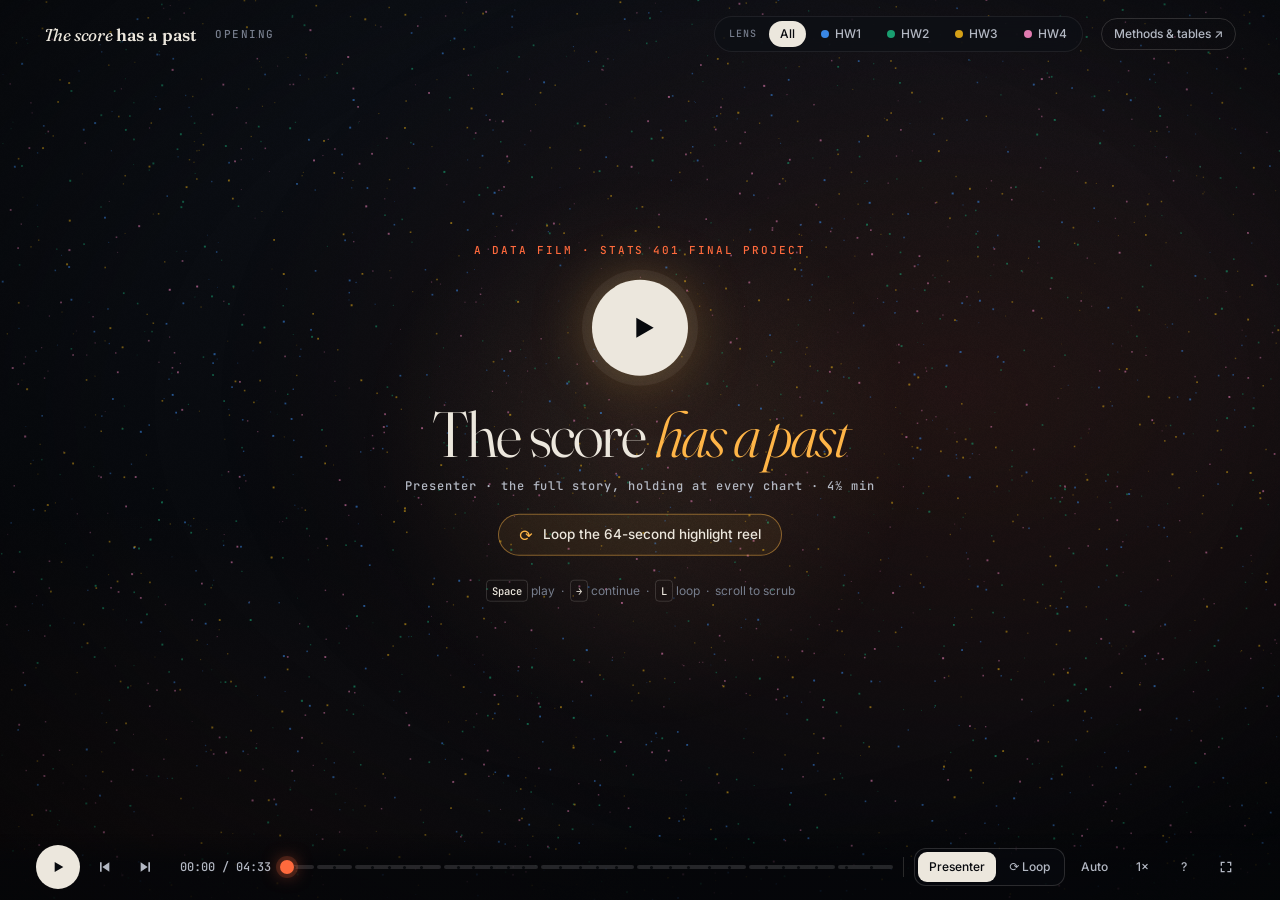
==== commit f68b9bf5: "Replace the scroll page with a playable D3 data film on the 30 Sep snapshot The main page (index.htm" ====
--- a/index.html
+++ b/index.html
@@ -2,770 +2,137 @@
 <html lang="en">
 <head>
 <meta charset="utf-8">
-<meta name="viewport" content="width=device-width,initial-scale=1">
-<title>CS201 Learning Process &amp; Midterm Outcomes</title>
-<meta name="description" content="Five featured views of CS201 homework behavior and exploratory midterm associations in a partial 26-student cohort.">
-<link rel="stylesheet" href="styles.css">
-<link rel="stylesheet" href="assets/cinema.css">
-<link rel="stylesheet" href="assets/presentation.css">
+<meta name="viewport" content="width=device-width,initial-scale=1,viewport-fit=cover">
+<title>The Score Has a Past · CS201 data film</title>
+<meta name="description" content="A playable data film about 2,807 CS201 homework submissions: when students worked, which problems resisted, which retries paid off, and how submission habits relate to the midterm.">
 <link rel="icon" href="assets/favicon.svg" type="image/svg+xml">
+<link rel="preconnect" href="https://fonts.googleapis.com">
+<link rel="preconnect" href="https://fonts.gstatic.com" crossorigin>
+<link rel="stylesheet" href="https://fonts.googleapis.com/css2?family=Fraunces:ital,opsz,wght@0,9..144,300..700;1,9..144,300..600&family=Inter:wght@400;500;600&family=JetBrains+Mono:wght@400;500&display=swap">
+<link rel="stylesheet" href="assets/app/app.css?v=20260930o">
 </head>
-<body data-scene="0" data-surface="paper">
-<a class="skip" href="#main">Skip to content</a>
-<div class="world" aria-hidden="true">
-  <div class="material-scene">
-    <svg class="satin" viewBox="0 0 1600 1000" preserveAspectRatio="xMidYMid slice">
-      <defs>
-        <linearGradient id="satin-wide" gradientUnits="userSpaceOnUse" x1="650" y1="0" x2="1700" y2="550">
-          <stop offset="0" stop-color="#0a0d0f"/>
-<stop offset=".35" stop-color="#101719"/>
-          <stop offset=".48" class="material-shade"/>
-<stop offset=".65" class="material-mid"/>
-          <stop offset=".76" class="material-light"/>
-<stop offset=".86" stop-color="#3d4748"/>
-<stop offset="1" stop-color="#080b0d"/>
-        </linearGradient>
-        <linearGradient id="satin-fold" x1="0" y1="0" x2=".85" y2="1">
-          <stop offset="0" stop-color="#030507"/>
-<stop offset=".42" stop-color="#0b0e10"/>
-          <stop offset=".63" class="material-shade"/>
-<stop offset=".72" class="material-mid"/>
-          <stop offset=".78" class="material-light"/>
-<stop offset=".85" stop-color="#1b2527"/>
-          <stop offset="1" stop-color="#06080b"/>
-        </linearGradient>
-        <linearGradient id="satin-edge" x1="0" y1="0" x2="1" y2="1">
-          <stop offset="0" stop-color="#899995" stop-opacity="0"/>
-<stop offset=".53" class="material-light" stop-opacity=".6"/>
-<stop offset="1" stop-color="#899995" stop-opacity="0"/>
-        </linearGradient>
-      </defs>
-      <path fill="url(#satin-wide)" d="M930 -220 C540 100 710 420 1200 660 C1470 790 1480 1070 1140 1280 L1990 1300 L1970 -220 Z"/>
-      <path fill="url(#satin-fold)" d="M1320 -250 C670 130 1040 320 1360 540 C1720 790 1630 1040 1330 1260 L1770 1300 C2060 830 1650 550 1360 340 C1010 90 1090 -50 1550 -250 Z"/>
-      <path fill="none" stroke="url(#satin-edge)" stroke-width="1.5" d="M1320 -250 C670 130 1040 320 1360 540 C1720 790 1630 1040 1330 1260"/>
-      <path fill="url(#satin-fold)" opacity=".65" d="M-150 1140 C300 920 710 1190 1160 740 C1300 595 1390 480 1690 370 L1900 940 L1640 1300 L-150 1300 Z"/>
-    </svg>
+<body>
+<a class="skip" href="analysis.html">Skip the film: read the analysis, tables and methods</a>
+
+<div id="film" class="film" aria-roledescription="data film">
+  <div class="backdrop" aria-hidden="true"><i class="glow-aurora"></i><i class="glow-cursor"></i></div>
+  <canvas id="particles" aria-hidden="true"></canvas>
+  <div class="vignette" aria-hidden="true"></div>
+  <div id="scenes"></div>
+
+  <div class="intertitle" aria-hidden="true"><div class="it-line"></div><div class="it-num"></div><div class="it-word"></div></div>
+
+  <aside id="caption" class="caption" aria-live="polite">
+    <p class="cap-kicker"></p>
+    <h2 class="cap-title"></h2>
+    <p class="cap-body"></p>
+    <p class="cap-credit" hidden></p>
+  </aside>
+
+  <div class="flash" aria-hidden="true"></div>
+  <div class="wipe" aria-hidden="true"></div>
+  <div class="lb lb-top" aria-hidden="true"></div>
+  <div class="lb lb-bot" aria-hidden="true"></div>
+  <div class="vhs" aria-hidden="true"><div class="vhs-band"></div><span class="vhs-rew">◀◀ REWIND</span><span class="vhs-tc">00:00</span></div>
+  <div class="grain" aria-hidden="true"></div>
+  <div class="osd" aria-hidden="true"></div>
+  <div class="seek-osd" aria-hidden="true"></div>
+
+  <header class="hud-top">
+    <a class="brand" href="#open">The score <b>has a past</b></a>
+    <span class="chapter-label"></span>
+    <span class="spacer"></span>
+    <div class="lens" role="group" aria-label="Homework lens: highlight one homework in every chart">
+      <span class="lens-label">Lens</span>
+      <button type="button" data-hw="">All</button>
+      <button type="button" data-hw="HW1" style="--c: var(--hw1)"><i></i><span><span class="hw-pre">HW</span>1</span></button>
+      <button type="button" data-hw="HW2" style="--c: var(--hw2)"><i></i><span><span class="hw-pre">HW</span>2</span></button>
+      <button type="button" data-hw="HW3" style="--c: var(--hw3)"><i></i><span><span class="hw-pre">HW</span>3</span></button>
+      <button type="button" data-hw="HW4" style="--c: var(--hw4)"><i></i><span><span class="hw-pre">HW</span>4</span></button>
+    </div>
+    <a class="hud-link" href="analysis.html">Methods &amp; tables ↗</a>
+  </header>
+
+  <div class="poster" hidden>
+    <p class="poster-k">A data film · STATS 401 final project</p>
+    <button class="big-play" type="button" aria-label="Play the film"><svg viewBox="0 0 24 24"><path d="M7 4.5v15l13-7.5z"/></svg></button>
+    <p class="poster-t">The score <em>has a past</em></p>
+    <p class="poster-m">Presenter · the full story, holding at every chart · 4½ min</p>
+    <button class="pm-loop" type="button"><span>⟳</span> Loop the 64-second highlight reel</button>
+    <p class="poster-h"><kbd>Space</kbd> play &nbsp;·&nbsp; <kbd>→</kbd> continue &nbsp;·&nbsp; <kbd>L</kbd> loop &nbsp;·&nbsp; scroll to scrub</p>
   </div>
-  <div class="material-vignette">
+
+  <button class="continue-chip" type="button" hidden>Continue <kbd>→</kbd></button>
+
+  <div class="pause-card collapsed" role="status">
+    <h3><span>❚❚ Paused · explore</span><button type="button" aria-expanded="false">How to read ▴</button></h3>
+    <p class="pc-how"></p>
+    <p><kbd>Space</kbd> play &nbsp;<kbd>←</kbd><kbd>→</kbd> beats &nbsp;scroll to scrub</p>
+  </div>
+
+  <div class="keys-card" hidden>
+    <kbd>Space</kbd><span>Play / pause</span>
+    <kbd>→ ⇟ ⏎</kbd><span>Continue (a presentation clicker works too)</span>
+    <kbd>← ⇞</kbd><span>Back one beat (Loop: one shot)</span>
+    <kbd>P · L</kbd><span>Presenter mode · Loop mode</span>
+    <kbd>A</kbd><span>Auto: play straight through, no holds</span>
+    <kbd>⇧ ← →</kbd><span>Seek 5 seconds</span>
+    <kbd>[ ]</kbd><span>Previous / next scene</span>
+    <kbd>, .</kbd><span>Step one frame</span>
+    <kbd>1–8</kbd><span>Jump to scene</span>
+    <kbd>H</kbd><span>Hide interface</span>
+    <kbd>F</kbd><span>Fullscreen</span>
+    <kbd>Scroll</kbd><span>Scrub the timeline</span>
+  </div>
+
+  <div class="music-card" hidden>
+    <h3>Soundtrack <span>for the Loop reel</span></h3>
+    <label class="mc-file"><input type="file" accept="audio/*"><span class="mc-name">Choose a track…</span></label>
+    <div class="mc-row"><span class="mc-k">Tempo</span><input class="mc-bpm" type="number" min="50" max="220" step="0.1" value="120" aria-label="Tempo in beats per minute"><span class="mc-u">BPM</span><button type="button" class="mc-tap">Tap</button></div>
+    <div class="mc-row"><span class="mc-k">First beat</span><input class="mc-off" type="range" min="0" max="4" step="0.01" value="0" aria-label="Time of the first downbeat in the track"><output class="mc-offv">0.00 s</output></div>
+    <p class="mc-note">Tap along with the beat to set the tempo, then slide <b>First beat</b> until the cuts land on the downbeat. The file plays only on this computer; nothing is uploaded or saved.</p>
+    <button type="button" class="mc-clear">Remove track</button>
+  </div>
+
+  <footer class="transport">
+    <button class="t-play" type="button" aria-label="Play"></button>
+    <button class="t-prev" type="button" aria-label="Previous beat"><svg viewBox="0 0 24 24"><path d="M6 5h2.5v14H6zM20 5v14L9.5 12z"/></svg></button>
+    <button class="t-next" type="button" aria-label="Next beat"><svg viewBox="0 0 24 24"><path d="M15.5 5H18v14h-2.5zM4 5l10.5 7L4 19z"/></svg></button>
+    <span class="t-time">00:00 / 00:00</span>
+    <div class="t-track" role="slider" tabindex="0" aria-label="Film position in seconds">
+      <div class="t-segs"></div>
+      <div class="t-head"></div>
+      <div class="t-hover"></div>
+    </div>
+    <span class="t-sep" aria-hidden="true"></span>
+    <div class="t-modes" role="group" aria-label="Playback mode">
+      <button type="button" data-mode="presenter" title="Presenter: the full story, holding at every chart (P)"><span class="lbl-long">Presenter</span><span class="lbl-short">Talk</span></button>
+      <button type="button" data-mode="loop" title="Loop: a 64-second highlight reel that repeats (L)">⟳ Loop</button>
+    </div>
+    <button class="t-auto" type="button" aria-pressed="false" title="Auto: play straight through without holding (A)">Auto</button>
+    <button class="t-music" type="button" aria-pressed="false" title="Soundtrack: sync the loop to your own music">♪</button>
+    <button class="t-speed" type="button" title="Playback speed">1×</button>
+    <button class="t-keys" type="button" aria-label="Keyboard shortcuts">?</button>
+    <button class="t-full" type="button" aria-label="Fullscreen"><svg viewBox="0 0 24 24"><path d="M4 4h6v2H6v4H4zm10 0h6v6h-2V6h-4zM4 14h2v4h4v2H4zm14 0h2v6h-6v-2h4z"/></svg></button>
+  </footer>
 </div>
-</div>
-<canvas id="cursor-light" aria-hidden="true">
-</canvas>
-<div class="reading-progress" aria-hidden="true">
-</div>
-<header class="topbar">
-<a href="#main">CS201 / Process notes</a>
-<nav aria-label="Main navigation">
-<a href="#scene-timing">Explore</a>
-<a href="#scene-midterm-associations">Midterm</a>
-<a href="#scene-platform-associations">Platform</a>
-<a href="analysis.html">Analysis &amp; methods</a>
-<button id="presentation-start" hidden>Start presentation ↗</button>
-<button id="motion-toggle" aria-pressed="true">
-<svg class="bell" viewBox="0 0 24 24" aria-hidden="true">
-<path d="M5 16V10a7 7 0 0 1 14 0v6l2 3H3zM9 22h6"/>
-</svg>
-<span>Motion on</span>
-</button>
-</nav>
-</header>
-<main id="main">
-<section class="hero-track" data-present-id="home" data-present-label="Opening" data-present-duration="0" data-film-duration="0" data-film-hold="2200" data-film-word="THE SCORE" aria-labelledby="hero-title">
-<div class="hero-stage">
-<svg class="score-portal" viewBox="0 0 800 600" aria-hidden="true">
-<ellipse cx="400" cy="300" rx="80" ry="65"/>
-<ellipse cx="400" cy="300" rx="118" ry="92"/>
-<ellipse cx="400" cy="300" rx="156" ry="119"/>
-<ellipse cx="400" cy="300" rx="194" ry="146"/>
-<ellipse cx="400" cy="300" rx="232" ry="173"/>
-<ellipse cx="400" cy="300" rx="270" ry="200"/>
-<ellipse cx="400" cy="300" rx="308" ry="227"/>
-<ellipse cx="400" cy="300" rx="346" ry="254"/>
-<ellipse cx="400" cy="300" rx="384" ry="281"/>
-</svg>
-<div class="hero-heading">
-<div>
-<p class="eyebrow">OJ + Course Pulse + midterm outcomes / STATS 401</p>
-<h1 id="hero-title">
-<span class="title-line">The score</span>
-<span class="title-line">has a past.</span>
-</h1>
-</div>
-<p class="hero-context">2,101 submissions.<br>Three homeworks.<br>26 matched exam scores.<br>Two behavior sources.<br>Five featured views.</p>
-</div>
-<div class="score-composition" aria-label="HW3 TicTacToe: mean first score 37.95, mean best score 100, same 39 attempters">
-<div class="score-start">
-<p>First submission <span>Mean / 100</span>
-</p>
-<strong>37.95</strong>
-</div>
-<svg class="score-arrow" viewBox="0 0 200 80" aria-hidden="true">
-<path d="M2 40H190M157 8L190 40L157 72"/>
-</svg>
-<div class="score-end">
-<p>Best submission <span>Mean / 100</span>
-</p>
-<div class="score-sculpture">
-<span class="score-echo" aria-hidden="true">100</span>
-<span class="score-echo" aria-hidden="true">100</span>
-<strong>100</strong>
-</div>
-</div>
-</div>
-<div class="hero-bottom">
-<p>HW3 TicTacToe · Same 39 attempters<br>
-<span>First and best scores describe submissions, not a causal learning effect.</span>
-</p>
-<div class="hero-play">
-<button id="film-start" hidden>
-<span class="film-play-icon" aria-hidden="true">▶</span>
-<span>Play full story<small>Five figures. One continuous journey.</small>
-</span>
-<span id="film-length" aria-hidden="true">
-</span>
-</button>
-<a class="enter" href="#scene-timing">Explore at your pace <span>↓</span>
-</a>
-</div>
-</div>
-<p class="byline">Zaozao Wang &amp; Zhengxiang Liu · Updated 26 September 2026</p>
-<div class="hero-rule" aria-hidden="true">
-</div>
-</div>
-</section>
-<div id="journey">
-<div class="journey-opening" aria-hidden="true">
-<canvas id="journey-field">
-</canvas>
-<div class="journey-type">
-<span>Follow the</span>
-<span>submissions.</span>
-</div>
-<div class="journey-rule">
-</div>
-</div>
-<section class="story-chapter" id="scene-timing" data-scene="0" data-present-id="timing" data-present-label="Visible submission peaks" data-present-duration="4200" data-film-duration="6000" data-film-hold="6500" data-film-word="TIME" data-layout="atlas" data-direction="down" data-palette="copper" data-cinema="perspective" aria-labelledby="title-timing">
-  <div class="chapter-stage">
-    <div class="scene-wash" aria-hidden="true">
-</div>
-    <div class="scene-orbit" aria-hidden="true">
-<i>
-</i>
-<i>
-</i>
-<i>
-</i>
-</div>
-    <div class="scene-thread" aria-hidden="true">
-</div>
-    <span class="scene-index" aria-hidden="true">01</span>
-    <div class="chapter-layout">
-    <div class="chapter-copy">
-      <p class="eyebrow">Visible submission peaks</p>
-      <h2 id="title-timing">
-<span class="title-mask">
-<span style="--line:0">A busy window.</span>
-</span>
-<br>
-<span class="title-mask">
-<span style="--line:1">How many people?</span>
-</span>
-</h2>
-      <p>On 29 August, 233 submissions came from 14 students. The busiest publicly visible four-hour cell held 153 submissions from 12 contributors; masked cells keep the overall four-hour peak unknown.</p>
-      <p class="reading-note">Visible cells only · submissions are not study time</p>
-      <div class="chapter-actions">
-        <button class="focus-link" data-figure="01-calendar" data-title="Visible submission peaks" data-note="Visible cells only · submissions are not study time">
-<span class="hold-fill" aria-hidden="true">
-</span>View full figure ↗</button>
-        <a href="analysis.html#timing">Data &amp; interpretation ↗</a>
-      </div>
-    </div>
-    <figure class="chapter-figure" data-entrance="scan">
-      <div class="figure-depth" aria-hidden="true">
-<i style="--plane:1">
-</i>
-<i style="--plane:2">
-</i>
-<i style="--plane:3">
-</i>
-</div>
-      <picture>
-<source media="(max-width:700px)" srcset="assets/story/01-calendar-mobile.svg">
-<img src="assets/story/01-calendar.svg" alt="Visible submission peaks. On 29 August, 233 submissions came from 14 students. The busiest publicly visible four-hour cell held 153 submissions from 12 contributors; masked cells keep the overall four-hour peak unknown. Visible cells only · submissions are not study time" decoding="async">
-</picture>
+<div id="tooltip" role="tooltip" hidden></div>
 
-    </figure>
-    </div>
-    <a class="previous-chapter" href="#main" aria-label="Previous chapter">← Previous</a>
-    <a class="next-chapter" href="#scene-scores">Next: Problem bottlenecks <span>↓</span>
-</a>
-  </div>
-</section>
-<section class="story-chapter" id="scene-scores" data-scene="1" data-present-id="scores" data-present-label="Problem bottlenecks" data-present-duration="3000" data-film-duration="4600" data-film-hold="7500" data-film-word="THE GAP" data-layout="offset" data-direction="diagonal" data-palette="olive" data-cinema="slices" aria-labelledby="title-scores">
-  <div class="chapter-stage">
-    <div class="scene-wash" aria-hidden="true">
-</div>
-    <div class="scene-orbit" aria-hidden="true">
-<i>
-</i>
-<i>
-</i>
-<i>
-</i>
-</div>
-    <div class="scene-thread" aria-hidden="true">
-</div>
-    <span class="scene-index" aria-hidden="true">02</span>
-    <div class="chapter-layout">
-    <div class="chapter-copy">
-      <p class="eyebrow">Problem bottlenecks</p>
-      <h2 id="title-scores">
-<span class="title-mask">
-<span style="--line:0">Which problems</span>
-</span>
-<br>
-<span class="title-mask">
-<span style="--line:1">keep a gap?</span>
-</span>
-</h2>
-      <p>Nine of 23 problem slots have more than a 10-point gap between mean best through three attempts and best observed. The story selects nine rows on desktop and six on mobile; the analysis figure shows all 23.</p>
-      <p class="reading-note">Same attempters per problem · means do not count students who improved</p>
-      <div class="chapter-actions">
-        <button class="focus-link" data-figure="03-score-progression" data-title="Problem bottlenecks" data-note="Same attempters per problem · means do not count students who improved">
-<span class="hold-fill" aria-hidden="true">
-</span>Enlarge this figure ↗</button>
-        <a href="analysis.html#scores">All 23 problems &amp; data ↗</a>
-      </div>
-    </div>
-    <figure class="chapter-figure" data-entrance="diagonal">
-      <div class="figure-depth" aria-hidden="true">
-<i style="--plane:1">
-</i>
-<i style="--plane:2">
-</i>
-<i style="--plane:3">
-</i>
-</div>
-      <picture>
-<source media="(max-width:700px)" srcset="assets/story/03-score-progression-mobile.svg">
-<img src="assets/story/03-score-progression.svg" alt="Problem bottlenecks. Nine of 23 problem slots have more than a 10-point gap between mean best through three attempts and best observed. The story selects nine rows on desktop and six on mobile; the analysis figure shows all 23. Same attempters per problem · means do not count students who improved" decoding="async">
-</picture>
-<div class="cinema-strip" style="--strip:0;--cut-top:0.0000%;--cut-bottom:83.3333%" aria-hidden="true">
-<picture>
-<source media="(max-width:700px)" srcset="assets/story/03-score-progression-mobile.svg">
-<img src="assets/story/03-score-progression.svg" alt="" loading="lazy" decoding="async">
-</picture>
-</div>
-<div class="cinema-strip" style="--strip:1;--cut-top:16.6667%;--cut-bottom:66.6667%" aria-hidden="true">
-<picture>
-<source media="(max-width:700px)" srcset="assets/story/03-score-progression-mobile.svg">
-<img src="assets/story/03-score-progression.svg" alt="" loading="lazy" decoding="async">
-</picture>
-</div>
-<div class="cinema-strip" style="--strip:2;--cut-top:33.3333%;--cut-bottom:50.0000%" aria-hidden="true">
-<picture>
-<source media="(max-width:700px)" srcset="assets/story/03-score-progression-mobile.svg">
-<img src="assets/story/03-score-progression.svg" alt="" loading="lazy" decoding="async">
-</picture>
-</div>
-<div class="cinema-strip" style="--strip:3;--cut-top:50.0000%;--cut-bottom:33.3333%" aria-hidden="true">
-<picture>
-<source media="(max-width:700px)" srcset="assets/story/03-score-progression-mobile.svg">
-<img src="assets/story/03-score-progression.svg" alt="" loading="lazy" decoding="async">
-</picture>
-</div>
-<div class="cinema-strip" style="--strip:4;--cut-top:66.6667%;--cut-bottom:16.6667%" aria-hidden="true">
-<picture>
-<source media="(max-width:700px)" srcset="assets/story/03-score-progression-mobile.svg">
-<img src="assets/story/03-score-progression.svg" alt="" loading="lazy" decoding="async">
-</picture>
-</div>
-<div class="cinema-strip" style="--strip:5;--cut-top:83.3333%;--cut-bottom:0.0000%" aria-hidden="true">
-<picture>
-<source media="(max-width:700px)" srcset="assets/story/03-score-progression-mobile.svg">
-<img src="assets/story/03-score-progression.svg" alt="" loading="lazy" decoding="async">
-</picture>
-</div>
-    </figure>
-    </div>
-    <a class="previous-chapter" href="#scene-timing" aria-label="Previous chapter">← Previous</a>
-    <a class="next-chapter" href="#scene-attempt-scores">Next: Actual attempt scores <span>↓</span>
-</a>
-  </div>
-</section>
-<section class="story-chapter" id="scene-attempt-scores" data-scene="2" data-present-id="attempt-scores" data-present-label="Actual attempt scores" data-present-duration="2000" data-film-duration="3400" data-film-hold="7000" data-film-word="AGAIN." data-layout="panorama" data-direction="right" data-palette="ink" data-cinema="slices" aria-labelledby="title-attempt-scores">
-  <div class="chapter-stage">
-    <div class="scene-wash" aria-hidden="true">
-</div>
-    <div class="scene-orbit" aria-hidden="true">
-<i>
-</i>
-<i>
-</i>
-<i>
-</i>
-</div>
-    <div class="scene-thread" aria-hidden="true">
-</div>
-    <span class="scene-index" aria-hidden="true">03</span>
-    <div class="chapter-layout">
-    <div class="chapter-copy">
-      <p class="eyebrow">Actual attempt scores</p>
-      <h2 id="title-attempt-scores">
-<span class="title-mask">
-<span style="--line:0">A new attempt.</span>
-</span>
-<br>
-<span class="title-mask">
-<span style="--line:1">A different cohort.</span>
-</span>
-</h2>
-      <p>Each point averages the actual nth submission to a problem. Pairs that stop submitting leave the later points.</p>
-      <p class="reading-note">N = events · S = students · no carry-forward</p>
-      <div class="chapter-actions">
-        <button class="focus-link" data-figure="04-attempt-scores" data-title="Actual attempt scores" data-note="N = events · S = students · no carry-forward">
-<span class="hold-fill" aria-hidden="true">
-</span>View full figure ↗</button>
-        <a href="analysis.html#attempt-scores">Data &amp; interpretation ↗</a>
-      </div>
-    </div>
-    <figure class="chapter-figure" data-entrance="push">
-      <div class="figure-depth" aria-hidden="true">
-<i style="--plane:1">
-</i>
-<i style="--plane:2">
-</i>
-<i style="--plane:3">
-</i>
-</div>
-      <picture>
-<source media="(max-width:700px)" srcset="assets/story/04-attempt-scores-mobile.svg">
-<img src="assets/story/04-attempt-scores.svg" alt="Actual attempt scores. Each point averages the actual nth submission to a problem. Pairs that stop submitting leave the later points. N = events · S = students · no carry-forward" decoding="async">
-</picture>
-<div class="cinema-strip" style="--strip:0;--cut-top:0.0000%;--cut-bottom:83.3333%" aria-hidden="true">
-<picture>
-<source media="(max-width:700px)" srcset="assets/story/04-attempt-scores-mobile.svg">
-<img src="assets/story/04-attempt-scores.svg" alt="" loading="lazy" decoding="async">
-</picture>
-</div>
-<div class="cinema-strip" style="--strip:1;--cut-top:16.6667%;--cut-bottom:66.6667%" aria-hidden="true">
-<picture>
-<source media="(max-width:700px)" srcset="assets/story/04-attempt-scores-mobile.svg">
-<img src="assets/story/04-attempt-scores.svg" alt="" loading="lazy" decoding="async">
-</picture>
-</div>
-<div class="cinema-strip" style="--strip:2;--cut-top:33.3333%;--cut-bottom:50.0000%" aria-hidden="true">
-<picture>
-<source media="(max-width:700px)" srcset="assets/story/04-attempt-scores-mobile.svg">
-<img src="assets/story/04-attempt-scores.svg" alt="" loading="lazy" decoding="async">
-</picture>
-</div>
-<div class="cinema-strip" style="--strip:3;--cut-top:50.0000%;--cut-bottom:33.3333%" aria-hidden="true">
-<picture>
-<source media="(max-width:700px)" srcset="assets/story/04-attempt-scores-mobile.svg">
-<img src="assets/story/04-attempt-scores.svg" alt="" loading="lazy" decoding="async">
-</picture>
-</div>
-<div class="cinema-strip" style="--strip:4;--cut-top:66.6667%;--cut-bottom:16.6667%" aria-hidden="true">
-<picture>
-<source media="(max-width:700px)" srcset="assets/story/04-attempt-scores-mobile.svg">
-<img src="assets/story/04-attempt-scores.svg" alt="" loading="lazy" decoding="async">
-</picture>
-</div>
-<div class="cinema-strip" style="--strip:5;--cut-top:83.3333%;--cut-bottom:0.0000%" aria-hidden="true">
-<picture>
-<source media="(max-width:700px)" srcset="assets/story/04-attempt-scores-mobile.svg">
-<img src="assets/story/04-attempt-scores.svg" alt="" loading="lazy" decoding="async">
-</picture>
-</div>
-    </figure>
-    </div>
-    <a class="previous-chapter" href="#scene-scores" aria-label="Previous chapter">← Previous</a>
-    <a class="next-chapter" href="#scene-midterm-associations">Next: Process and exam <span>↓</span>
-</a>
-  </div>
-</section>
-<section class="story-chapter" id="scene-midterm-associations" data-scene="3" data-present-id="midterm-associations" data-present-label="Process and exam" data-present-duration="3200" data-film-duration="5200" data-film-hold="9000" data-film-word="THE TEST" data-layout="editorial" data-direction="left" data-palette="teal" data-cinema="focus" aria-labelledby="title-midterm-associations">
-  <div class="chapter-stage">
-    <div class="scene-wash" aria-hidden="true">
-</div>
-    <div class="scene-orbit" aria-hidden="true">
-<i>
-</i>
-<i>
-</i>
-<i>
-</i>
-</div>
-    <div class="scene-thread" aria-hidden="true">
-</div>
-    <span class="scene-index" aria-hidden="true">04</span>
-    <div class="chapter-layout">
-    <div class="chapter-copy">
-      <p class="eyebrow">Process and exam</p>
-      <h2 id="title-midterm-associations">
-<span class="title-mask">
-<span style="--line:0">How stable is</span>
-</span>
-<br>
-<span class="title-mask">
-<span style="--line:1">the association?</span>
-</span>
-</h2>
-      <p>Final-day submission share has a negative rank association with exam scores (ρ = -0.48). Compare its bootstrap interval, leave-one-out range and two sensitivity cohorts before interpreting it.</p>
-      <p class="reading-note">26 available grades · sensitivity checks are not adjusted effects</p>
-      <div class="chapter-actions">
-        <button class="focus-link" data-figure="06-midterm-associations" data-title="Process and exam" data-note="26 available grades · sensitivity checks are not adjusted effects">
-<span class="hold-fill" aria-hidden="true">
-</span>View full figure ↗</button>
-        <a href="analysis.html#midterm-associations">Data &amp; interpretation ↗</a>
-      </div>
-    </div>
-    <figure class="chapter-figure" data-entrance="push">
-      <div class="figure-depth" aria-hidden="true">
-<i style="--plane:1">
-</i>
-<i style="--plane:2">
-</i>
-<i style="--plane:3">
-</i>
-</div>
-      <picture>
-<source media="(max-width:700px)" srcset="assets/story/06-midterm-associations-mobile.svg">
-<img src="assets/story/06-midterm-associations.svg" alt="Process and exam. Final-day submission share has a negative rank association with exam scores (ρ = -0.48). Compare its bootstrap interval, leave-one-out range and two sensitivity cohorts before interpreting it. 26 available grades · sensitivity checks are not adjusted effects" decoding="async">
-</picture>
+<noscript><p style="position:fixed;inset:auto 0 0 0;padding:20px;background:#ece7dd;color:#07090d">This data film needs JavaScript. All figures, tables and methods are available on the <a href="analysis.html">analysis page</a>.</p></noscript>
 
-    </figure>
-    </div>
-    <a class="previous-chapter" href="#scene-attempt-scores" aria-label="Previous chapter">← Previous</a>
-    <a class="next-chapter" href="#scene-platform-associations">Next: Combined evidence <span>↓</span>
-</a>
-  </div>
-</section>
-<section class="story-chapter" id="scene-platform-associations" data-scene="4" data-present-id="platform-associations" data-present-label="Combined evidence" data-present-duration="2100" data-film-duration="3800" data-film-hold="8500" data-film-word="SIGNALS" data-layout="atlas" data-direction="left" data-palette="midnight" data-cinema="converge" aria-labelledby="title-platform-associations">
-  <div class="chapter-stage">
-    <div class="scene-wash" aria-hidden="true">
-</div>
-    <div class="scene-orbit" aria-hidden="true">
-<i>
-</i>
-<i>
-</i>
-<i>
-</i>
-</div>
-    <div class="scene-thread" aria-hidden="true">
-</div>
-    <span class="scene-index" aria-hidden="true">05</span>
-    <div class="chapter-layout">
-    <div class="chapter-copy">
-      <p class="eyebrow">Combined evidence</p>
-      <h2 id="title-platform-associations">
-<span class="title-mask">
-<span style="--line:0">Timing stands out.</span>
-</span>
-<br>
-<span class="title-mask">
-<span style="--line:1">Usage is less certain.</span>
-</span>
-</h2>
-      <p>Platform time, recorded days and resource opens show positive associations, but all three intervals cross zero. OJ final-day share remains negative.</p>
-      <p class="reading-note">26 students · 11 with recorded usage · tracking begins 8 Sep · no record does not mean no learning · exploratory</p>
-      <div class="chapter-actions">
-        <button class="focus-link" data-figure="10-platform-associations" data-title="Combined evidence" data-note="26 students · 11 with recorded usage · tracking begins 8 Sep · no record does not mean no learning · exploratory">
-<span class="hold-fill" aria-hidden="true">
-</span>View full figure ↗</button>
-        <a href="analysis.html#platform-associations">Data &amp; interpretation ↗</a>
-      </div>
-    </div>
-    <figure class="chapter-figure" data-entrance="push">
-      <div class="figure-depth" aria-hidden="true">
-<i style="--plane:1">
-</i>
-<i style="--plane:2">
-</i>
-<i style="--plane:3">
-</i>
-</div>
-      <picture>
-<source media="(max-width:700px)" srcset="assets/story/10-platform-associations-mobile.svg">
-<img src="assets/story/10-platform-associations.svg" alt="Combined evidence. Platform time, recorded days and resource opens show positive associations, but all three intervals cross zero. OJ final-day share remains negative. 26 students · 11 with recorded usage · tracking begins 8 Sep · no record does not mean no learning · exploratory" decoding="async">
-</picture>
-
-    </figure>
-    </div>
-    <a class="previous-chapter" href="#scene-midterm-associations" aria-label="Previous chapter">← Previous</a>
-    <a class="next-chapter" href="#evidence">Methods & evidence <span>↓</span>
-</a>
-  </div>
-</section>
-</div>
-<section id="evidence" class="story-ending" data-present-id="evidence" data-present-label="Research archive" data-present-duration="2000" data-film-duration="3200" data-film-hold="3200" data-film-word="LOOK CLOSER.">
-<div class="ending-intro">
-<p class="eyebrow">CONTINUE THE RESEARCH</p>
-<h2>Behind the figures.</h2>
-<p>Read the detailed analysis, data tables and methods on a separate page.</p>
-<a class="enter" href="analysis.html">Analysis &amp; methods ↗</a>
-</div>
-<nav class="evidence-archive" aria-label="Explore the evidence">
-<a href="analysis.html#timing">
-<span>Visible submission peaks</span>
-<span aria-hidden="true">↗</span>
-</a>
-<a href="analysis.html#scores">
-<span>Problem bottlenecks</span>
-<span aria-hidden="true">↗</span>
-</a>
-<a href="analysis.html#attempt-scores">
-<span>Actual attempt scores</span>
-<span aria-hidden="true">↗</span>
-</a>
-<a href="analysis.html#midterm-associations">
-<span>Process and exam</span>
-<span aria-hidden="true">↗</span>
-</a>
-<a href="analysis.html#platform-associations">
-<span>Combined evidence</span>
-<span aria-hidden="true">↗</span>
-</a>
-</nav>
-</section>
-</main>
-<footer>
-<p>CS201 Learning Process &amp; Midterm Outcomes · Zaozao Wang &amp; Zhengxiang Liu</p>
-<p>Five featured chapters; ten downloadable static figures. Partial midterm cohort; analytical filters and reader evaluation are planned.</p>
-<p>
-<a href="analysis.html#evaluation">Evaluation plan</a> · <a href="https://github.com/Cis-jujube/STATS-401-Final-Project">Project source ↗</a> · <a href="docs/site-design.md">Design references</a> · <a href="proposal.md">Original proposal (historical)</a>
-</p>
-</footer>
-<section id="presentation-panel" hidden aria-label="Presentation controls" tabindex="-1">
-  <div class="presentation-track" aria-hidden="true">
-<span>
-</span>
-</div>
-  <div id="film-transport" hidden>
-    <div class="film-time">
-<span>FULL STORY</span>
-<output id="film-time">0:00</output>
-</div>
-    <div class="film-seek-wrap">
-<label class="film-sr-only" for="film-seek">Full story playback position</label>
-<input id="film-seek" type="range" min="0" max="100" step="10" value="0">
-<div id="film-markers" aria-hidden="true">
-</div>
-</div>
-    <button id="film-manual">Hold for explanation</button>
-  </div>
-  <div class="presentation-status">
-<span class="presentation-kicker" id="presentation-scroll-hint">LIVE STORY / CS201</span>
-<span id="presentation-status" role="status" aria-live="polite" aria-atomic="true">
-</span>
-</div>
-  <div class="presentation-buttons">
-<button id="presentation-previous" aria-label="Previous figure">← <span>Previous</span>
-</button>
-<button id="presentation-next">Continue →</button>
-  <details id="presentation-options">
-<summary>More</summary>
-<div class="presentation-menu">
-    <label for="presentation-jump">Jump to a complete figure</label>
-<select id="presentation-jump">
-<option value="home">Opening · The score has a past</option>
-<option value="timing">01 · Visible submission peaks</option>
-<option value="scores">02 · Problem bottlenecks</option>
-<option value="attempt-scores">03 · Actual attempt scores</option>
-<option value="midterm-associations">04 · Process and exam</option>
-<option value="platform-associations">05 · Combined evidence</option>
-<option value="evidence">Research archive</option>
-</select>
-    <button id="presentation-figure">Open full figure ↗</button>
-<button id="presentation-replay">Replay this entrance</button>
-<button id="presentation-skip">Finish this transition</button>
-    <button id="presentation-fullscreen">Enter fullscreen</button>
-<button id="presentation-motion" aria-pressed="true">Motion on</button>
-    <button id="film-restart">Play full story from the start</button>
-    <p>Space: play / pause · ← →: figures<br>Presentation: each figure waits.<br>Full story: pause or seek at any time.</p>
-  </div>
-</details>
-<button id="presentation-exit">Exit</button>
-</div>
-  <p id="presentation-message" role="status" hidden>
-</p>
-</section>
-<div id="presentation-effects" aria-hidden="true" hidden>
-  <div id="presentation-spatial-field">
-<i class="spatial-cover-left">
-</i>
-<i class="spatial-cover-right">
-</i>
-</div>
-  <canvas id="presentation-energy">
-</canvas>
-  <div id="presentation-aperture" class="shot-surface">
-    <svg class="portal-mask" viewBox="0 0 1000 1000" preserveAspectRatio="none" aria-hidden="true">
-      <path class="portal-field" fill-rule="evenodd" d="M-10000-10000H11000V11000H-10000Z M500 405 C440 405 440 595 500 595 C560 595 560 405 500 405Z"/>
-      <path class="portal-zero" fill-rule="evenodd" d="M500 355 C385 355 385 645 500 645 C615 645 615 355 500 355Z M500 405 C440 405 440 595 500 595 C560 595 560 405 500 405Z"/>
-    </svg>
-    <div class="portal-landing-cover">
-<i>
-</i>
-<i>
-</i>
-</div>
-  </div>
-  <div id="presentation-press" class="shot-surface">
-    <div class="press-slab">
-<div class="press-slab-piece" style="--piece:0;--piece-x:-1.2;--piece-y:-0.4;--piece-turn:-24">
-<strong>THE GAP</strong>
-</div>
-<div class="press-slab-piece" style="--piece:1;--piece-x:0.3;--piece-y:-1.4;--piece-turn:17">
-<strong>THE GAP</strong>
-</div>
-<div class="press-slab-piece" style="--piece:2;--piece-x:1.2;--piece-y:0.7;--piece-turn:32">
-<strong>THE GAP</strong>
-</div>
-</div>
-    <i class="press-jaw-left">
-</i>
-<i class="press-jaw-right">
-</i>
-    <div class="press-final-cover">
-<i>
-</i>
-<i>
-</i>
-</div>
-  </div>
-  <div id="presentation-folio" class="shot-surface">
-    <div class="folio-cover">
-<span>ONE ASSOCIATION / THREE CHECKS</span>
-<strong>THE<br>TEST</strong>
-<i class="folio-edge">
-</i>
-</div>
-    <div class="folio-exit">
-<span>READ THE EVIDENCE</span>
-</div>
-  </div>
-  <div id="presentation-archive" class="shot-surface">
-    <i class="archive-sheet-left">
-</i>
-<i class="archive-sheet-right">
-</i>
-    <strong class="archive-word">LOOK<br>CLOSER.</strong>
-<i class="archive-rule">
-</i>
-  </div>
-  <div class="film-slate">
-<span id="film-slate-index">
-</span>
-<strong id="film-slate-word">
-</strong>
-<span id="film-slate-caption">
-</span>
-</div>
-  <div class="film-frame">
-<span>CS201 / PROCESS NOTES</span>
-<span id="film-frame-label">
-</span>
-</div>
-</div>
-<div id="presentation-interludes" aria-hidden="true">
-  <div class="presentation-bridge" data-bridge="scores">
-<p class="bridge-kicker">ONE PROBLEM / THREE STAGES</p>
-<h2>HW3-EvenOrOdd</h2>
-<p>Same 39 attempters · cumulative best, not the actual third attempt</p>
-<div class="presentation-cards">
-<div class="presentation-card" style="--card:0">
-<span>01 / First submission</span>
-<strong>40.51</strong>
-<small>Mean score / 100</small>
-</div>
-<div class="presentation-card" style="--card:1">
-<span>02 / Best through 3</span>
-<strong>66.15</strong>
-<small>Mean score / 100</small>
-</div>
-<div class="presentation-card" style="--card:2">
-<span>03 / Best observed</span>
-<strong>100.00</strong>
-<small>Mean score / 100</small>
-</div>
-</div>
-<p class="bridge-foot">Then: compare the selected problem ranking.</p>
-</div>
-  <div class="presentation-bridge" data-bridge="midterm-associations">
-<p class="bridge-kicker">ONE ASSOCIATION / THREE CHECKS</p>
-<h2>How much survives?</h2>
-<p>Final-day submission share × exam score · Spearman ρ</p>
-<div class="presentation-cards">
-<div class="presentation-card" style="--card:0">
-<span>A / Bootstrap interval</span>
-<svg viewBox="0 0 300 100" aria-hidden="true">
-<path class="mini-axis" d="M20 60H280 M150 20V68"/>
-<text x="20" y="88">−1</text>
-<text x="150" y="88">0</text>
-<text x="280" y="88">1</text>
-<path class="mini-range" d="M47.9760 40H141.1080"/>
-<circle cx="87.9380" cy="40" r="5"/>
-</svg>
-<strong>-0.78 to -0.07</strong>
-<small>95% interval · n=26</small>
-</div>
-<div class="presentation-card" style="--card:1">
-<span>B / Leave-one-out range</span>
-<svg viewBox="0 0 300 100" aria-hidden="true">
-<path class="mini-axis" d="M20 60H280 M150 20V68"/>
-<text x="20" y="88">−1</text>
-<text x="150" y="88">0</text>
-<text x="280" y="88">1</text>
-<path class="mini-range" d="M71.4150 40H94.8020"/>
-<circle class="mini-hollow" cx="87.9380" cy="40" r="5"/>
-</svg>
-<strong>-0.60 to -0.42</strong>
-<small>Range, not a CI · 26 re-fits of n=25</small>
-</div>
-<div class="presentation-card" style="--card:2">
-<span>C / Sensitivity cohorts</span>
-<svg viewBox="0 0 300 100" aria-hidden="true">
-<path class="mini-axis" d="M20 60H280 M150 20V68"/>
-<text x="20" y="88">−1</text>
-<text x="150" y="88">0</text>
-<text x="280" y="88">1</text>
-<path d="M94.1130 21l6 6-6 6-6-6Z"/>
-<rect x="83.3670" y="44" width="10" height="10"/>
-</svg>
-<strong>-0.43 / -0.47</strong>
-<small>◆ All slots n=23 · ■ Omit discrepancies n=24</small>
-</div>
-</div>
-<p class="bridge-foot">Same −1 to +1 scale · exploratory, unadjusted associations</p>
-</div>
-</div>
-<dialog id="focus-dialog" aria-labelledby="focus-title">
-<div class="dialog-head">
-<h2 id="focus-title">Figure focus</h2>
-<button id="close-focus" autofocus>Close ×</button>
-</div>
-<img id="focus-image" alt="">
-<p id="focus-note">
-</p>
-</dialog>
-<script src="assets/motion-math.js">
-</script>
-<script src="assets/cinema.js">
-</script>
-<script src="assets/site.js">
-</script>
-<script src="assets/presentation-clock.js">
-</script>
-<script src="assets/film-clock.js">
-</script>
-<script src="assets/presentation-choreography.js">
-</script>
-<script src="assets/presentation-effects.js">
-</script>
-<script src="assets/presentation.js">
-</script>
+<script src="assets/vendor/d3.v7.min.js?v=20260930o"></script>
+<script src="assets/app/data.js?v=20260930o"></script>
+<script src="assets/app/core.js?v=20260930o"></script>
+<script src="assets/app/particles.js?v=20260930o"></script>
+<script src="assets/app/scenes/open.js?v=20260930o"></script>
+<script src="assets/app/scenes/stacks.js?v=20260930o"></script>
+<script src="assets/app/scenes/clock.js?v=20260930o"></script>
+<script src="assets/app/scenes/problems.js?v=20260930o"></script>
+<script src="assets/app/scenes/attempts.js?v=20260930o"></script>
+<script src="assets/app/scenes/retries.js?v=20260930o"></script>
+<script src="assets/app/scenes/exam.js?v=20260930o"></script>
+<script src="assets/app/scenes/finale.js?v=20260930o"></script>
+<script src="assets/app/reel.js?v=20260930o"></script>
+<script src="assets/app/player.js?v=20260930o"></script>
 </body>
 </html>
--- a/assets/app/app.css
+++ b/assets/app/app.css
@@ -0,0 +1,311 @@
+/* The score has a past — data film styles.
+   One dark stage; every scene shares these tokens. Homework hues validated for
+   all-pairs CVD separation on --bg (see docs/film.md). */
+:root {
+  color-scheme: dark;
+  --bg: #07090d;
+  --bg-2: #0c0f15;
+  --panel: rgba(13, 16, 22, 0.72);
+  --ink: #ece7dd;
+  --ink-2: #b3b8c3;
+  --muted: #767d8c;
+  --faint: #3a404c;
+  --hair: rgba(236, 231, 221, 0.08);
+  --hair-2: rgba(236, 231, 221, 0.16);
+  --signal: #ff6a3d;
+  --ember: #ffb547;
+  --hw1: #3987e5;
+  --hw2: #199e70;
+  --hw3: #d4a017;
+  --hw4: #e07bb0;
+  --withheld: #5b6273;
+  --display: 'Fraunces', 'Iowan Old Style', 'Palatino Linotype', Georgia, serif;
+  --sans: 'Inter', system-ui, -apple-system, 'Segoe UI', sans-serif;
+  --mono: 'JetBrains Mono', ui-monospace, 'SF Mono', Menlo, Consolas, monospace;
+  --pad: clamp(18px, 3.4vw, 56px);
+  --ease: cubic-bezier(.2, .7, .1, 1);
+}
+
+* { box-sizing: border-box; }
+html, body { margin: 0; height: 100%; background: var(--bg); color: var(--ink); overflow: hidden; }
+body { font: 400 15px/1.5 var(--sans); -webkit-font-smoothing: antialiased; text-rendering: optimizeLegibility; }
+button { font: inherit; color: inherit; background: none; border: 0; padding: 0; cursor: pointer; }
+a { color: inherit; }
+:focus-visible { outline: 2px solid var(--ember); outline-offset: 3px; border-radius: 4px; }
+.skip { position: fixed; left: 12px; top: -60px; z-index: 100; padding: 10px 14px; background: var(--ink); color: var(--bg); border-radius: 8px; }
+.skip:focus { top: 12px; }
+
+/* ── Stage ─────────────────────────────────────────────────────────── */
+.film { position: fixed; inset: 0; overflow: hidden; outline: none; user-select: none; -webkit-user-select: none; }
+.backdrop { position: absolute; inset: 0; overflow: hidden; background:
+  radial-gradient(900px 700px at 10% 110%, rgba(255, 106, 61, 0.06), transparent 70%),
+  linear-gradient(180deg, var(--bg-2), var(--bg) 60%); }
+.backdrop i { position: absolute; left: 0; top: 0; border-radius: 50%; will-change: transform; pointer-events: none; }
+.glow-aurora { width: 1500px; height: 1000px; margin: -500px 0 0 -750px; background: radial-gradient(closest-side, var(--tint, rgba(57, 135, 229, .10)), transparent); transition: background 1.2s var(--ease); }
+.glow-cursor { width: 560px; height: 560px; margin: -280px 0 0 -280px; background: radial-gradient(closest-side, rgba(255, 196, 140, .085), transparent); transform: translate3d(-999px, -999px, 0); }
+#particles { position: absolute; inset: 0; width: 100%; height: 100%; }
+#scenes { position: absolute; inset: 0; }
+.scene { position: absolute; inset: 0; visibility: hidden; will-change: opacity, transform, clip-path; }
+.scene.on { visibility: visible; }
+.scene svg.viz { position: absolute; inset: 0; width: 100%; height: 100%; overflow: visible; }
+.scene canvas.layer { position: absolute; inset: 0; width: 100%; height: 100%; pointer-events: none; }
+.scene .html-layer { position: absolute; inset: 0; pointer-events: none; }
+.scene .html-layer > * { pointer-events: auto; }
+
+.grain { position: absolute; inset: -50%; pointer-events: none; opacity: .07; mix-blend-mode: overlay; animation: grain 1s steps(6) infinite; }
+@keyframes grain { 0% { transform: translate(0, 0); } 20% { transform: translate(-3%, 2%); } 40% { transform: translate(2%, -4%); } 60% { transform: translate(-4%, -1%); } 80% { transform: translate(3%, 3%); } 100% { transform: translate(0, 0); } }
+.vignette { position: absolute; inset: 0; pointer-events: none; background: radial-gradient(ellipse at 55% 45%, transparent 55%, rgba(0, 0, 0, .55) 100%); }
+.wipe { position: absolute; top: 0; bottom: 0; width: 2px; left: 0; pointer-events: none; opacity: 0;
+  background: linear-gradient(180deg, transparent, var(--ink) 20%, var(--ink) 80%, transparent);
+  box-shadow: 0 0 24px 6px rgba(255, 181, 71, .55), 0 0 80px 20px rgba(255, 106, 61, .25); }
+.flash { position: absolute; inset: 0; pointer-events: none; background: radial-gradient(circle at 50% 50%, rgba(255, 240, 220, .22), transparent 60%); opacity: 0; z-index: 7; }
+
+/* ── Cinematic layer: intertitles, letterbox, OSD, rewind ──────────── */
+.intertitle { position: absolute; inset: 0; z-index: 4; pointer-events: none; opacity: 0; }
+.it-num { position: absolute; left: 0; top: 0; font: 200 min(38vh, 30vw)/0.8 var(--display); font-variation-settings: 'opsz' 144, 'SOFT' 100; letter-spacing: -.06em; color: transparent;
+  -webkit-text-stroke: 1.4px rgba(236, 231, 221, .9); transform-origin: 50% 50%; white-space: nowrap; will-change: transform, opacity; }
+.it-word { position: absolute; left: 0; top: 0; font: 500 13px/1 var(--mono); text-transform: uppercase; color: var(--ember); white-space: nowrap; will-change: transform, opacity; text-shadow: 0 0 18px rgba(255, 181, 71, .55); }
+.it-line { position: absolute; left: 0; top: 0; height: 1px; background: linear-gradient(90deg, transparent, var(--ember) 30%, #fff 50%, var(--ember) 70%, transparent); box-shadow: 0 0 22px 3px rgba(255, 181, 71, .45); }
+.lb { position: absolute; left: 0; right: 0; height: 9vh; background: #000; z-index: 9; pointer-events: none; transform: scaleY(0); will-change: transform; }
+.lb-top { top: 0; transform-origin: top; }
+.lb-bot { bottom: 0; transform-origin: bottom; }
+.lb::after { content: ''; position: absolute; left: 0; right: 0; height: 1px; background: linear-gradient(90deg, transparent, rgba(255, 181, 71, .5), transparent); }
+.lb-top::after { bottom: 0; }
+.lb-bot::after { top: 0; }
+.vhs { position: absolute; inset: 0; z-index: 12; pointer-events: none; opacity: 0; transition: opacity .15s;
+  background: repeating-linear-gradient(0deg, rgba(0, 0, 0, .3) 0 1px, transparent 1px 3px); }
+.vhs::before { content: ''; position: absolute; inset: 0; background: linear-gradient(90deg, rgba(255, 0, 60, .07), transparent 28%, transparent 72%, rgba(0, 200, 255, .07)); }
+.vhs-band { position: absolute; left: 0; right: 0; height: 14%; background: linear-gradient(180deg, transparent, rgba(236, 231, 221, .08), transparent); animation: vhsband 1s linear infinite; }
+@keyframes vhsband { from { top: -15%; } to { top: 105%; } }
+.vhs-rew, .vhs-tc { position: absolute; top: calc(9vh + 20px); font: 500 clamp(16px, 1.8vw, 24px)/1 var(--mono); color: #fff; letter-spacing: .08em; text-shadow: 2px 0 rgba(255, 0, 60, .75), -2px 0 rgba(0, 210, 255, .75); }
+.vhs-rew { left: var(--pad); animation: blink .5s steps(2) infinite; }
+.vhs-tc { right: var(--pad); }
+@keyframes blink { 50% { opacity: .3; } }
+.osd { position: absolute; left: 50%; top: 50%; width: 118px; height: 118px; margin: -59px 0 0 -59px; border-radius: 50%; background: rgba(8, 10, 14, .5); border: 1px solid rgba(236, 231, 221, .18);
+  backdrop-filter: blur(10px); -webkit-backdrop-filter: blur(10px); display: grid; place-items: center; z-index: 24; pointer-events: none; opacity: 0; }
+.osd svg { width: 42px; height: 42px; fill: var(--ink); }
+.osd.pop { animation: osd .75s var(--ease) both; }
+@keyframes osd { 0% { opacity: 0; transform: scale(.6); } 22% { opacity: 1; transform: scale(1); } 100% { opacity: 0; transform: scale(1.45); } }
+.seek-osd { position: absolute; left: 50%; bottom: 74px; transform: translate(-50%, 8px); max-width: min(720px, calc(100vw - 32px)); overflow: hidden; text-overflow: ellipsis; padding: 10px 16px; border-radius: 999px;
+  background: rgba(8, 10, 14, .85); border: 1px solid var(--hair-2); font: 500 12px/1 var(--mono); color: var(--ink-2); white-space: nowrap; z-index: 24; pointer-events: none; opacity: 0; transition: opacity .25s, transform .25s var(--ease); }
+.seek-osd b { color: var(--signal); font-weight: 500; margin-right: 8px; }
+.seek-osd span { color: var(--ink); font-family: var(--sans); }
+.seek-osd.show { opacity: 1; transform: translate(-50%, 0); }
+.ripple { position: fixed; z-index: 23; width: 14px; height: 14px; margin: -7px 0 0 -7px; border-radius: 50%; border: 1.5px solid var(--ember); pointer-events: none; animation: ripple .8s var(--ease) forwards; }
+@keyframes ripple { from { opacity: .9; transform: scale(1); } to { opacity: 0; transform: scale(9); } }
+@media (prefers-reduced-motion: reduce) { .vhs-band, .vhs-rew { animation: none; } }
+
+/* ── Caption (narration) ───────────────────────────────────────────── */
+.caption { position: absolute; z-index: 5; pointer-events: none; }
+.caption > * { margin: 0; }
+.cap-kicker { font: 500 11px/1 var(--mono); letter-spacing: .16em; text-transform: uppercase; color: var(--signal); display: flex; gap: 10px; align-items: center; min-height: 11px; }
+.cap-kicker::before { content: ''; width: 26px; height: 1px; background: currentColor; transform-origin: left; transform: scaleX(var(--k, 1)); }
+.cap-title { margin-top: 18px !important; font: 380 clamp(30px, 3.3vw, 58px)/1.02 var(--display); font-variation-settings: 'opsz' 144, 'SOFT' 30; letter-spacing: -.022em; color: var(--ink); text-wrap: balance; }
+.cap-title em { font-style: italic; font-weight: 300; color: var(--ember); }
+.cap-title .w { display: inline-block; will-change: transform, opacity, filter; }
+.cap-body { margin-top: 18px !important; font: 400 clamp(14px, 1.05vw, 16.5px)/1.6 var(--sans); color: var(--ink-2); max-width: 40ch; text-wrap: pretty; }
+.cap-body b { color: var(--ink); font-weight: 600; }
+.cap-body .num { font-family: var(--mono); font-size: .94em; color: var(--ink); }
+.caption[data-mode='hero'] .cap-title { font-size: clamp(48px, 7.4vw, 132px); font-weight: 330; line-height: .92; letter-spacing: -.035em; }
+.caption[data-mode='hero'] .cap-body { font-size: clamp(15px, 1.2vw, 19px); max-width: 34ch; }
+.caption[data-mode='finale'] .cap-title { font-size: clamp(40px, 5.2vw, 92px); line-height: .95; }
+.cap-credit { margin-top: 26px !important; font: 400 12px/1.6 var(--mono); color: var(--muted); letter-spacing: .04em; }
+
+/* ── HUD ───────────────────────────────────────────────────────────── */
+.hud-top { position: absolute; z-index: 20; left: 0; right: 0; top: 0; padding: 16px var(--pad) 0; display: flex; align-items: center; gap: 18px; transition: opacity .5s; }
+.brand { font: 400 17px/1 var(--display); font-style: italic; text-decoration: none; letter-spacing: -.01em; white-space: nowrap; }
+.brand b { font-style: normal; font-weight: 600; }
+.chapter-label { font: 500 11px/1 var(--mono); letter-spacing: .14em; text-transform: uppercase; color: var(--muted); white-space: nowrap; overflow: hidden; text-overflow: ellipsis; }
+.hud-top .spacer { flex: 1; }
+.lens { display: flex; align-items: center; gap: 4px; padding: 4px; border-radius: 999px; background: var(--panel); border: 1px solid var(--hair); backdrop-filter: blur(12px); -webkit-backdrop-filter: blur(12px); }
+.lens-label { font: 500 10px/1 var(--mono); letter-spacing: .12em; text-transform: uppercase; color: var(--muted); padding: 0 8px 0 10px; }
+.lens button { font: 500 12px/1 var(--sans); padding: 7px 11px; border-radius: 999px; color: var(--ink-2); display: inline-flex; align-items: center; gap: 6px; transition: background .25s, color .25s; }
+.lens button i { width: 8px; height: 8px; border-radius: 50%; background: var(--c); display: inline-block; }
+.lens button:hover { color: var(--ink); background: rgba(255, 255, 255, .06); }
+.lens button[aria-pressed='true'] { background: var(--ink); color: var(--bg); }
+.hud-link { font: 500 12px/1 var(--sans); color: var(--ink-2); text-decoration: none; padding: 9px 12px; border-radius: 999px; border: 1px solid var(--hair-2); white-space: nowrap; }
+.hud-link:hover { color: var(--ink); border-color: var(--ink-2); }
+
+/* ── Transport ─────────────────────────────────────────────────────── */
+.transport { position: absolute; z-index: 20; left: 0; right: 0; bottom: 0; height: 66px; display: flex; align-items: center; gap: 6px; padding: 0 calc(var(--pad) - 8px);
+  background: linear-gradient(180deg, transparent, rgba(5, 6, 9, .78) 45%); transition: opacity .5s; }
+.transport button { height: 36px; min-width: 36px; padding: 0 10px; border-radius: 10px; display: inline-flex; align-items: center; justify-content: center; gap: 7px; color: var(--ink-2); font: 500 12px/1 var(--sans); }
+.transport button:hover { color: var(--ink); background: rgba(255, 255, 255, .07); }
+.transport svg { width: 16px; height: 16px; fill: currentColor; }
+.t-play { width: 44px; height: 44px !important; border-radius: 50% !important; background: var(--ink) !important; color: var(--bg) !important; }
+.t-play:hover { transform: scale(1.06); }
+.t-time { font: 500 12px/1 var(--mono); color: var(--ink-2); padding: 0 10px; white-space: nowrap; font-variant-numeric: tabular-nums; }
+.t-track { position: relative; flex: 1; height: 36px; cursor: pointer; touch-action: none; }
+.t-segs { position: absolute; left: 0; right: 0; top: 50%; height: 4px; transform: translateY(-50%); display: flex; gap: 3px; }
+.t-seg { position: relative; height: 100%; background: rgba(255, 255, 255, .13); border-radius: 2px; overflow: hidden; transition: height .2s; }
+.t-seg > b { position: absolute; inset: 0; background: var(--ink); transform-origin: left; transform: scaleX(0); border-radius: 2px; }
+.t-seg.cur > b { background: var(--signal); }
+.t-track:hover .t-segs { height: 7px; }
+.t-tick { position: absolute; top: 50%; width: 3px; height: 3px; margin: -1.5px 0 0 -1.5px; border-radius: 50%; background: rgba(7, 9, 13, .9); pointer-events: none; }
+.t-head { position: absolute; top: 50%; width: 14px; height: 14px; margin: -7px 0 0 -7px; border-radius: 50%; background: var(--signal); box-shadow: 0 0 0 4px rgba(255, 106, 61, .18), 0 0 18px rgba(255, 106, 61, .7); pointer-events: none; }
+.t-hover { position: absolute; bottom: 30px; transform: translateX(-50%); padding: 7px 10px; border-radius: 8px; background: var(--ink); color: var(--bg); font: 500 11px/1.3 var(--sans); white-space: nowrap; pointer-events: none; opacity: 0; transition: opacity .15s; }
+.t-hover small { display: block; font: 400 10px/1.3 var(--mono); opacity: .65; }
+.t-track:hover .t-hover { opacity: 1; }
+/* playback modes */
+.t-modes { display: inline-flex; padding: 3px; border-radius: 12px; border: 1px solid var(--hair-2); background: rgba(10, 12, 17, .55); gap: 2px; }
+.t-modes button { height: 30px !important; border-radius: 9px !important; padding: 0 11px !important; }
+.t-modes button[aria-pressed='true'] { background: var(--ink) !important; color: var(--bg) !important; }
+.t-auto[aria-pressed='true'], .t-music[aria-pressed='true'] { color: var(--bg) !important; background: var(--ember) !important; }
+.t-music { font-size: 15px !important; }
+body[data-mode='loop'] .t-auto, body:not([data-mode='loop']) .t-music { display: none !important; }
+.t-segs.reel { gap: 2px; }
+.lbl-short { display: none; }
+.t-segs.reel .t-seg.cur > b { background: var(--ember); }
+
+/* presenter: the film holds on each finished chart until the speaker continues */
+.continue-chip { position: absolute; z-index: 22; left: var(--pad); bottom: 132px; display: inline-flex; align-items: center; gap: 10px; padding: 11px 16px 11px 18px; border-radius: 999px;
+  background: var(--ink); color: var(--bg); font: 600 13px/1 var(--sans); box-shadow: 0 0 0 6px rgba(236, 231, 221, .08), 0 10px 40px rgba(255, 181, 71, .25); animation: chip 2.4s ease-in-out infinite; }
+.continue-chip kbd { font: 500 11px/1 var(--mono); padding: 3px 6px; border-radius: 5px; background: rgba(7, 9, 13, .12); color: var(--bg); }
+.continue-chip[hidden] { display: none; }
+.continue-chip:hover { transform: scale(1.04); }
+@keyframes chip { 0%, 100% { box-shadow: 0 0 0 6px rgba(236, 231, 221, .08), 0 10px 40px rgba(255, 181, 71, .2); } 50% { box-shadow: 0 0 0 12px rgba(236, 231, 221, .03), 0 10px 50px rgba(255, 181, 71, .42); } }
+body.idle .continue-chip { opacity: 1; }
+
+/* soundtrack panel */
+.music-card { position: absolute; z-index: 30; right: var(--pad); bottom: 82px; width: min(360px, calc(100vw - 2 * var(--pad))); padding: 16px 18px; border-radius: 14px; background: rgba(12, 14, 19, .95); border: 1px solid var(--hair-2); font: 400 12.5px/1.5 var(--sans); color: var(--ink-2); display: grid; gap: 12px; }
+.music-card[hidden] { display: none; }
+.music-card h3 { margin: 0; font: 500 10.5px/1 var(--mono); letter-spacing: .14em; text-transform: uppercase; color: var(--ember); }
+.music-card h3 span { color: var(--muted); letter-spacing: .06em; }
+.mc-file { display: flex; align-items: center; gap: 10px; padding: 10px 12px; border-radius: 10px; border: 1px dashed var(--hair-2); cursor: pointer; color: var(--ink); overflow: hidden; }
+.mc-file:hover { border-color: var(--ink-2); }
+.mc-file input { position: absolute; width: 1px; height: 1px; opacity: 0; }
+.mc-name { white-space: nowrap; overflow: hidden; text-overflow: ellipsis; }
+.mc-name::before { content: '♪  '; color: var(--ember); }
+.mc-row { display: flex; align-items: center; gap: 10px; }
+.mc-k { width: 70px; font: 500 10px/1 var(--mono); letter-spacing: .1em; text-transform: uppercase; color: var(--muted); }
+.mc-bpm { width: 76px; padding: 7px 9px; border-radius: 8px; border: 1px solid var(--hair-2); background: rgba(255, 255, 255, .04); color: var(--ink); font: 500 13px/1 var(--mono); }
+.mc-u { font: 500 11px/1 var(--mono); color: var(--muted); }
+.mc-tap, .mc-clear { padding: 7px 12px; border-radius: 8px; border: 1px solid var(--hair-2); color: var(--ink); font: 500 12px/1 var(--sans); }
+.mc-tap:hover, .mc-clear:hover { background: rgba(255, 255, 255, .07); }
+.mc-tap:active { background: var(--ember); color: var(--bg); }
+.mc-off { flex: 1; accent-color: var(--ember); }
+.mc-offv { width: 54px; text-align: right; font: 500 11px/1 var(--mono); color: var(--ink); }
+.mc-note { margin: 0; font-size: 11.5px; color: var(--muted); }
+.mc-clear { justify-self: start; color: var(--ink-2); }
+
+/* Loop reel captions: few words, big */
+.caption[data-mode='reel'] .cap-title { font-size: clamp(40px, 5vw, 92px); line-height: .95; letter-spacing: -.03em; }
+.t-sep { width: 1px; height: 20px; background: var(--hair-2); margin: 0 4px; }
+
+body.idle .hud-top, body.idle .transport, body.hide-ui .hud-top, body.hide-ui .transport { opacity: 0; }
+body.idle, body.idle * { cursor: none !important; }
+
+/* ── Paused card ───────────────────────────────────────────────────── */
+.pause-card { position: absolute; z-index: 19; left: var(--pad); bottom: 82px; width: min(var(--cap-w, 340px), calc(100vw - 2 * var(--pad))); padding: 14px 16px 15px; border-radius: 14px; background: var(--panel); border: 1px solid var(--hair-2); backdrop-filter: blur(16px); -webkit-backdrop-filter: blur(16px);
+  transform: translateY(8px); opacity: 0; pointer-events: none; transition: opacity .35s, transform .35s var(--ease); }
+.pause-card.show { opacity: 1; transform: none; pointer-events: auto; }
+.pause-card h3 { margin: 0 0 8px; font: 500 10.5px/1 var(--mono); letter-spacing: .12em; text-transform: uppercase; color: var(--ember); display: flex; justify-content: space-between; align-items: center; gap: 12px; }
+.pause-card h3 button { color: var(--ink-2); font: inherit; letter-spacing: .08em; padding: 5px 8px; margin: -5px -8px; border-radius: 6px; }
+.pause-card h3 button:hover { color: var(--ink); background: rgba(255,255,255,.06); }
+.pause-card.collapsed { padding: 11px 16px; width: auto; }
+.pause-card h3 span { white-space: nowrap; }
+.pause-card.collapsed h3 { margin: 0; }
+.pause-card p { margin: 0; font: 400 13px/1.55 var(--sans); color: var(--ink-2); }
+.pause-card p + p { margin-top: 8px; }
+.pause-card kbd, .keys-card kbd { font: 500 10.5px/1 var(--mono); padding: 3px 5px; border-radius: 4px; border: 1px solid var(--hair-2); color: var(--ink); background: rgba(255, 255, 255, .04); }
+.pause-card.collapsed p { display: none; }
+
+.keys-card { position: absolute; z-index: 30; right: var(--pad); bottom: 82px; padding: 16px 18px; border-radius: 14px; background: rgba(12, 14, 19, .94); border: 1px solid var(--hair-2); font: 400 12.5px/1 var(--sans); color: var(--ink-2); display: grid; grid-template-columns: auto auto; gap: 10px 18px; }
+.keys-card[hidden] { display: none; }
+
+/* ── Poster frame: the film waits for the viewer to press play ────── */
+.poster { position: absolute; z-index: 25; left: 50%; top: 47%; transform: translate(-50%, -50%); width: min(560px, calc(100vw - 36px)); display: grid; justify-items: center; text-align: center; gap: 14px; animation: poster-in 1.4s var(--ease) both; }
+.poster[hidden] { display: none; }
+.poster p { margin: 0; }
+.poster-k { font: 500 11px/1 var(--mono); letter-spacing: .18em; text-transform: uppercase; color: var(--signal); margin-bottom: 10px !important; }
+.poster-t { margin-top: 12px !important; font: 330 clamp(34px, 5.2vw, 64px)/1 var(--display); font-variation-settings: 'opsz' 144; letter-spacing: -.03em; color: var(--ink); }
+.poster-t em { font-weight: 300; color: var(--ember); }
+.poster-m { font: 500 12px/1 var(--mono); letter-spacing: .08em; color: var(--ink-2); }
+.poster-h { margin-top: 10px !important; font: 400 12px/1.8 var(--sans); color: var(--muted); }
+.pm-loop { margin-top: 8px; display: inline-flex; align-items: center; gap: 10px; padding: 12px 20px; border-radius: 999px; border: 1px solid rgba(255, 181, 71, .45); color: var(--ink);
+  font: 500 13.5px/1 var(--sans); background: rgba(255, 181, 71, .07); transition: background .25s, transform .25s var(--ease); }
+.pm-loop span { color: var(--ember); font-size: 16px; }
+.pm-loop:hover { background: rgba(255, 181, 71, .16); transform: translateY(-1px); }
+.poster kbd { font: 500 10.5px/1 var(--mono); padding: 3px 5px; border-radius: 4px; border: 1px solid var(--hair-2); color: var(--ink); }
+.big-play { width: 96px; height: 96px; border-radius: 50%; background: var(--ink); display: grid; place-items: center; box-shadow: 0 0 0 10px rgba(236, 231, 221, .06), 0 0 60px rgba(255, 181, 71, .35); transition: transform .35s var(--ease), box-shadow .35s; animation: pulse 2.6s ease-in-out infinite; }
+.big-play svg { width: 32px; height: 32px; fill: var(--bg); margin-left: 5px; }
+.big-play:hover { transform: scale(1.07); box-shadow: 0 0 0 14px rgba(236, 231, 221, .08), 0 0 80px rgba(255, 181, 71, .5); }
+@keyframes pulse { 0%, 100% { box-shadow: 0 0 0 10px rgba(236, 231, 221, .06), 0 0 60px rgba(255, 181, 71, .30); } 50% { box-shadow: 0 0 0 18px rgba(236, 231, 221, .03), 0 0 90px rgba(255, 181, 71, .45); } }
+@keyframes poster-in { from { opacity: 0; transform: translate(-50%, -46%); } to { opacity: 1; transform: translate(-50%, -50%); } }
+@media (prefers-reduced-motion: reduce) { .big-play, .poster { animation: none; } }
+
+/* ── Tooltip ───────────────────────────────────────────────────────── */
+#tooltip { position: fixed; z-index: 40; left: 0; top: 0; min-width: 180px; max-width: 290px; padding: 11px 13px 12px; border-radius: 12px; pointer-events: none;
+  background: rgba(12, 14, 19, .94); border: 1px solid var(--hair-2); box-shadow: 0 18px 40px rgba(0, 0, 0, .45); font: 400 12.5px/1.45 var(--sans); color: var(--ink-2); }
+#tooltip[hidden] { display: none; }
+#tooltip .tt-k { font: 500 10px/1 var(--mono); letter-spacing: .12em; text-transform: uppercase; color: var(--muted); display: flex; align-items: center; gap: 7px; }
+#tooltip .tt-k i { width: 8px; height: 8px; border-radius: 50%; display: inline-block; }
+#tooltip .tt-t { margin: 6px 0 8px; font: 500 14px/1.25 var(--sans); color: var(--ink); }
+#tooltip dl { display: grid; grid-template-columns: 1fr auto; gap: 3px 14px; margin: 0; }
+#tooltip dt { color: var(--muted); }
+#tooltip dd { margin: 0; font: 500 12px/1.45 var(--mono); color: var(--ink); text-align: right; font-variant-numeric: tabular-nums; }
+#tooltip .tt-n { margin-top: 8px; padding-top: 8px; border-top: 1px solid var(--hair); font-size: 11.5px; color: var(--muted); }
+
+/* ── In-chart controls ─────────────────────────────────────────────── */
+.ctrls { position: absolute; display: flex; flex-wrap: wrap; gap: 10px 16px; align-items: center; z-index: 6; }
+.seg { display: inline-flex; padding: 3px; border-radius: 999px; border: 1px solid var(--hair-2); background: rgba(10, 12, 17, .6); backdrop-filter: blur(10px); -webkit-backdrop-filter: blur(10px); }
+.seg button { font: 500 11.5px/1 var(--sans); padding: 7px 11px; border-radius: 999px; color: var(--ink-2); white-space: nowrap; transition: background .25s, color .25s; }
+.seg button:hover { color: var(--ink); }
+.seg button[aria-pressed='true'] { background: var(--ink); color: var(--bg); }
+.ctrl-label { font: 500 10px/1 var(--mono); letter-spacing: .12em; text-transform: uppercase; color: var(--muted); margin-right: -6px; }
+.stage-slider { display: inline-flex; align-items: center; gap: 14px; }
+.ss-box { position: relative; width: clamp(180px, 17vw, 280px); height: 34px; }
+.ss-box::before { content: ''; position: absolute; left: 0; right: 0; top: 11px; height: 3px; border-radius: 3px; background: rgba(236, 231, 221, .14); }
+.ss-fill { position: absolute; left: 0; right: 0; top: 11px; height: 3px; border-radius: 3px; background: linear-gradient(90deg, var(--hw1), var(--ember)); transform-origin: left; box-shadow: 0 0 12px rgba(255, 181, 71, .45); }
+.stage-slider input[type=range] { position: absolute; left: -8px; right: -8px; top: 2px; width: calc(100% + 16px); height: 22px; margin: 0; background: none; -webkit-appearance: none; appearance: none; cursor: ew-resize; }
+.stage-slider input[type=range]::-webkit-slider-runnable-track { height: 22px; background: none; }
+.stage-slider input[type=range]::-moz-range-track { height: 22px; background: none; }
+.stage-slider input[type=range]::-webkit-slider-thumb { -webkit-appearance: none; width: 16px; height: 16px; margin-top: 3px; border-radius: 50%; background: var(--ink); border: 3px solid var(--ember); box-shadow: 0 0 0 5px rgba(255, 181, 71, .16), 0 0 18px rgba(255, 181, 71, .6); }
+.stage-slider input[type=range]::-moz-range-thumb { width: 12px; height: 12px; border-radius: 50%; background: var(--ink); border: 3px solid var(--ember); box-shadow: 0 0 18px rgba(255, 181, 71, .6); }
+.ss-ticks { position: absolute; left: 0; right: 0; top: 22px; height: 12px; }
+.ss-ticks button { position: absolute; transform: translateX(-50%); font: 500 9.5px/1 var(--mono); letter-spacing: .06em; text-transform: uppercase; color: var(--muted); white-space: nowrap; padding: 2px 3px; }
+.ss-ticks button:first-child { transform: none; }
+.ss-ticks button:last-child { transform: translateX(-100%); }
+.ss-ticks button.on { color: var(--ember); }
+.ss-ticks button:hover { color: var(--ink); }
+
+/* ── SVG chart typography ──────────────────────────────────────────── */
+.viz text { font-family: var(--sans); fill: var(--ink-2); }
+.viz .mono, .viz .tick text { font-family: var(--mono); font-variant-numeric: tabular-nums; }
+.viz .tick text { font-size: 10.5px; fill: var(--muted); }
+.viz .tick line, .viz .grid line { stroke: var(--hair); }
+.viz .domain { stroke: var(--hair-2); }
+.viz .axis-title { font: 500 10px var(--mono); letter-spacing: .12em; text-transform: uppercase; fill: var(--muted); }
+.viz .label-strong { fill: var(--ink); font-weight: 500; }
+.viz .note { font-size: 11px; fill: var(--muted); }
+.viz .big { font-family: var(--display); fill: var(--ink); }
+.viz .hit { fill: transparent; cursor: pointer; }
+.viz .cell, .viz [data-interactive] > * { cursor: pointer; }
+
+/* ── Narrow / portrait ─────────────────────────────────────────────── */
+@media (max-width: 820px), (max-aspect-ratio: 1/1) {
+  .lens-label, .chapter-label, .hud-link { display: none; }
+  .brand { font-size: 15px; }
+  .hud-top { padding-top: 12px; gap: 10px; }
+  .lens { gap: 2px; padding: 3px; }
+  .lens button { padding: 6px 7px; font-size: 11px; gap: 4px; }
+  .lens .hw-pre { display: none; }
+  .ctrls { flex-wrap: nowrap; overflow-x: auto; scrollbar-width: none; gap: 8px; }
+  .ctrls::-webkit-scrollbar { display: none; }
+  .ctrl-label { display: none; }
+  .seg button { padding: 6px 9px; font-size: 11px; }
+  .t-speed, .t-keys, .t-sep, .t-full, .t-auto { display: none !important; }
+  .t-modes button { padding: 0 8px !important; font-size: 11px !important; }
+  .t-time, .t-prev { display: none !important; }
+  .lbl-long { display: none; }
+  .lbl-short { display: inline; }
+  .caption[data-mode='reel'] .cap-title { font-size: clamp(28px, 8.4vw, 40px); }
+  .continue-chip { left: auto; right: 18px; bottom: 80px; padding: 9px 12px 9px 14px; font-size: 12px; }
+  .cap-title { font-size: clamp(24px, 6.4vw, 36px); margin-top: 10px !important; }
+  .cap-body { font-size: 13.5px; margin-top: 10px !important; }
+  .caption[data-mode='hero'] .cap-title { font-size: clamp(42px, 12vw, 72px); }
+  .pause-card { display: none; }
+}
+@media (prefers-reduced-motion: reduce) {
+  .grain { animation: none; }
+}
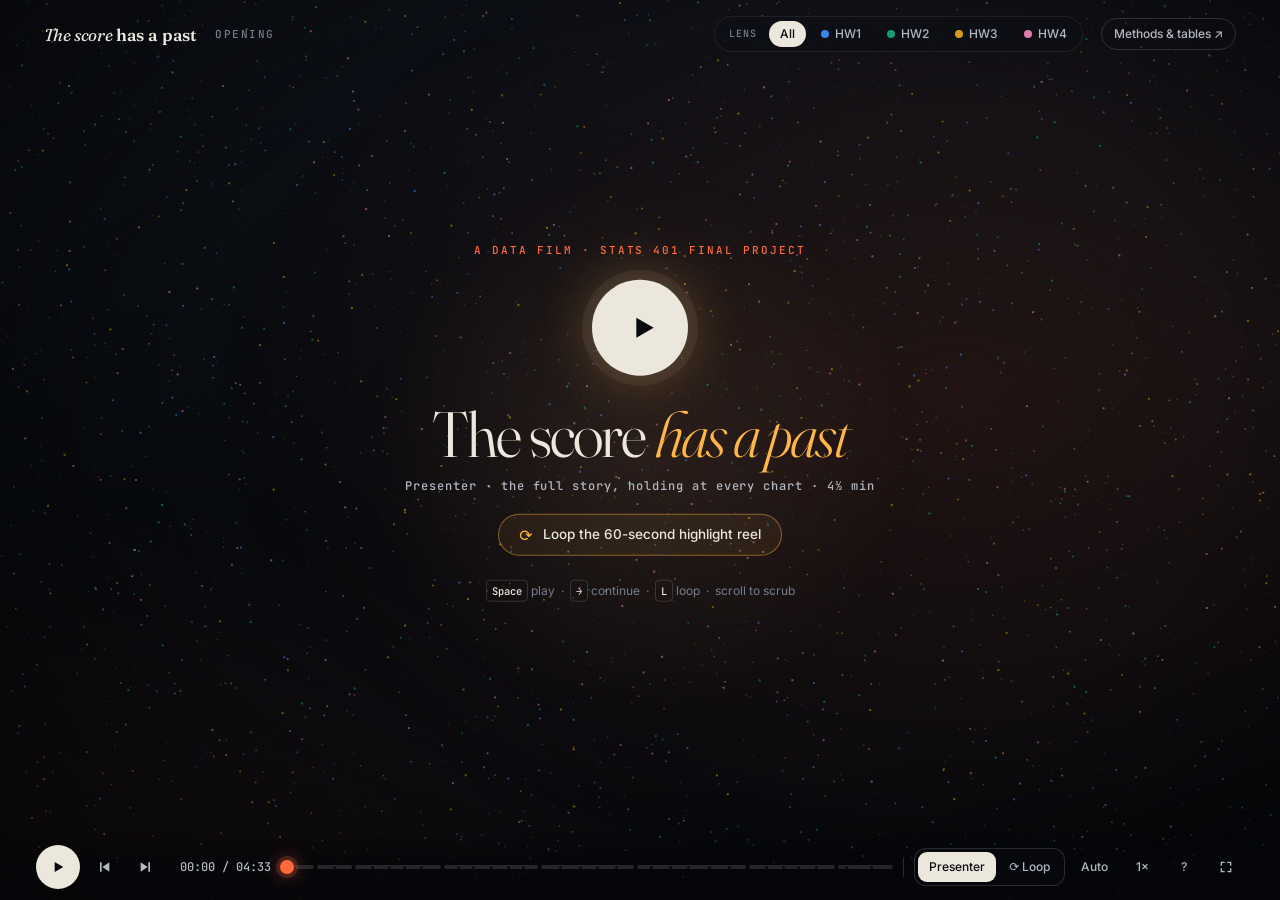
==== commit 6e235ebd: "Cut the Loop reel to "The Other Side of Paradise" Re-times the Loop highlight reel to Glass Animals'" ====
--- a/index.html
+++ b/index.html
@@ -9,7 +9,7 @@
 <link rel="preconnect" href="https://fonts.googleapis.com">
 <link rel="preconnect" href="https://fonts.gstatic.com" crossorigin>
 <link rel="stylesheet" href="https://fonts.googleapis.com/css2?family=Fraunces:ital,opsz,wght@0,9..144,300..700;1,9..144,300..600&family=Inter:wght@400;500;600&family=JetBrains+Mono:wght@400;500&display=swap">
-<link rel="stylesheet" href="assets/app/app.css?v=20260930o">
+<link rel="stylesheet" href="assets/app/app.css?v=20261001a">
 </head>
 <body>
 <a class="skip" href="analysis.html">Skip the film: read the analysis, tables and methods</a>
@@ -58,7 +58,7 @@
     <button class="big-play" type="button" aria-label="Play the film"><svg viewBox="0 0 24 24"><path d="M7 4.5v15l13-7.5z"/></svg></button>
     <p class="poster-t">The score <em>has a past</em></p>
     <p class="poster-m">Presenter · the full story, holding at every chart · 4½ min</p>
-    <button class="pm-loop" type="button"><span>⟳</span> Loop the 64-second highlight reel</button>
+    <button class="pm-loop" type="button"><span>⟳</span> Loop the 60-second highlight reel</button>
     <p class="poster-h"><kbd>Space</kbd> play &nbsp;·&nbsp; <kbd>→</kbd> continue &nbsp;·&nbsp; <kbd>L</kbd> loop &nbsp;·&nbsp; scroll to scrub</p>
   </div>
 
@@ -88,9 +88,10 @@
   <div class="music-card" hidden>
     <h3>Soundtrack <span>for the Loop reel</span></h3>
     <label class="mc-file"><input type="file" accept="audio/*"><span class="mc-name">Choose a track…</span></label>
-    <div class="mc-row"><span class="mc-k">Tempo</span><input class="mc-bpm" type="number" min="50" max="220" step="0.1" value="120" aria-label="Tempo in beats per minute"><span class="mc-u">BPM</span><button type="button" class="mc-tap">Tap</button></div>
-    <div class="mc-row"><span class="mc-k">First beat</span><input class="mc-off" type="range" min="0" max="4" step="0.01" value="0" aria-label="Time of the first downbeat in the track"><output class="mc-offv">0.00 s</output></div>
-    <p class="mc-note">Tap along with the beat to set the tempo, then slide <b>First beat</b> until the cuts land on the downbeat. The file plays only on this computer; nothing is uploaded or saved.</p>
+    <div class="mc-row"><span class="mc-k">Tempo</span><input class="mc-bpm" type="number" min="50" max="220" step="0.1" value="128" aria-label="Tempo in beats per minute"><span class="mc-u">BPM</span><button type="button" class="mc-tap">Tap</button></div>
+    <div class="mc-row"><span class="mc-k">Start at</span><input class="mc-off" type="number" min="0" max="900" step="0.01" value="0" aria-label="Track time (seconds) where the reel's first bar begins"><span class="mc-u">s</span><button type="button" class="mc-nudge" data-d="-0.05">−</button><button type="button" class="mc-nudge" data-d="0.05">+</button></div>
+    <p class="mc-sync"></p>
+    <p class="mc-note">The reel is cut to Glass Animals, “The Other Side of Paradise” (128 BPM): load your copy and it locks to bars 104–135 automatically. For another track, tap along to set the tempo and nudge <b>Start at</b> onto a downbeat. The file plays only on this computer; nothing is uploaded or saved.</p>
     <button type="button" class="mc-clear">Remove track</button>
   </div>
 
@@ -107,7 +108,7 @@
     <span class="t-sep" aria-hidden="true"></span>
     <div class="t-modes" role="group" aria-label="Playback mode">
       <button type="button" data-mode="presenter" title="Presenter: the full story, holding at every chart (P)"><span class="lbl-long">Presenter</span><span class="lbl-short">Talk</span></button>
-      <button type="button" data-mode="loop" title="Loop: a 64-second highlight reel that repeats (L)">⟳ Loop</button>
+      <button type="button" data-mode="loop" title="Loop: a 60-second highlight reel that repeats (L)">⟳ Loop</button>
     </div>
     <button class="t-auto" type="button" aria-pressed="false" title="Auto: play straight through without holding (A)">Auto</button>
     <button class="t-music" type="button" aria-pressed="false" title="Soundtrack: sync the loop to your own music">♪</button>
@@ -120,19 +121,19 @@
 
 <noscript><p style="position:fixed;inset:auto 0 0 0;padding:20px;background:#ece7dd;color:#07090d">This data film needs JavaScript. All figures, tables and methods are available on the <a href="analysis.html">analysis page</a>.</p></noscript>
 
-<script src="assets/vendor/d3.v7.min.js?v=20260930o"></script>
-<script src="assets/app/data.js?v=20260930o"></script>
-<script src="assets/app/core.js?v=20260930o"></script>
-<script src="assets/app/particles.js?v=20260930o"></script>
-<script src="assets/app/scenes/open.js?v=20260930o"></script>
-<script src="assets/app/scenes/stacks.js?v=20260930o"></script>
-<script src="assets/app/scenes/clock.js?v=20260930o"></script>
-<script src="assets/app/scenes/problems.js?v=20260930o"></script>
-<script src="assets/app/scenes/attempts.js?v=20260930o"></script>
-<script src="assets/app/scenes/retries.js?v=20260930o"></script>
-<script src="assets/app/scenes/exam.js?v=20260930o"></script>
-<script src="assets/app/scenes/finale.js?v=20260930o"></script>
-<script src="assets/app/reel.js?v=20260930o"></script>
-<script src="assets/app/player.js?v=20260930o"></script>
+<script src="assets/vendor/d3.v7.min.js?v=20261001a"></script>
+<script src="assets/app/data.js?v=20261001a"></script>
+<script src="assets/app/core.js?v=20261001a"></script>
+<script src="assets/app/particles.js?v=20261001a"></script>
+<script src="assets/app/scenes/open.js?v=20261001a"></script>
+<script src="assets/app/scenes/stacks.js?v=20261001a"></script>
+<script src="assets/app/scenes/clock.js?v=20261001a"></script>
+<script src="assets/app/scenes/problems.js?v=20261001a"></script>
+<script src="assets/app/scenes/attempts.js?v=20261001a"></script>
+<script src="assets/app/scenes/retries.js?v=20261001a"></script>
+<script src="assets/app/scenes/exam.js?v=20261001a"></script>
+<script src="assets/app/scenes/finale.js?v=20261001a"></script>
+<script src="assets/app/reel.js?v=20261001a"></script>
+<script src="assets/app/player.js?v=20261001a"></script>
 </body>
 </html>
--- a/assets/app/app.css
+++ b/assets/app/app.css
@@ -183,8 +183,11 @@
 .mc-tap, .mc-clear { padding: 7px 12px; border-radius: 8px; border: 1px solid var(--hair-2); color: var(--ink); font: 500 12px/1 var(--sans); }
 .mc-tap:hover, .mc-clear:hover { background: rgba(255, 255, 255, .07); }
 .mc-tap:active { background: var(--ember); color: var(--bg); }
-.mc-off { flex: 1; accent-color: var(--ember); }
-.mc-offv { width: 54px; text-align: right; font: 500 11px/1 var(--mono); color: var(--ink); }
+.mc-off { width: 92px; padding: 7px 9px; border-radius: 8px; border: 1px solid var(--hair-2); background: rgba(255, 255, 255, .04); color: var(--ink); font: 500 13px/1 var(--mono); }
+.mc-nudge { width: 28px; height: 28px; border-radius: 8px; border: 1px solid var(--hair-2); color: var(--ink); }
+.mc-nudge:hover { background: rgba(255, 255, 255, .07); }
+.mc-sync { margin: 0; font: 500 11.5px/1.5 var(--sans); color: var(--ember); }
+.mc-sync:empty { display: none; }
 .mc-note { margin: 0; font-size: 11.5px; color: var(--muted); }
 .mc-clear { justify-self: start; color: var(--ink-2); }
 
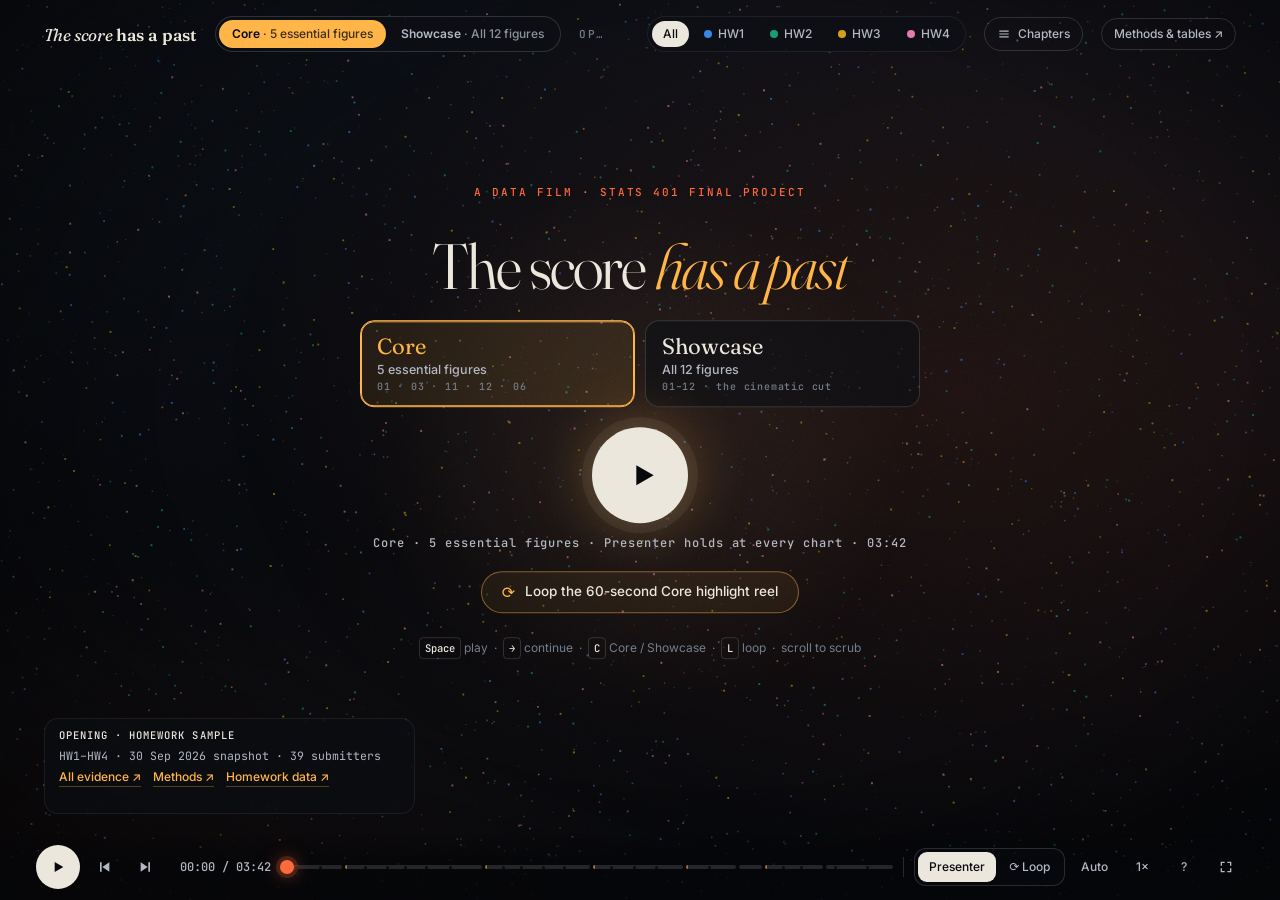
==== commit 000a79c1: "Add Core and Showcase content routes to the data film The film now separates what it presents from h" ====
--- a/index.html
+++ b/index.html
@@ -4,18 +4,56 @@
 <meta charset="utf-8">
 <meta name="viewport" content="width=device-width,initial-scale=1,viewport-fit=cover">
 <title>The Score Has a Past · CS201 data film</title>
-<meta name="description" content="A playable data film about 2,807 CS201 homework submissions: when students worked, which problems resisted, which retries paid off, and how submission habits relate to the midterm.">
+<meta name="description" content="A playable data film about 2,807 CS201 homework submissions through HW4. Core presents five essential figures; Showcase presents all twelve, with every figure linked to its evidence, methods and downloads.">
 <link rel="icon" href="assets/favicon.svg" type="image/svg+xml">
 <link rel="preconnect" href="https://fonts.googleapis.com">
 <link rel="preconnect" href="https://fonts.gstatic.com" crossorigin>
 <link rel="stylesheet" href="https://fonts.googleapis.com/css2?family=Fraunces:ital,opsz,wght@0,9..144,300..700;1,9..144,300..600&family=Inter:wght@400;500;600&family=JetBrains+Mono:wght@400;500&display=swap">
-<link rel="stylesheet" href="assets/app/app.css?v=20261001a">
+<link rel="stylesheet" href="assets/app/app.css?v=20261004b">
 </head>
 <body>
 <a class="skip" href="analysis.html">Skip the film: read the analysis, tables and methods</a>
 
 <div id="film" class="film" aria-roledescription="data film">
   <div class="backdrop" aria-hidden="true"><i class="glow-aurora"></i><i class="glow-cursor"></i></div>
+  <!-- route, chapter and evidence controls first in reading/focus order; z-index keeps them above the stage -->
+  <header class="hud-top">
+    <a class="brand" href="index.html?content=core">The score <b>has a past</b></a>
+    <div class="content-switch" role="group" aria-label="Content: which figures the film presents">
+      <button type="button" data-content="core" aria-pressed="true"><b>Core</b><span class="cs-d"> · 5 essential figures</span></button>
+      <button type="button" data-content="showcase" aria-pressed="false"><b>Showcase</b><span class="cs-d"> · All 12 figures</span></button>
+    </div>
+    <span class="chapter-label"></span>
+    <span class="spacer"></span>
+    <div class="lens" role="group" aria-label="Homework lens: highlight one homework in every chart">
+      <span class="lens-label">Lens</span>
+      <button type="button" data-hw="">All</button>
+      <button type="button" data-hw="HW1" style="--c: var(--hw1)"><i></i><span><span class="hw-pre">HW</span>1</span></button>
+      <button type="button" data-hw="HW2" style="--c: var(--hw2)"><i></i><span><span class="hw-pre">HW</span>2</span></button>
+      <button type="button" data-hw="HW3" style="--c: var(--hw3)"><i></i><span><span class="hw-pre">HW</span>3</span></button>
+      <button type="button" data-hw="HW4" style="--c: var(--hw4)"><i></i><span><span class="hw-pre">HW</span>4</span></button>
+    </div>
+    <button class="chapters-btn" type="button" aria-haspopup="true" aria-expanded="false" aria-controls="chapters-menu"><svg viewBox="0 0 24 24" aria-hidden="true"><path d="M4 6h16v2H4zm0 5h16v2H4zm0 5h16v2H4z"/></svg><span>Chapters</span></button>
+    <a class="hud-link" href="analysis.html">Methods &amp; tables ↗</a>
+  </header>
+
+  <nav id="chapters-menu" class="chapters-menu" aria-label="Chapters in this route" tabindex="-1" hidden>
+    <p class="cm-head"></p>
+    <ol></ol>
+    <p class="cm-foot">Each figure opens paused on its complete reading view.</p>
+  </nav>
+
+  <aside class="dock" aria-label="Evidence for this chapter">
+    <button class="dock-toggle" type="button" aria-expanded="false">Evidence</button>
+    <div class="dock-body">
+      <p class="dock-fig"></p>
+      <p class="dock-cohort"></p>
+      <p class="dock-links"></p>
+    </div>
+  </aside>
+
+  <div class="toast" role="status" aria-live="polite"></div>
+
   <canvas id="particles" aria-hidden="true"></canvas>
   <div class="vignette" aria-hidden="true"></div>
   <div id="scenes"></div>
@@ -23,7 +61,7 @@
   <div class="intertitle" aria-hidden="true"><div class="it-line"></div><div class="it-num"></div><div class="it-word"></div></div>
 
   <aside id="caption" class="caption" aria-live="polite">
-    <p class="cap-kicker"></p>
+    <p class="cap-kicker"><span class="sr-only ck-sr"></span><span class="ck-vis" aria-hidden="true"></span></p>
     <h2 class="cap-title"></h2>
     <p class="cap-body"></p>
     <p class="cap-credit" hidden></p>
@@ -38,31 +76,19 @@
   <div class="osd" aria-hidden="true"></div>
   <div class="seek-osd" aria-hidden="true"></div>
 
-  <header class="hud-top">
-    <a class="brand" href="#open">The score <b>has a past</b></a>
-    <span class="chapter-label"></span>
-    <span class="spacer"></span>
-    <div class="lens" role="group" aria-label="Homework lens: highlight one homework in every chart">
-      <span class="lens-label">Lens</span>
-      <button type="button" data-hw="">All</button>
-      <button type="button" data-hw="HW1" style="--c: var(--hw1)"><i></i><span><span class="hw-pre">HW</span>1</span></button>
-      <button type="button" data-hw="HW2" style="--c: var(--hw2)"><i></i><span><span class="hw-pre">HW</span>2</span></button>
-      <button type="button" data-hw="HW3" style="--c: var(--hw3)"><i></i><span><span class="hw-pre">HW</span>3</span></button>
-      <button type="button" data-hw="HW4" style="--c: var(--hw4)"><i></i><span><span class="hw-pre">HW</span>4</span></button>
-    </div>
-    <a class="hud-link" href="analysis.html">Methods &amp; tables ↗</a>
-  </header>
 
   <div class="poster" hidden>
     <p class="poster-k">A data film · STATS 401 final project</p>
+    <p class="poster-t">The score <em>has a past</em></p>
+    <div class="poster-routes" role="group" aria-label="Choose what the film presents">
+      <button type="button" data-content="core" aria-pressed="true"><b>Core</b><span>5 essential figures</span><small>01 · 03 · 11 · 12 · 06</small></button>
+      <button type="button" data-content="showcase" aria-pressed="false"><b>Showcase</b><span>All 12 figures</span><small>01–12 · the cinematic cut</small></button>
+    </div>
     <button class="big-play" type="button" aria-label="Play the film"><svg viewBox="0 0 24 24"><path d="M7 4.5v15l13-7.5z"/></svg></button>
-    <p class="poster-t">The score <em>has a past</em></p>
-    <p class="poster-m">Presenter · the full story, holding at every chart · 4½ min</p>
-    <button class="pm-loop" type="button"><span>⟳</span> Loop the 60-second highlight reel</button>
-    <p class="poster-h"><kbd>Space</kbd> play &nbsp;·&nbsp; <kbd>→</kbd> continue &nbsp;·&nbsp; <kbd>L</kbd> loop &nbsp;·&nbsp; scroll to scrub</p>
+    <p class="poster-m"></p>
+    <button class="pm-loop" type="button"><span>⟳</span> <i class="pm-loop-l">Loop the 60-second highlight reel</i></button>
+    <p class="poster-h"><kbd>Space</kbd> play &nbsp;·&nbsp; <kbd>→</kbd> continue &nbsp;·&nbsp; <kbd>C</kbd> Core / Showcase &nbsp;·&nbsp; <kbd>L</kbd> loop &nbsp;·&nbsp; scroll to scrub</p>
   </div>
-
-  <button class="continue-chip" type="button" hidden>Continue <kbd>→</kbd></button>
 
   <div class="pause-card collapsed" role="status">
     <h3><span>❚❚ Paused · explore</span><button type="button" aria-expanded="false">How to read ▴</button></h3>
@@ -74,12 +100,13 @@
     <kbd>Space</kbd><span>Play / pause</span>
     <kbd>→ ⇟ ⏎</kbd><span>Continue (a presentation clicker works too)</span>
     <kbd>← ⇞</kbd><span>Back one beat (Loop: one shot)</span>
+    <kbd>C</kbd><span>Switch content: Core · Showcase (pauses)</span>
     <kbd>P · L</kbd><span>Presenter mode · Loop mode</span>
     <kbd>A</kbd><span>Auto: play straight through, no holds</span>
     <kbd>⇧ ← →</kbd><span>Seek 5 seconds</span>
-    <kbd>[ ]</kbd><span>Previous / next scene</span>
+    <kbd>[ ]</kbd><span>Previous / next chapter</span>
     <kbd>, .</kbd><span>Step one frame</span>
-    <kbd>1–8</kbd><span>Jump to scene</span>
+    <kbd class="keys-route-k">1–5</kbd><span class="keys-route">Jump to a figure’s reading view</span>
     <kbd>H</kbd><span>Hide interface</span>
     <kbd>F</kbd><span>Fullscreen</span>
     <kbd>Scroll</kbd><span>Scrub the timeline</span>
@@ -99,6 +126,7 @@
     <button class="t-play" type="button" aria-label="Play"></button>
     <button class="t-prev" type="button" aria-label="Previous beat"><svg viewBox="0 0 24 24"><path d="M6 5h2.5v14H6zM20 5v14L9.5 12z"/></svg></button>
     <button class="t-next" type="button" aria-label="Next beat"><svg viewBox="0 0 24 24"><path d="M15.5 5H18v14h-2.5zM4 5l10.5 7L4 19z"/></svg></button>
+    <button class="continue-chip" type="button" hidden>Continue <kbd>→</kbd></button>
     <span class="t-time">00:00 / 00:00</span>
     <div class="t-track" role="slider" tabindex="0" aria-label="Film position in seconds">
       <div class="t-segs"></div>
@@ -119,21 +147,26 @@
 </div>
 <div id="tooltip" role="tooltip" hidden></div>
 
-<noscript><p style="position:fixed;inset:auto 0 0 0;padding:20px;background:#ece7dd;color:#07090d">This data film needs JavaScript. All figures, tables and methods are available on the <a href="analysis.html">analysis page</a>.</p></noscript>
+<noscript><div class="noscript">
+  <p>This data film needs JavaScript. All twelve figures, accessible tables, downloads and methods are on the <a href="analysis.html">analysis page</a>.</p>
+  <p>Core figures: <a href="analysis.html#timing">01 Timing</a> · <a href="analysis.html#scores">03 Problem gaps</a> · <a href="analysis.html#retry-productivity">11 New-best retries</a> · <a href="analysis.html#deadline-progress">12 Window phases</a> · <a href="analysis.html#midterm-associations">06 Exam associations</a></p>
+</div></noscript>
 
 <script src="assets/vendor/d3.v7.min.js?v=20261001a"></script>
-<script src="assets/app/data.js?v=20261001a"></script>
-<script src="assets/app/core.js?v=20261001a"></script>
-<script src="assets/app/particles.js?v=20261001a"></script>
-<script src="assets/app/scenes/open.js?v=20261001a"></script>
-<script src="assets/app/scenes/stacks.js?v=20261001a"></script>
-<script src="assets/app/scenes/clock.js?v=20261001a"></script>
-<script src="assets/app/scenes/problems.js?v=20261001a"></script>
-<script src="assets/app/scenes/attempts.js?v=20261001a"></script>
-<script src="assets/app/scenes/retries.js?v=20261001a"></script>
-<script src="assets/app/scenes/exam.js?v=20261001a"></script>
-<script src="assets/app/scenes/finale.js?v=20261001a"></script>
-<script src="assets/app/reel.js?v=20261001a"></script>
-<script src="assets/app/player.js?v=20261001a"></script>
+<script src="assets/app/data.js?v=20261004b"></script>
+<script src="assets/app/figures.js?v=20261004b"></script>
+<script src="assets/app/core.js?v=20261004b"></script>
+<script src="assets/app/routes.js?v=20261004b"></script>
+<script src="assets/app/particles.js?v=20261004b"></script>
+<script src="assets/app/scenes/open.js?v=20261004b"></script>
+<script src="assets/app/scenes/stacks.js?v=20261004b"></script>
+<script src="assets/app/scenes/clock.js?v=20261004b"></script>
+<script src="assets/app/scenes/problems.js?v=20261004b"></script>
+<script src="assets/app/scenes/attempts.js?v=20261004b"></script>
+<script src="assets/app/scenes/retries.js?v=20261004b"></script>
+<script src="assets/app/scenes/exam.js?v=20261004b"></script>
+<script src="assets/app/scenes/finale.js?v=20261004b"></script>
+<script src="assets/app/reel.js?v=20261004b"></script>
+<script src="assets/app/player.js?v=20261004b"></script>
 </body>
 </html>
--- a/assets/app/app.css
+++ b/assets/app/app.css
@@ -27,6 +27,8 @@
 }
 
 * { box-sizing: border-box; }
+[hidden] { display: none !important; }
+.sr-only { position: absolute !important; width: 1px; height: 1px; margin: -1px; padding: 0; overflow: hidden; clip: rect(0 0 0 0); white-space: nowrap; border: 0; }
 html, body { margin: 0; height: 100%; background: var(--bg); color: var(--ink); overflow: hidden; }
 body { font: 400 15px/1.5 var(--sans); -webkit-font-smoothing: antialiased; text-rendering: optimizeLegibility; }
 button { font: inherit; color: inherit; background: none; border: 0; padding: 0; cursor: pointer; }
@@ -158,12 +160,13 @@
 .t-segs.reel .t-seg.cur > b { background: var(--ember); }
 
 /* presenter: the film holds on each finished chart until the speaker continues */
-.continue-chip { position: absolute; z-index: 22; left: var(--pad); bottom: 132px; display: inline-flex; align-items: center; gap: 10px; padding: 11px 16px 11px 18px; border-radius: 999px;
-  background: var(--ink); color: var(--bg); font: 600 13px/1 var(--sans); box-shadow: 0 0 0 6px rgba(236, 231, 221, .08), 0 10px 40px rgba(255, 181, 71, .25); animation: chip 2.4s ease-in-out infinite; }
-.continue-chip kbd { font: 500 11px/1 var(--mono); padding: 3px 6px; border-radius: 5px; background: rgba(7, 9, 13, .12); color: var(--bg); }
+/* the held frame's Continue lives in the transport, so it never covers a chart's axes */
+.transport .continue-chip { flex: none; height: 34px !important; display: inline-flex; align-items: center; gap: 9px; padding: 0 12px 0 15px !important; border-radius: 999px !important;
+  background: var(--ember) !important; color: var(--bg) !important; font: 600 12.5px/1 var(--sans) !important; box-shadow: 0 0 0 5px rgba(255, 181, 71, .12), 0 6px 26px rgba(255, 181, 71, .3); animation: chip 2.4s ease-in-out infinite; }
+.continue-chip kbd { font: 500 10.5px/1 var(--mono); padding: 3px 5px; border-radius: 5px; background: rgba(7, 9, 13, .14); color: var(--bg); }
 .continue-chip[hidden] { display: none; }
 .continue-chip:hover { transform: scale(1.04); }
-@keyframes chip { 0%, 100% { box-shadow: 0 0 0 6px rgba(236, 231, 221, .08), 0 10px 40px rgba(255, 181, 71, .2); } 50% { box-shadow: 0 0 0 12px rgba(236, 231, 221, .03), 0 10px 50px rgba(255, 181, 71, .42); } }
+@keyframes chip { 0%, 100% { box-shadow: 0 0 0 5px rgba(255, 181, 71, .12), 0 6px 26px rgba(255, 181, 71, .2); } 50% { box-shadow: 0 0 0 9px rgba(255, 181, 71, .05), 0 6px 34px rgba(255, 181, 71, .42); } }
 body.idle .continue-chip { opacity: 1; }
 
 /* soundtrack panel */
@@ -199,7 +202,7 @@
 body.idle, body.idle * { cursor: none !important; }
 
 /* ── Paused card ───────────────────────────────────────────────────── */
-.pause-card { position: absolute; z-index: 19; left: var(--pad); bottom: 82px; width: min(var(--cap-w, 340px), calc(100vw - 2 * var(--pad))); padding: 14px 16px 15px; border-radius: 14px; background: var(--panel); border: 1px solid var(--hair-2); backdrop-filter: blur(16px); -webkit-backdrop-filter: blur(16px);
+.pause-card { position: absolute; z-index: 19; left: var(--pad); bottom: calc(86px + var(--dock-h, 0px) + 8px); width: min(var(--cap-w, 340px), calc(100vw - 2 * var(--pad))); padding: 14px 16px 15px; border-radius: 14px; background: var(--panel); border: 1px solid var(--hair-2); backdrop-filter: blur(16px); -webkit-backdrop-filter: blur(16px);
   transform: translateY(8px); opacity: 0; pointer-events: none; transition: opacity .35s, transform .35s var(--ease); }
 .pause-card.show { opacity: 1; transform: none; pointer-events: auto; }
 .pause-card h3 { margin: 0 0 8px; font: 500 10.5px/1 var(--mono); letter-spacing: .12em; text-transform: uppercase; color: var(--ember); display: flex; justify-content: space-between; align-items: center; gap: 12px; }
@@ -287,10 +290,14 @@
 
 /* ── Narrow / portrait ─────────────────────────────────────────────── */
 @media (max-width: 820px), (max-aspect-ratio: 1/1) {
-  .lens-label, .chapter-label, .hud-link { display: none; }
+  .lens-label, .chapter-label, .hud-link, .cs-d, .chapters-btn span { display: none; }
   .brand { font-size: 15px; }
-  .hud-top { padding-top: 12px; gap: 10px; }
-  .lens { gap: 2px; padding: 3px; }
+  .hud-top { padding-top: 12px; gap: 8px; }
+  .lens { position: absolute; right: 14px; top: 54px; gap: 2px; padding: 3px; }
+  .content-switch { margin-left: auto; order: 3; }
+  .content-switch button { padding: 7px 10px; }
+  .chapters-btn { order: 2; padding: 7px 9px; }
+  .hud-top .spacer { display: none; }
   .lens button { padding: 6px 7px; font-size: 11px; gap: 4px; }
   .lens .hw-pre { display: none; }
   .ctrls { flex-wrap: nowrap; overflow-x: auto; scrollbar-width: none; gap: 8px; }
@@ -303,7 +310,8 @@
   .lbl-long { display: none; }
   .lbl-short { display: inline; }
   .caption[data-mode='reel'] .cap-title { font-size: clamp(28px, 8.4vw, 40px); }
-  .continue-chip { left: auto; right: 18px; bottom: 80px; padding: 9px 12px 9px 14px; font-size: 12px; }
+  .transport .continue-chip { padding: 0 10px 0 12px !important; font-size: 11.5px !important; }
+  .transport .continue-chip kbd { display: none; }
   .cap-title { font-size: clamp(24px, 6.4vw, 36px); margin-top: 10px !important; }
   .cap-body { font-size: 13.5px; margin-top: 10px !important; }
   .caption[data-mode='hero'] .cap-title { font-size: clamp(42px, 12vw, 72px); }
@@ -312,3 +320,119 @@
 @media (prefers-reduced-motion: reduce) {
   .grain { animation: none; }
 }
+
+/* ── Content routes: Core / Showcase ─────────────────────────────────── */
+.content-switch { display: inline-flex; padding: 3px; gap: 2px; border-radius: 999px; background: var(--panel); border: 1px solid var(--hair-2); backdrop-filter: blur(12px); -webkit-backdrop-filter: blur(12px); flex: none; }
+.content-switch button { font: 500 12px/1 var(--sans); padding: 8px 13px; border-radius: 999px; color: var(--ink-2); white-space: nowrap; transition: background .25s, color .25s; }
+.content-switch button b { font-weight: 600; color: inherit; }
+.content-switch button:hover { color: var(--ink); background: rgba(255, 255, 255, .06); }
+.content-switch button[aria-pressed='true'] { background: var(--ember); color: var(--bg); }
+.content-switch .cs-d { opacity: .78; }
+.chapters-btn { display: inline-flex; align-items: center; gap: 7px; font: 500 12px/1 var(--sans); color: var(--ink-2); padding: 9px 12px; border-radius: 999px; border: 1px solid var(--hair-2); white-space: nowrap; }
+.chapters-btn svg { width: 14px; height: 14px; fill: currentColor; }
+.chapters-btn:hover, .chapters-btn[aria-expanded='true'] { color: var(--ink); border-color: var(--ink-2); }
+.chapters-menu { position: absolute; z-index: 32; top: 64px; right: var(--pad); width: 330px; max-height: calc(100vh - 170px); overflow: auto; padding: 14px 10px 12px; border-radius: 16px;
+  background: rgba(12, 14, 19, .96); border: 1px solid var(--hair-2); box-shadow: 0 24px 60px rgba(0, 0, 0, .5); }
+.chapters-menu p { margin: 0 8px; }
+.cm-head { font: 500 10.5px/1 var(--mono); letter-spacing: .14em; text-transform: uppercase; color: var(--ember); margin-bottom: 10px !important; }
+.cm-foot { margin-top: 10px !important; font: 400 11px/1.4 var(--sans); color: var(--muted); }
+.chapters-menu ol { list-style: none; margin: 0; padding: 0; display: grid; gap: 2px; }
+.chapters-menu a { display: grid; grid-template-columns: 30px 1fr auto; align-items: baseline; gap: 8px; padding: 9px 8px; border-radius: 9px; text-decoration: none; color: var(--ink-2); font: 400 13px/1.25 var(--sans); }
+.chapters-menu a b { font: 500 12px/1 var(--mono); color: var(--muted); }
+.chapters-menu a small { font: 500 9.5px/1 var(--mono); letter-spacing: .08em; text-transform: uppercase; color: var(--muted); }
+.chapters-menu a:hover, .chapters-menu a:focus-visible { background: rgba(255, 255, 255, .06); color: var(--ink); }
+.chapters-menu a[aria-current='true'] { background: rgba(255, 181, 71, .12); color: var(--ink); }
+.chapters-menu a[aria-current='true'] b { color: var(--ember); }
+
+/* evidence dock: the chapter's figure, sample, and direct links to its evidence */
+.dock { position: absolute; z-index: 18; left: var(--pad); bottom: 86px; width: var(--cap-w, 340px); height: var(--dock-h, 96px); padding: 10px 14px; border-radius: 14px;
+  background: rgba(12, 15, 21, .55); border: 1px solid var(--hair); backdrop-filter: blur(10px); -webkit-backdrop-filter: blur(10px); transition: opacity .5s; overflow: hidden; }
+.dock-toggle { display: none; align-items: center; gap: 6px; padding: 8px 12px; border-radius: 999px; background: var(--panel); border: 1px solid var(--hair-2); font: 500 11.5px/1 var(--sans); color: var(--ink-2); white-space: nowrap; overflow: hidden; text-overflow: ellipsis; max-width: 100%; }
+.dock-toggle b { color: var(--ember); font-weight: 600; }
+.dock-body { display: grid; gap: 5px; }
+.dock-body p { margin: 0; }
+.dock-fig { font: 500 10.5px/1.3 var(--mono); letter-spacing: .1em; text-transform: uppercase; color: var(--ink); white-space: nowrap; overflow: hidden; text-overflow: ellipsis; }
+.dock-cohort { font: 400 11.5px/1.35 var(--mono); color: var(--ink-2); }
+.dock-links { display: flex; flex-wrap: wrap; gap: 4px 12px; font: 500 12px/1.5 var(--sans); }
+.dock-links a { color: var(--ember); text-decoration: none; border-bottom: 1px solid rgba(255, 181, 71, .3); }
+.dock-links a:hover { color: var(--ink); border-color: var(--ink); }
+.dock-links a[download] { font: 500 10.5px/1.6 var(--mono); color: var(--ink-2); border-color: var(--hair-2); }
+@media (min-width: 821px) and (max-height: 679px) { .dock { padding: 8px 12px; } .dock-fig { display: none; } }
+body.idle .dock { opacity: .35; }
+body.hide-ui .dock { opacity: 0; pointer-events: none; }
+
+.toast { position: absolute; z-index: 33; left: 50%; top: 70px; transform: translate(-50%, -8px); max-width: min(560px, calc(100vw - 28px)); padding: 11px 16px; border-radius: 12px;
+  background: rgba(12, 14, 19, .95); border: 1px solid rgba(255, 181, 71, .35); color: var(--ink); font: 500 12.5px/1.45 var(--sans); text-align: center; opacity: 0; pointer-events: none;
+  transition: opacity .3s, transform .3s var(--ease); }
+.toast.show { opacity: 1; transform: translate(-50%, 0); }
+.toast:empty { display: none; }
+
+/* title screen: the content choice comes first; playback mode is secondary */
+.poster-routes { display: grid; grid-template-columns: 1fr 1fr; gap: 10px; width: 100%; margin: 8px 0 6px; }
+.poster-routes button { display: grid; gap: 5px; justify-items: start; text-align: left; padding: 14px 16px; border-radius: 14px; border: 1px solid var(--hair-2); background: rgba(12, 15, 21, .6); color: var(--ink-2); transition: border-color .25s, background .25s; }
+.poster-routes button b { font: 400 22px/1 var(--display); color: var(--ink); }
+.poster-routes button span { font: 500 12.5px/1.2 var(--sans); }
+.poster-routes button small { font: 500 10px/1 var(--mono); letter-spacing: .08em; color: var(--muted); }
+.poster-routes button:hover { border-color: var(--ink-2); }
+.poster-routes button[aria-pressed='true'] { border-color: var(--ember); background: rgba(255, 181, 71, .1); box-shadow: 0 0 0 1px var(--ember) inset; }
+.poster-routes button[aria-pressed='true'] b { color: var(--ember); }
+.pm-loop i { font-style: normal; }
+
+/* conclusion cards */
+.takes { position: absolute; display: grid; gap: 12px; overflow: hidden; }
+.take { text-align: left; padding: 16px 18px; border-radius: 16px; border: 1px solid rgba(236, 231, 221, .14); background: rgba(12, 15, 21, .74); backdrop-filter: blur(14px); -webkit-backdrop-filter: blur(14px); }
+.take-k { font: 500 10.5px/1 var(--mono); letter-spacing: .14em; text-transform: uppercase; color: var(--signal); }
+.take-h { font: 380 clamp(20px, 1.8vw, 27px)/1.1 var(--display); margin: 9px 0 7px; color: var(--ink); }
+.take-b { font: 400 13.5px/1.5 var(--sans); color: var(--ink-2); }
+.take-figs { display: flex; gap: 6px; margin-top: 10px; flex-wrap: wrap; }
+.take-figs button { font: 500 11px/1 var(--mono); padding: 6px 9px; border-radius: 999px; border: 1px solid var(--hair-2); color: var(--ink-2); }
+.take-figs button:hover { color: var(--bg); background: var(--ember); border-color: var(--ember); }
+.end-links { position: absolute; display: flex; gap: 10px; flex-wrap: wrap; }
+.end-btn { font: 500 13px/1 var(--sans); padding: 13px 18px; border-radius: 999px; text-decoration: none; border: 1px solid rgba(236, 231, 221, .25); background: rgba(12, 15, 21, .7); color: var(--ink); white-space: nowrap; }
+.end-btn.primary { background: var(--ink); color: var(--bg); }
+.end-btn:hover { border-color: var(--ink); }
+
+.t-seg.fig::after { content: ''; position: absolute; left: 0; top: -1px; bottom: -1px; width: 2px; background: rgba(255, 181, 71, .55); }
+.noscript { position: fixed; inset: auto 0 0 0; padding: 20px; background: #ece7dd; color: #07090d; font: 400 15px/1.5 var(--sans); }
+.noscript a { color: #07090d; }
+
+/* desktop windows that are short: keep captions inside their column */
+@media (min-width: 821px) and (max-height: 760px) {
+  .cap-title { font-size: clamp(26px, 2.5vw, 40px); }
+  .cap-body { font-size: 13.5px; line-height: 1.5; margin-top: 12px !important; }
+  .caption[data-mode='hero'] .cap-title { font-size: clamp(40px, 5.4vw, 84px); }
+  .cap-credit { margin-top: 14px !important; }
+}
+@media (max-width: 1500px) and (min-width: 821px) { .lens-label { display: none; } }
+@media (max-width: 1180px) and (min-width: 821px) {
+  .cs-d { display: none; }
+  .chapter-label { max-width: 18vw; }
+}
+@media (max-width: 1000px) and (min-width: 821px) { .chapter-label, .hud-link { display: none; } }
+
+/* reduced motion: still frames, no grain, flashes or slams */
+body.reduced .grain, body.reduced .continue-chip, body.reduced .big-play, body.reduced .poster { animation: none; }
+body.reduced .intertitle, body.reduced .flash, body.reduced .lb { display: none; }
+body.reduced .osd.pop { animation-duration: .01s; }
+
+/* narrow / portrait overrides for the route UI (after its base rules) */
+@media (max-width: 820px), (max-aspect-ratio: 1/1) {
+  .dock { left: 14px; right: auto; top: 54px; bottom: auto; width: auto; height: auto; overflow: visible; max-width: calc(100vw - 210px); padding: 0; background: none; border: 0; backdrop-filter: none; -webkit-backdrop-filter: none; }
+  .dock-toggle { display: inline-flex; }
+  .dock-body { display: none; }
+  .dock.open { max-width: calc(100vw - 28px); z-index: 31; }
+  .dock.open .dock-body { display: grid; position: absolute; top: 40px; left: 0; width: min(340px, calc(100vw - 28px)); padding: 12px 14px; border-radius: 14px; background: rgba(12, 14, 19, .96); border: 1px solid var(--hair-2); }
+  .chapters-menu { top: 52px; right: 14px; left: 14px; width: auto; max-height: calc(100vh - 150px); }
+  .toast { top: 96px; }
+  .poster-routes { grid-template-columns: 1fr 1fr; }
+  .poster-routes button { padding: 12px 10px; }
+  .poster-routes small { display: none; }
+  .takes { gap: 8px !important; }
+  .take { padding: 12px 14px !important; }
+  .take-b { font-size: 12.5px !important; }
+  .end-links { gap: 6px !important; }
+  .end-btn { padding: 9px 12px !important; font-size: 12px !important; }
+  .content-switch button { padding: 7px 11px; }
+  /* the held frame's Continue replaces the next-beat button, leaving the scrubber room */
+  body.held .t-next { display: none !important; }
+}
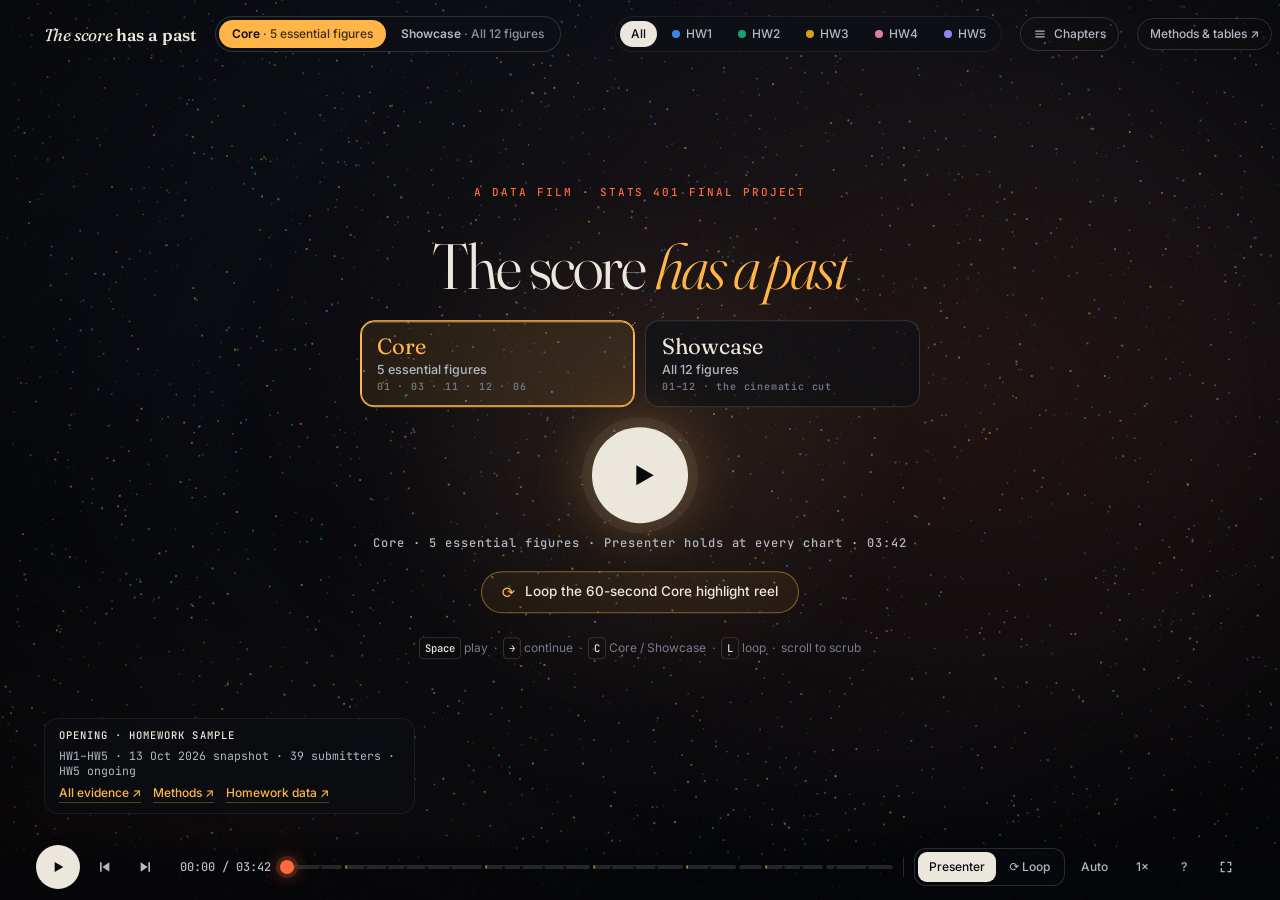
==== commit 6f390dac: "Refresh the homework evidence to the 13 October snapshot with HW5 Apply the 13 October 2026 Beijing " ====
--- a/index.html
+++ b/index.html
@@ -4,12 +4,12 @@
 <meta charset="utf-8">
 <meta name="viewport" content="width=device-width,initial-scale=1,viewport-fit=cover">
 <title>The Score Has a Past · CS201 data film</title>
-<meta name="description" content="A playable data film about 2,807 CS201 homework submissions through HW4. Core presents five essential figures; Showcase presents all twelve, with every figure linked to its evidence, methods and downloads.">
+<meta name="description" content="A playable data film about 3,359 CS201 homework submissions through the 13 October 2026 snapshot, including ongoing HW5 and the revised HW4 deadline. Core presents five essential figures; Showcase presents all twelve, with every figure linked to its evidence, methods and downloads.">
 <link rel="icon" href="assets/favicon.svg" type="image/svg+xml">
 <link rel="preconnect" href="https://fonts.googleapis.com">
 <link rel="preconnect" href="https://fonts.gstatic.com" crossorigin>
 <link rel="stylesheet" href="https://fonts.googleapis.com/css2?family=Fraunces:ital,opsz,wght@0,9..144,300..700;1,9..144,300..600&family=Inter:wght@400;500;600&family=JetBrains+Mono:wght@400;500&display=swap">
-<link rel="stylesheet" href="assets/app/app.css?v=20261004b">
+<link rel="stylesheet" href="assets/app/app.css?v=20261013b">
 </head>
 <body>
 <a class="skip" href="analysis.html">Skip the film: read the analysis, tables and methods</a>
@@ -32,6 +32,7 @@
       <button type="button" data-hw="HW2" style="--c: var(--hw2)"><i></i><span><span class="hw-pre">HW</span>2</span></button>
       <button type="button" data-hw="HW3" style="--c: var(--hw3)"><i></i><span><span class="hw-pre">HW</span>3</span></button>
       <button type="button" data-hw="HW4" style="--c: var(--hw4)"><i></i><span><span class="hw-pre">HW</span>4</span></button>
+      <button type="button" data-hw="HW5" style="--c: var(--hw5)" title="HW5: ongoing at the snapshot"><i></i><span><span class="hw-pre">HW</span>5</span></button>
     </div>
     <button class="chapters-btn" type="button" aria-haspopup="true" aria-expanded="false" aria-controls="chapters-menu"><svg viewBox="0 0 24 24" aria-hidden="true"><path d="M4 6h16v2H4zm0 5h16v2H4zm0 5h16v2H4z"/></svg><span>Chapters</span></button>
     <a class="hud-link" href="analysis.html">Methods &amp; tables ↗</a>
@@ -60,7 +61,7 @@
 
   <div class="intertitle" aria-hidden="true"><div class="it-line"></div><div class="it-num"></div><div class="it-word"></div></div>
 
-  <aside id="caption" class="caption" aria-live="polite">
+  <aside id="caption" class="caption" aria-live="polite" tabindex="0" aria-label="Figure narration: scroll to read the complete text">
     <p class="cap-kicker"><span class="sr-only ck-sr"></span><span class="ck-vis" aria-hidden="true"></span></p>
     <h2 class="cap-title"></h2>
     <p class="cap-body"></p>
@@ -153,20 +154,20 @@
 </div></noscript>
 
 <script src="assets/vendor/d3.v7.min.js?v=20261001a"></script>
-<script src="assets/app/data.js?v=20261004b"></script>
-<script src="assets/app/figures.js?v=20261004b"></script>
-<script src="assets/app/core.js?v=20261004b"></script>
-<script src="assets/app/routes.js?v=20261004b"></script>
-<script src="assets/app/particles.js?v=20261004b"></script>
-<script src="assets/app/scenes/open.js?v=20261004b"></script>
-<script src="assets/app/scenes/stacks.js?v=20261004b"></script>
-<script src="assets/app/scenes/clock.js?v=20261004b"></script>
-<script src="assets/app/scenes/problems.js?v=20261004b"></script>
-<script src="assets/app/scenes/attempts.js?v=20261004b"></script>
-<script src="assets/app/scenes/retries.js?v=20261004b"></script>
-<script src="assets/app/scenes/exam.js?v=20261004b"></script>
-<script src="assets/app/scenes/finale.js?v=20261004b"></script>
-<script src="assets/app/reel.js?v=20261004b"></script>
-<script src="assets/app/player.js?v=20261004b"></script>
+<script src="assets/app/data.js?v=20261013b"></script>
+<script src="assets/app/figures.js?v=20261013b"></script>
+<script src="assets/app/core.js?v=20261013b"></script>
+<script src="assets/app/routes.js?v=20261013b"></script>
+<script src="assets/app/particles.js?v=20261013b"></script>
+<script src="assets/app/scenes/open.js?v=20261013b"></script>
+<script src="assets/app/scenes/stacks.js?v=20261013b"></script>
+<script src="assets/app/scenes/clock.js?v=20261013b"></script>
+<script src="assets/app/scenes/problems.js?v=20261013b"></script>
+<script src="assets/app/scenes/attempts.js?v=20261013b"></script>
+<script src="assets/app/scenes/retries.js?v=20261013b"></script>
+<script src="assets/app/scenes/exam.js?v=20261013b"></script>
+<script src="assets/app/scenes/finale.js?v=20261013b"></script>
+<script src="assets/app/reel.js?v=20261013b"></script>
+<script src="assets/app/player.js?v=20261013b"></script>
 </body>
 </html>
--- a/assets/app/app.css
+++ b/assets/app/app.css
@@ -1,6 +1,6 @@
 /* The score has a past — data film styles.
-   One dark stage; every scene shares these tokens. Homework hues validated for
-   all-pairs CVD separation on --bg (see docs/film.md). */
+   One dark stage; every scene shares these tokens. Homework labels accompany
+   the palette so the fifth homework is distinguishable without colour alone. */
 :root {
   color-scheme: dark;
   --bg: #07090d;
@@ -18,6 +18,7 @@
   --hw2: #199e70;
   --hw3: #d4a017;
   --hw4: #e07bb0;
+  --hw5: #8f87ef;
   --withheld: #5b6273;
   --display: 'Fraunces', 'Iowan Old Style', 'Palatino Linotype', Georgia, serif;
   --sans: 'Inter', system-ui, -apple-system, 'Segoe UI', sans-serif;
@@ -98,7 +99,7 @@
 @media (prefers-reduced-motion: reduce) { .vhs-band, .vhs-rew { animation: none; } }
 
 /* ── Caption (narration) ───────────────────────────────────────────── */
-.caption { position: absolute; z-index: 5; pointer-events: none; }
+.caption { position: absolute; z-index: 5; pointer-events: auto; overflow-y: auto; overflow-x: hidden; overflow-anchor: none; overscroll-behavior: contain; scrollbar-width: thin; scrollbar-color: var(--hair-2) transparent; padding-bottom: 6px; }
 .caption > * { margin: 0; }
 .cap-kicker { font: 500 11px/1 var(--mono); letter-spacing: .16em; text-transform: uppercase; color: var(--signal); display: flex; gap: 10px; align-items: center; min-height: 11px; }
 .cap-kicker::before { content: ''; width: 26px; height: 1px; background: currentColor; transform-origin: left; transform: scaleX(var(--k, 1)); }
@@ -298,7 +299,7 @@
   .content-switch button { padding: 7px 10px; }
   .chapters-btn { order: 2; padding: 7px 9px; }
   .hud-top .spacer { display: none; }
-  .lens button { padding: 6px 7px; font-size: 11px; gap: 4px; }
+  .lens button { padding: 6px; font-size: 11px; gap: 3px; }
   .lens .hw-pre { display: none; }
   .ctrls { flex-wrap: nowrap; overflow-x: auto; scrollbar-width: none; gap: 8px; }
   .ctrls::-webkit-scrollbar { display: none; }
@@ -316,7 +317,15 @@
   .cap-body { font-size: 13.5px; margin-top: 10px !important; }
   .caption[data-mode='hero'] .cap-title { font-size: clamp(42px, 12vw, 72px); }
   .pause-card { display: none; }
-}
+  .seek-osd { display: none; }
+}
+
+/* Long Figure 03 lists remain readable without shrinking their text. */
+.problem-pager { position: absolute; display: flex; align-items: center; justify-content: space-between; gap: 6px; z-index: 7; font: 500 10px/1.2 var(--mono); color: var(--ink-2); }
+.problem-pager button { min-width: 30px; min-height: 28px; padding: 3px 8px; border: 1px solid var(--hair-2); border-radius: 6px; }
+.problem-pager button:disabled { opacity: .3; cursor: default; }
+.problem-pager button:hover:not(:disabled) { color: var(--bg); background: var(--ember); }
+.problem-pager span { text-align: center; }
 @media (prefers-reduced-motion: reduce) {
   .grain { animation: none; }
 }
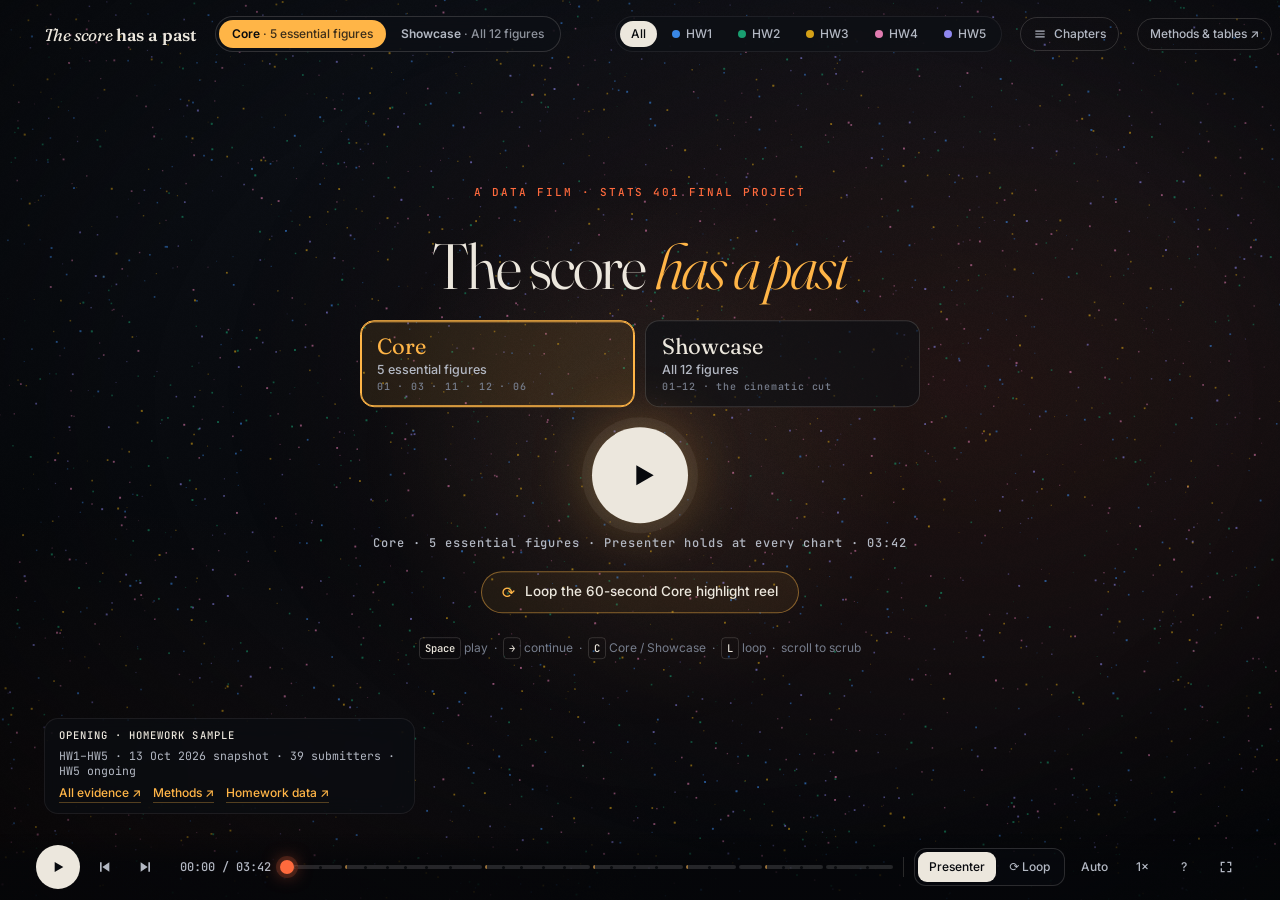
==== commit ba0f57fb: "Add an A0 research poster of the five Core figures poster.html draws the five Core figures (01, 03, " ====
--- a/index.html
+++ b/index.html
@@ -9,7 +9,7 @@
 <link rel="preconnect" href="https://fonts.googleapis.com">
 <link rel="preconnect" href="https://fonts.gstatic.com" crossorigin>
 <link rel="stylesheet" href="https://fonts.googleapis.com/css2?family=Fraunces:ital,opsz,wght@0,9..144,300..700;1,9..144,300..600&family=Inter:wght@400;500;600&family=JetBrains+Mono:wght@400;500&display=swap">
-<link rel="stylesheet" href="assets/app/app.css?v=20261013b">
+<link rel="stylesheet" href="assets/app/app.css?v=20261013c">
 </head>
 <body>
 <a class="skip" href="analysis.html">Skip the film: read the analysis, tables and methods</a>
@@ -154,20 +154,20 @@
 </div></noscript>
 
 <script src="assets/vendor/d3.v7.min.js?v=20261001a"></script>
-<script src="assets/app/data.js?v=20261013b"></script>
-<script src="assets/app/figures.js?v=20261013b"></script>
-<script src="assets/app/core.js?v=20261013b"></script>
-<script src="assets/app/routes.js?v=20261013b"></script>
-<script src="assets/app/particles.js?v=20261013b"></script>
-<script src="assets/app/scenes/open.js?v=20261013b"></script>
-<script src="assets/app/scenes/stacks.js?v=20261013b"></script>
-<script src="assets/app/scenes/clock.js?v=20261013b"></script>
-<script src="assets/app/scenes/problems.js?v=20261013b"></script>
-<script src="assets/app/scenes/attempts.js?v=20261013b"></script>
-<script src="assets/app/scenes/retries.js?v=20261013b"></script>
-<script src="assets/app/scenes/exam.js?v=20261013b"></script>
-<script src="assets/app/scenes/finale.js?v=20261013b"></script>
-<script src="assets/app/reel.js?v=20261013b"></script>
-<script src="assets/app/player.js?v=20261013b"></script>
+<script src="assets/app/data.js?v=20261013c"></script>
+<script src="assets/app/figures.js?v=20261013c"></script>
+<script src="assets/app/core.js?v=20261013c"></script>
+<script src="assets/app/routes.js?v=20261013c"></script>
+<script src="assets/app/particles.js?v=20261013c"></script>
+<script src="assets/app/scenes/open.js?v=20261013c"></script>
+<script src="assets/app/scenes/stacks.js?v=20261013c"></script>
+<script src="assets/app/scenes/clock.js?v=20261013c"></script>
+<script src="assets/app/scenes/problems.js?v=20261013c"></script>
+<script src="assets/app/scenes/attempts.js?v=20261013c"></script>
+<script src="assets/app/scenes/retries.js?v=20261013c"></script>
+<script src="assets/app/scenes/exam.js?v=20261013c"></script>
+<script src="assets/app/scenes/finale.js?v=20261013c"></script>
+<script src="assets/app/reel.js?v=20261013c"></script>
+<script src="assets/app/player.js?v=20261013c"></script>
 </body>
 </html>
